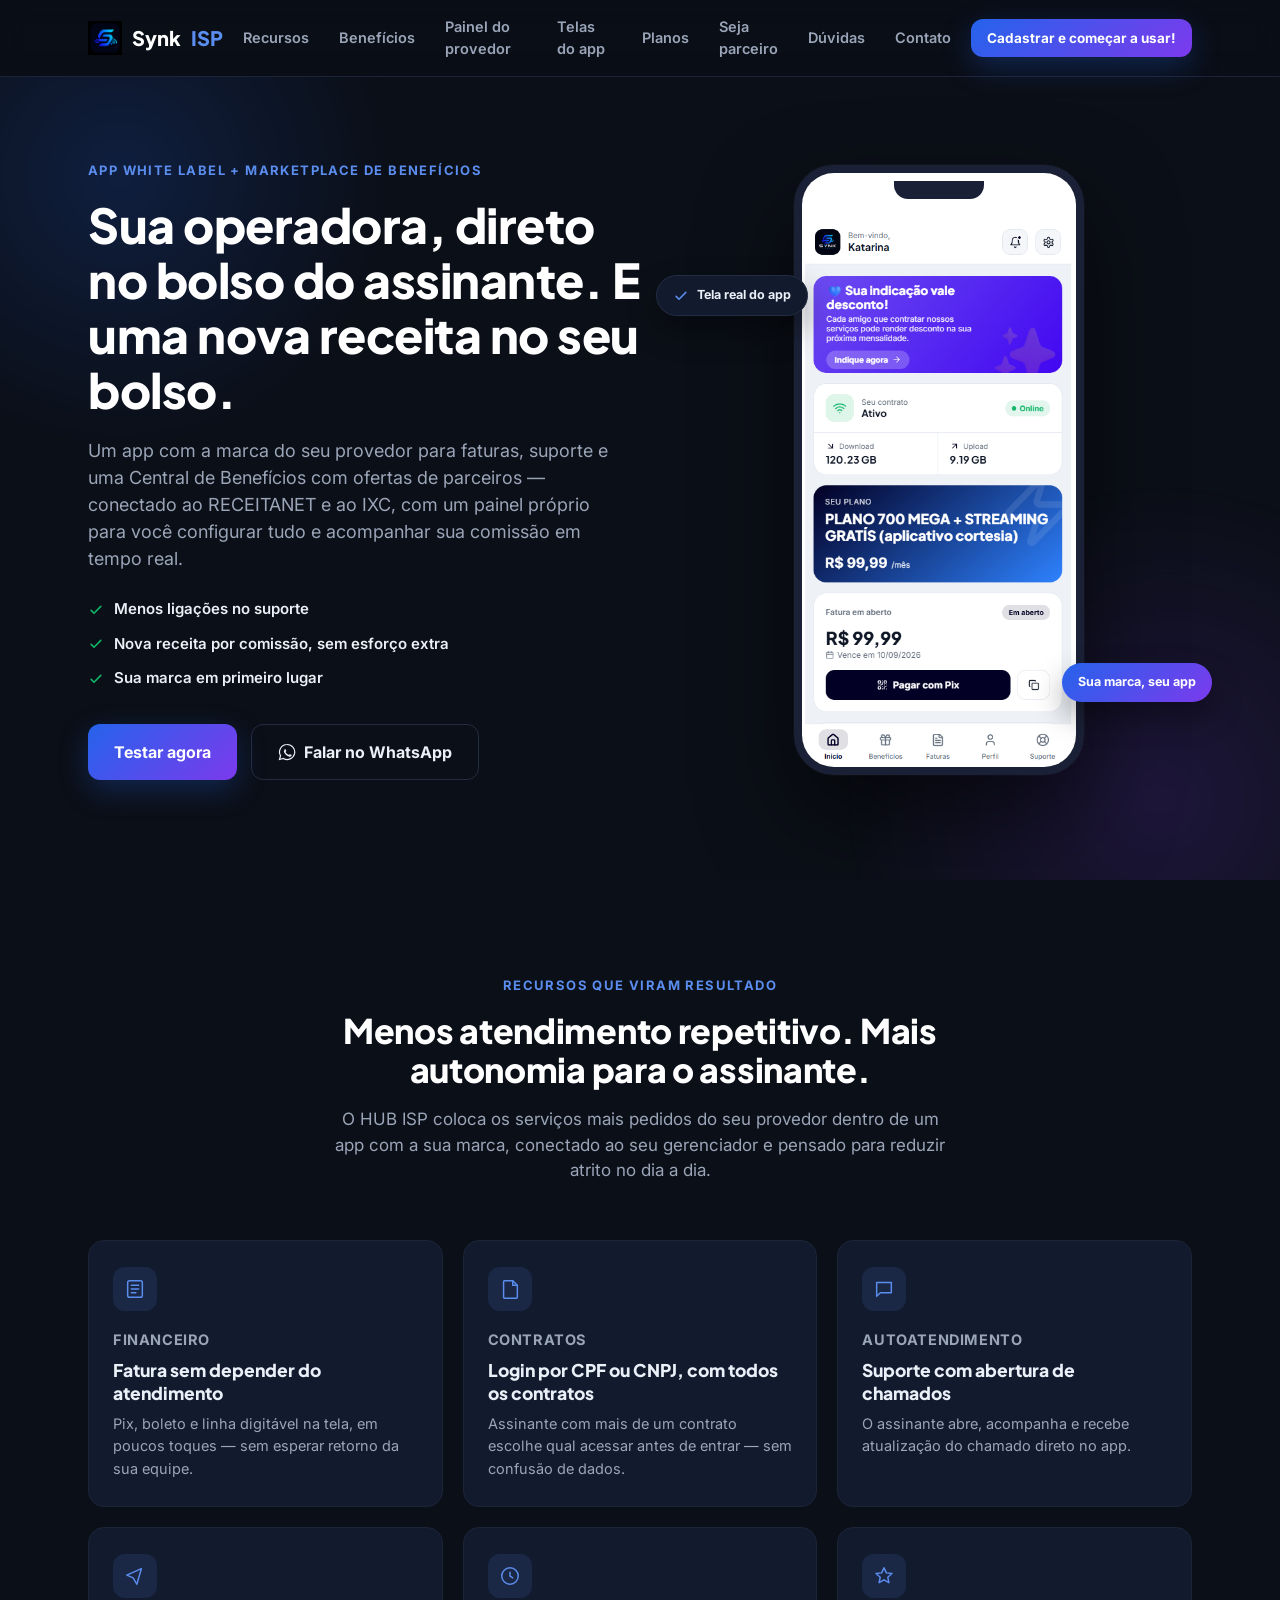
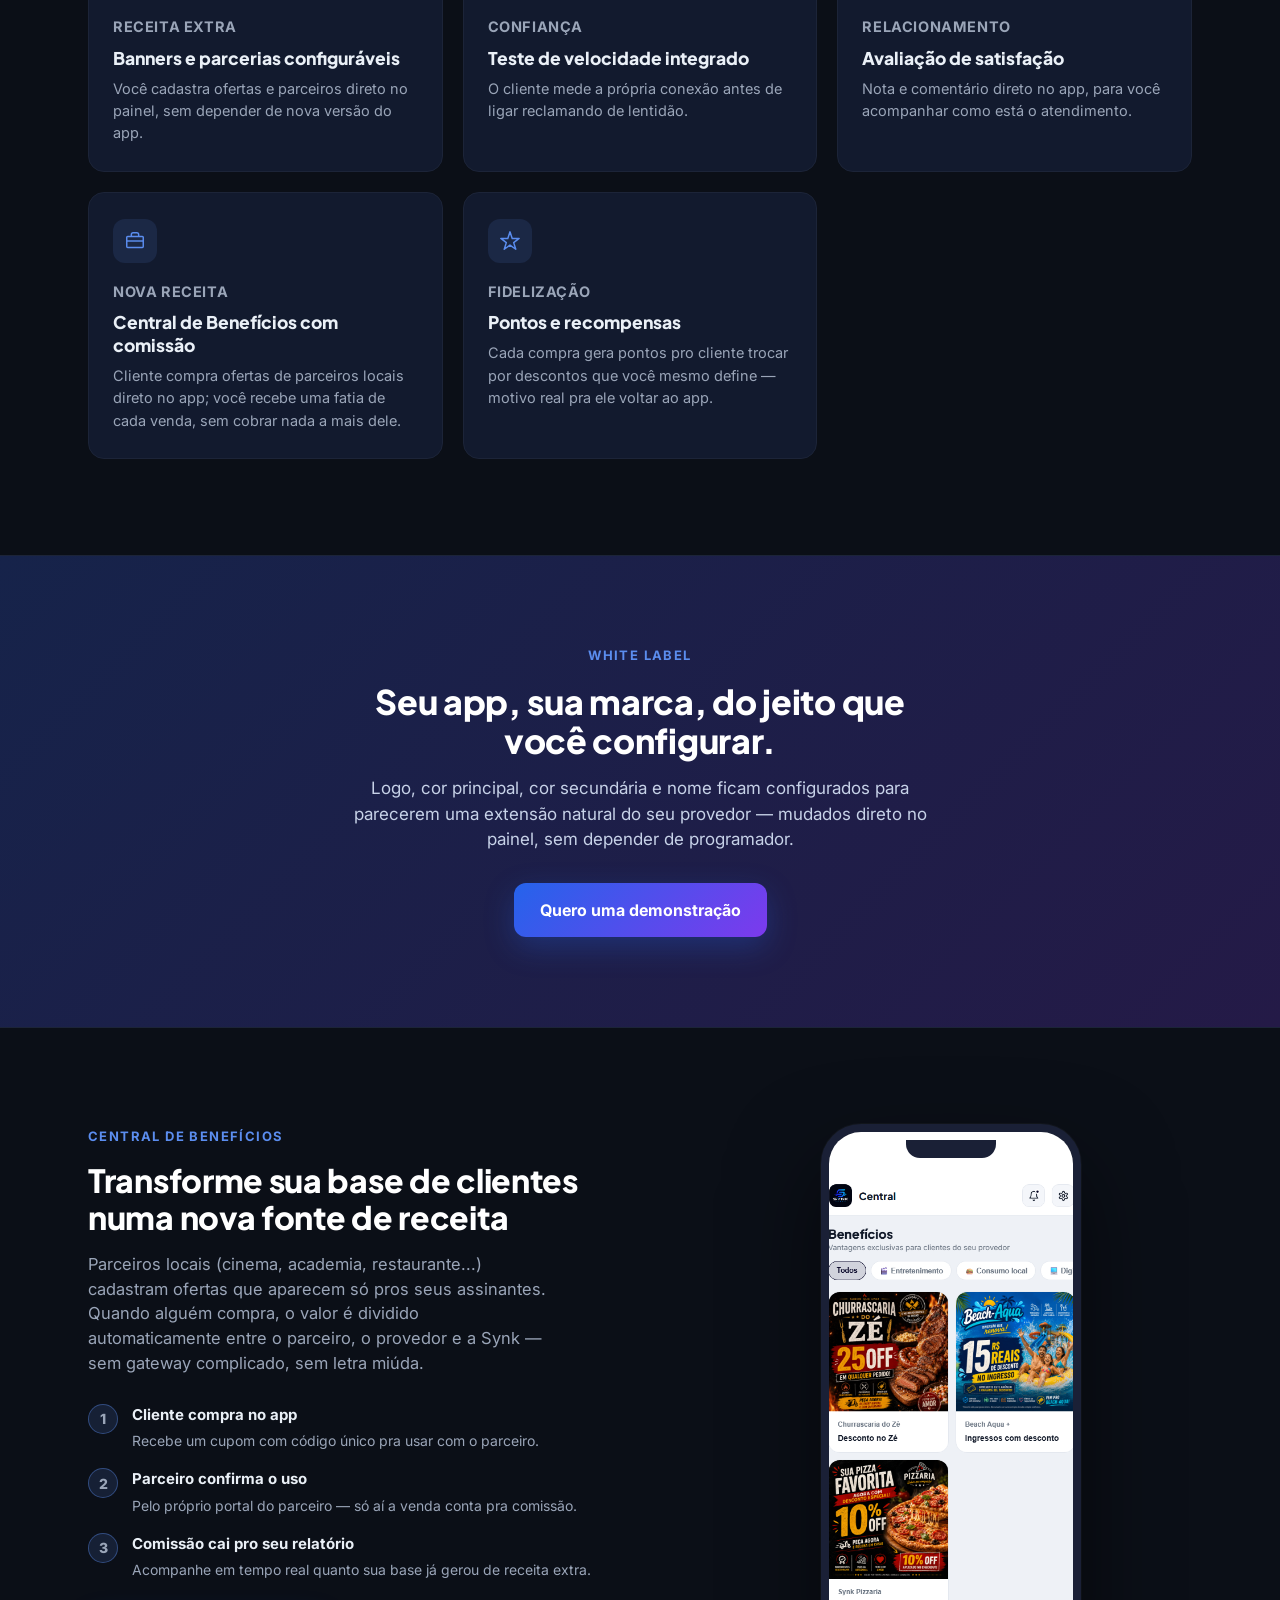
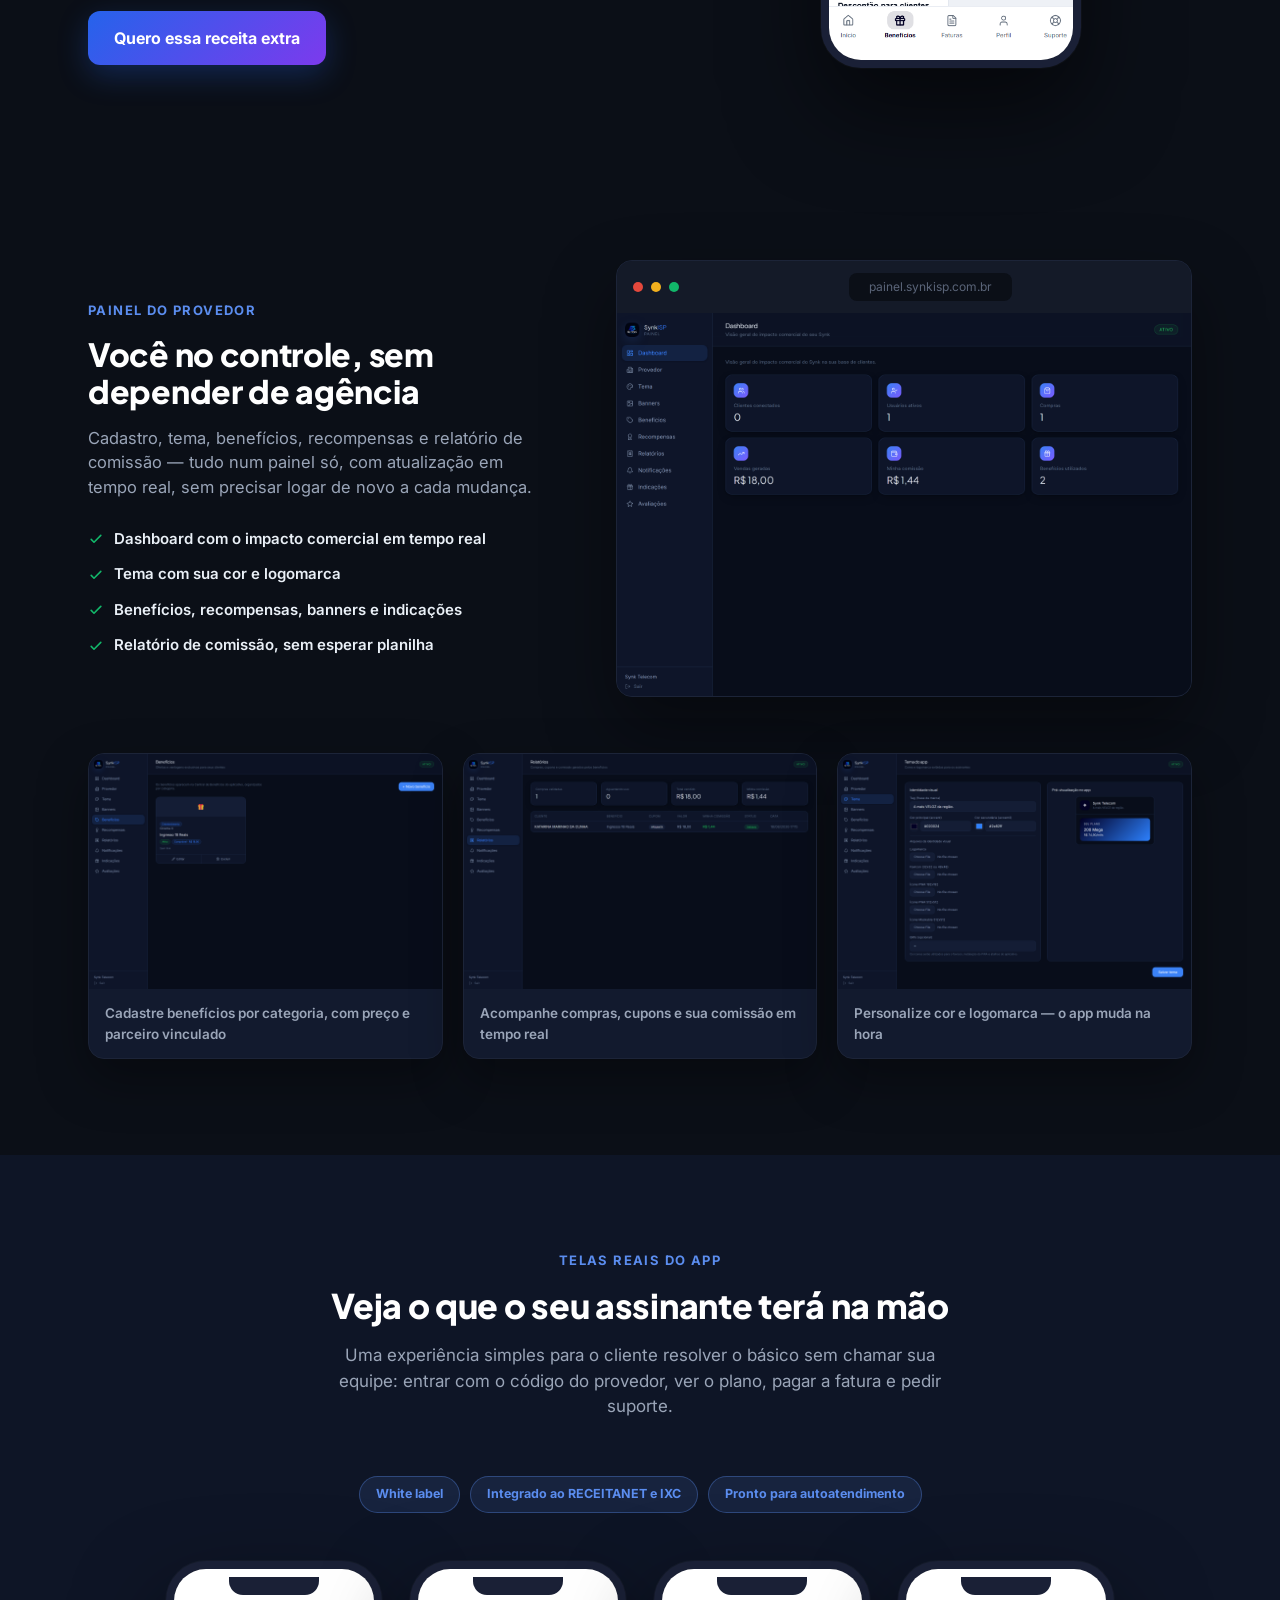
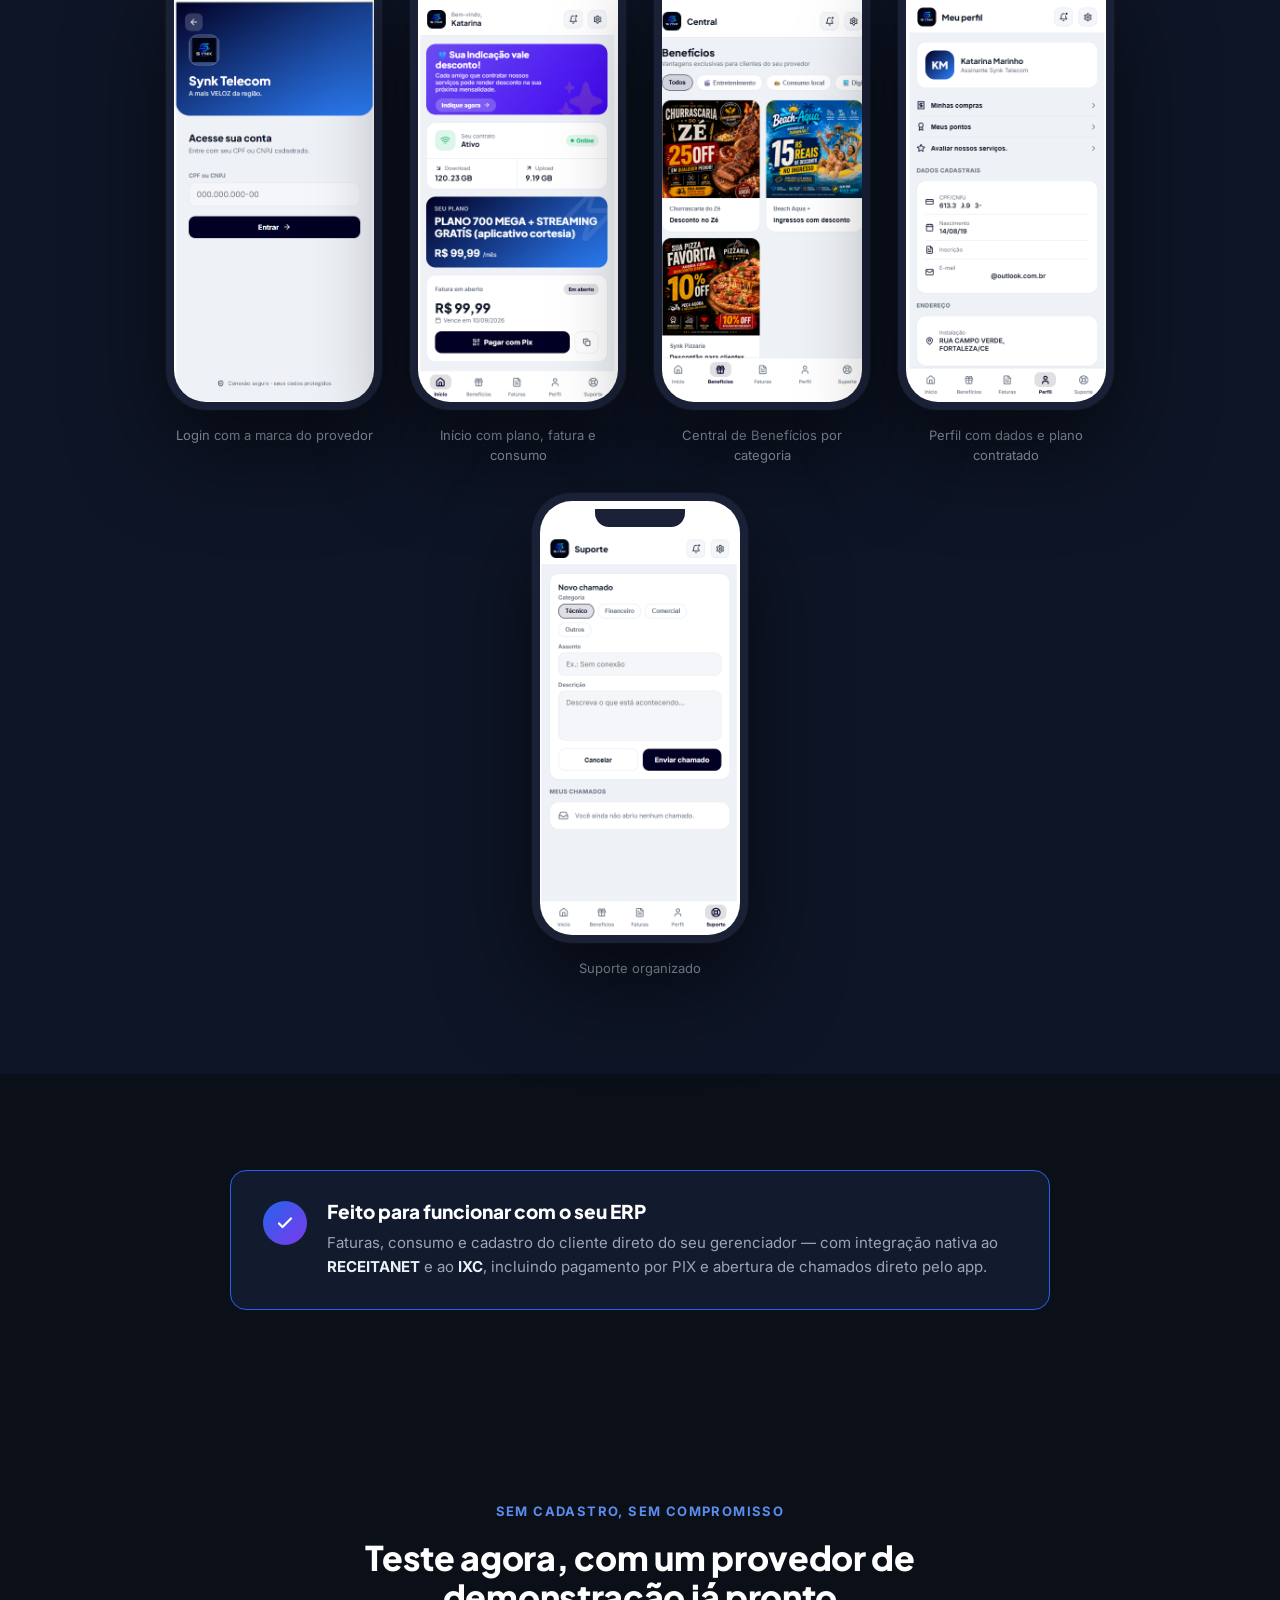
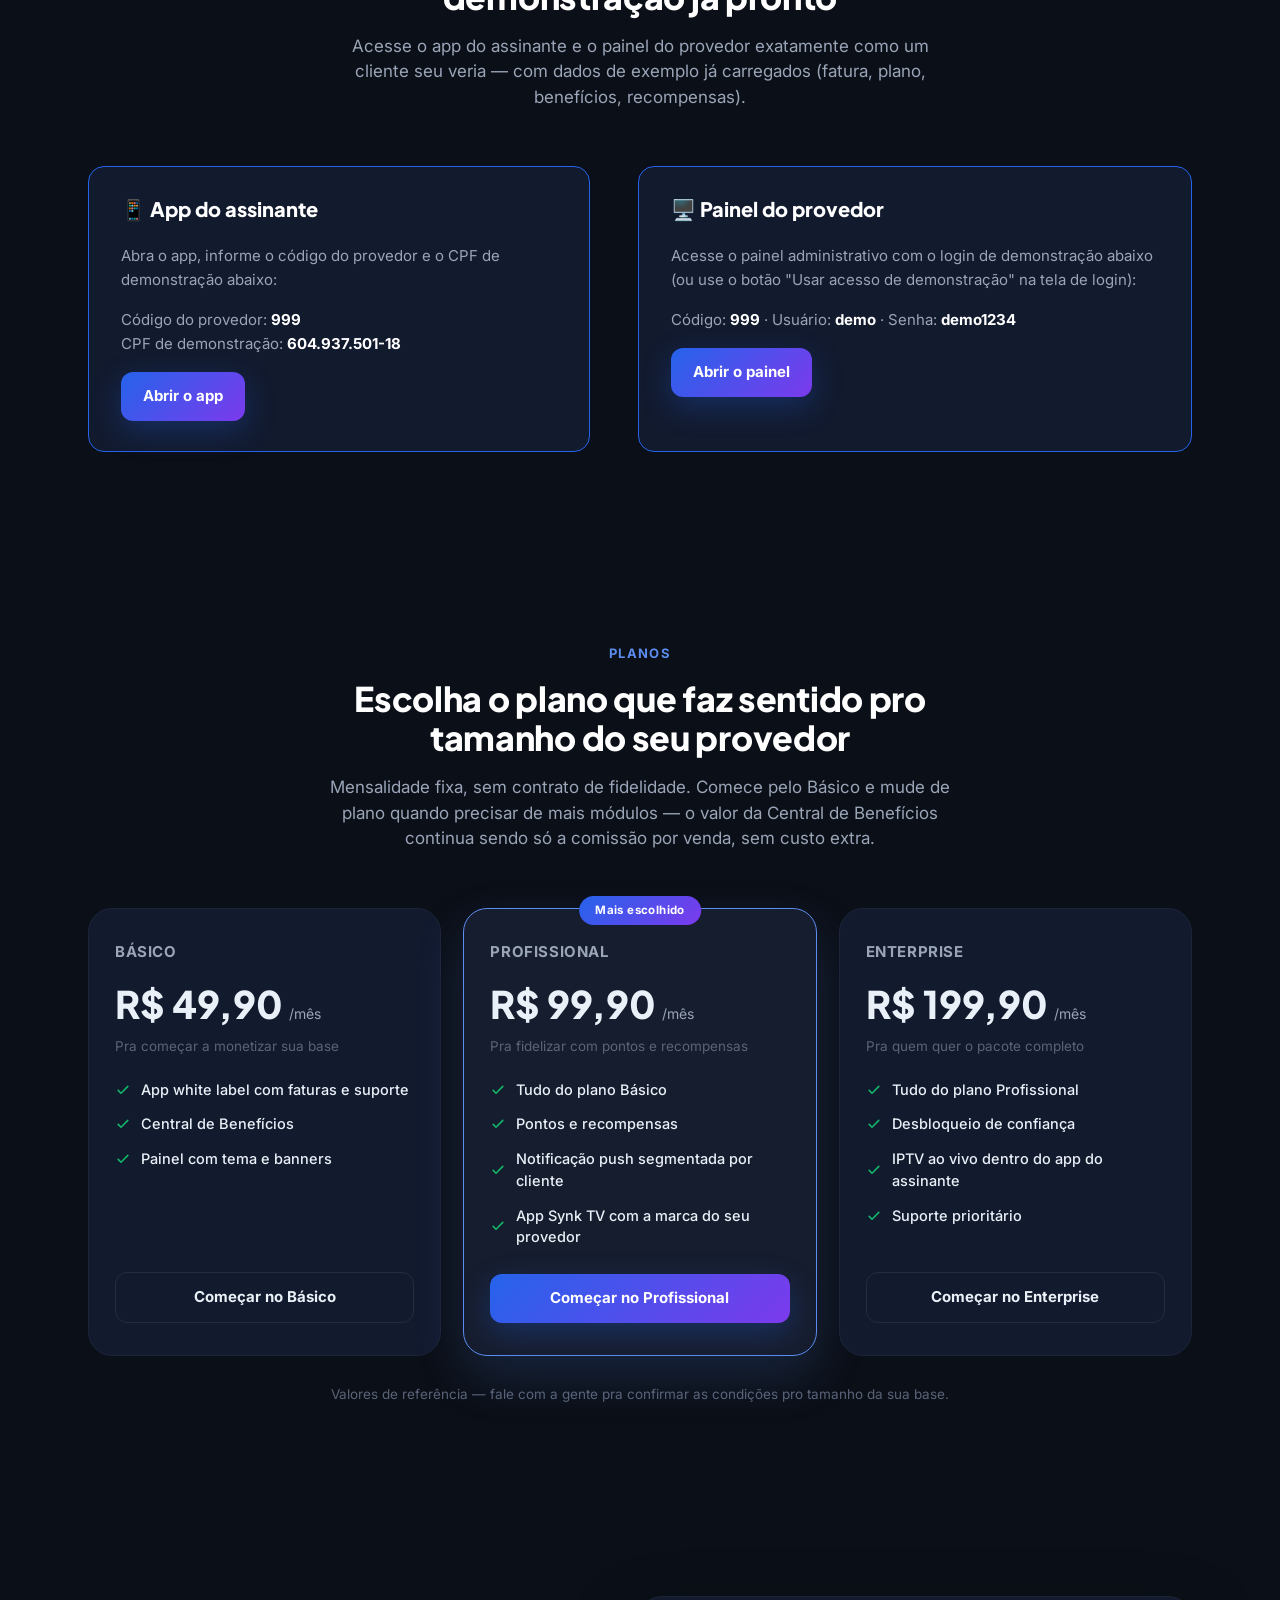
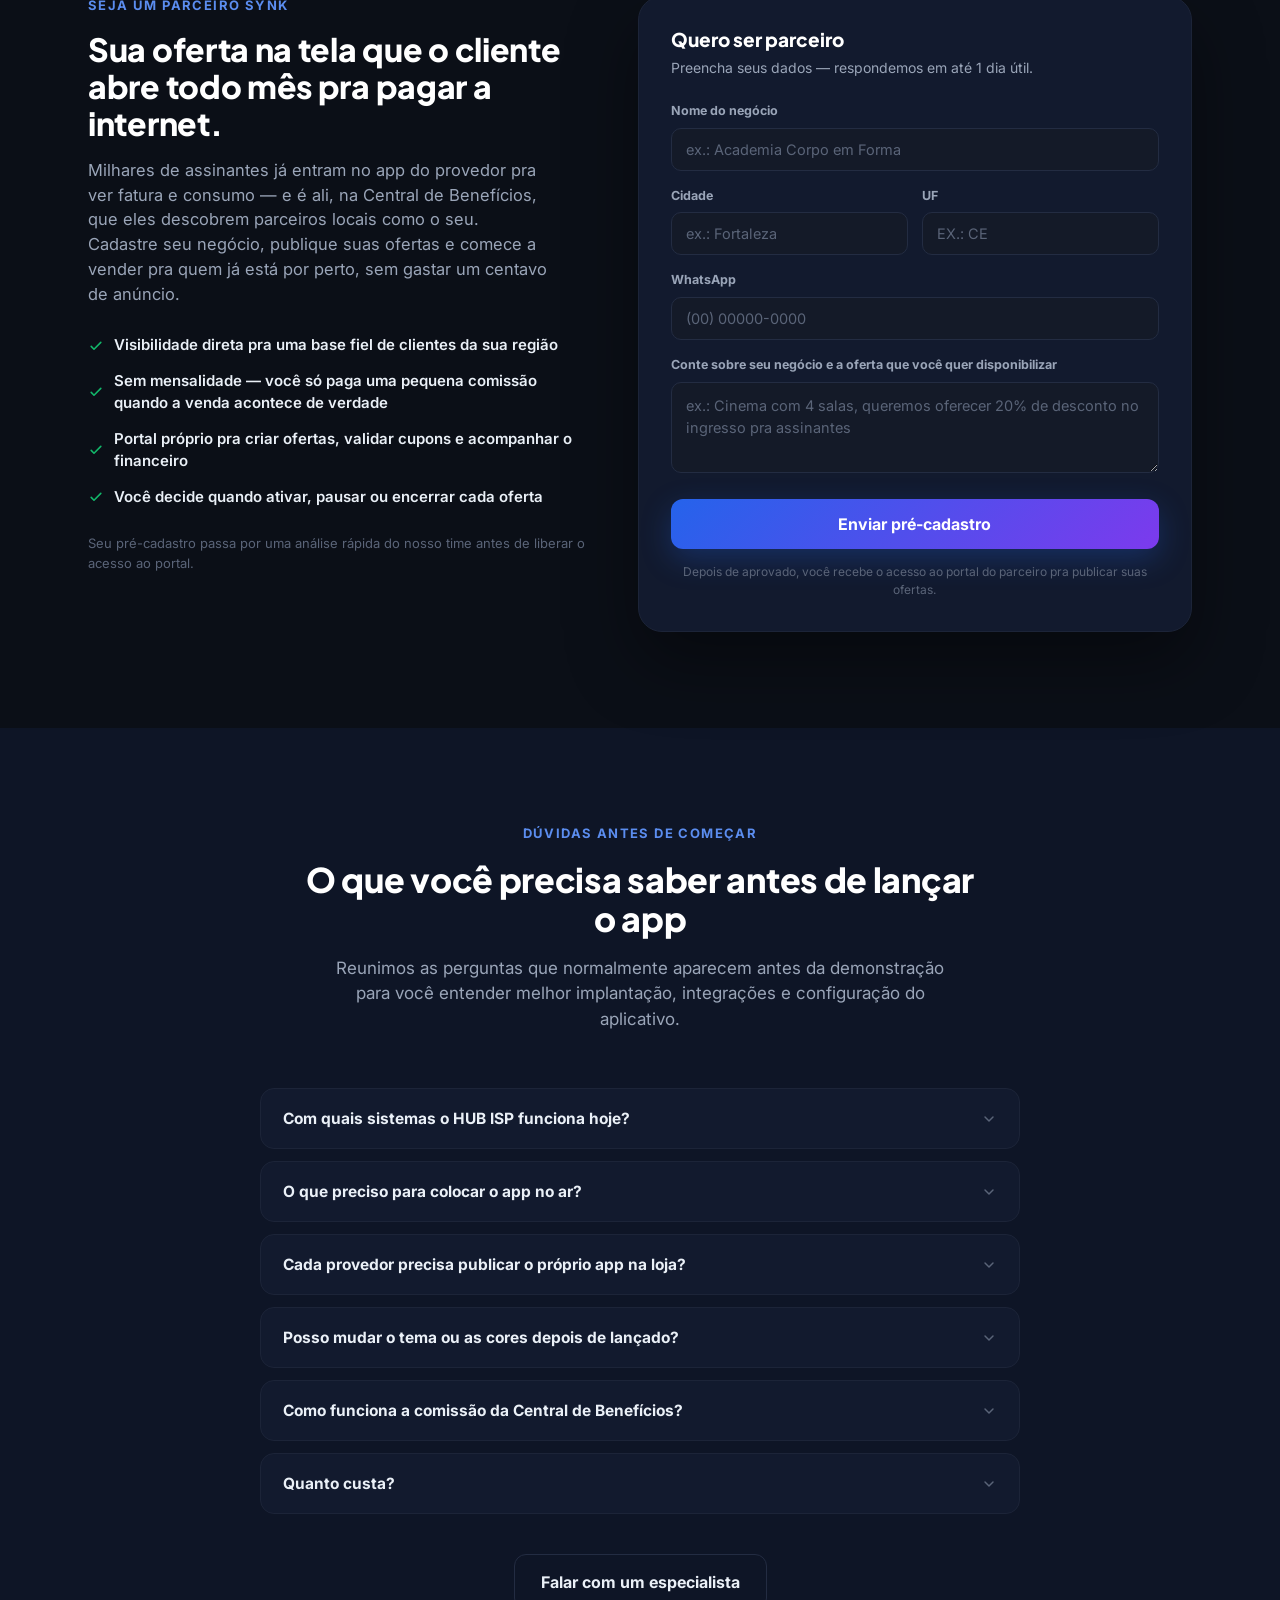
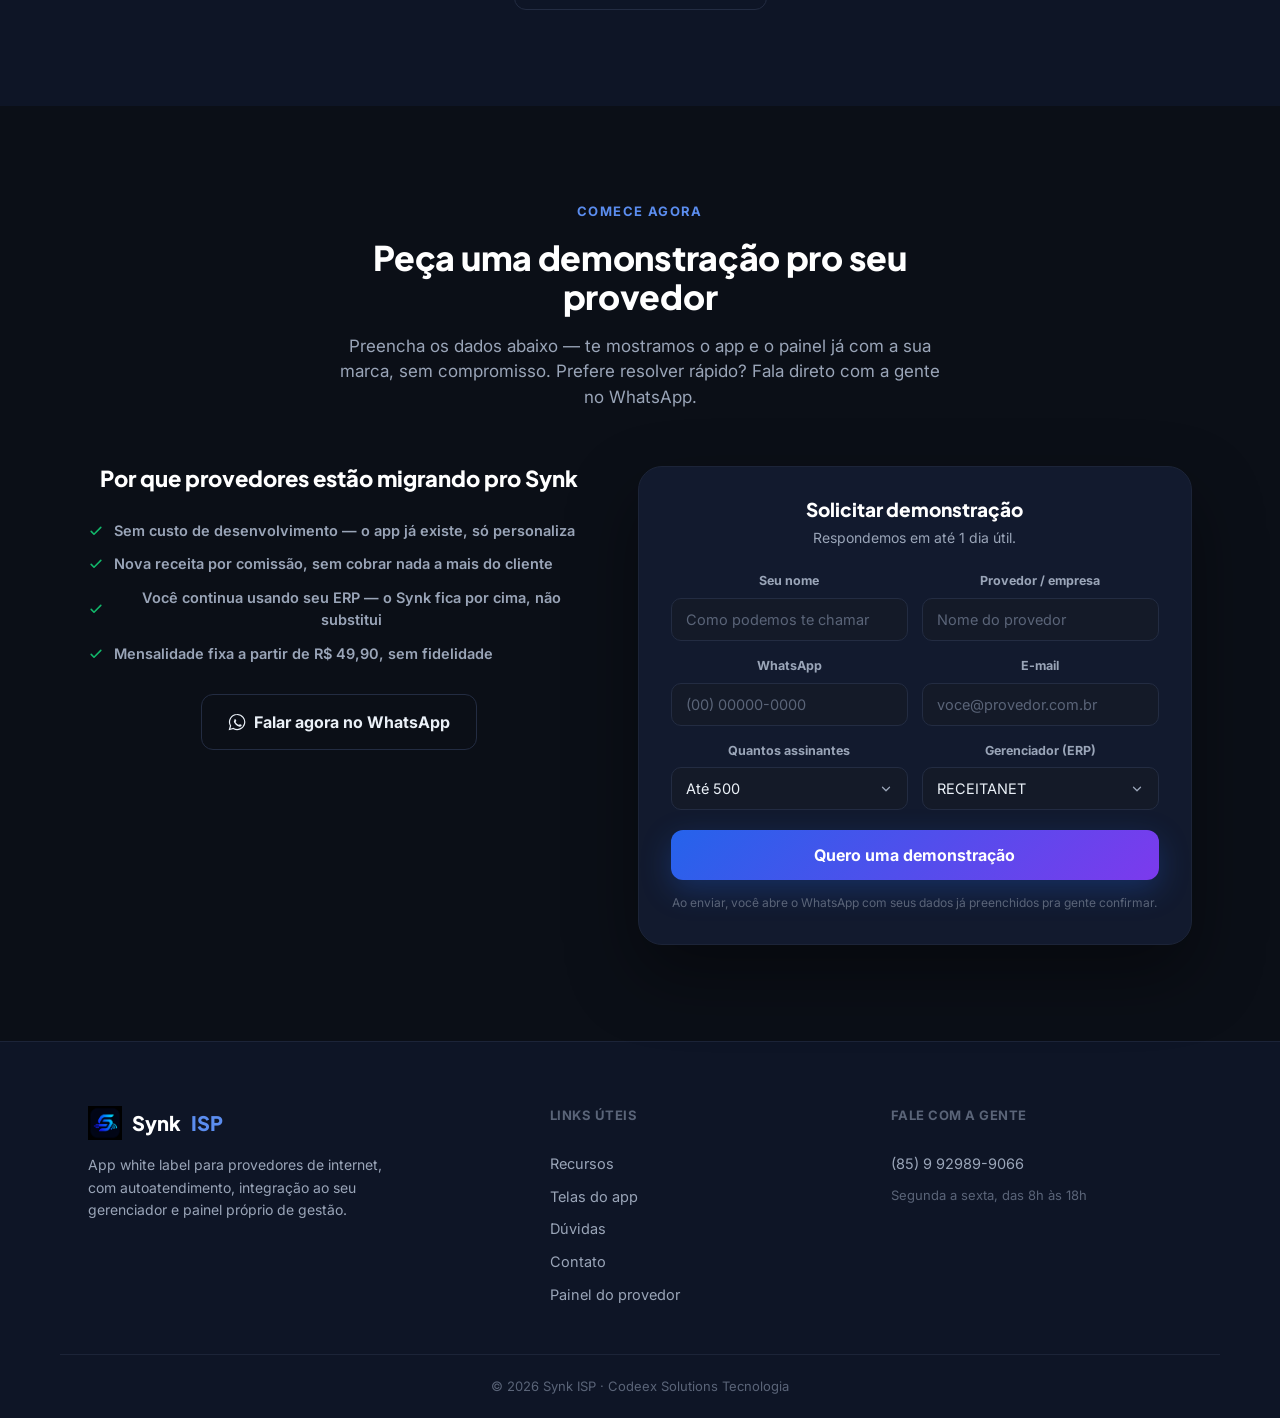
==== index.html @ d4997b76 "feat: inclui lp provedor" ====
<!doctype html>
<html lang="pt-BR">
<head>
<meta charset="UTF-8" />
<meta name="viewport" content="width=device-width, initial-scale=1.0" />
<title>Synk ISP — Plataforma para provedores de internet</title>
<link rel="icon" type="image/svg" href="favicon/favicon.png">
<meta name="description" content="App white label para provedores de internet: faturas, suporte, indicações e avaliações — integrado ao RECEITANET e ao IXC, com painel próprio para configurar tema, banners e parcerias." />
<link rel="preconnect" href="https://fonts.googleapis.com" />
<link rel="preconnect" href="https://fonts.gstatic.com" crossorigin />
<link href="https://fonts.googleapis.com/css2?family=Plus+Jakarta+Sans:wght@600;700;800&family=Inter:wght@400;500;600;700&display=swap" rel="stylesheet" />
<link rel="stylesheet" href="css/style.css" />
</head>
<body>

<a class="skip-link" href="#conteudo">Pular para o conteúdo</a>

<header class="nav" id="nav">
  <div class="wrap nav-inner">
    <a href="#topo" class="brand">
      <span class="brand-mark" aria-hidden="true">
       <!--  <svg viewBox="0 0 24 24" width="20" height="20"><path d="M12 3c4.97 0 9 4.03 9 9h-2a7 7 0 0 0-7-7V3Z" fill="currentColor"/><path d="M12 7.5c2.49 0 4.5 2.01 4.5 4.5h-2A2.5 2.5 0 0 0 12 9.5v-2Z" fill="currentColor"/><circle cx="12" cy="14.5" r="2.5" fill="currentColor"/></svg> -->
         <img src="./favicon/favicon.png" width="100%" >
      </span>
      Synk<span class="brand-accent">ISP</span>
    </a>

    <nav class="nav-links" id="navLinks">
      <a href="#recursos">Recursos</a>
      <a href="#beneficios">Benefícios</a>
      <a href="#painel">Painel do provedor</a>
      <a href="#telas">Telas do app</a>
      <a href="#planos">Planos</a>
      <a href="#parcerias">Seja parceiro</a>
      <a href="#duvidas">Dúvidas</a>
      <a href="#contato">Contato</a>
    </nav>

    <div class="nav-cta">
      <!-- <a class="btn btn-ghost btn-sm" href="https://painel.synkisp.com.br/" target="_blank" rel="noopener">Painel</a> -->
      <a class="btn btn-primary btn-sm" href="https://painel.synkisp.com.br/" target="_blank" rel="noopener">Cadastrar e começar a usar!</a>
    </div>

    <button class="nav-toggle" id="navToggle" aria-label="Abrir menu" aria-expanded="false">
      <span></span><span></span><span></span>
    </button>
  </div>
</header>

<main id="conteudo">

  <!-- ==================== HERO ==================== -->
  <section class="hero" id="topo">
    <div class="hero-bg" aria-hidden="true">
      <div class="glow glow-1"></div>
      <div class="glow glow-2"></div>
    </div>

    <div class="wrap hero-grid">
      <div class="hero-copy">
        <p class="eyebrow">App white label + marketplace de benefícios</p>
        <h1>Sua operadora, direto no bolso do assinante. E uma nova receita no seu bolso.</h1>
        <p class="hero-lead">
          Um app com a marca do seu provedor para faturas, suporte e uma Central de Benefícios
          com ofertas de parceiros — conectado ao RECEITANET e ao IXC, com um painel próprio para você
          configurar tudo e acompanhar sua comissão em tempo real.
        </p>

        <ul class="hero-bullets">
          <li><svg viewBox="0 0 20 20" width="16" height="16"><path d="M4 10.5l3.5 3.5L16 5.5" fill="none" stroke="currentColor" stroke-width="2" stroke-linecap="round" stroke-linejoin="round"/></svg> Menos ligações no suporte</li>
          <li><svg viewBox="0 0 20 20" width="16" height="16"><path d="M4 10.5l3.5 3.5L16 5.5" fill="none" stroke="currentColor" stroke-width="2" stroke-linecap="round" stroke-linejoin="round"/></svg> Nova receita por comissão, sem esforço extra</li>
          <li><svg viewBox="0 0 20 20" width="16" height="16"><path d="M4 10.5l3.5 3.5L16 5.5" fill="none" stroke="currentColor" stroke-width="2" stroke-linecap="round" stroke-linejoin="round"/></svg> Sua marca em primeiro lugar</li>
        </ul>

        <div class="hero-actions">
          <a class="btn btn-primary btn-lg" href="#teste">Testar agora</a>
          <a class="btn btn-outline btn-lg" href="https://wa.me/5585992989066?text=Ol%C3%A1%2C%20quero%20conhecer%20o%20HUB%20ISP" target="_blank" rel="noopener">
            <svg viewBox="0 0 24 24" width="18" height="18" aria-hidden="true"><path d="M12 2a10 10 0 0 0-8.6 15L2 22l5.2-1.4A10 10 0 1 0 12 2Z" fill="none" stroke="currentColor" stroke-width="1.6"/><path d="M8.5 8.7c.2-.5.4-.5.7-.5h.5c.2 0 .4 0 .6.4.2.5.7 1.6.7 1.7.1.1.1.3 0 .4-.1.2-.2.3-.3.4l-.4.5c-.1.1-.3.3-.1.6.2.4.8 1.3 1.7 2.1 1.2 1 2.1 1.3 2.5 1.5.3.1.4.1.6-.1l.6-.7c.2-.2.4-.2.6-.1l1.5.7c.2.1.4.2.4.4.1.5-.1 1.3-.5 1.6-.5.5-1.4.8-2.3.6-1.8-.4-3.5-1.3-4.9-2.7-1.2-1.1-2-2.4-2.4-3.2-.4-.9-.2-1.8.3-2.4l.2-.2Z" fill="currentColor"/></svg>
            Falar no WhatsApp
          </a>
        </div>
      </div>

      <div class="hero-visual">
        <div class="signal" aria-hidden="true">
          <span class="ring r1"></span>
          <span class="ring r2"></span>
          <span class="ring r3"></span>
        </div>

        <div class="phone-mock phone-hero" aria-hidden="true">
          <div class="phone-notch"></div>
          <img class="phone-shot" src="img/app-dashboard.png" alt="" loading="eager" />
        </div>

        <div class="floating-badge badge-1">
          <svg viewBox="0 0 20 20" width="16" height="16"><path d="M4 10.5l3.5 3.5L16 5.5" fill="none" stroke="#5B8DEF" stroke-width="2" stroke-linecap="round" stroke-linejoin="round"/></svg>
          Tela real do app
        </div>
        <div class="floating-badge badge-2">Sua marca, seu app</div>
      </div>
    </div>
  </section>

  <!-- ==================== RECURSOS ==================== -->
  <section class="section" id="recursos">
    <div class="wrap">
      <p class="eyebrow eyebrow-center">Recursos que viram resultado</p>
      <h2 class="section-title">Menos atendimento repetitivo. Mais autonomia para o assinante.</h2>
      <p class="section-lead">
        O HUB ISP coloca os serviços mais pedidos do seu provedor dentro de um app com a sua marca,
        conectado ao seu gerenciador e pensado para reduzir atrito no dia a dia.
      </p>

      <div class="feat-grid">
        <article class="feat-card">
          <span class="feat-icon"><svg viewBox="0 0 24 24" width="22" height="22"><rect x="4" y="3" width="16" height="18" rx="2" fill="none" stroke="currentColor" stroke-width="1.6"/><path d="M8 8h8M8 12h8M8 16h5" stroke="currentColor" stroke-width="1.6" stroke-linecap="round"/></svg></span>
          <p class="feat-cat">Financeiro</p>
          <h3>Fatura sem depender do atendimento</h3>
          <p>Pix, boleto e linha digitável na tela, em poucos toques — sem esperar retorno da sua equipe.</p>
        </article>

        <article class="feat-card">
          <span class="feat-icon"><svg viewBox="0 0 24 24" width="22" height="22"><path d="M6 3h9l5 5v13a1 1 0 0 1-1 1H6a1 1 0 0 1-1-1V4a1 1 0 0 1 1-1Z" fill="none" stroke="currentColor" stroke-width="1.6"/><path d="M15 3v5h5" fill="none" stroke="currentColor" stroke-width="1.6"/></svg></span>
          <p class="feat-cat">Contratos</p>
          <h3>Login por CPF ou CNPJ, com todos os contratos</h3>
          <p>Assinante com mais de um contrato escolhe qual acessar antes de entrar — sem confusão de dados.</p>
        </article>

        <article class="feat-card">
          <span class="feat-icon"><svg viewBox="0 0 24 24" width="22" height="22"><path d="M4 5h16v11H8l-4 4V5Z" fill="none" stroke="currentColor" stroke-width="1.6" stroke-linejoin="round"/></svg></span>
          <p class="feat-cat">Autoatendimento</p>
          <h3>Suporte com abertura de chamados</h3>
          <p>O assinante abre, acompanha e recebe atualização do chamado direto no app.</p>
        </article>

        <article class="feat-card">
          <span class="feat-icon"><svg viewBox="0 0 24 24" width="22" height="22"><path d="M3 11l16-7-5 17-4-7-7-3Z" fill="none" stroke="currentColor" stroke-width="1.6" stroke-linejoin="round"/></svg></span>
          <p class="feat-cat">Receita extra</p>
          <h3>Banners e parcerias configuráveis</h3>
          <p>Você cadastra ofertas e parceiros direto no painel, sem depender de nova versão do app.</p>
        </article>

        <article class="feat-card">
          <span class="feat-icon"><svg viewBox="0 0 24 24" width="22" height="22"><path d="M12 21a9 9 0 1 1 0-18 9 9 0 0 1 0 18Z" fill="none" stroke="currentColor" stroke-width="1.6"/><path d="M12 8v4l3 2" fill="none" stroke="currentColor" stroke-width="1.6" stroke-linecap="round"/></svg></span>
          <p class="feat-cat">Confiança</p>
          <h3>Teste de velocidade integrado</h3>
          <p>O cliente mede a própria conexão antes de ligar reclamando de lentidão.</p>
        </article>

        <article class="feat-card">
          <span class="feat-icon"><svg viewBox="0 0 24 24" width="22" height="22"><path d="M12 3l2.6 5.6 6.1.6-4.6 4.1 1.3 6-5.4-3.1-5.4 3.1 1.3-6L3.3 9.2l6.1-.6L12 3Z" fill="none" stroke="currentColor" stroke-width="1.6" stroke-linejoin="round"/></svg></span>
          <p class="feat-cat">Relacionamento</p>
          <h3>Avaliação de satisfação</h3>
          <p>Nota e comentário direto no app, para você acompanhar como está o atendimento.</p>
        </article>

        <article class="feat-card">
          <span class="feat-icon"><svg viewBox="0 0 24 24" width="22" height="22"><path d="M20 7H4a1 1 0 0 0-1 1v10a1 1 0 0 0 1 1h16a1 1 0 0 0 1-1V8a1 1 0 0 0-1-1Z" fill="none" stroke="currentColor" stroke-width="1.6"/><path d="M16 7V5a2 2 0 0 0-2-2h-4a2 2 0 0 0-2 2v2" fill="none" stroke="currentColor" stroke-width="1.6"/><path d="M3 12h18" stroke="currentColor" stroke-width="1.6"/></svg></span>
          <p class="feat-cat">Nova receita</p>
          <h3>Central de Benefícios com comissão</h3>
          <p>Cliente compra ofertas de parceiros locais direto no app; você recebe uma fatia de cada venda, sem cobrar nada a mais dele.</p>
        </article>

        <article class="feat-card">
          <span class="feat-icon"><svg viewBox="0 0 24 24" width="22" height="22"><path d="M12 2l2.4 7.2H22l-6 4.6 2.3 7.2-6.3-4.6-6.3 4.6 2.3-7.2-6-4.6h7.6L12 2Z" fill="none" stroke="currentColor" stroke-width="1.6" stroke-linejoin="round"/></svg></span>
          <p class="feat-cat">Fidelização</p>
          <h3>Pontos e recompensas</h3>
          <p>Cada compra gera pontos pro cliente trocar por descontos que você mesmo define — motivo real pra ele voltar ao app.</p>
        </article>
      </div>
    </div>
  </section>

  <!-- ==================== WHITE LABEL SPOTLIGHT ==================== -->
  <section class="spotlight">
    <div class="wrap spotlight-inner">
      <p class="eyebrow">White label</p>
      <h2>Seu app, sua marca, do jeito que você configurar.</h2>
      <p class="spotlight-lead">
        Logo, cor principal, cor secundária e nome ficam configurados para parecerem uma
        extensão natural do seu provedor — mudados direto no painel, sem depender de programador.
      </p>
      <a class="btn btn-primary btn-lg" href="https://wa.me/5585992989066" target="_blank" rel="noopener">Quero uma demonstração</a>
    </div>
  </section>

  <!-- ==================== CENTRAL DE BENEFÍCIOS (nova receita) ==================== -->
  <section class="section" id="beneficios">
    <div class="wrap beneficios-grid">
      <div class="beneficios-copy">
        <p class="eyebrow">Central de Benefícios</p>
        <h2 class="section-title-left">Transforme sua base de clientes numa nova fonte de receita</h2>
        <p class="section-lead-left">
          Parceiros locais (cinema, academia, restaurante...) cadastram ofertas que aparecem só
          pros seus assinantes. Quando alguém compra, o valor é dividido automaticamente entre o
          parceiro, o provedor e a Synk — sem gateway complicado, sem letra miúda.
        </p>

        <ul class="revenue-list">
          <li>
            <span class="revenue-num">1</span>
            <div><strong>Cliente compra no app</strong><span>Recebe um cupom com código único pra usar com o parceiro.</span></div>
          </li>
          <li>
            <span class="revenue-num">2</span>
            <div><strong>Parceiro confirma o uso</strong><span>Pelo próprio portal do parceiro — só aí a venda conta pra comissão.</span></div>
          </li>
          <li>
            <span class="revenue-num">3</span>
            <div><strong>Comissão cai pro seu relatório</strong><span>Acompanhe em tempo real quanto sua base já gerou de receita extra.</span></div>
          </li>
        </ul>

        <a class="btn btn-primary btn-lg" href="#contato">Quero essa receita extra</a>
      </div>

      <div class="beneficios-visual">
        <div class="phone-mock" aria-hidden="true">
          <div class="phone-notch"></div>
          <img class="phone-shot" src="img/app-beneficios.png" alt="" loading="lazy" />
        </div>
      </div>
    </div>
  </section>

  <!-- ==================== PAINEL DO PROVEDOR ==================== -->
  <section class="section" id="painel">
    <div class="wrap painel-grid">
      <div class="painel-copy">
        <p class="eyebrow">Painel do provedor</p>
        <h2 class="section-title-left">Você no controle, sem depender de agência</h2>
        <p class="section-lead-left">
          Cadastro, tema, benefícios, recompensas e relatório de comissão — tudo num painel só,
          com atualização em tempo real, sem precisar logar de novo a cada mudança.
        </p>
        <ul class="check-list">
          <li><svg viewBox="0 0 20 20" width="16" height="16"><path d="M4 10.5l3.5 3.5L16 5.5" fill="none" stroke="currentColor" stroke-width="2" stroke-linecap="round" stroke-linejoin="round"/></svg> Dashboard com o impacto comercial em tempo real</li>
          <li><svg viewBox="0 0 20 20" width="16" height="16"><path d="M4 10.5l3.5 3.5L16 5.5" fill="none" stroke="currentColor" stroke-width="2" stroke-linecap="round" stroke-linejoin="round"/></svg> Tema com sua cor e logomarca</li>
          <li><svg viewBox="0 0 20 20" width="16" height="16"><path d="M4 10.5l3.5 3.5L16 5.5" fill="none" stroke="currentColor" stroke-width="2" stroke-linecap="round" stroke-linejoin="round"/></svg> Benefícios, recompensas, banners e indicações</li>
          <li><svg viewBox="0 0 20 20" width="16" height="16"><path d="M4 10.5l3.5 3.5L16 5.5" fill="none" stroke="currentColor" stroke-width="2" stroke-linecap="round" stroke-linejoin="round"/></svg> Relatório de comissão, sem esperar planilha</li>
        </ul>
      </div>

      <div class="browser-mock" aria-hidden="true">
        <div class="browser-bar">
          <span class="dot-r"></span><span class="dot-y"></span><span class="dot-g"></span>
          <span class="browser-url">painel.synkisp.com.br</span>
        </div>
        <img class="browser-shot" src="img/painel-dashboard.png" alt="" loading="lazy" />
      </div>
    </div>

    <div class="wrap">
      <div class="painel-gallery">
        <div class="painel-gallery-item">
          <img src="img/painel-beneficios.png" alt="Aba de Benefícios no painel do provedor" loading="lazy" />
          <p class="painel-gallery-cap">Cadastre benefícios por categoria, com preço e parceiro vinculado</p>
        </div>
        <div class="painel-gallery-item">
          <img src="img/painel-relatorios.png" alt="Aba de Relatórios no painel do provedor" loading="lazy" />
          <p class="painel-gallery-cap">Acompanhe compras, cupons e sua comissão em tempo real</p>
        </div>
        <div class="painel-gallery-item">
          <img src="img/painel-tema.png" alt="Aba de Tema no painel do provedor" loading="lazy" />
          <p class="painel-gallery-cap">Personalize cor e logomarca — o app muda na hora</p>
        </div>
      </div>
    </div>
  </section>

  <!-- ==================== TELAS DO APP ==================== -->
  <section class="section section-dark" id="telas">
    <div class="wrap">
      <p class="eyebrow eyebrow-center">Telas reais do app</p>
      <h2 class="section-title">Veja o que o seu assinante terá na mão</h2>
      <p class="section-lead">
        Uma experiência simples para o cliente resolver o básico sem chamar sua equipe:
        entrar com o código do provedor, ver o plano, pagar a fatura e pedir suporte.
      </p>

      <div class="tag-row">
        <span class="tag-chip">White label</span>
        <span class="tag-chip">Integrado ao RECEITANET e IXC</span>
        <span class="tag-chip">Pronto para autoatendimento</span>
      </div>

      <div class="screens-row">
        <div class="phone-item">
          <div class="phone-mock phone-sm">
            <div class="phone-notch"></div>
            <img class="phone-shot" src="img/app-login.png" alt="" loading="lazy" />
          </div>
          <p class="screen-label">Login com a marca do provedor</p>
        </div>

        <div class="phone-item">
          <div class="phone-mock phone-sm">
            <div class="phone-notch"></div>
            <img class="phone-shot" src="img/app-dashboard.png" alt="" loading="lazy" />
          </div>
          <p class="screen-label">Início com plano, fatura e consumo</p>
        </div>

        <div class="phone-item">
          <div class="phone-mock phone-sm">
            <div class="phone-notch"></div>
            <img class="phone-shot" src="img/app-beneficios.png" alt="" loading="lazy" />
          </div>
          <p class="screen-label">Central de Benefícios por categoria</p>
        </div>

        <div class="phone-item">
          <div class="phone-mock phone-sm">
            <div class="phone-notch"></div>
            <img class="phone-shot" src="img/app-perfil.png" alt="" loading="lazy" />
          </div>
          <p class="screen-label">Perfil com dados e plano contratado</p>
        </div>
        
        <div class="phone-item">
            <div class="phone-mock phone-sm">
              <div class="phone-notch"></div>
              <img class="phone-shot" src="img/app-suporte.png" alt="" loading="lazy" />
            </div>
            <p class="screen-label">Suporte organizado</p>
          </div>
        </div>

      </div>
      </div>
    </div>
    
  </section>

  <!-- ==================== INTEGRAÇÃO ==================== -->
  <section class="section">
    <div class="wrap">
      <div class="integration-box">
        <div class="integration-icon">
          <svg viewBox="0 0 20 20" width="20" height="20"><path d="M4 10.5l3.5 3.5L16 5.5" fill="none" stroke="#fff" stroke-width="2.2" stroke-linecap="round" stroke-linejoin="round"/></svg>
        </div>
        <div>
          <h3>Feito para funcionar com o seu ERP</h3>
          <p>Faturas, consumo e cadastro do cliente direto do seu gerenciador — com integração nativa ao <strong>RECEITANET</strong> e ao <strong>IXC</strong>, incluindo pagamento por PIX e abertura de chamados direto pelo app.</p>
        </div>
      </div>
    </div>
  </section>

  <!-- ==================== TESTAR AGORA (ambiente de demonstração) ==================== -->
  <section class="section" id="teste">
    <div class="wrap">
      <p class="eyebrow eyebrow-center">Sem cadastro, sem compromisso</p>
      <h2 class="section-title">Teste agora, com um provedor de demonstração já pronto</h2>
      <p class="section-lead">
        Acesse o app do assinante e o painel do provedor exatamente como um cliente seu veria —
        com dados de exemplo já carregados (fatura, plano, benefícios, recompensas).
      </p>

      <div class="lead-wrap" style="align-items:stretch;">
        <div class="integration-box" style="flex-direction:column; align-items:flex-start; gap:16px;">
          <h3 style="font-size:20px;color:#fff;">📱 App do assinante</h3>
          <p style="margin:0;">Abra o app, informe o código do provedor e o CPF de demonstração abaixo:</p>
          <p style="margin:0;">
            Código do provedor: <strong style="color:#fff;">999</strong><br>
            CPF de demonstração: <strong style="color:#fff;">604.937.501-18</strong>
          </p>
          <a class="btn btn-primary" href="https://app.synkisp.com.br/" target="_blank" rel="noopener">Abrir o app</a>
        </div>

        <div class="integration-box" style="flex-direction:column; align-items:flex-start; gap:16px;">
          <h3 style="font-size:20px;color:#fff;">🖥️ Painel do provedor</h3>
          <p style="margin:0;">Acesse o painel administrativo com o login de demonstração abaixo (ou use o botão "Usar acesso de demonstração" na tela de login):</p>
          <p style="margin:0;">
            Código: <strong style="color:#fff;">999</strong> ·
            Usuário: <strong style="color:#fff;">demo</strong> ·
            Senha: <strong style="color:#fff;">demo1234</strong>
          </p>
          <a class="btn btn-primary" href="https://painel.synkisp.com.br/" target="_blank" rel="noopener">Abrir o painel</a>
        </div>
      </div>
    </div>
  </section>

  <!-- ==================== PLANOS ==================== -->
  <section class="section" id="planos">
    <div class="wrap">
      <p class="eyebrow eyebrow-center">Planos</p>
      <h2 class="section-title">Escolha o plano que faz sentido pro tamanho do seu provedor</h2>
      <p class="section-lead">
        Mensalidade fixa, sem contrato de fidelidade. Comece pelo Básico e mude de plano quando
        precisar de mais módulos — o valor da Central de Benefícios continua sendo só a comissão
        por venda, sem custo extra.
      </p>

      <div class="pricing-grid">
        <article class="pricing-card">
          <p class="pricing-name">Básico</p>
          <div class="pricing-price"><strong>R$ 49,90</strong><span>/mês</span></div>
          <p class="pricing-sub">Pra começar a monetizar sua base</p>
          <ul class="check-list">
            <li><svg viewBox="0 0 20 20" width="16" height="16"><path d="M4 10.5l3.5 3.5L16 5.5" fill="none" stroke="currentColor" stroke-width="2" stroke-linecap="round" stroke-linejoin="round"/></svg> App white label com faturas e suporte</li>
            <li><svg viewBox="0 0 20 20" width="16" height="16"><path d="M4 10.5l3.5 3.5L16 5.5" fill="none" stroke="currentColor" stroke-width="2" stroke-linecap="round" stroke-linejoin="round"/></svg> Central de Benefícios</li>
            <li><svg viewBox="0 0 20 20" width="16" height="16"><path d="M4 10.5l3.5 3.5L16 5.5" fill="none" stroke="currentColor" stroke-width="2" stroke-linecap="round" stroke-linejoin="round"/></svg> Painel com tema e banners</li>
          </ul>
          <a class="btn btn-outline" href="https://wa.me/5585992989066?text=Ol%C3%A1%2C%20quero%20come%C3%A7ar%20no%20plano%20B%C3%A1sico%20do%20Synk" target="_blank" rel="noopener">Começar no Básico</a>
        </article>

        <article class="pricing-card featured">
          <span class="pricing-badge">Mais escolhido</span>
          <p class="pricing-name">Profissional</p>
          <div class="pricing-price"><strong>R$ 99,90</strong><span>/mês</span></div>
          <p class="pricing-sub">Pra fidelizar com pontos e recompensas</p>
          <ul class="check-list">
            <li><svg viewBox="0 0 20 20" width="16" height="16"><path d="M4 10.5l3.5 3.5L16 5.5" fill="none" stroke="currentColor" stroke-width="2" stroke-linecap="round" stroke-linejoin="round"/></svg> Tudo do plano Básico</li>
            <li><svg viewBox="0 0 20 20" width="16" height="16"><path d="M4 10.5l3.5 3.5L16 5.5" fill="none" stroke="currentColor" stroke-width="2" stroke-linecap="round" stroke-linejoin="round"/></svg> Pontos e recompensas</li>
            <li><svg viewBox="0 0 20 20" width="16" height="16"><path d="M4 10.5l3.5 3.5L16 5.5" fill="none" stroke="currentColor" stroke-width="2" stroke-linecap="round" stroke-linejoin="round"/></svg> Notificação push segmentada por cliente</li>
            <li><svg viewBox="0 0 20 20" width="16" height="16"><path d="M4 10.5l3.5 3.5L16 5.5" fill="none" stroke="currentColor" stroke-width="2" stroke-linecap="round" stroke-linejoin="round"/></svg> App Synk TV com a marca do seu provedor</li>
          </ul>
          <a class="btn btn-primary" href="https://wa.me/5585992989066?text=Ol%C3%A1%2C%20quero%20come%C3%A7ar%20no%20plano%20Profissional%20do%20Synk" target="_blank" rel="noopener">Começar no Profissional</a>
        </article>

        <article class="pricing-card">
          <p class="pricing-name">Enterprise</p>
          <div class="pricing-price"><strong>R$ 199,90</strong><span>/mês</span></div>
          <p class="pricing-sub">Pra quem quer o pacote completo</p>
          <ul class="check-list">
            <li><svg viewBox="0 0 20 20" width="16" height="16"><path d="M4 10.5l3.5 3.5L16 5.5" fill="none" stroke="currentColor" stroke-width="2" stroke-linecap="round" stroke-linejoin="round"/></svg> Tudo do plano Profissional</li>
            <li><svg viewBox="0 0 20 20" width="16" height="16"><path d="M4 10.5l3.5 3.5L16 5.5" fill="none" stroke="currentColor" stroke-width="2" stroke-linecap="round" stroke-linejoin="round"/></svg> Desbloqueio de confiança</li>
            <li><svg viewBox="0 0 20 20" width="16" height="16"><path d="M4 10.5l3.5 3.5L16 5.5" fill="none" stroke="currentColor" stroke-width="2" stroke-linecap="round" stroke-linejoin="round"/></svg> IPTV ao vivo dentro do app do assinante</li>
            <li><svg viewBox="0 0 20 20" width="16" height="16"><path d="M4 10.5l3.5 3.5L16 5.5" fill="none" stroke="currentColor" stroke-width="2" stroke-linecap="round" stroke-linejoin="round"/></svg> Suporte prioritário</li>
          </ul>
          <a class="btn btn-outline" href="https://wa.me/5585992989066?text=Ol%C3%A1%2C%20quero%20come%C3%A7ar%20no%20plano%20Enterprise%20do%20Synk" target="_blank" rel="noopener">Começar no Enterprise</a>
        </article>
      </div>

      <p class="pricing-note">Valores de referência — fale com a gente pra confirmar as condições pro tamanho da sua base.</p>
    </div>
  </section>

  <!-- ==================== PARCERIAS (parceiro se cadastra) ==================== -->
  <section class="section" id="parcerias">
    <div class="wrap lead-wrap">
      <div class="lead-copy">
        <p class="eyebrow">Seja um parceiro Synk</p>
        <h2 class="section-title-left">Sua oferta na tela que o cliente abre todo mês pra pagar a internet.</h2>
        <p class="section-lead-left">
          Milhares de assinantes já entram no app do provedor pra ver fatura e consumo — e é ali, na Central de
          Benefícios, que eles descobrem parceiros locais como o seu. Cadastre seu negócio, publique suas ofertas
          e comece a vender pra quem já está por perto, sem gastar um centavo de anúncio.
        </p>

        <ul class="check-list">
          <li><svg viewBox="0 0 20 20" width="16" height="16"><path d="M4 10.5l3.5 3.5L16 5.5" fill="none" stroke="currentColor" stroke-width="2" stroke-linecap="round" stroke-linejoin="round"/></svg> Visibilidade direta pra uma base fiel de clientes da sua região</li>
          <li><svg viewBox="0 0 20 20" width="16" height="16"><path d="M4 10.5l3.5 3.5L16 5.5" fill="none" stroke="currentColor" stroke-width="2" stroke-linecap="round" stroke-linejoin="round"/></svg> Sem mensalidade — você só paga uma pequena comissão quando a venda acontece de verdade</li>
          <li><svg viewBox="0 0 20 20" width="16" height="16"><path d="M4 10.5l3.5 3.5L16 5.5" fill="none" stroke="currentColor" stroke-width="2" stroke-linecap="round" stroke-linejoin="round"/></svg> Portal próprio pra criar ofertas, validar cupons e acompanhar o financeiro</li>
          <li><svg viewBox="0 0 20 20" width="16" height="16"><path d="M4 10.5l3.5 3.5L16 5.5" fill="none" stroke="currentColor" stroke-width="2" stroke-linecap="round" stroke-linejoin="round"/></svg> Você decide quando ativar, pausar ou encerrar cada oferta</li>
        </ul>

        <p style="font-size:13px;color:var(--text-mute);margin-top:26px;">
          Seu pré-cadastro passa por uma análise rápida do nosso time antes de liberar o acesso ao portal.
        </p>
      </div>

      <form class="lead-form" id="parceiroForm" novalidate>
        <h3>Quero ser parceiro</h3>
        <p class="lead-form-sub">Preencha seus dados — respondemos em até 1 dia útil.</p>

        <div class="field">
          <label for="parcNome">Nome do negócio</label>
          <input id="parcNome" name="nome" type="text" placeholder="ex.: Academia Corpo em Forma" required />
        </div>

        <div class="field-row">
          <div class="field">
            <label for="parcCidade">Cidade</label>
            <input id="parcCidade" name="cidade" type="text" placeholder="ex.: Fortaleza" required />
          </div>
          <div class="field">
            <label for="parcUf">UF</label>
            <input id="parcUf" name="uf" type="text" maxlength="2" placeholder="ex.: CE" required style="text-transform:uppercase;" />
          </div>
        </div>

        <div class="field">
          <label for="parcContato">WhatsApp</label>
          <input id="parcContato" name="contato" type="tel" placeholder="(00) 00000-0000" required />
        </div>

        <div class="field">
          <label for="parcObs">Conte sobre seu negócio e a oferta que você quer disponibilizar</label>
          <textarea id="parcObs" name="observacoes" rows="3" placeholder="ex.: Cinema com 4 salas, queremos oferecer 20% de desconto no ingresso pra assinantes"></textarea>
        </div>

        <button type="submit" class="btn btn-primary btn-lg lead-submit">Enviar pré-cadastro</button>
        <p class="lead-note">Depois de aprovado, você recebe o acesso ao portal do parceiro pra publicar suas ofertas.</p>
        <div class="lead-success" id="parceiroSuccess">
          <svg viewBox="0 0 20 20" width="16" height="16"><path d="M4 10.5l3.5 3.5L16 5.5" fill="none" stroke="currentColor" stroke-width="2" stroke-linecap="round" stroke-linejoin="round"/></svg>
          Pré-cadastro enviado! Nosso time vai analisar e entrar em contato.
        </div>
        <div class="lead-success" id="parceiroErro" style="background:rgba(228,72,60,.12);border-color:rgba(228,72,60,.4);color:#E4483C;">
          <svg viewBox="0 0 20 20" width="16" height="16"><path d="M10 6v5M10 14h.01" stroke="currentColor" stroke-width="2" stroke-linecap="round"/><circle cx="10" cy="10" r="8" fill="none" stroke="currentColor" stroke-width="1.6"/></svg>
          <span id="parceiroErroMsg">Não foi possível enviar. Tente de novo em instantes.</span>
        </div>
      </form>
    </div>
  </section>

  <!-- ==================== FAQ ==================== -->
  <section class="section section-dark" id="duvidas">
    <div class="wrap">
      <p class="eyebrow eyebrow-center">Dúvidas antes de começar</p>
      <h2 class="section-title">O que você precisa saber antes de lançar o app</h2>
      <p class="section-lead">
        Reunimos as perguntas que normalmente aparecem antes da demonstração para você
        entender melhor implantação, integrações e configuração do aplicativo.
      </p>

      <div class="faq" id="faq">
        <div class="faq-item">
          <button class="faq-q" aria-expanded="false">
            Com quais sistemas o HUB ISP funciona hoje?
            <svg class="faq-chevron" viewBox="0 0 20 20" width="16" height="16"><path d="M5 7.5l5 5 5-5" fill="none" stroke="currentColor" stroke-width="1.8" stroke-linecap="round" stroke-linejoin="round"/></svg>
          </button>
          <div class="faq-a"><p>Hoje temos integração nativa com o <strong>RECEITANET</strong> e com o <strong>IXC</strong> — faturas, PIX, consumo, cadastro e abertura de chamados direto pelo app nos dois.</p></div>
        </div>

        <div class="faq-item">
          <button class="faq-q" aria-expanded="false">
            O que preciso para colocar o app no ar?
            <svg class="faq-chevron" viewBox="0 0 20 20" width="16" height="16"><path d="M5 7.5l5 5 5-5" fill="none" stroke="currentColor" stroke-width="1.8" stroke-linecap="round" stroke-linejoin="round"/></svg>
          </button>
          <div class="faq-a"><p>O código e a chave de API do seu gerenciador, e os materiais de marca — logo, cores e nome do app. Você mesmo cadastra tudo isso no painel do provedor, sem esperar implantação de terceiros.</p></div>
        </div>

        <div class="faq-item">
          <button class="faq-q" aria-expanded="false">
            Cada provedor precisa publicar o próprio app na loja?
            <svg class="faq-chevron" viewBox="0 0 20 20" width="16" height="16"><path d="M5 7.5l5 5 5-5" fill="none" stroke="currentColor" stroke-width="1.8" stroke-linecap="round" stroke-linejoin="round"/></svg>
          </button>
          <div class="faq-a"><p>Não. O HUB ISP é um PWA: o assinante instala direto pelo navegador, com a marca do seu provedor, sem esperar aprovação de loja de aplicativos.</p></div>
        </div>

        <div class="faq-item">
          <button class="faq-q" aria-expanded="false">
            Posso mudar o tema ou as cores depois de lançado?
            <svg class="faq-chevron" viewBox="0 0 20 20" width="16" height="16"><path d="M5 7.5l5 5 5-5" fill="none" stroke="currentColor" stroke-width="1.8" stroke-linecap="round" stroke-linejoin="round"/></svg>
          </button>
          <div class="faq-a"><p>Sim, a qualquer momento, direto pelo painel do provedor — sem precisar gerar uma nova versão do app nem esperar atualização em loja.</p></div>
        </div>

        <div class="faq-item">
          <button class="faq-q" aria-expanded="false">
            Como funciona a comissão da Central de Benefícios?
            <svg class="faq-chevron" viewBox="0 0 20 20" width="16" height="16"><path d="M5 7.5l5 5 5-5" fill="none" stroke="currentColor" stroke-width="1.8" stroke-linecap="round" stroke-linejoin="round"/></svg>
          </button>
          <div class="faq-a"><p>Cada compra feita no app é dividida automaticamente entre o parceiro, o provedor e a Synk, com percentual configurável. O parceiro só é cobrado quando confirma o uso do cupom pelo portal dele — sem uso confirmado, não há cobrança. Você acompanha tudo em tempo real na aba Relatórios do painel.</p></div>
        </div>

        <div class="faq-item">
          <button class="faq-q" aria-expanded="false">
            Quanto custa?
            <svg class="faq-chevron" viewBox="0 0 20 20" width="16" height="16"><path d="M5 7.5l5 5 5-5" fill="none" stroke="currentColor" stroke-width="1.8" stroke-linecap="round" stroke-linejoin="round"/></svg>
          </button>
          <div class="faq-a"><p>Temos 3 planos fixos — Básico (R$ 49,90/mês), Profissional (R$ 99,90/mês) e Enterprise (R$ 199,90/mês) — veja o que entra em cada um <a href="#planos" style="color:var(--accent);text-decoration:underline;">na seção de planos</a>. A Central de Benefícios não tem custo à parte: você só recebe a comissão de cada venda.</p></div>
        </div>
      </div>

      <a class="btn btn-outline btn-lg faq-cta" href="#contato">Falar com um especialista</a>
    </div>
  </section>
 
  <!-- ==================== CTA FINAL / CAPTAÇÃO ==================== -->
  <section class="section cta-final" id="contato">
    <div class="wrap">
      <p class="eyebrow eyebrow-center">Comece agora</p>
      <h2 class="section-title">Peça uma demonstração pro seu provedor</h2>
      <p class="section-lead">
        Preencha os dados abaixo — te mostramos o app e o painel já com a sua marca, sem compromisso.
        Prefere resolver rápido? Fala direto com a gente no WhatsApp.
      </p>

      <div class="lead-wrap">
        <div class="lead-copy">
          <h3 style="font-size:22px;color:#fff;margin-bottom:14px;">Por que provedores estão migrando pro Synk</h3>
          <ul class="lead-trust">
            <li><svg viewBox="0 0 20 20" width="16" height="16"><path d="M4 10.5l3.5 3.5L16 5.5" fill="none" stroke-width="2" stroke-linecap="round" stroke-linejoin="round" stroke="currentColor"/></svg> Sem custo de desenvolvimento — o app já existe, só personaliza</li>
            <li><svg viewBox="0 0 20 20" width="16" height="16"><path d="M4 10.5l3.5 3.5L16 5.5" fill="none" stroke-width="2" stroke-linecap="round" stroke-linejoin="round" stroke="currentColor"/></svg> Nova receita por comissão, sem cobrar nada a mais do cliente</li>
            <li><svg viewBox="0 0 20 20" width="16" height="16"><path d="M4 10.5l3.5 3.5L16 5.5" fill="none" stroke-width="2" stroke-linecap="round" stroke-linejoin="round" stroke="currentColor"/></svg> Você continua usando seu ERP — o Synk fica por cima, não substitui</li>
            <li><svg viewBox="0 0 20 20" width="16" height="16"><path d="M4 10.5l3.5 3.5L16 5.5" fill="none" stroke-width="2" stroke-linecap="round" stroke-linejoin="round" stroke="currentColor"/></svg> Mensalidade fixa a partir de R$ 49,90, sem fidelidade</li>
          </ul>

          <a class="btn btn-outline btn-lg" style="margin-top:30px" href="https://wa.me/5585992989066?text=Ol%C3%A1%2C%20quero%20conhecer%20o%20Synk%20ISP" target="_blank" rel="noopener">
            <svg viewBox="0 0 24 24" width="18" height="18" aria-hidden="true"><path d="M12 2a10 10 0 0 0-8.6 15L2 22l5.2-1.4A10 10 0 1 0 12 2Z" fill="none" stroke="currentColor" stroke-width="1.6"/><path d="M8.5 8.7c.2-.5.4-.5.7-.5h.5c.2 0 .4 0 .6.4.2.5.7 1.6.7 1.7.1.1.1.3 0 .4-.1.2-.2.3-.3.4l-.4.5c-.1.1-.3.3-.1.6.2.4.8 1.3 1.7 2.1 1.2 1 2.1 1.3 2.5 1.5.3.1.4.1.6-.1l.6-.7c.2-.2.4-.2.6-.1l1.5.7c.2.1.4.2.4.4.1.5-.1 1.3-.5 1.6-.5.5-1.4.8-2.3.6-1.8-.4-3.5-1.3-4.9-2.7-1.2-1.1-2-2.4-2.4-3.2-.4-.9-.2-1.8.3-2.4l.2-.2Z" fill="currentColor"/></svg>
            Falar agora no WhatsApp
          </a>
        </div>

        <form class="lead-form" id="leadForm" novalidate>
          <h3>Solicitar demonstração</h3>
          <p class="lead-form-sub">Respondemos em até 1 dia útil.</p>

          <div class="field-row">
            <div class="field">
              <label for="leadNome">Seu nome</label>
              <input id="leadNome" name="nome" type="text" placeholder="Como podemos te chamar" required />
            </div>
            <div class="field">
              <label for="leadEmpresa">Provedor / empresa</label>
              <input id="leadEmpresa" name="empresa" type="text" placeholder="Nome do provedor" required />
            </div>
          </div>

          <div class="field-row">
            <div class="field">
              <label for="leadWhats">WhatsApp</label>
              <input id="leadWhats" name="whatsapp" type="tel" placeholder="(00) 00000-0000" required />
            </div>
            <div class="field">
              <label for="leadEmail">E-mail</label>
              <input id="leadEmail" name="email" type="email" placeholder="voce@provedor.com.br" />
            </div>
          </div>

          <div class="field-row">
            <div class="field">
              <label for="leadAssinantes">Quantos assinantes</label>
              <select id="leadAssinantes" name="assinantes">
                <option value="Até 500">Até 500</option>
                <option value="500 a 2.000">500 a 2.000</option>
                <option value="2.000 a 5.000">2.000 a 5.000</option>
                <option value="Mais de 5.000">Mais de 5.000</option>
              </select>
            </div>
            <div class="field">
              <label for="leadGerenciador">Gerenciador (ERP)</label>
              <select id="leadGerenciador" name="gerenciador">
                <option value="RECEITANET">RECEITANET</option>
                <option value="IXCSOFT">IXCSOFT</option>
                <option value="Outro">Outro</option>
              </select>
            </div>
          </div>

          <button type="submit" class="btn btn-primary btn-lg lead-submit">Quero uma demonstração</button>
          <p class="lead-note">Ao enviar, você abre o WhatsApp com seus dados já preenchidos pra gente confirmar.</p>
          <div class="lead-success" id="leadSuccess">
            <svg viewBox="0 0 20 20" width="16" height="16"><path d="M4 10.5l3.5 3.5L16 5.5" fill="none" stroke="currentColor" stroke-width="2" stroke-linecap="round" stroke-linejoin="round"/></svg>
            Abrindo o WhatsApp com seus dados preenchidos…
          </div>
        </form>
      </div>
    </div>
  </section>

</main>

<footer class="footer">
  <div class="wrap footer-grid">
    <div class="footer-brand">
      <a href="#topo" class="brand">
        <span class="brand-mark" aria-hidden="true">
         <!--  <svg viewBox="0 0 24 24" width="20" height="20"><path d="M12 3c4.97 0 9 4.03 9 9h-2a7 7 0 0 0-7-7V3Z" fill="currentColor"/><path d="M12 7.5c2.49 0 4.5 2.01 4.5 4.5h-2A2.5 2.5 0 0 0 12 9.5v-2Z" fill="currentColor"/><circle cx="12" cy="14.5" r="2.5" fill="currentColor"/></svg> -->
        <img src="/favicon/favicon.png" width="100%">
        </span>
        Synk<span class="brand-accent">ISP</span>
      </a>
      <p>App white label para provedores de internet, com autoatendimento, integração ao seu gerenciador e painel próprio de gestão.</p>
    </div>

    <div class="footer-col">
      <h4>Links úteis</h4>
      <a href="#recursos">Recursos</a>
      <a href="#telas">Telas do app</a>
      <a href="#duvidas">Dúvidas</a>
      <a href="#contato">Contato</a>
      <a href="https://painel.synkisp.com.br/" target="_blank" rel="noopener">Painel do provedor</a>
    </div>

    <div class="footer-col">
      <h4>Fale com a gente</h4>
      <!-- <a href="mailto:contato@hubisp.com.br">contato@hubisp.com.br</a> -->
      <a href="https://wa.me/5585992989066" target="_blank" rel="noopener">(85) 9 92989-9066</a>
      <span class="footer-hours">Segunda a sexta, das 8h às 18h</span>
    </div>
  </div>

  <div class="wrap footer-bottom">
    <span>© <span id="ano"></span> Synk ISP · Codeex Solutions Tecnologia</span>
  </div>
</footer>

<script src="js/app.js"></script>
</body>
</html>
---- css/style.css ----
:root {
  --bg-0: #0B0F17;
  --bg-1: #0E1526;
  --bg-2: #141B33;
  --surface: #121A2E;
  --surface-2: #161D2E;
  --surface-3: #141A28;
  --border: #232C42;
  --border-soft: #1C2438;
  --text: #EAF0F7;
  --text-dim: #9AA5B8;
  --text-mute: #5A6478;
  --brand-1: #2563EB;
  --brand-2: #7C3AED;
  --accent: #5B8DEF;
  --ok: #12B76A;
  --radius-sm: 10px;
  --radius-md: 16px;
  --radius-lg: 24px;
  --maxw: 1160px;
}

* { box-sizing: border-box; margin: 0; padding: 0; }
html { scroll-behavior: smooth; }

body {
  font-family: 'Inter', system-ui, sans-serif;
  background: var(--bg-0);
  color: var(--text);
  -webkit-font-smoothing: antialiased;
  line-height: 1.5;
  overflow-x: hidden;
}

h1, h2, h3 { font-family: 'Plus Jakarta Sans', sans-serif; font-weight: 800; line-height: 1.15; }
img, svg { display: block; }
a { color: inherit; text-decoration: none; }

.wrap { max-width: var(--maxw); margin: 0 auto; padding: 0 28px; }

.skip-link {
  position: absolute; left: -999px; top: 0; background: var(--brand-1); color: #fff;
  padding: 10px 16px; border-radius: 0 0 8px 0; z-index: 999;
}
.skip-link:focus { left: 0; }

*:focus-visible { outline: 2px solid var(--accent); outline-offset: 2px; }

/* ============================== BOTOES ============================== */
.btn {
  display: inline-flex; align-items: center; justify-content: center; gap: 8px;
  font-family: 'Inter', sans-serif; font-weight: 700; font-size: 15px;
  border-radius: 12px; padding: 13px 22px; cursor: pointer; border: none;
  transition: transform .12s ease, background .15s ease, border-color .15s ease, opacity .15s ease;
  white-space: nowrap;
}
.btn:active { transform: scale(.97); }
.btn-primary { background: linear-gradient(135deg, var(--brand-1), var(--brand-2)); color: #fff; box-shadow: 0 10px 30px rgba(37,99,235,.28); }
.btn-primary:hover { opacity: .94; }
.btn-outline { background: transparent; color: var(--text); border: 1.5px solid var(--border); }
.btn-outline:hover { border-color: var(--accent); color: var(--accent); }
.btn-ghost { background: rgba(255,255,255,.05); color: var(--text-dim); border: 1px solid var(--border-soft); }
.btn-ghost:hover { color: var(--text); border-color: var(--border); }
.btn-lg { padding: 15px 26px; font-size: 16px; }
.btn-sm { padding: 9px 16px; font-size: 13.5px; }

/* ============================== NAV ============================== */
.nav {
  position: sticky; top: 0; z-index: 100;
  background: rgba(11,15,23,.72); backdrop-filter: blur(14px);
  border-bottom: 1px solid var(--border-soft);
}
.nav-inner { display: flex; align-items: center; justify-content: space-between; height: 76px; gap: 20px; }

.brand { display: flex; align-items: center; gap: 10px; font-family: 'Plus Jakarta Sans', sans-serif; font-weight: 800; font-size: 20px; color: #fff; flex-shrink: 0; }
.brand-mark {
  width: 34px; height: 34px; border-radius: 10px; display: grid; place-items: center; flex-shrink: 0;
  background: linear-gradient(135deg, var(--brand-1), var(--brand-2)); color: #fff;
}
.brand-accent { color: var(--accent); }

.nav-links { display: flex; align-items: center; gap: 30px; font-size: 14.5px; font-weight: 600; color: var(--text-dim); }
.nav-links a:hover { color: var(--text); }

.nav-cta { display: flex; align-items: center; gap: 10px; flex-shrink: 0; }

.nav-toggle { display: none; flex-direction: column; gap: 5px; background: none; border: none; cursor: pointer; padding: 8px; }
.nav-toggle span { width: 22px; height: 2px; background: var(--text); border-radius: 2px; transition: transform .2s, opacity .2s; }

/* ============================== HERO ============================== */
.hero { position: relative; padding: 84px 0 100px; overflow: hidden; }
.hero-bg { position: absolute; inset: 0; z-index: 0; pointer-events: none; }
.glow { position: absolute; border-radius: 50%; filter: blur(10px); opacity: .55; }
.glow-1 { width: 560px; height: 560px; background: radial-gradient(circle, rgba(37,99,235,.35), transparent 70%); top: -180px; left: -160px; }
.glow-2 { width: 640px; height: 640px; background: radial-gradient(circle, rgba(124,58,237,.30), transparent 70%); bottom: -240px; right: -200px; }

.hero-grid { position: relative; z-index: 1; display: grid; grid-template-columns: minmax(0,1.05fr) minmax(0,.95fr); gap: 40px; align-items: center; }

.eyebrow { font-size: 13px; font-weight: 700; letter-spacing: 1.4px; text-transform: uppercase; color: var(--accent); margin-bottom: 16px; }
.eyebrow-center { text-align: center; }

.hero-copy { min-width: 0; }
.painel-copy { min-width: 0; }
.hero-copy h1 { font-size: 48px; letter-spacing: -.5px; margin-bottom: 20px; color: #fff; }
.hero-lead { font-size: 18px; color: var(--text-dim); max-width: 520px; margin-bottom: 26px; }

.hero-bullets { list-style: none; display: flex; flex-direction: column; gap: 12px; margin-bottom: 34px; }
.hero-bullets li { display: flex; align-items: center; gap: 10px; font-size: 15px; font-weight: 600; color: var(--text); }
.hero-bullets svg { color: var(--ok); flex-shrink: 0; }

.hero-actions { display: flex; gap: 14px; flex-wrap: wrap; }

/* -------- visual do hero: telefone + sinal -------- */
.hero-visual { position: relative; display: flex; justify-content: center; align-items: center; min-height: 560px; }

.signal { position: absolute; left: 50%; top: 8%; transform: translateX(-50%); width: 10px; height: 10px; z-index: 0; }
.ring { position: absolute; left: 50%; top: 50%; border: 1.5px solid rgba(91,141,239,.45); border-radius: 50%; transform: translate(-50%,-50%); animation: pulse-ring 3.2s ease-out infinite; }
.r1 { width: 60px; height: 60px; animation-delay: 0s; }
.r2 { width: 60px; height: 60px; animation-delay: 1.05s; }
.r3 { width: 60px; height: 60px; animation-delay: 2.1s; }
@keyframes pulse-ring { 0% { width: 20px; height: 20px; opacity: .9; } 100% { width: 340px; height: 340px; opacity: 0; } }

.phone-mock {
  position: relative; z-index: 1; width: 290px; background: #0C1120; border: 8px solid #1a2036;
  border-radius: 40px; box-shadow: 0 40px 90px rgba(0,0,0,.55), 0 0 0 1px rgba(255,255,255,.03);
  overflow: hidden;
}
.phone-notch { position: absolute; top: 8px; left: 50%; transform: translateX(-50%); width: 90px; height: 18px; background: #1a2036; border-radius: 0 0 14px 14px; z-index: 2; }
.phone-screen { padding: 34px 16px 20px; display: flex; flex-direction: column; gap: 12px; }

/* screenshot real dentro do frame de telefone */
.phone-shot { width: 100%; display: block; aspect-ratio: 430 / 932; object-fit: cover; object-position: top; }

.app-header { display: flex; align-items: center; gap: 10px; margin-bottom: 4px; }
.app-header-sm { margin-bottom: 8px; }
.app-logo { width: 30px; height: 30px; border-radius: 9px; display: grid; place-items: center; background: linear-gradient(135deg, var(--brand-1), var(--brand-2)); flex-shrink: 0; }
.app-header-sub { font-size: 10px; color: var(--text-mute); }
.app-header-title { font-size: 14px; font-weight: 700; color: var(--text); }
.app-header-title-sm { font-size: 15px; }

.app-card { border-radius: 14px; padding: 14px; }
.app-card-plan { background: linear-gradient(135deg, var(--brand-1), var(--accent)); }
.app-card-plan.sm { padding: 10px 14px; }
.tag { font-size: 9px; font-weight: 700; letter-spacing: .5px; color: rgba(255,255,255,.85); }
.tag-dim { color: var(--text-mute); }
.plan-name { font-size: 17px; font-weight: 800; color: #fff; margin-top: 3px; }
.plan-price { font-size: 11px; color: rgba(255,255,255,.85); margin-top: 2px; }

.app-card-fatura { background: var(--surface-2); border: 1px solid var(--border); display: flex; align-items: center; justify-content: space-between; }
.app-card-fatura.sm { padding: 10px 14px; }
.fatura-val { font-size: 15px; font-weight: 800; color: var(--text); margin-top: 2px; }
.pill { font-size: 10.5px; font-weight: 700; color: var(--accent); background: rgba(91,141,239,.14); border: 1px solid rgba(91,141,239,.4); border-radius: 20px; padding: 5px 12px; }

.app-card-chart { background: var(--surface-2); border: 1px solid var(--border); }
.bars { display: flex; align-items: flex-end; gap: 8px; height: 46px; margin-top: 10px; }
.bars span { flex: 1; background: linear-gradient(180deg, var(--accent), var(--brand-1)); border-radius: 4px; }
.bars-wide { height: 60px; gap: 6px; }
.bars-wide span { border-radius: 3px; }

.app-nav { display: flex; justify-content: space-around; padding-top: 6px; }
.dot { width: 7px; height: 7px; border-radius: 50%; background: #2A3348; }
.dot.active { background: var(--accent); }

.app-shortcuts { display: flex; gap: 8px; margin-top: 4px; }
.app-shortcuts span { flex: 1; text-align: center; font-size: 10.5px; font-weight: 600; color: var(--text-dim); background: var(--surface-2); border: 1px solid var(--border); border-radius: 10px; padding: 10px 4px; }

.floating-badge {
  position: absolute; z-index: 2; background: var(--surface); border: 1px solid var(--border);
  border-radius: 30px; padding: 10px 16px; font-size: 12.5px; font-weight: 700; color: var(--text);
  display: flex; align-items: center; gap: 8px; box-shadow: 0 14px 30px rgba(0,0,0,.35);
}
.badge-1 { top: 18%; left: -6%; }
.badge-2 { bottom: 12%; right: -4%; background: linear-gradient(135deg, var(--brand-1), var(--brand-2)); border: none; color: #fff; }

/* ============================== SECTIONS ============================== */
.section { padding: 96px 0; }
.section-dark { background: var(--bg-1); }

.section-title { font-size: 34px; color: #fff; text-align: center; max-width: 680px; margin: 0 auto 18px; letter-spacing: -.3px; }
.section-lead { font-size: 17px; color: var(--text-dim); text-align: center; max-width: 620px; margin: 0 auto 56px; }

.section-title-left { font-size: 32px; color: #fff; margin-bottom: 16px; letter-spacing: -.3px; }
.section-lead-left { font-size: 16.5px; color: var(--text-dim); margin-bottom: 28px; max-width: 460px; }

/* ============================== FEATURE GRID ============================== */
.feat-grid { display: grid; grid-template-columns: repeat(3, minmax(0,1fr)); gap: 20px; }
.feat-card {
  background: var(--surface); border: 1px solid var(--border-soft); border-radius: var(--radius-md);
  padding: 26px 24px; transition: border-color .2s ease, transform .2s ease;
}
.feat-card:hover { border-color: var(--brand-1); transform: translateY(-3px); }
.feat-icon {
  width: 44px; height: 44px; border-radius: 12px; display: grid; place-items: center; margin-bottom: 18px;
  background: rgba(91,141,239,.12); color: var(--accent);
}
.feat-cat { font-size: 12px; font-weight: 700; letter-spacing: .6px; text-transform: uppercase; color: var(--text-mute); margin-bottom: 8px; }
.feat-card h3 { font-size: 17.5px; color: var(--text); margin-bottom: 8px; line-height: 1.3; }
.feat-card p { font-size: 14.5px; color: var(--text-dim); line-height: 1.55; }

/* ============================== SPOTLIGHT ============================== */
.spotlight {
  padding: 90px 0; text-align: center;
  background: linear-gradient(135deg, #16234A, #241A47);
  border-top: 1px solid var(--border-soft); border-bottom: 1px solid var(--border-soft);
}
.spotlight-inner { max-width: 640px; margin: 0 auto; display: flex; flex-direction: column; align-items: center; }
.spotlight h2 { font-size: 34px; color: #fff; margin-bottom: 16px; letter-spacing: -.3px; }
.spotlight-lead { font-size: 17px; color: #C7D2E8; margin-bottom: 30px; }

/* ============================== PAINEL SECTION ============================== */
.painel-grid { display: grid; grid-template-columns: minmax(0,.9fr) minmax(0,1.1fr); gap: 56px; align-items: center; }

.check-list { list-style: none; display: flex; flex-direction: column; gap: 13px; }
.check-list li { display: flex; align-items: center; gap: 10px; font-size: 15px; font-weight: 600; color: var(--text); }
.check-list svg { color: var(--ok); flex-shrink: 0; }

.browser-mock { background: var(--surface); border: 1px solid var(--border-soft); border-radius: var(--radius-md); overflow: hidden; box-shadow: 0 30px 70px rgba(0,0,0,.4); }
.browser-bar { display: flex; align-items: center; gap: 8px; padding: 12px 16px; background: var(--surface-3); }
.dot-r, .dot-y, .dot-g { width: 10px; height: 10px; border-radius: 50%; }
.dot-r { background: #E4483C; } .dot-y { background: #F2B01E; } .dot-g { background: #12B76A; }
.browser-url { margin: 0 auto; background: var(--bg-0); border-radius: 8px; padding: 5px 20px; font-size: 12px; color: var(--text-mute); }
.browser-body { display: flex; gap: 16px; padding: 18px; }
.browser-side { width: 150px; flex-shrink: 0; background: var(--surface-3); border-radius: 10px; padding: 14px 10px; display: flex; flex-direction: column; gap: 4px; }
.side-item { font-size: 12.5px; font-weight: 600; color: var(--text-dim); padding: 9px 10px; border-radius: 8px; }
.side-item.active { background: rgba(91,141,239,.16); color: var(--accent); font-weight: 700; }
.browser-content { flex: 1; min-width: 0; display: grid; grid-template-columns: minmax(0,1fr) minmax(0,1fr); grid-template-rows: auto auto; gap: 12px; }
.stat-card { background: var(--surface-3); border-radius: 10px; padding: 14px; }
.stat-val { font-size: 20px; font-weight: 800; color: var(--text); margin-top: 4px; }
.chart-card { grid-column: 1 / -1; background: var(--surface-3); border-radius: 10px; padding: 14px; }

/* variante do browser-mock com screenshot real (sem sidebar/stats falsos) */
.browser-shot { display: block; width: 100%; }

/* galeria de telas do painel (mini frames de imagem) */
.painel-gallery { display: grid; grid-template-columns: repeat(3, minmax(0,1fr)); gap: 20px; margin-top: 56px; }
.painel-gallery-item { background: var(--surface); border: 1px solid var(--border-soft); border-radius: var(--radius-md); overflow: hidden; box-shadow: 0 20px 50px rgba(0,0,0,.35); }
.painel-gallery-item img { width: 100%; display: block; }
.painel-gallery-cap { padding: 14px 16px; font-size: 13.5px; font-weight: 600; color: var(--text-dim); }

/* ============================== TELAS DO APP ============================== */
.tag-row { display: flex; justify-content: center; gap: 10px; flex-wrap: wrap; margin-bottom: 48px; }
.tag-chip { font-size: 12.5px; font-weight: 700; color: var(--accent); background: rgba(91,141,239,.12); border: 1px solid rgba(91,141,239,.35); border-radius: 20px; padding: 8px 16px; }

.screens-row { display: flex; justify-content: center; gap: 28px; flex-wrap: wrap; }
.phone-item { display: flex; flex-direction: column; align-items: center; }
.phone-sm { width: 216px; }
.phone-sm .phone-screen { padding: 28px 13px 16px; gap: 9px; }
.screen-label { text-align: center; font-size: 13px; color: var(--text-dim); margin-top: 16px; max-width: 216px; }

.phone-screen-login { align-items: center; text-align: center; padding-top: 46px !important; }
.login-logo { width: 44px; height: 44px; border-radius: 14px; display: grid; place-items: center; background: linear-gradient(135deg, var(--brand-1), var(--brand-2)); margin: 0 auto 14px; }
.login-title { font-size: 15px; font-weight: 800; color: var(--text); }
.login-sub { font-size: 11px; color: var(--text-mute); margin-bottom: 18px; }
.fake-input { width: 100%; background: var(--surface-3); border: 1px solid var(--border); border-radius: 10px; padding: 11px; font-size: 11.5px; color: var(--text-mute); text-align: left; margin-bottom: 10px; }
.fake-btn { width: 100%; background: linear-gradient(135deg, var(--brand-1), var(--brand-2)); border-radius: 10px; padding: 11px; font-size: 12px; font-weight: 700; color: #fff; text-align: center; }

.pix-box { background: var(--surface-3); border: 1px solid var(--border); border-radius: 12px; padding: 16px; display: flex; flex-direction: column; align-items: center; }
.pix-qr { width: 92px; height: 92px; border-radius: 8px; background: repeating-conic-gradient(#0B0F17 0% 25%, #EAF0F7 0% 50%) 0 0/16px 16px; }

.ticket-card { background: var(--surface-3); border: 1px solid var(--border); border-radius: 10px; padding: 11px 12px; display: flex; align-items: center; justify-content: space-between; gap: 8px; }
.ticket-title { font-size: 12px; font-weight: 600; color: var(--text); }
.pill-open { color: var(--accent); background: rgba(91,141,239,.14); border-color: rgba(91,141,239,.4); }
.pill-done { color: var(--ok); background: rgba(18,183,106,.14); border-color: rgba(18,183,106,.4); }

/* ============================== INTEGRACAO ============================== */
.integration-box {
  display: flex; align-items: flex-start; gap: 20px; background: var(--surface);
  border: 1px solid var(--brand-1); border-radius: var(--radius-md); padding: 30px 32px; max-width: 820px; margin: 0 auto;
}
.integration-icon { width: 44px; height: 44px; border-radius: 50%; display: grid; place-items: center; background: linear-gradient(135deg, var(--brand-1), var(--brand-2)); flex-shrink: 0; }
.integration-box h3 { font-size: 19px; color: #fff; margin-bottom: 8px; }
.integration-box p { font-size: 15px; color: var(--text-dim); line-height: 1.6; }
.integration-box strong { color: var(--text); }

/* ============================== FAQ ============================== */
.faq { max-width: 760px; margin: 0 auto; display: flex; flex-direction: column; gap: 12px; }
.faq-item { background: var(--surface); border: 1px solid var(--border-soft); border-radius: 14px; overflow: hidden; }
.faq-q {
  width: 100%; display: flex; align-items: center; justify-content: space-between; gap: 16px;
  background: none; border: none; text-align: left; font-family: 'Inter', sans-serif;
  font-size: 15.5px; font-weight: 700; color: var(--text); padding: 20px 22px; cursor: pointer;
}
.faq-chevron { flex-shrink: 0; color: var(--text-mute); transition: transform .2s ease; }
.faq-item.open .faq-chevron { transform: rotate(180deg); color: var(--accent); }
.faq-a { max-height: 0; overflow: hidden; transition: max-height .25s ease; }
.faq-a p { padding: 0 22px 20px; font-size: 14.5px; color: var(--text-dim); line-height: 1.6; }
.faq-cta { display: flex; margin: 40px auto 0; width: fit-content; }

/* ============================== BENEFICIOS SPOTLIGHT ============================== */
.beneficios-grid { display: grid; grid-template-columns: minmax(0,1fr) minmax(0,.85fr); gap: 56px; align-items: center; }
.beneficios-copy { min-width: 0; }
.beneficios-visual { display: flex; justify-content: center; }
.beneficios-visual .phone-mock { width: 260px; }

.revenue-list { list-style: none; display: flex; flex-direction: column; gap: 16px; margin: 26px 0 30px; }
.revenue-list li { display: flex; gap: 14px; align-items: flex-start; }
.revenue-num {
  flex-shrink: 0; width: 30px; height: 30px; border-radius: 50%; display: grid; place-items: center;
  background: rgba(91,141,239,.14); border: 1px solid rgba(91,141,239,.4); color: var(--accent);
  font-size: 13px; font-weight: 800;
}
.revenue-list strong { color: var(--text); display: block; font-size: 15px; margin-bottom: 2px; }
.revenue-list span { color: var(--text-dim); font-size: 14px; line-height: 1.5; }

/* ============================== LEAD FORM (captação) ============================== */
.lead-wrap { display: grid; grid-template-columns: minmax(0,.95fr) minmax(0,1.05fr); gap: 48px; align-items: flex-start; }
.lead-copy { min-width: 0; }
.lead-trust { list-style: none; display: flex; flex-direction: column; gap: 12px; margin-top: 28px; }
.lead-trust li { display: flex; align-items: center; gap: 10px; font-size: 14.5px; font-weight: 600; color: var(--text-dim); }
.lead-trust svg { color: var(--ok); flex-shrink: 0; }

.lead-form {
  background: var(--surface); border: 1px solid var(--border-soft); border-radius: var(--radius-lg);
  padding: 32px; box-shadow: 0 30px 70px rgba(0,0,0,.4);
}
.lead-form h3 { font-size: 19px; color: #fff; margin-bottom: 6px; }
.lead-form-sub { font-size: 14px; color: var(--text-dim); margin-bottom: 24px; }
.field-row { display: grid; grid-template-columns: minmax(0,1fr) minmax(0,1fr); gap: 14px; }
.field { margin-bottom: 16px; }
.field label { display: block; font-size: 12.5px; font-weight: 700; color: var(--text-dim); margin-bottom: 7px; }
.field input, .field select, .field textarea {
  width: 100%; background: var(--surface-3); border: 1.5px solid var(--border); border-radius: 10px;
  padding: 12px 14px; font-family: 'Inter', sans-serif; font-size: 14.5px; color: var(--text); outline: none;
  transition: border-color .15s ease;
}
.field textarea { resize: vertical; min-height: 80px; line-height: 1.5; }
.field input::placeholder, .field textarea::placeholder { color: var(--text-mute); }
.field input:focus, .field select:focus, .field textarea:focus { border-color: var(--accent); }
.field select { appearance: none; background-image: url("data:image/svg+xml,%3Csvg xmlns='http://www.w3.org/2000/svg' width='14' height='14' viewBox='0 0 20 20'%3E%3Cpath d='M5 7.5l5 5 5-5' fill='none' stroke='%239AA5B8' stroke-width='1.8' stroke-linecap='round' stroke-linejoin='round'/%3E%3C/svg%3E"); background-repeat: no-repeat; background-position: right 14px center; }
.lead-submit { width: 100%; margin-top: 4px; }
.lead-note { font-size: 12px; color: var(--text-mute); text-align: center; margin-top: 14px; }
.lead-success { display: none; align-items: center; gap: 10px; background: rgba(18,183,106,.12); border: 1px solid rgba(18,183,106,.4); color: var(--ok); border-radius: 10px; padding: 12px 14px; font-size: 13.5px; font-weight: 600; margin-top: 14px; }
.lead-success.show { display: flex; }

/* ============================== CTA FINAL ============================== */
.cta-final { text-align: center; }
.cta-final-inner { max-width: 620px; margin: 0 auto; }
.cta-final-actions { justify-content: center; margin-top: 8px; }

/* ============================== PLANOS ============================== */
.pricing-grid { display: grid; grid-template-columns: repeat(3, minmax(0,1fr)); gap: 22px; align-items: stretch; }
.pricing-card {
  background: var(--surface); border: 1px solid var(--border-soft); border-radius: var(--radius-lg);
  padding: 32px 26px; display: flex; flex-direction: column; transition: border-color .2s ease, transform .2s ease;
  position: relative;
}
.pricing-card:hover { border-color: var(--brand-1); transform: translateY(-3px); }
.pricing-card.featured { border-color: var(--accent); background: var(--surface-2); box-shadow: 0 20px 50px rgba(91,141,239,.18); }
.pricing-badge {
  position: absolute; top: -13px; left: 50%; transform: translateX(-50%);
  background: linear-gradient(135deg, var(--brand-1), var(--brand-2)); color: #fff;
  font-size: 11.5px; font-weight: 700; letter-spacing: .4px; padding: 6px 16px; border-radius: 20px;
  white-space: nowrap;
}
.pricing-name { font-size: 15px; font-weight: 700; color: var(--text-dim); text-transform: uppercase; letter-spacing: .6px; }
.pricing-price { display: flex; align-items: baseline; gap: 6px; margin: 12px 0 4px; }
.pricing-price strong { font-family: 'Plus Jakarta Sans', sans-serif; font-size: 38px; font-weight: 800; color: var(--text); }
.pricing-price span { font-size: 14px; color: var(--text-dim); }
.pricing-sub { font-size: 13.5px; color: var(--text-mute); margin-bottom: 22px; }
.pricing-card .check-list { margin-bottom: 26px; flex: 1; }
.pricing-card .check-list li { font-size: 14.5px; font-weight: 500; }
.pricing-card .btn { width: 100%; }
.pricing-note { text-align: center; font-size: 13.5px; color: var(--text-mute); margin-top: 28px; }

/* ============================== FOOTER ============================== */
.footer { background: var(--bg-1); border-top: 1px solid var(--border-soft); padding: 64px 0 0; }
.footer-grid { display: grid; grid-template-columns: minmax(0,1.4fr) minmax(0,1fr) minmax(0,1fr); gap: 40px; padding-bottom: 48px; }
.footer-brand p { font-size: 14px; color: var(--text-dim); margin-top: 14px; max-width: 320px; line-height: 1.6; }
.footer-col h4 { font-size: 13px; font-weight: 700; letter-spacing: .5px; text-transform: uppercase; color: var(--text-mute); margin-bottom: 16px; }
.footer-col { display: flex; flex-direction: column; gap: 11px; }
.footer-col a { font-size: 14.5px; color: var(--text-dim); }
.footer-col a:hover { color: var(--text); }
.footer-hours { font-size: 13px; color: var(--text-mute); }
.footer-bottom { border-top: 1px solid var(--border-soft); padding: 22px 0; font-size: 13px; color: var(--text-mute); text-align: center; }

/* ============================== RESPONSIVO ============================== */
@media (max-width: 980px) {
  .hero-grid { grid-template-columns: minmax(0,1fr); }
  .hero-visual { min-height: 460px; margin-top: 20px; }
  .painel-grid { grid-template-columns: minmax(0,1fr); }
  .beneficios-grid { grid-template-columns: minmax(0,1fr); }
  .beneficios-visual { margin-top: 8px; }
  .lead-wrap { grid-template-columns: minmax(0,1fr); }
  .painel-gallery { grid-template-columns: repeat(2, minmax(0,1fr)); }
  .feat-grid { grid-template-columns: repeat(2, minmax(0,1fr)); }
  .pricing-grid { grid-template-columns: minmax(0,1fr); max-width: 420px; margin: 0 auto; }
  .footer-grid { grid-template-columns: minmax(0,1fr) minmax(0,1fr); }
  .footer-brand { grid-column: 1 / -1; }
}

@media (max-width: 760px) {
  .nav-links, .nav-cta { display: none; }
  .nav-toggle { display: flex; }
  .nav.open .nav-inner { flex-wrap: wrap; row-gap: 0; }
  .nav.open .nav-links {
    display: flex; flex-direction: column; width: 100%; order: 3;
    gap: 16px; padding: 20px 0 4px; border-top: 1px solid var(--border-soft); margin-top: 16px;
  }
  .nav.open .nav-cta {
    display: flex; flex-direction: column; width: 100%; order: 4;
    gap: 10px; padding-bottom: 20px;
  }
  .nav.open .nav-cta .btn { width: 100%; }
  .hero-copy h1 { font-size: 34px; }
  .hero-lead { font-size: 16px; }
  .section-title { font-size: 26px; }
  .spotlight h2 { font-size: 26px; }
  .feat-grid { grid-template-columns: minmax(0,1fr); }
  .painel-gallery { grid-template-columns: minmax(0,1fr); }
  .footer-grid { grid-template-columns: minmax(0,1fr); }
  .hero-actions, .cta-final-actions { flex-direction: column; align-items: stretch; }
  .badge-1, .badge-2 { position: static; margin: 10px auto 0; width: fit-content; }
  .field-row { grid-template-columns: minmax(0,1fr); }
  .lead-form { padding: 24px; }
}

@media (prefers-reduced-motion: reduce) {
  * { animation: none !important; transition: none !important; }
}
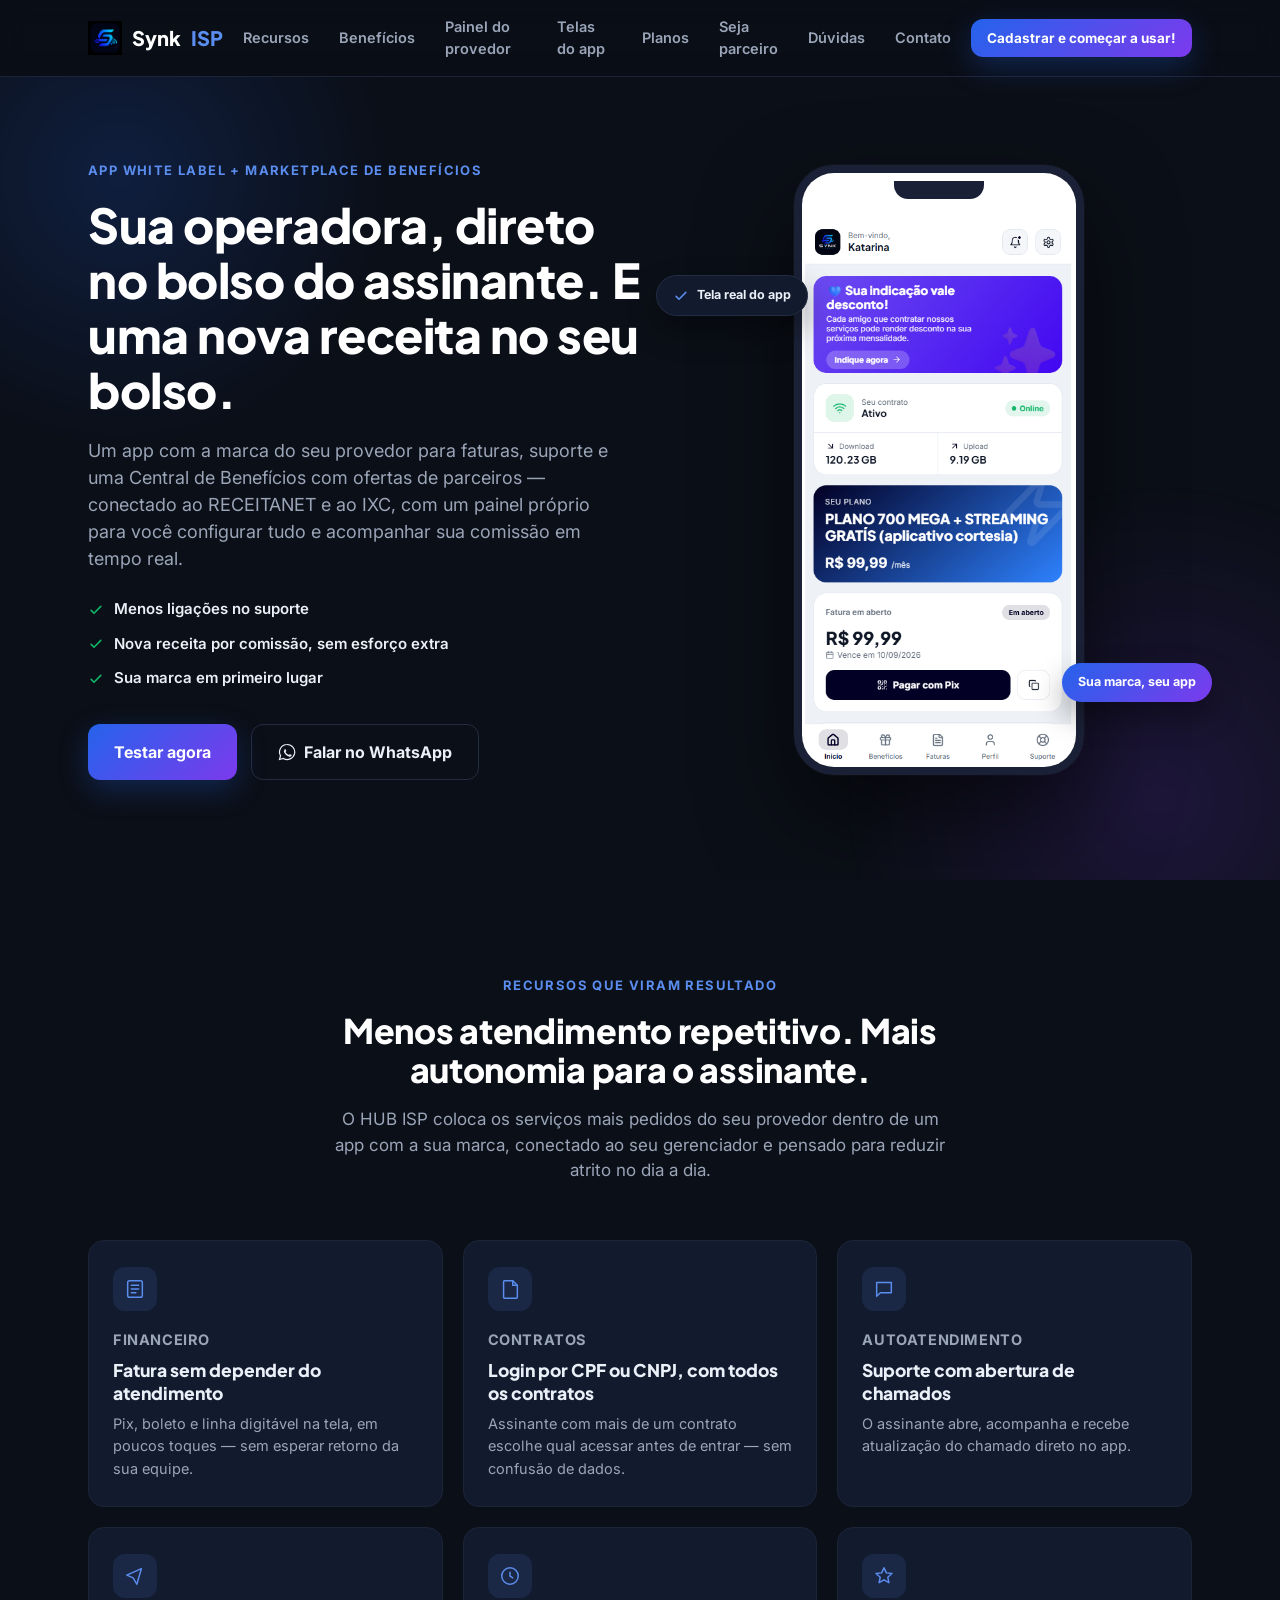
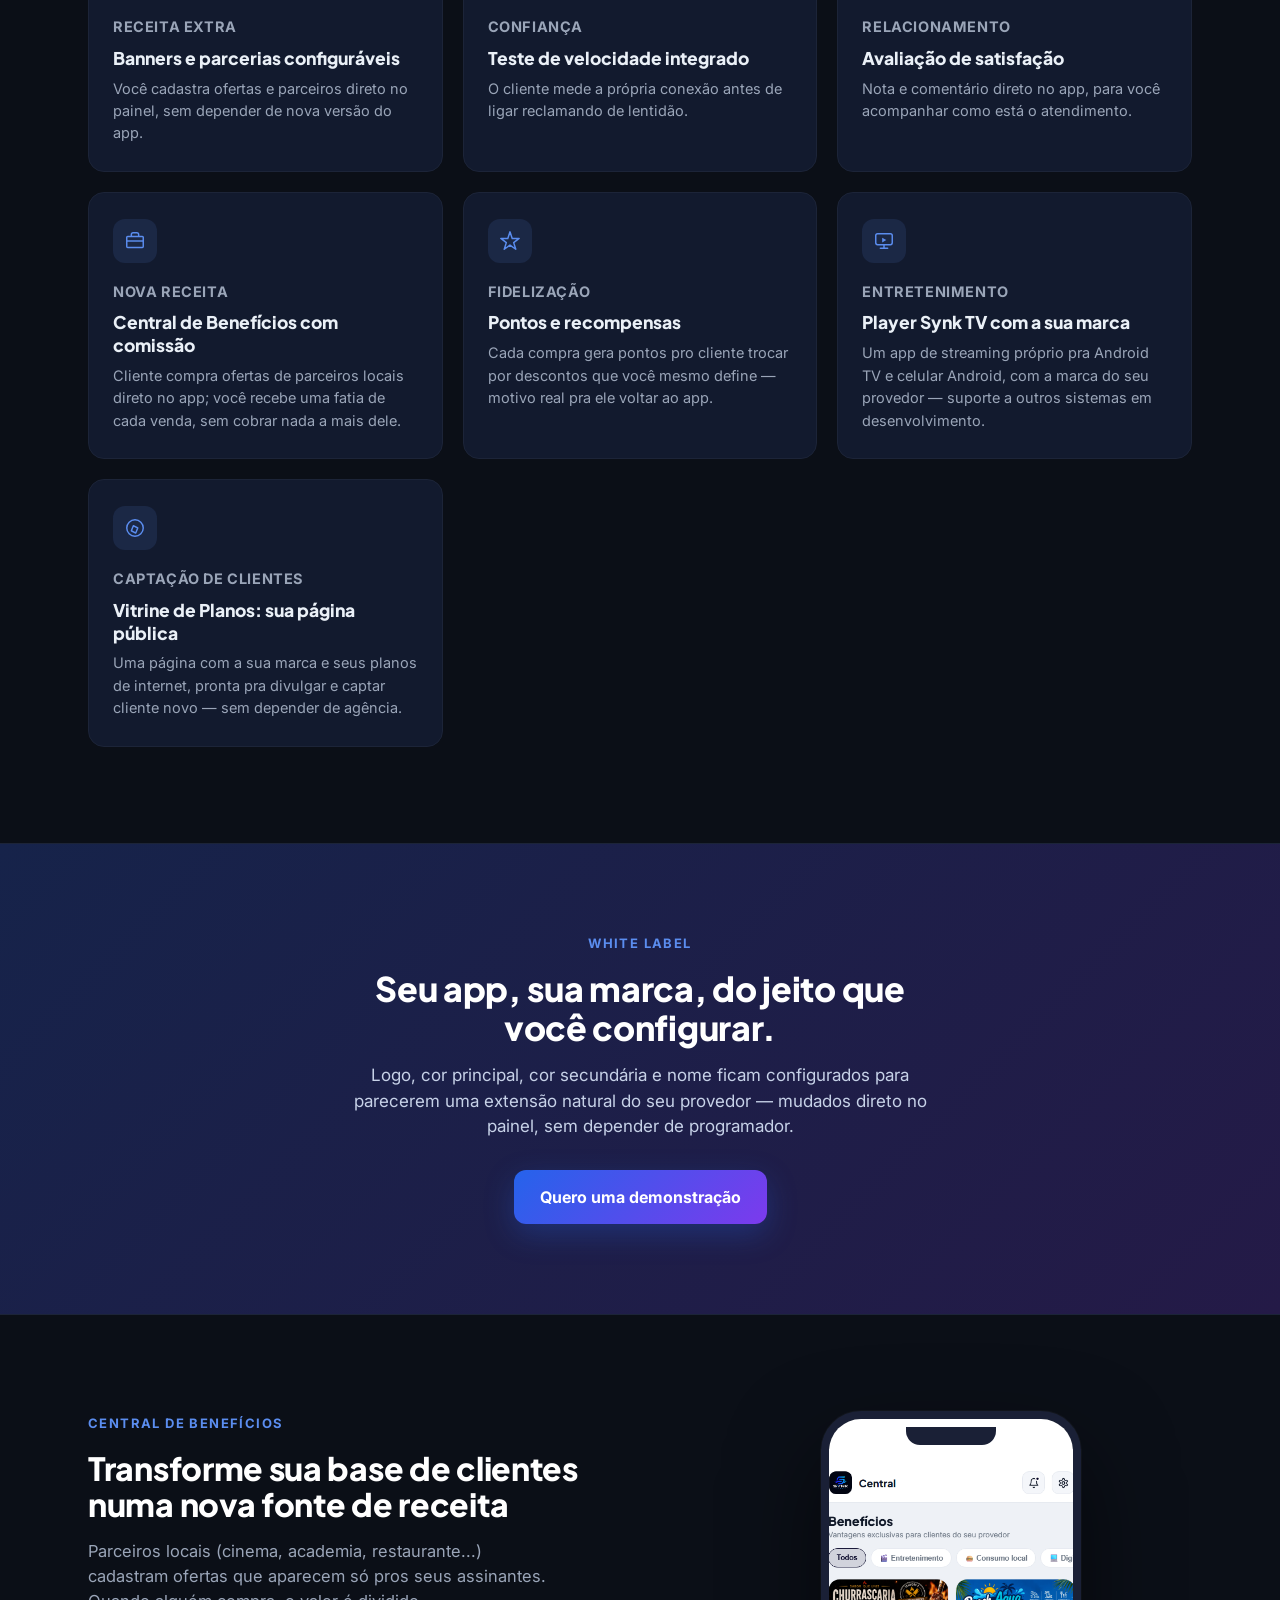
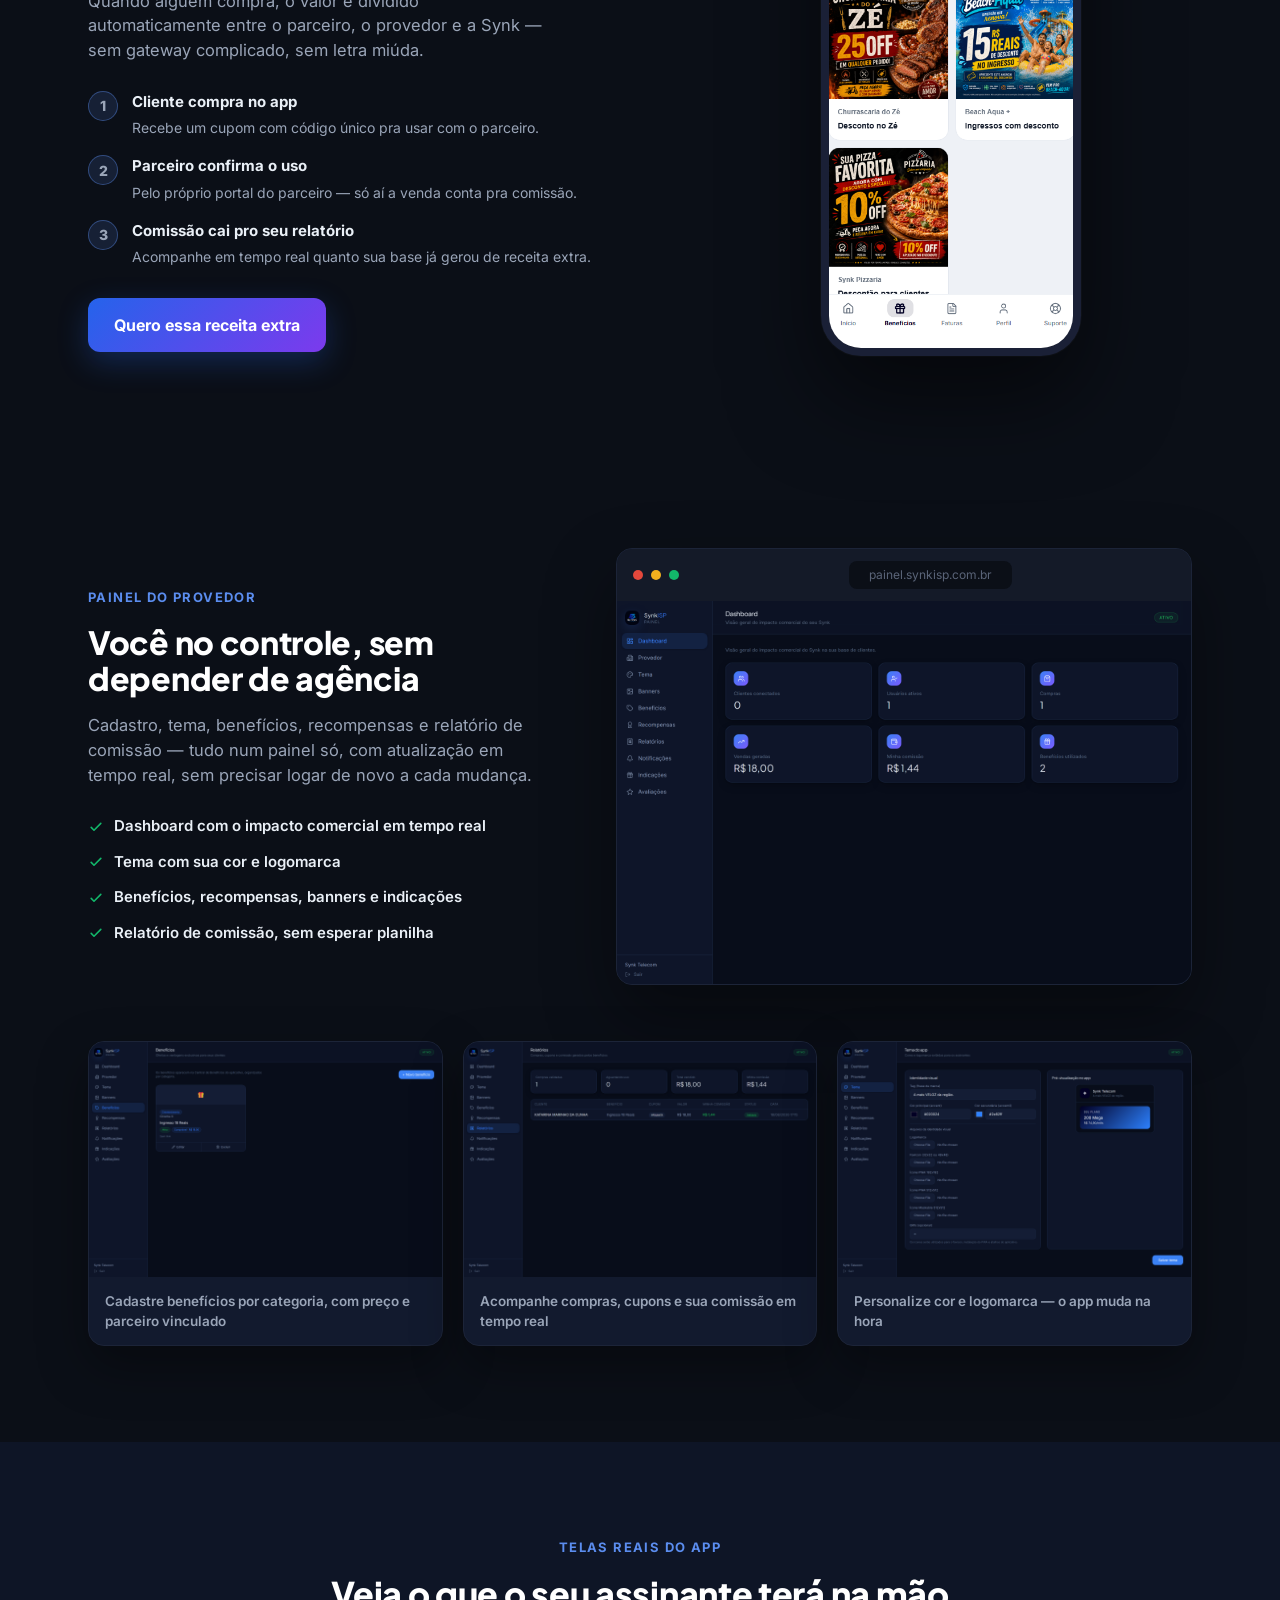
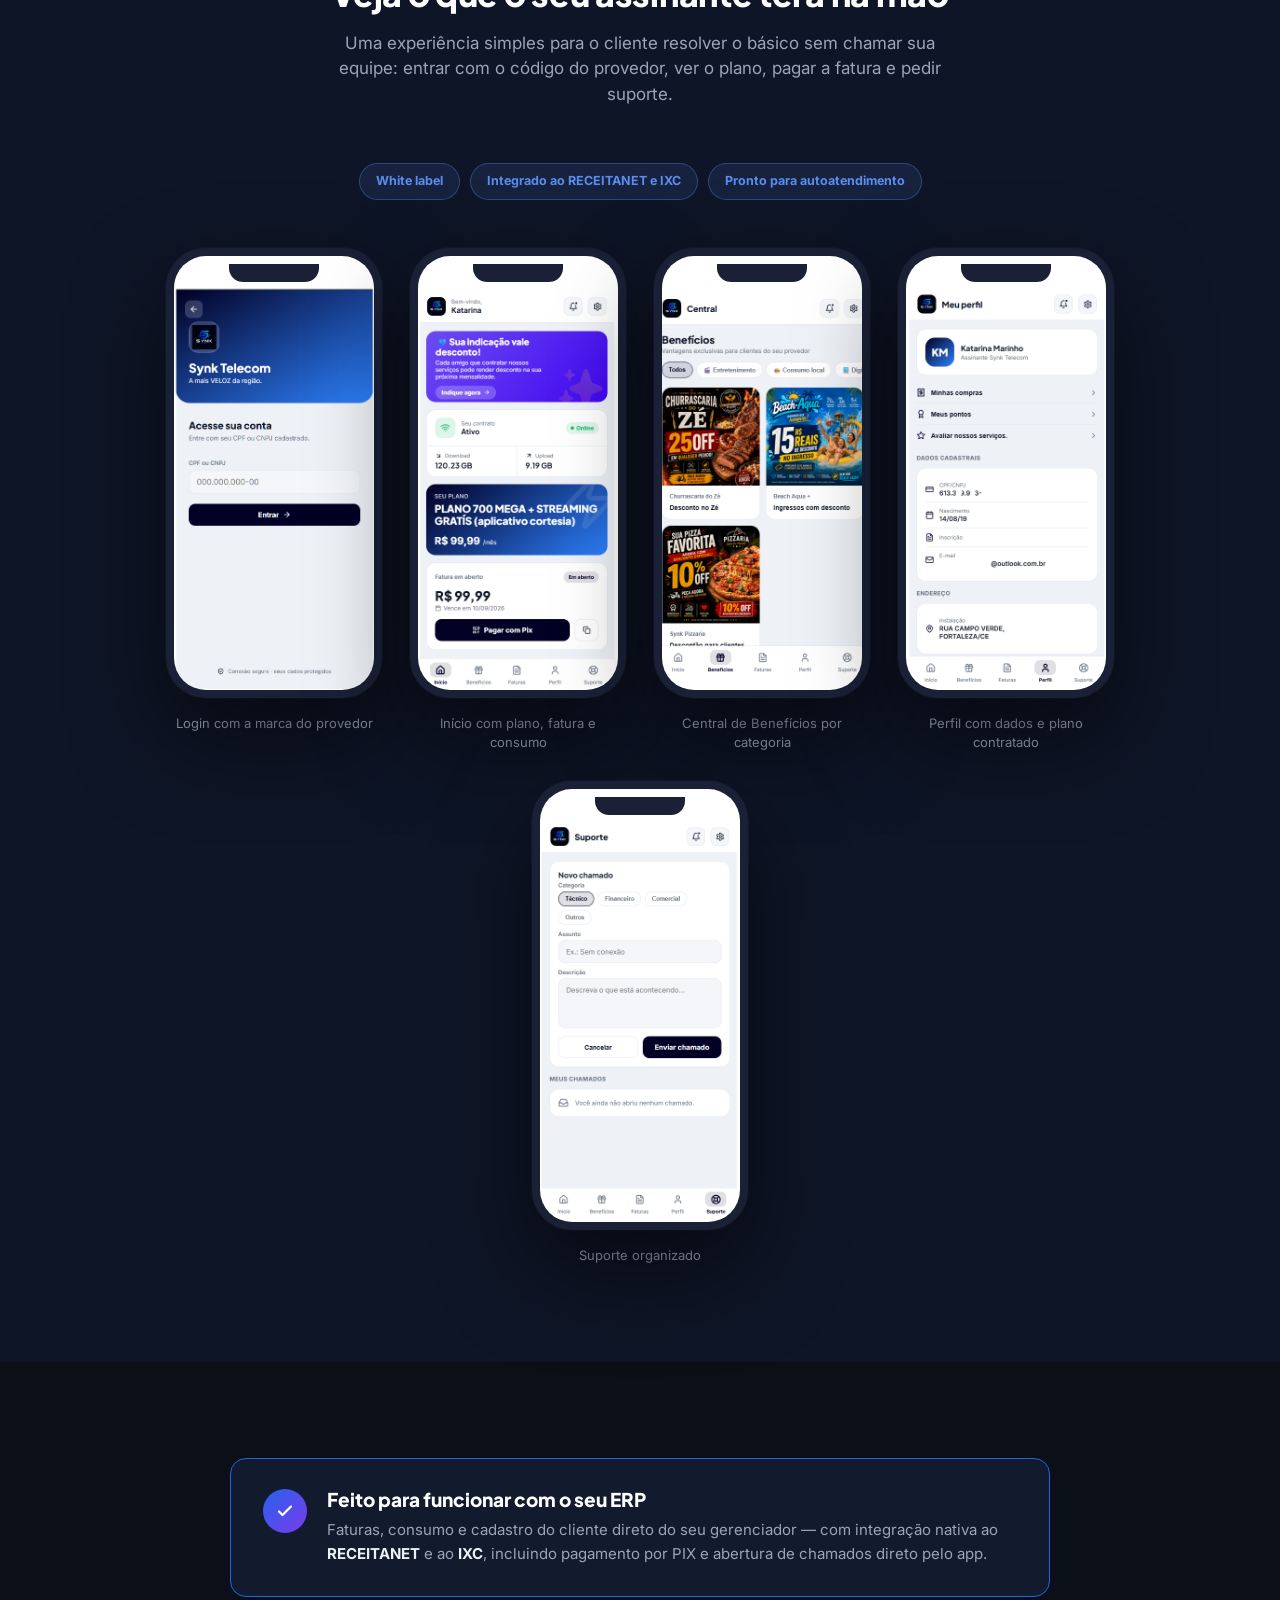
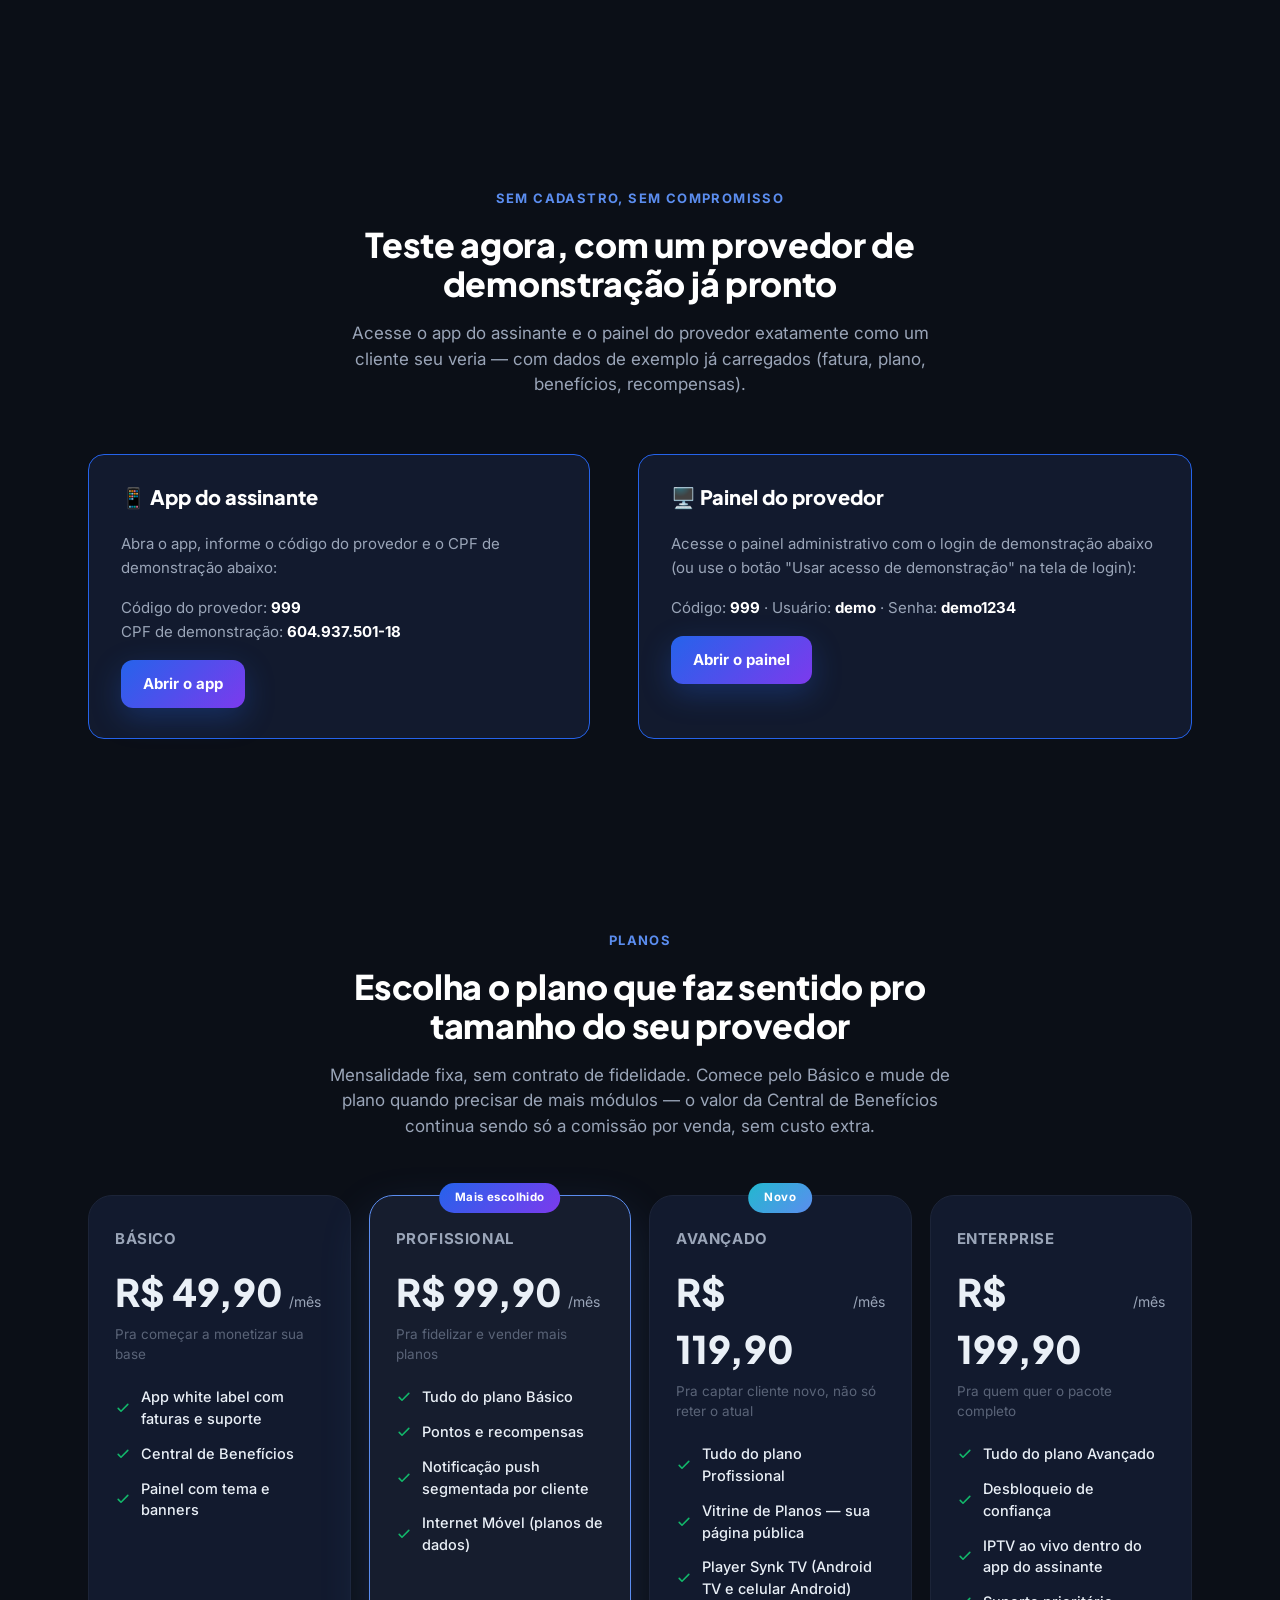
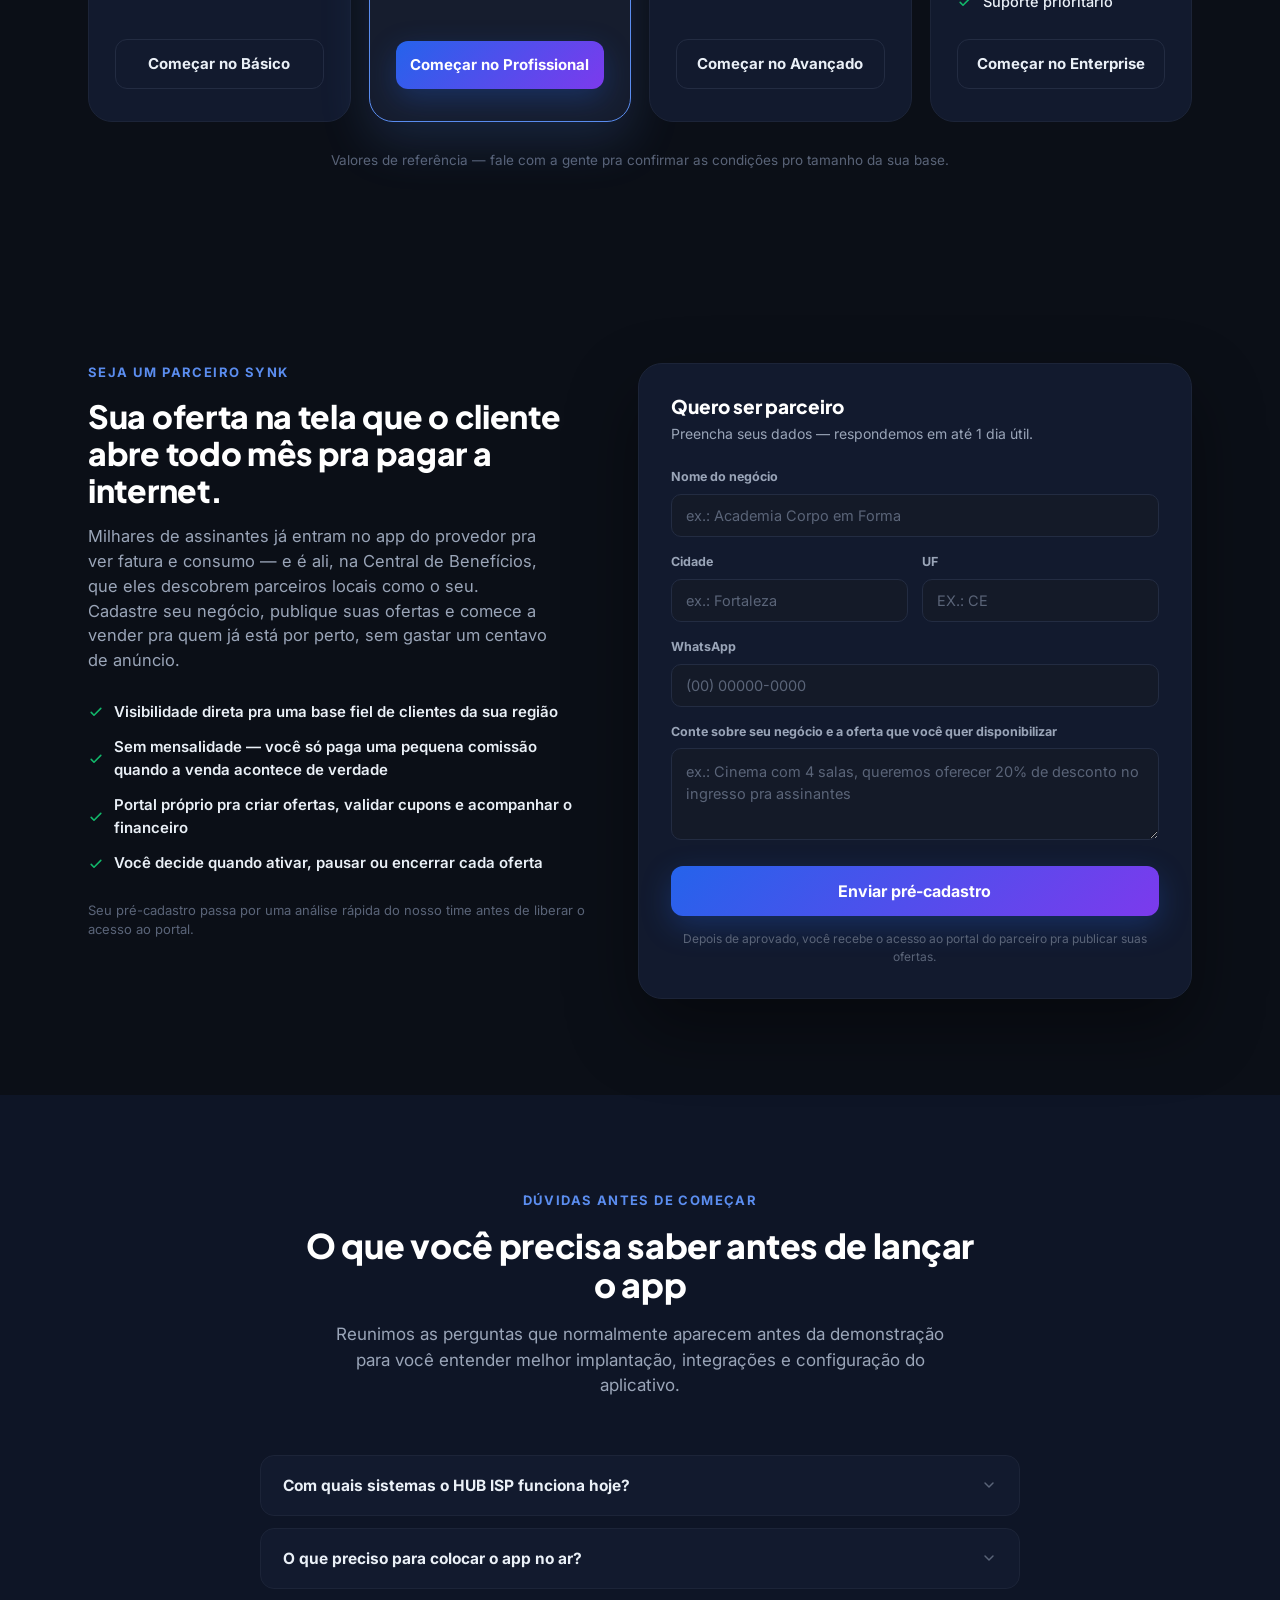
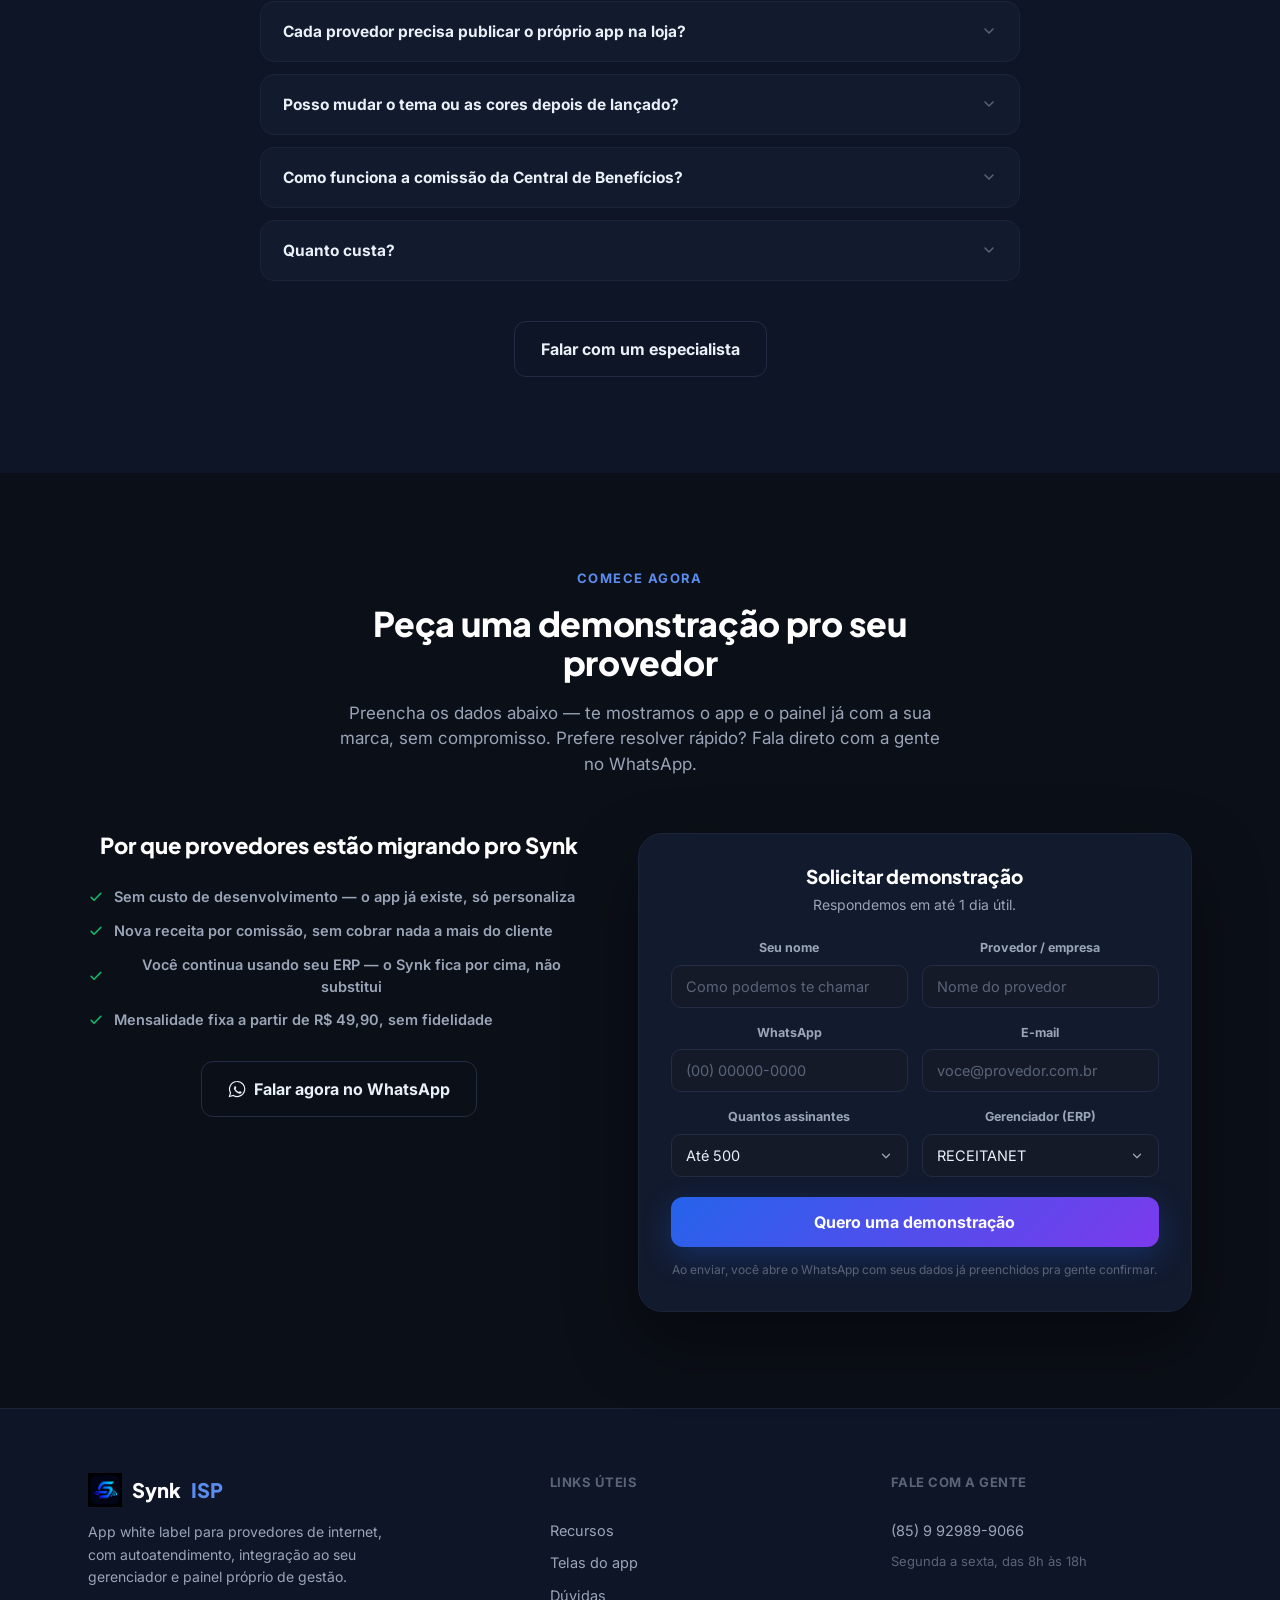
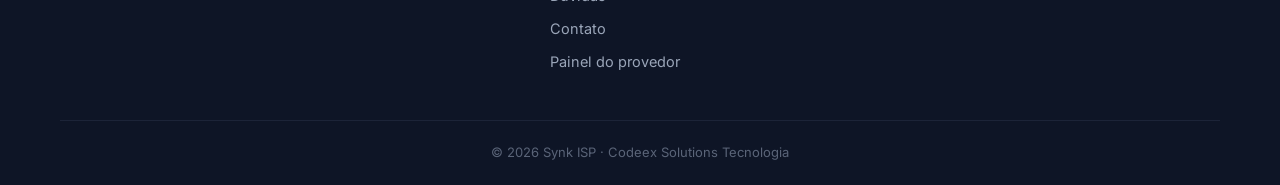
==== commit beb6d4ba: "feat: ajuste landpage" ====
--- a/index.html
+++ b/index.html
@@ -167,6 +167,20 @@
           <p class="feat-cat">Fidelização</p>
           <h3>Pontos e recompensas</h3>
           <p>Cada compra gera pontos pro cliente trocar por descontos que você mesmo define — motivo real pra ele voltar ao app.</p>
+        </article>
+
+        <article class="feat-card">
+          <span class="feat-icon"><svg viewBox="0 0 24 24" width="22" height="22"><rect x="3" y="4" width="18" height="12" rx="2" fill="none" stroke="currentColor" stroke-width="1.6"/><path d="M8 20h8M12 16v4" stroke="currentColor" stroke-width="1.6" stroke-linecap="round"/><path d="M10 8.5l4.5 2.5-4.5 2.5V8.5Z" fill="currentColor"/></svg></span>
+          <p class="feat-cat">Entretenimento</p>
+          <h3>Player Synk TV com a sua marca</h3>
+          <p>Um app de streaming próprio pra Android TV e celular Android, com a marca do seu provedor — suporte a outros sistemas em desenvolvimento.</p>
+        </article>
+
+        <article class="feat-card">
+          <span class="feat-icon"><svg viewBox="0 0 24 24" width="22" height="22"><circle cx="12" cy="12" r="9" fill="none" stroke="currentColor" stroke-width="1.6"/><path d="M8 15l2.2-5.5L15 12l-2.2 5.5L8 15Z" fill="none" stroke="currentColor" stroke-width="1.6" stroke-linejoin="round"/></svg></span>
+          <p class="feat-cat">Captação de clientes</p>
+          <h3>Vitrine de Planos: sua página pública</h3>
+          <p>Uma página com a sua marca e seus planos de internet, pronta pra divulgar e captar cliente novo — sem depender de agência.</p>
         </article>
       </div>
     </div>
@@ -411,14 +425,27 @@
           <span class="pricing-badge">Mais escolhido</span>
           <p class="pricing-name">Profissional</p>
           <div class="pricing-price"><strong>R$ 99,90</strong><span>/mês</span></div>
-          <p class="pricing-sub">Pra fidelizar com pontos e recompensas</p>
+          <p class="pricing-sub">Pra fidelizar e vender mais planos</p>
           <ul class="check-list">
             <li><svg viewBox="0 0 20 20" width="16" height="16"><path d="M4 10.5l3.5 3.5L16 5.5" fill="none" stroke="currentColor" stroke-width="2" stroke-linecap="round" stroke-linejoin="round"/></svg> Tudo do plano Básico</li>
             <li><svg viewBox="0 0 20 20" width="16" height="16"><path d="M4 10.5l3.5 3.5L16 5.5" fill="none" stroke="currentColor" stroke-width="2" stroke-linecap="round" stroke-linejoin="round"/></svg> Pontos e recompensas</li>
             <li><svg viewBox="0 0 20 20" width="16" height="16"><path d="M4 10.5l3.5 3.5L16 5.5" fill="none" stroke="currentColor" stroke-width="2" stroke-linecap="round" stroke-linejoin="round"/></svg> Notificação push segmentada por cliente</li>
-            <li><svg viewBox="0 0 20 20" width="16" height="16"><path d="M4 10.5l3.5 3.5L16 5.5" fill="none" stroke="currentColor" stroke-width="2" stroke-linecap="round" stroke-linejoin="round"/></svg> App Synk TV com a marca do seu provedor</li>
+            <li><svg viewBox="0 0 20 20" width="16" height="16"><path d="M4 10.5l3.5 3.5L16 5.5" fill="none" stroke="currentColor" stroke-width="2" stroke-linecap="round" stroke-linejoin="round"/></svg> Internet Móvel (planos de dados)</li>
           </ul>
           <a class="btn btn-primary" href="https://wa.me/5585992989066?text=Ol%C3%A1%2C%20quero%20come%C3%A7ar%20no%20plano%20Profissional%20do%20Synk" target="_blank" rel="noopener">Começar no Profissional</a>
+        </article>
+
+        <article class="pricing-card">
+          <span class="pricing-badge" style="background:linear-gradient(135deg,#22B8CF,#5B8DEF);">Novo</span>
+          <p class="pricing-name">Avançado</p>
+          <div class="pricing-price"><strong>R$ 119,90</strong><span>/mês</span></div>
+          <p class="pricing-sub">Pra captar cliente novo, não só reter o atual</p>
+          <ul class="check-list">
+            <li><svg viewBox="0 0 20 20" width="16" height="16"><path d="M4 10.5l3.5 3.5L16 5.5" fill="none" stroke="currentColor" stroke-width="2" stroke-linecap="round" stroke-linejoin="round"/></svg> Tudo do plano Profissional</li>
+            <li><svg viewBox="0 0 20 20" width="16" height="16"><path d="M4 10.5l3.5 3.5L16 5.5" fill="none" stroke="currentColor" stroke-width="2" stroke-linecap="round" stroke-linejoin="round"/></svg> Vitrine de Planos — sua página pública</li>
+            <li><svg viewBox="0 0 20 20" width="16" height="16"><path d="M4 10.5l3.5 3.5L16 5.5" fill="none" stroke="currentColor" stroke-width="2" stroke-linecap="round" stroke-linejoin="round"/></svg> Player Synk TV (Android TV e celular Android)</li>
+          </ul>
+          <a class="btn btn-outline" href="https://wa.me/5585992989066?text=Ol%C3%A1%2C%20quero%20come%C3%A7ar%20no%20plano%20Avan%C3%A7ado%20do%20Synk" target="_blank" rel="noopener">Começar no Avançado</a>
         </article>
 
         <article class="pricing-card">
@@ -426,7 +453,7 @@
           <div class="pricing-price"><strong>R$ 199,90</strong><span>/mês</span></div>
           <p class="pricing-sub">Pra quem quer o pacote completo</p>
           <ul class="check-list">
-            <li><svg viewBox="0 0 20 20" width="16" height="16"><path d="M4 10.5l3.5 3.5L16 5.5" fill="none" stroke="currentColor" stroke-width="2" stroke-linecap="round" stroke-linejoin="round"/></svg> Tudo do plano Profissional</li>
+            <li><svg viewBox="0 0 20 20" width="16" height="16"><path d="M4 10.5l3.5 3.5L16 5.5" fill="none" stroke="currentColor" stroke-width="2" stroke-linecap="round" stroke-linejoin="round"/></svg> Tudo do plano Avançado</li>
             <li><svg viewBox="0 0 20 20" width="16" height="16"><path d="M4 10.5l3.5 3.5L16 5.5" fill="none" stroke="currentColor" stroke-width="2" stroke-linecap="round" stroke-linejoin="round"/></svg> Desbloqueio de confiança</li>
             <li><svg viewBox="0 0 20 20" width="16" height="16"><path d="M4 10.5l3.5 3.5L16 5.5" fill="none" stroke="currentColor" stroke-width="2" stroke-linecap="round" stroke-linejoin="round"/></svg> IPTV ao vivo dentro do app do assinante</li>
             <li><svg viewBox="0 0 20 20" width="16" height="16"><path d="M4 10.5l3.5 3.5L16 5.5" fill="none" stroke="currentColor" stroke-width="2" stroke-linecap="round" stroke-linejoin="round"/></svg> Suporte prioritário</li>
@@ -563,7 +590,7 @@
             Quanto custa?
             <svg class="faq-chevron" viewBox="0 0 20 20" width="16" height="16"><path d="M5 7.5l5 5 5-5" fill="none" stroke="currentColor" stroke-width="1.8" stroke-linecap="round" stroke-linejoin="round"/></svg>
           </button>
-          <div class="faq-a"><p>Temos 3 planos fixos — Básico (R$ 49,90/mês), Profissional (R$ 99,90/mês) e Enterprise (R$ 199,90/mês) — veja o que entra em cada um <a href="#planos" style="color:var(--accent);text-decoration:underline;">na seção de planos</a>. A Central de Benefícios não tem custo à parte: você só recebe a comissão de cada venda.</p></div>
+          <div class="faq-a"><p>Temos 4 planos fixos — Básico (R$ 49,90/mês), Profissional (R$ 99,90/mês), Avançado (R$ 119,90/mês) e Enterprise (R$ 199,90/mês) — veja o que entra em cada um <a href="#planos" style="color:var(--accent);text-decoration:underline;">na seção de planos</a>. A Central de Benefícios não tem custo à parte: você só recebe a comissão de cada venda.</p></div>
         </div>
       </div>
 
--- a/css/style.css
+++ b/css/style.css
@@ -338,7 +338,7 @@
 .cta-final-actions { justify-content: center; margin-top: 8px; }
 
 /* ============================== PLANOS ============================== */
-.pricing-grid { display: grid; grid-template-columns: repeat(3, minmax(0,1fr)); gap: 22px; align-items: stretch; }
+.pricing-grid { display: grid; grid-template-columns: repeat(4, minmax(0,1fr)); gap: 18px; align-items: stretch; }
 .pricing-card {
   background: var(--surface); border: 1px solid var(--border-soft); border-radius: var(--radius-lg);
   padding: 32px 26px; display: flex; flex-direction: column; transition: border-color .2s ease, transform .2s ease;
@@ -374,6 +374,10 @@
 .footer-bottom { border-top: 1px solid var(--border-soft); padding: 22px 0; font-size: 13px; color: var(--text-mute); text-align: center; }
 
 /* ============================== RESPONSIVO ============================== */
+@media (max-width: 1180px) {
+  .pricing-grid { grid-template-columns: repeat(2, minmax(0,1fr)); }
+}
+
 @media (max-width: 980px) {
   .hero-grid { grid-template-columns: minmax(0,1fr); }
   .hero-visual { min-height: 460px; margin-top: 20px; }
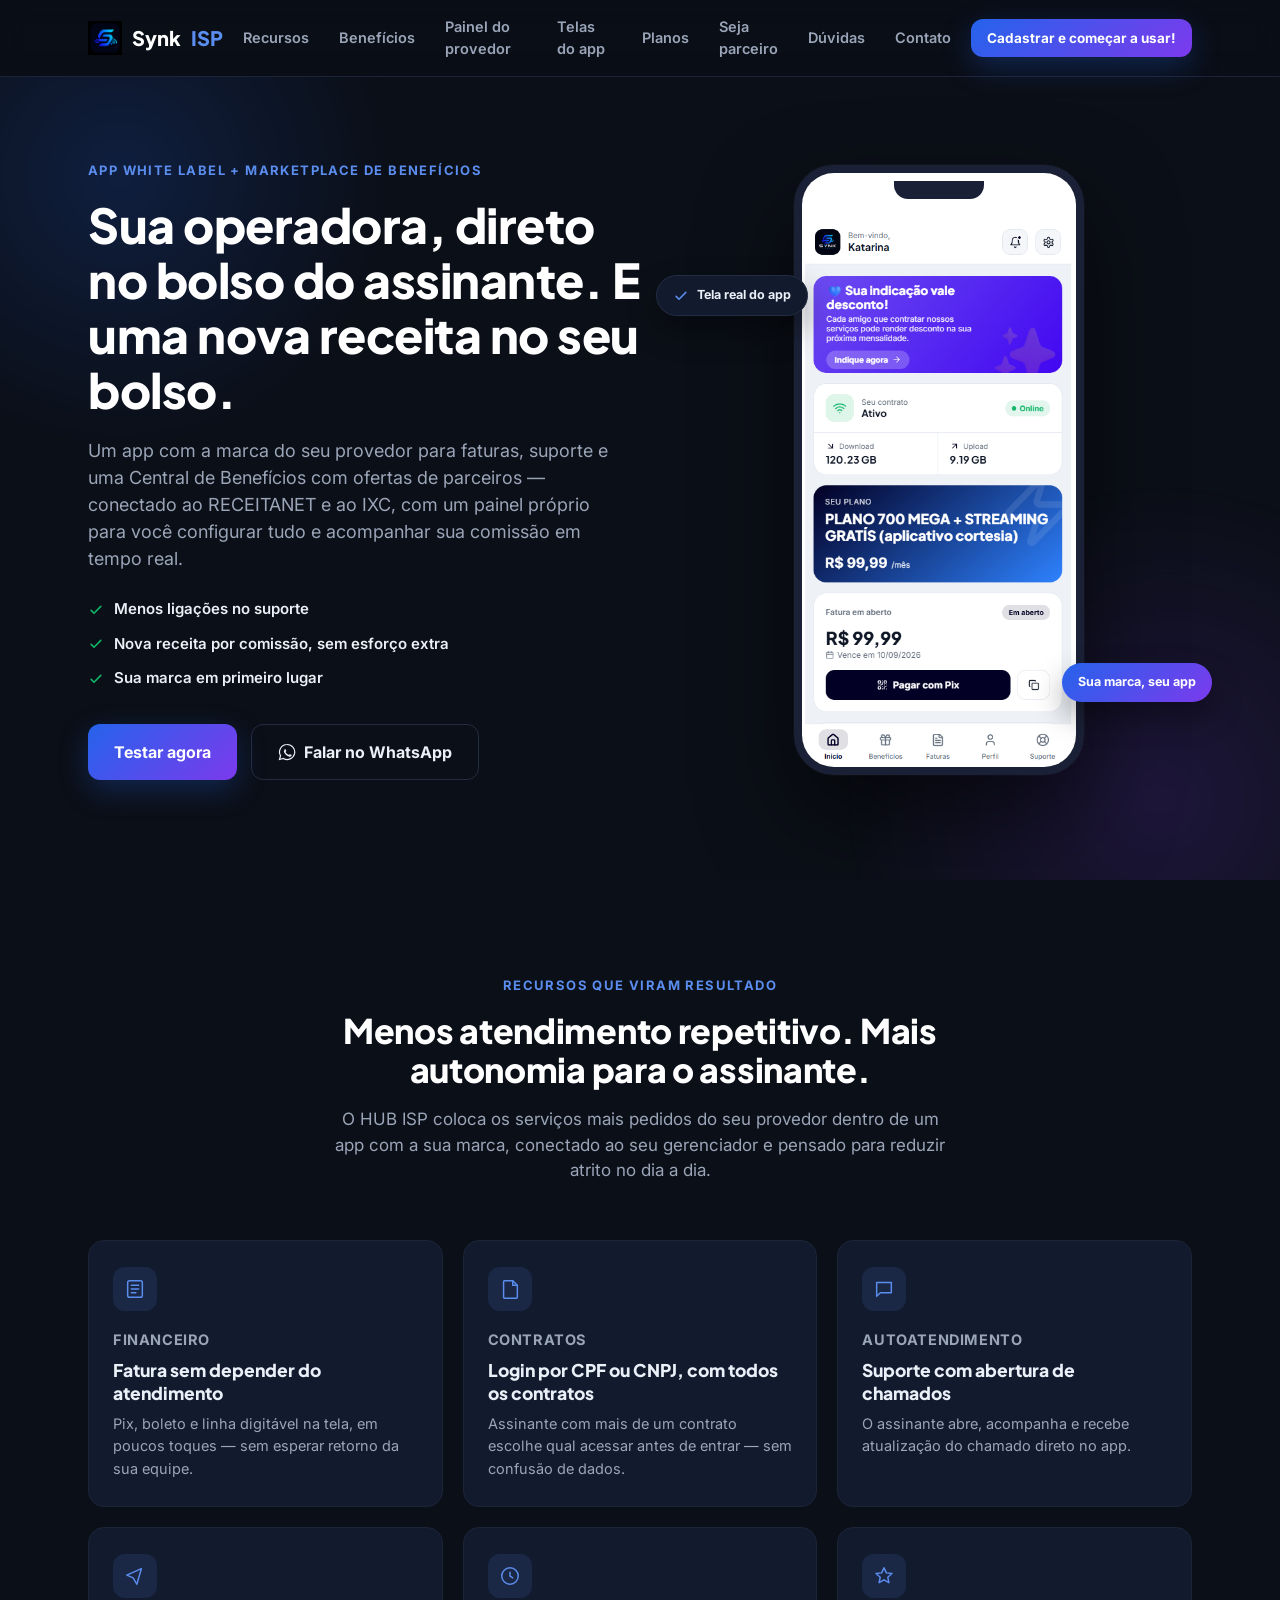
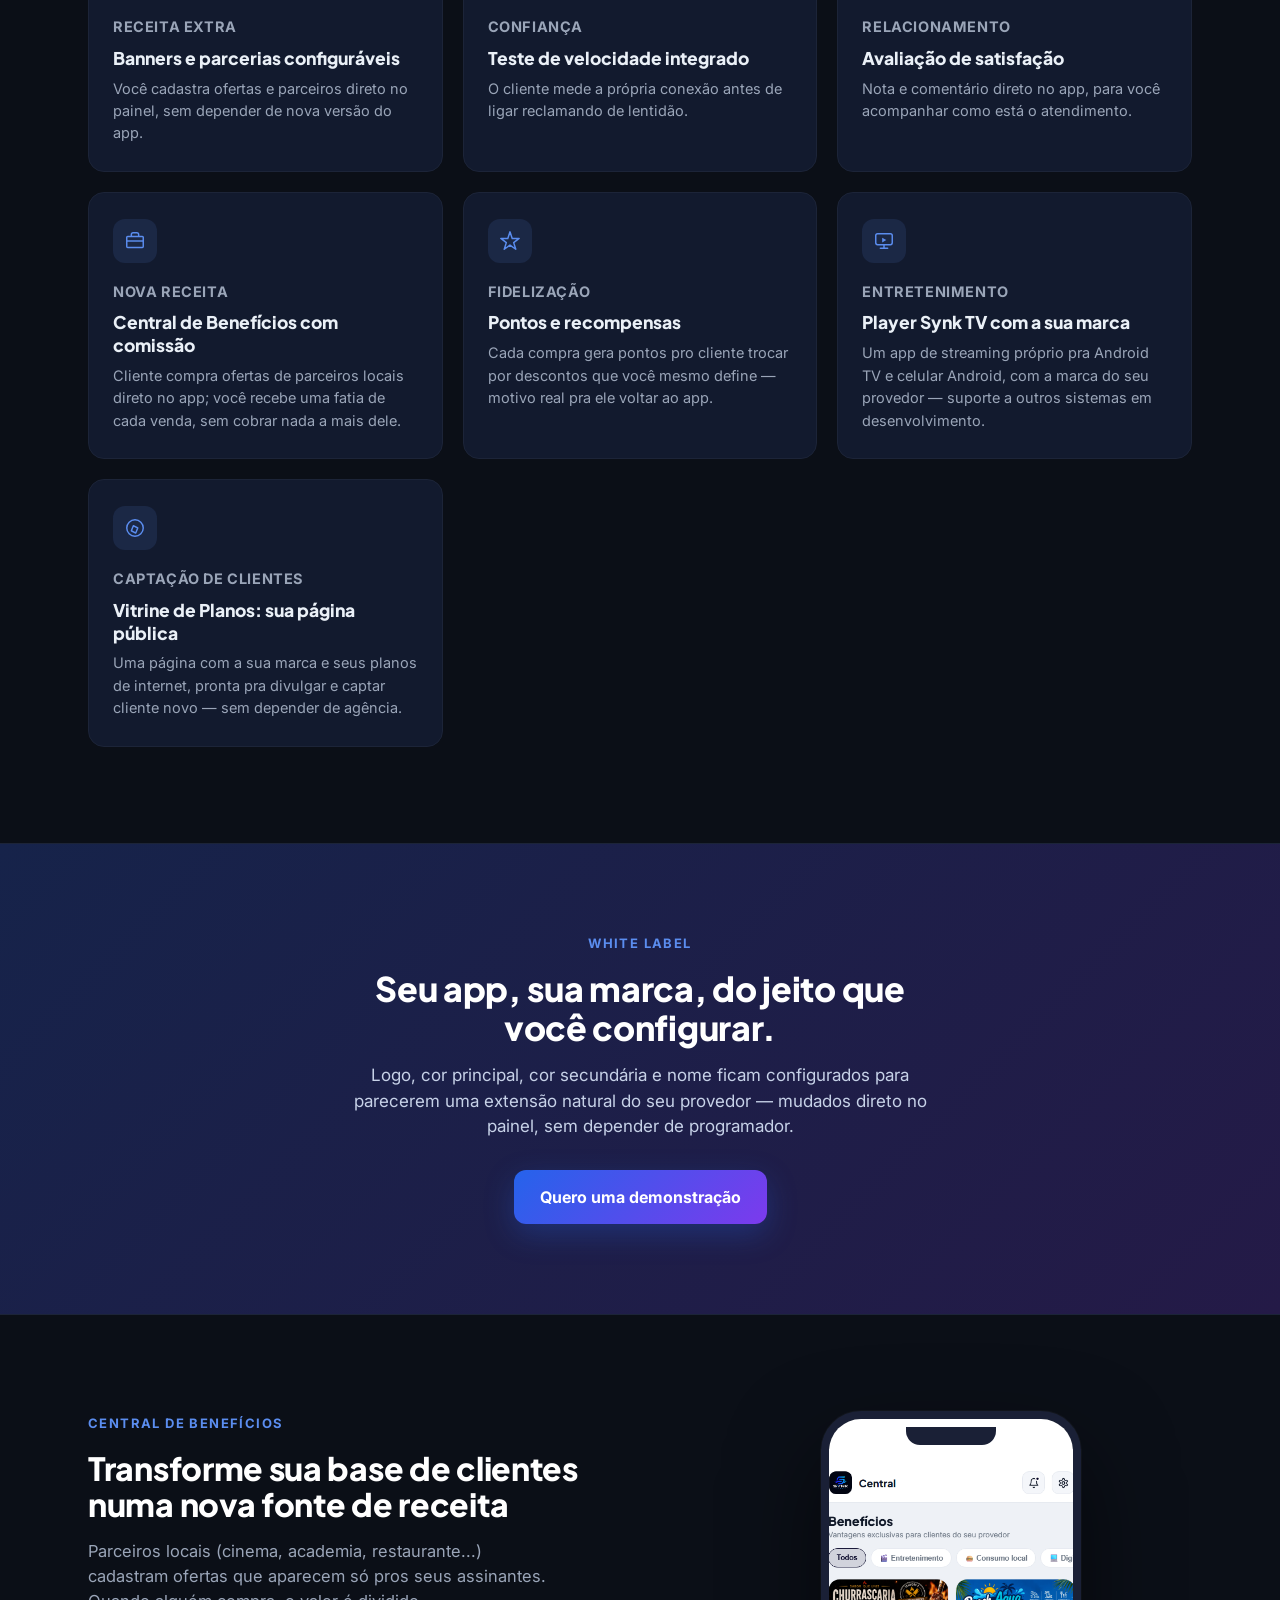
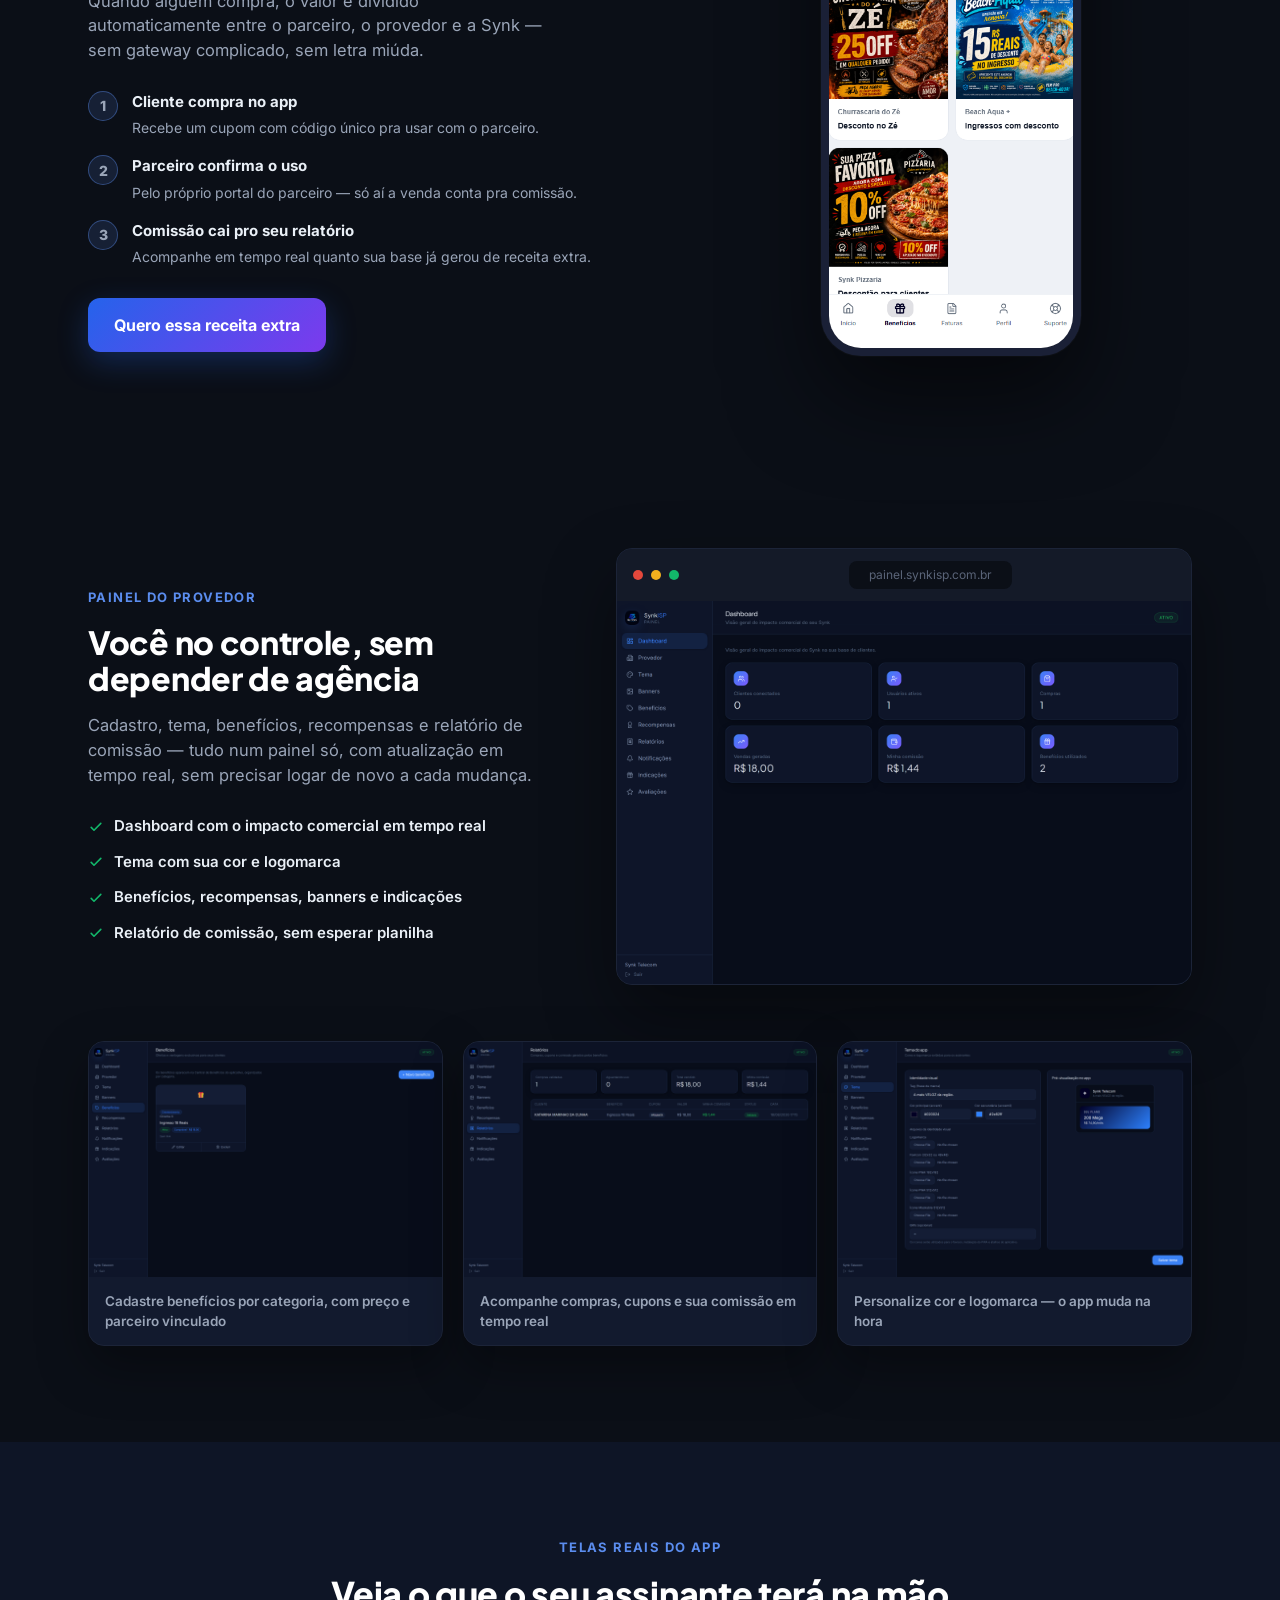
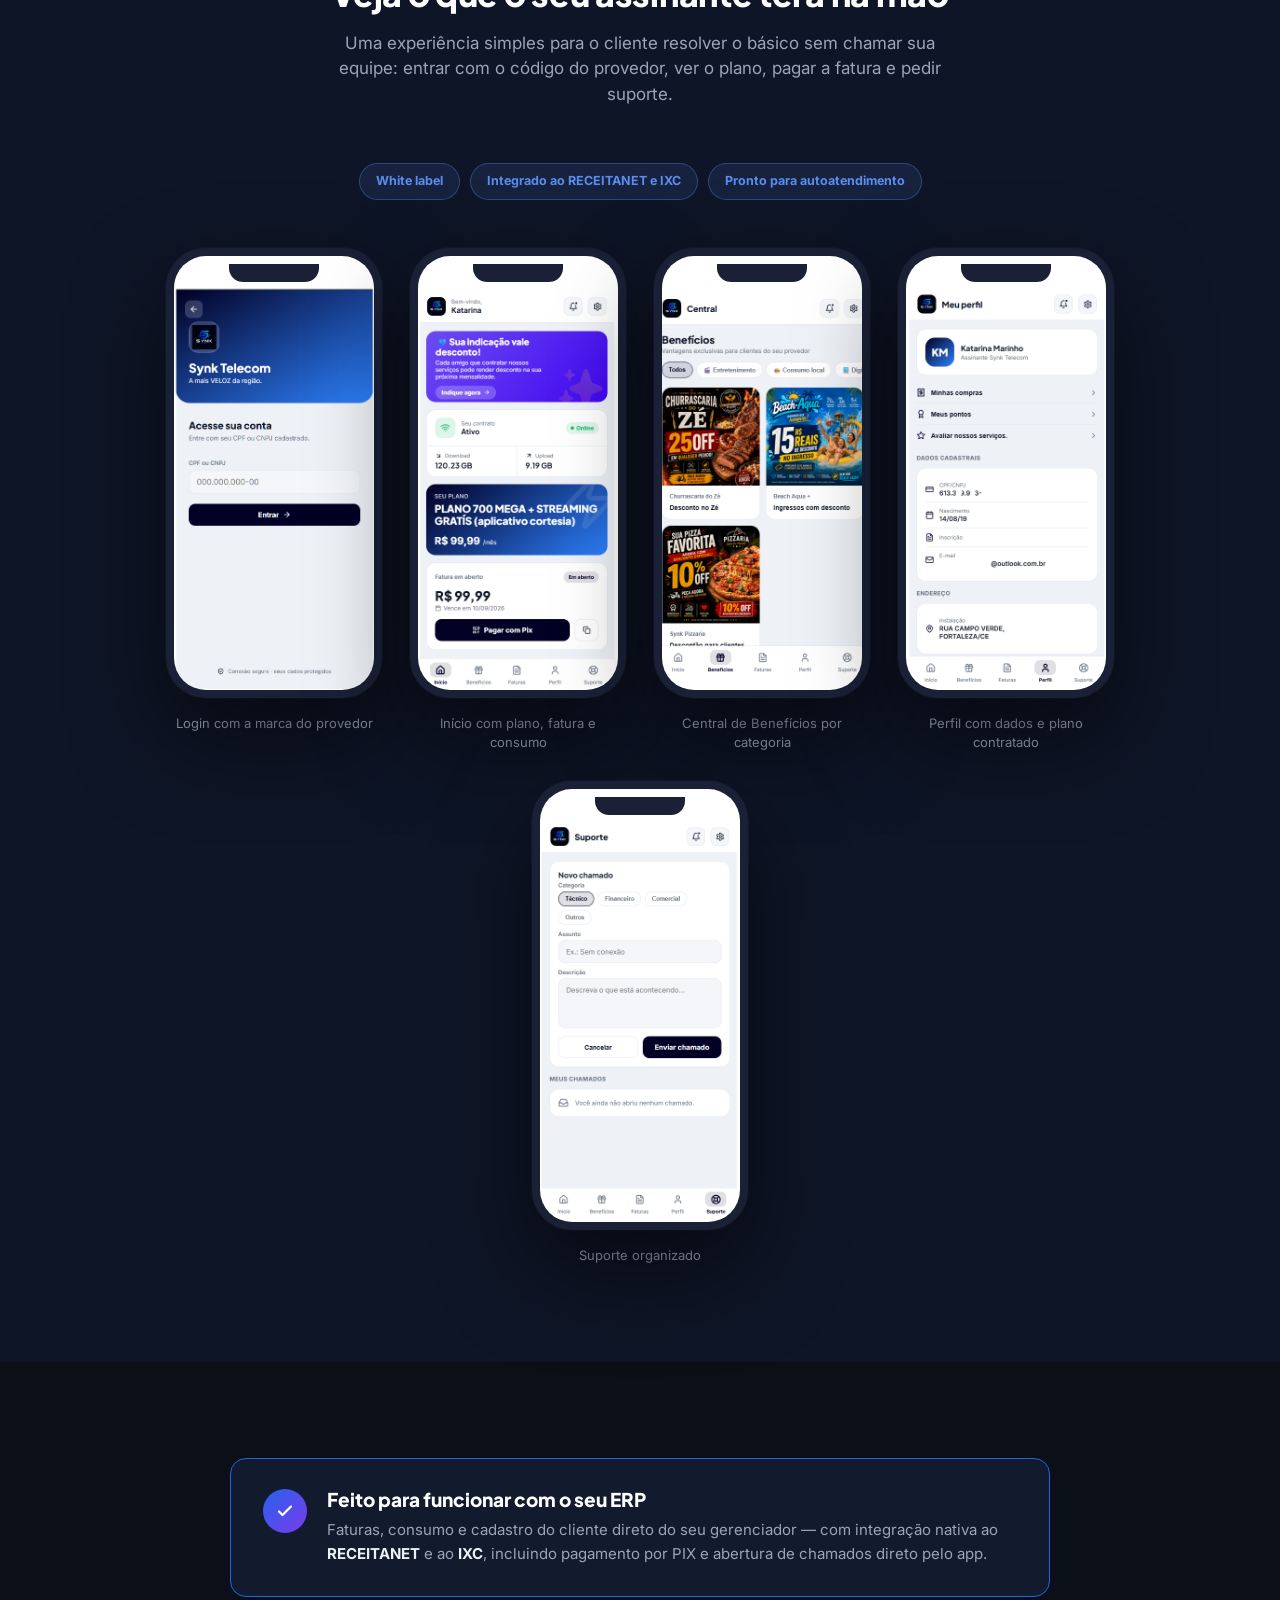
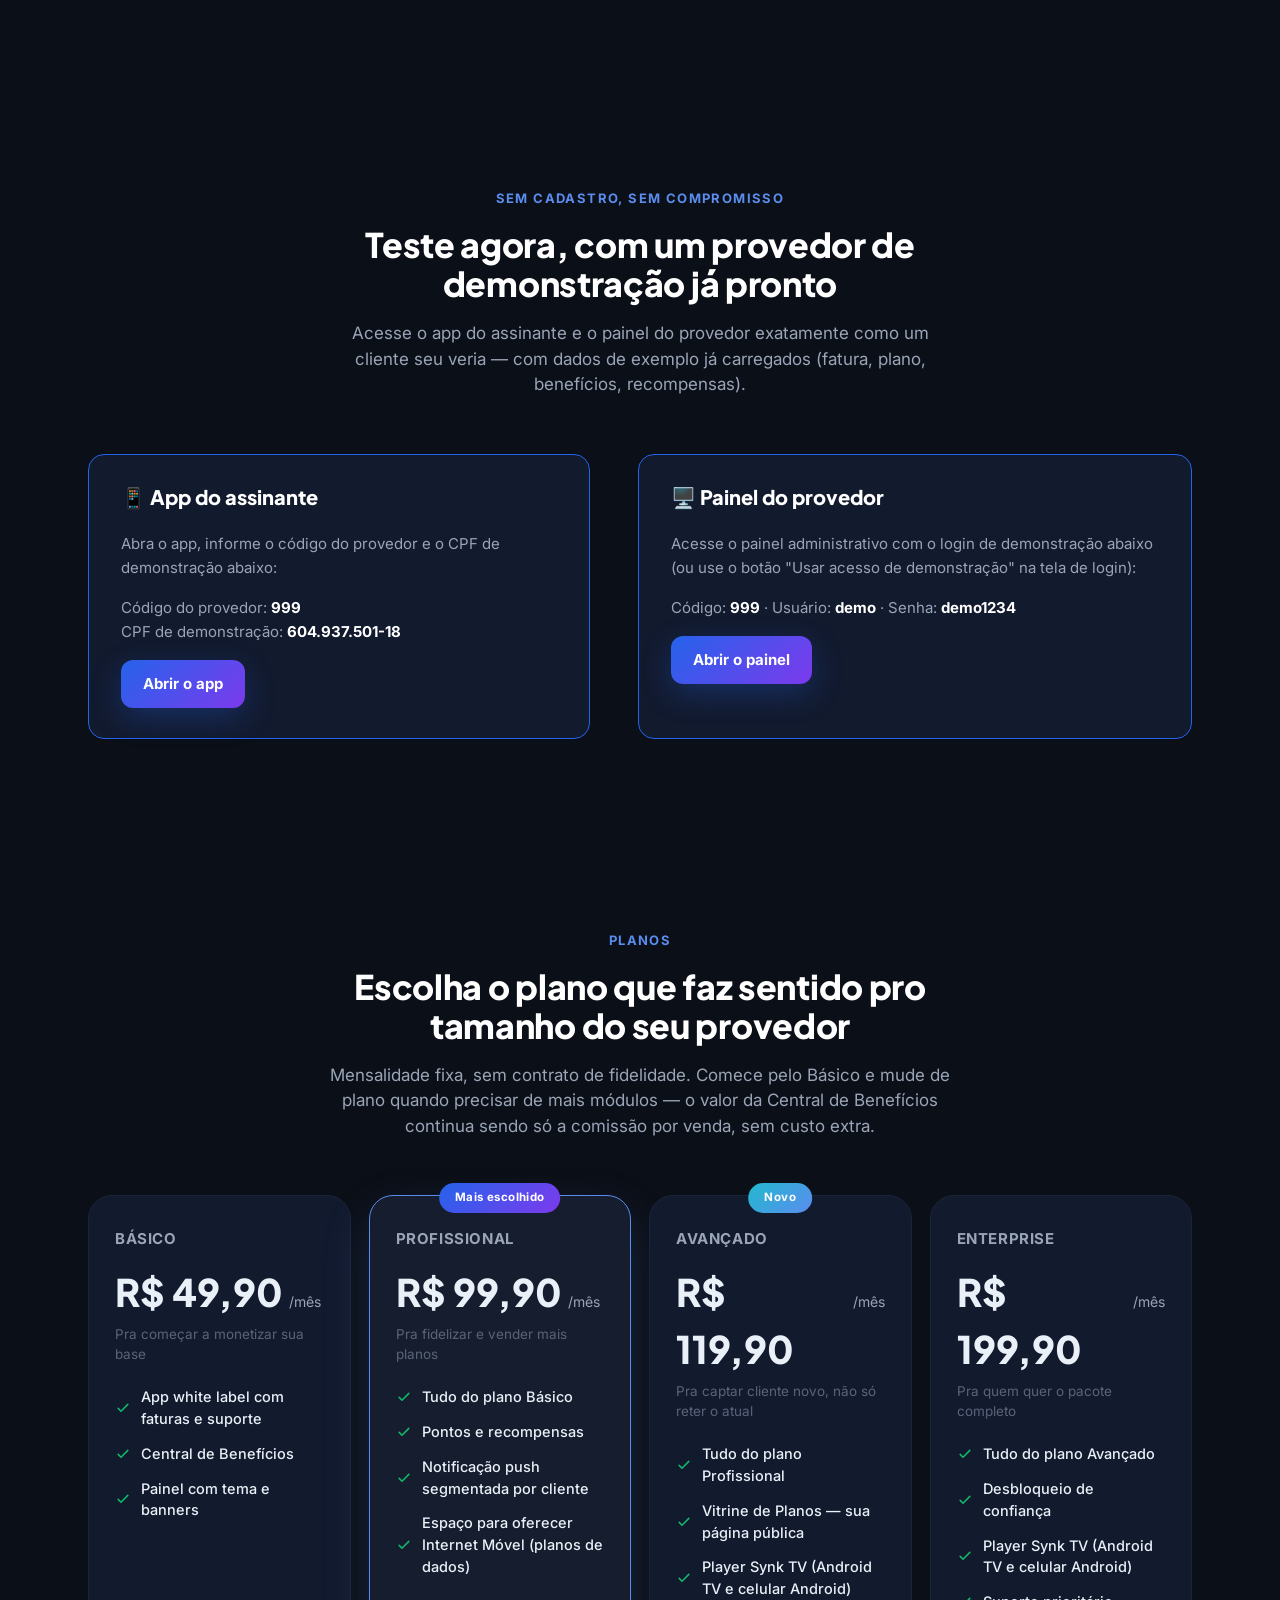
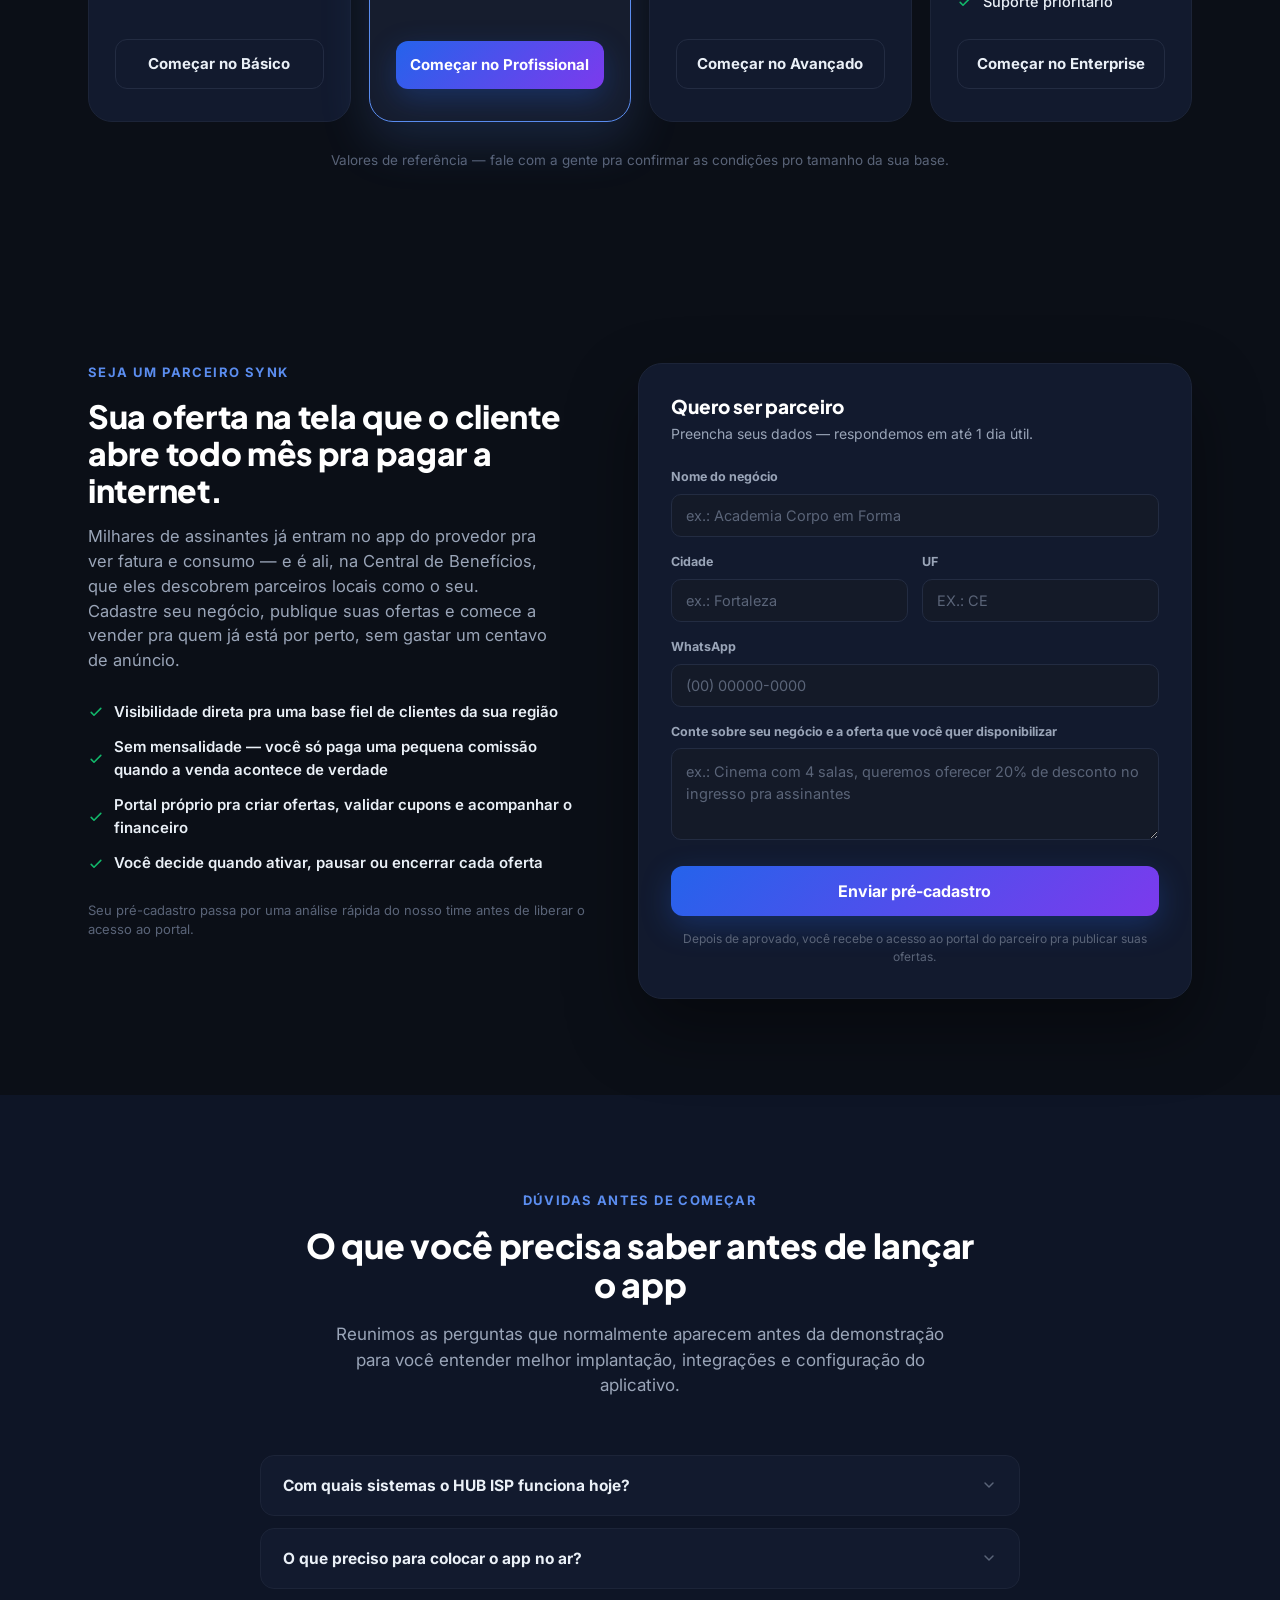
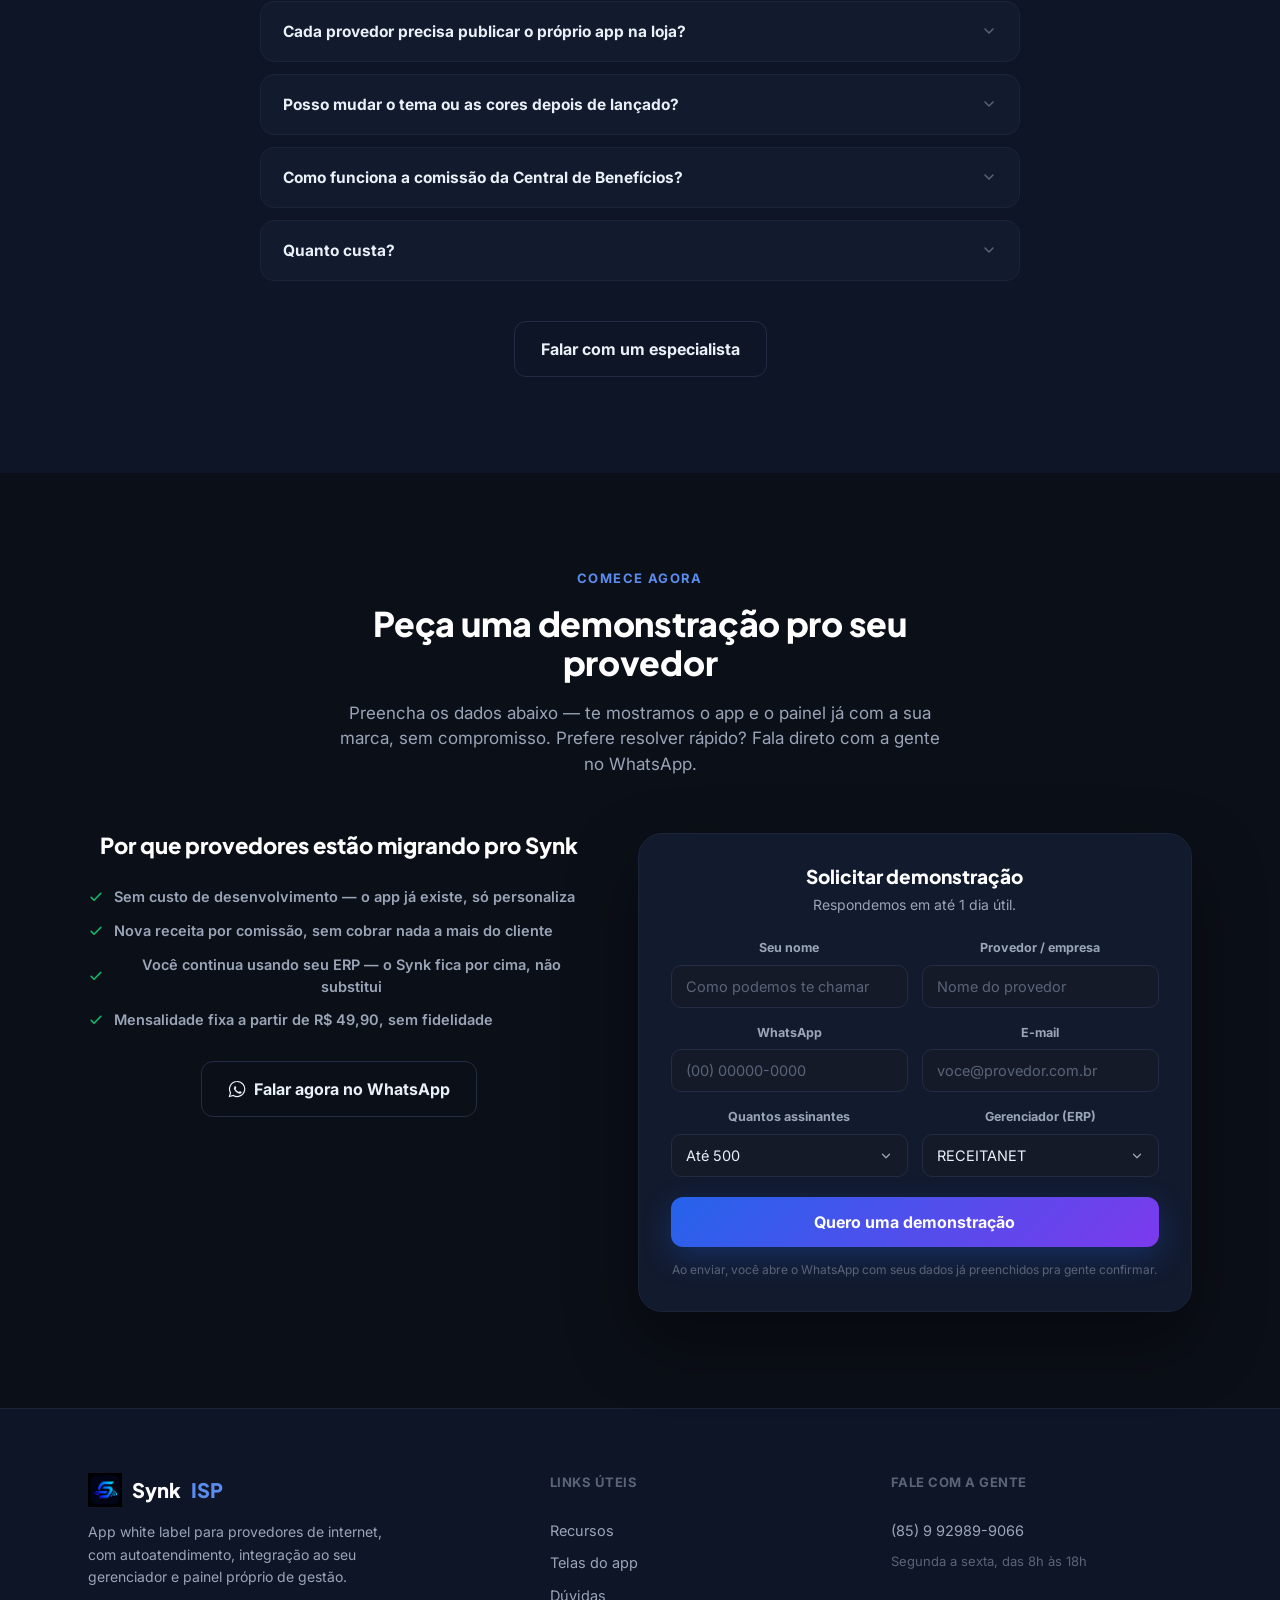
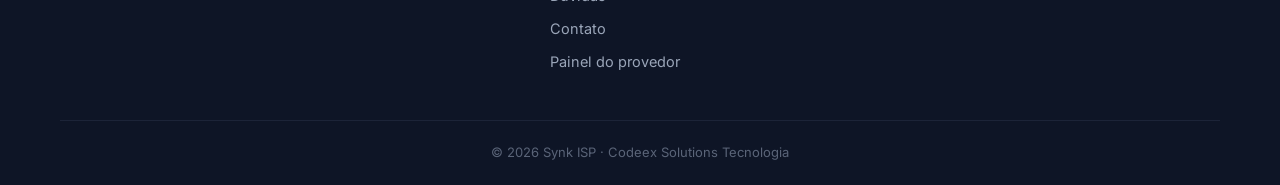
==== commit 772f31c4: "feat: auste info planos" ====
--- a/index.html
+++ b/index.html
@@ -430,7 +430,7 @@
             <li><svg viewBox="0 0 20 20" width="16" height="16"><path d="M4 10.5l3.5 3.5L16 5.5" fill="none" stroke="currentColor" stroke-width="2" stroke-linecap="round" stroke-linejoin="round"/></svg> Tudo do plano Básico</li>
             <li><svg viewBox="0 0 20 20" width="16" height="16"><path d="M4 10.5l3.5 3.5L16 5.5" fill="none" stroke="currentColor" stroke-width="2" stroke-linecap="round" stroke-linejoin="round"/></svg> Pontos e recompensas</li>
             <li><svg viewBox="0 0 20 20" width="16" height="16"><path d="M4 10.5l3.5 3.5L16 5.5" fill="none" stroke="currentColor" stroke-width="2" stroke-linecap="round" stroke-linejoin="round"/></svg> Notificação push segmentada por cliente</li>
-            <li><svg viewBox="0 0 20 20" width="16" height="16"><path d="M4 10.5l3.5 3.5L16 5.5" fill="none" stroke="currentColor" stroke-width="2" stroke-linecap="round" stroke-linejoin="round"/></svg> Internet Móvel (planos de dados)</li>
+            <li><svg viewBox="0 0 20 20" width="16" height="16"><path d="M4 10.5l3.5 3.5L16 5.5" fill="none" stroke="currentColor" stroke-width="2" stroke-linecap="round" stroke-linejoin="round"/></svg>Espaço para oferecer Internet Móvel (planos de dados)</li>
           </ul>
           <a class="btn btn-primary" href="https://wa.me/5585992989066?text=Ol%C3%A1%2C%20quero%20come%C3%A7ar%20no%20plano%20Profissional%20do%20Synk" target="_blank" rel="noopener">Começar no Profissional</a>
         </article>
@@ -455,7 +455,7 @@
           <ul class="check-list">
             <li><svg viewBox="0 0 20 20" width="16" height="16"><path d="M4 10.5l3.5 3.5L16 5.5" fill="none" stroke="currentColor" stroke-width="2" stroke-linecap="round" stroke-linejoin="round"/></svg> Tudo do plano Avançado</li>
             <li><svg viewBox="0 0 20 20" width="16" height="16"><path d="M4 10.5l3.5 3.5L16 5.5" fill="none" stroke="currentColor" stroke-width="2" stroke-linecap="round" stroke-linejoin="round"/></svg> Desbloqueio de confiança</li>
-            <li><svg viewBox="0 0 20 20" width="16" height="16"><path d="M4 10.5l3.5 3.5L16 5.5" fill="none" stroke="currentColor" stroke-width="2" stroke-linecap="round" stroke-linejoin="round"/></svg> IPTV ao vivo dentro do app do assinante</li>
+            <li><svg viewBox="0 0 20 20" width="16" height="16"><path d="M4 10.5l3.5 3.5L16 5.5" fill="none" stroke="currentColor" stroke-width="2" stroke-linecap="round" stroke-linejoin="round"/></svg> Player Synk TV (Android TV e celular Android)</li>
             <li><svg viewBox="0 0 20 20" width="16" height="16"><path d="M4 10.5l3.5 3.5L16 5.5" fill="none" stroke="currentColor" stroke-width="2" stroke-linecap="round" stroke-linejoin="round"/></svg> Suporte prioritário</li>
           </ul>
           <a class="btn btn-outline" href="https://wa.me/5585992989066?text=Ol%C3%A1%2C%20quero%20come%C3%A7ar%20no%20plano%20Enterprise%20do%20Synk" target="_blank" rel="noopener">Começar no Enterprise</a>
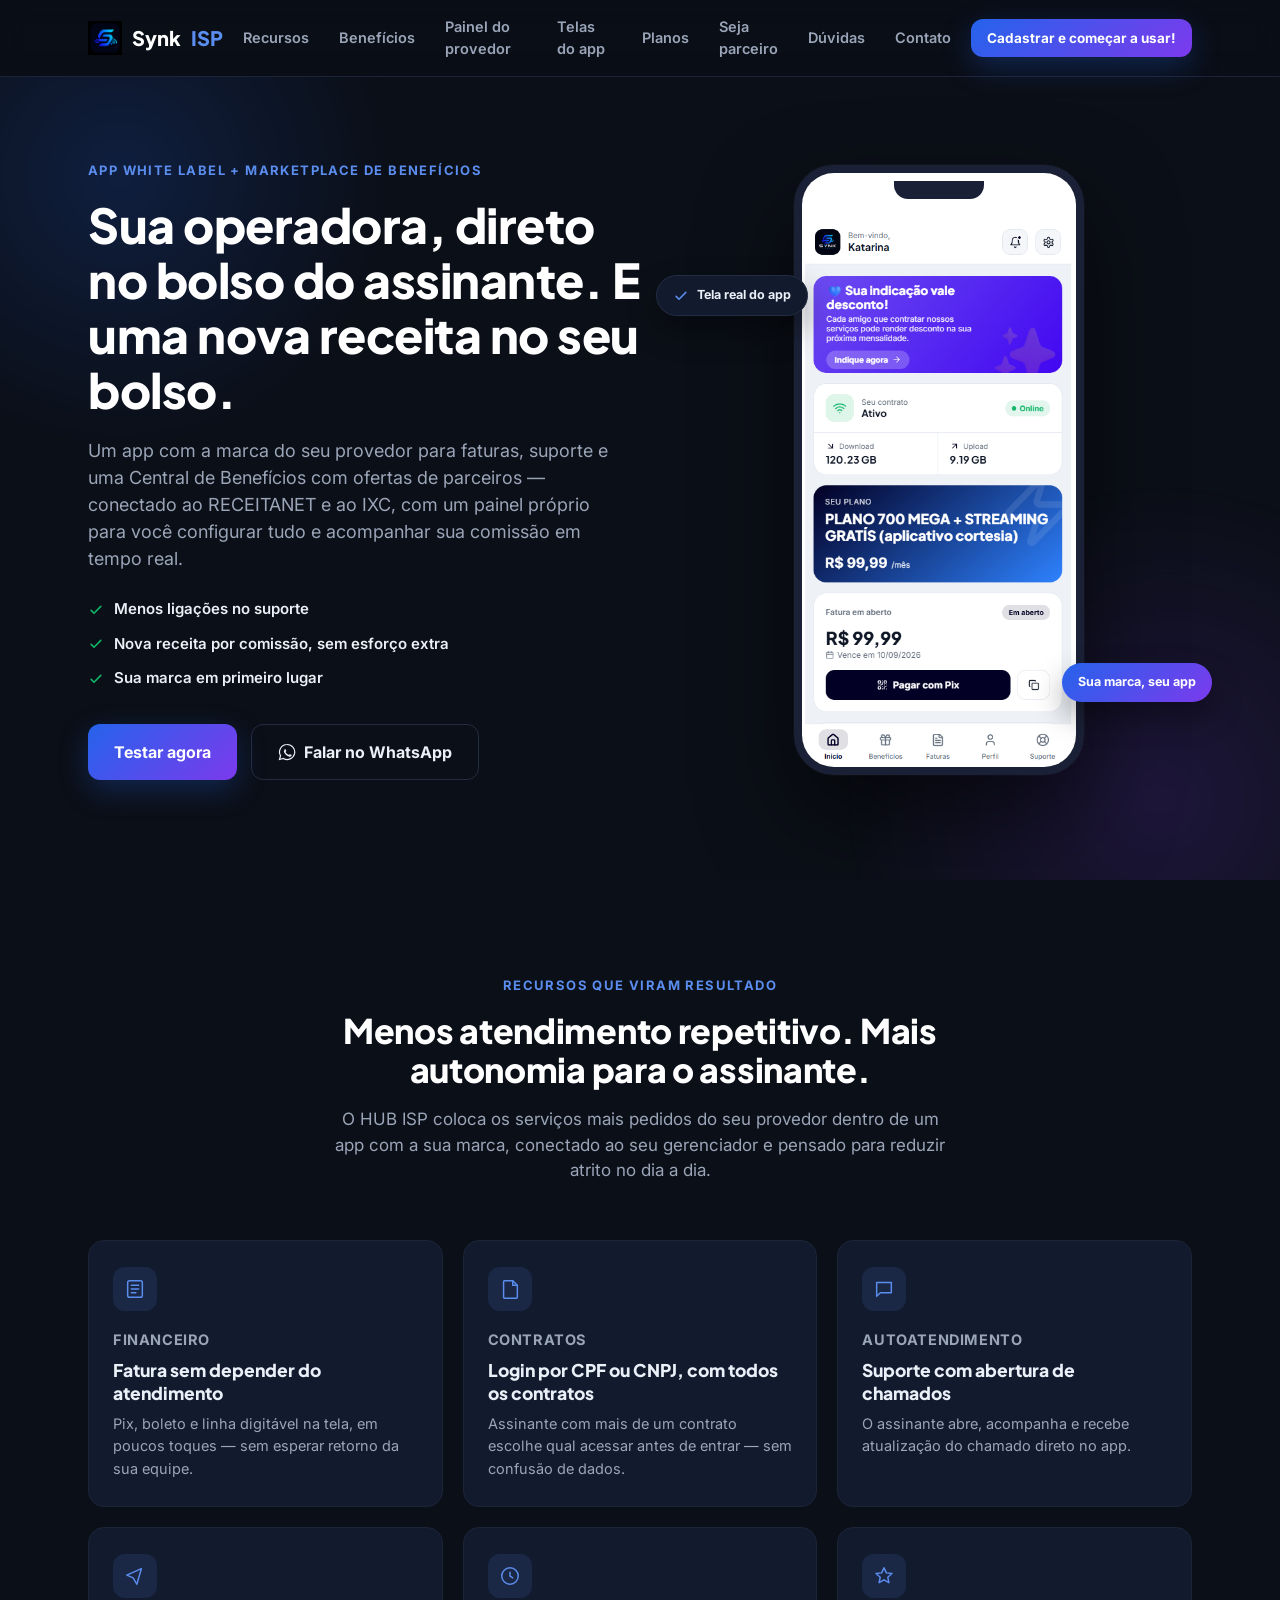
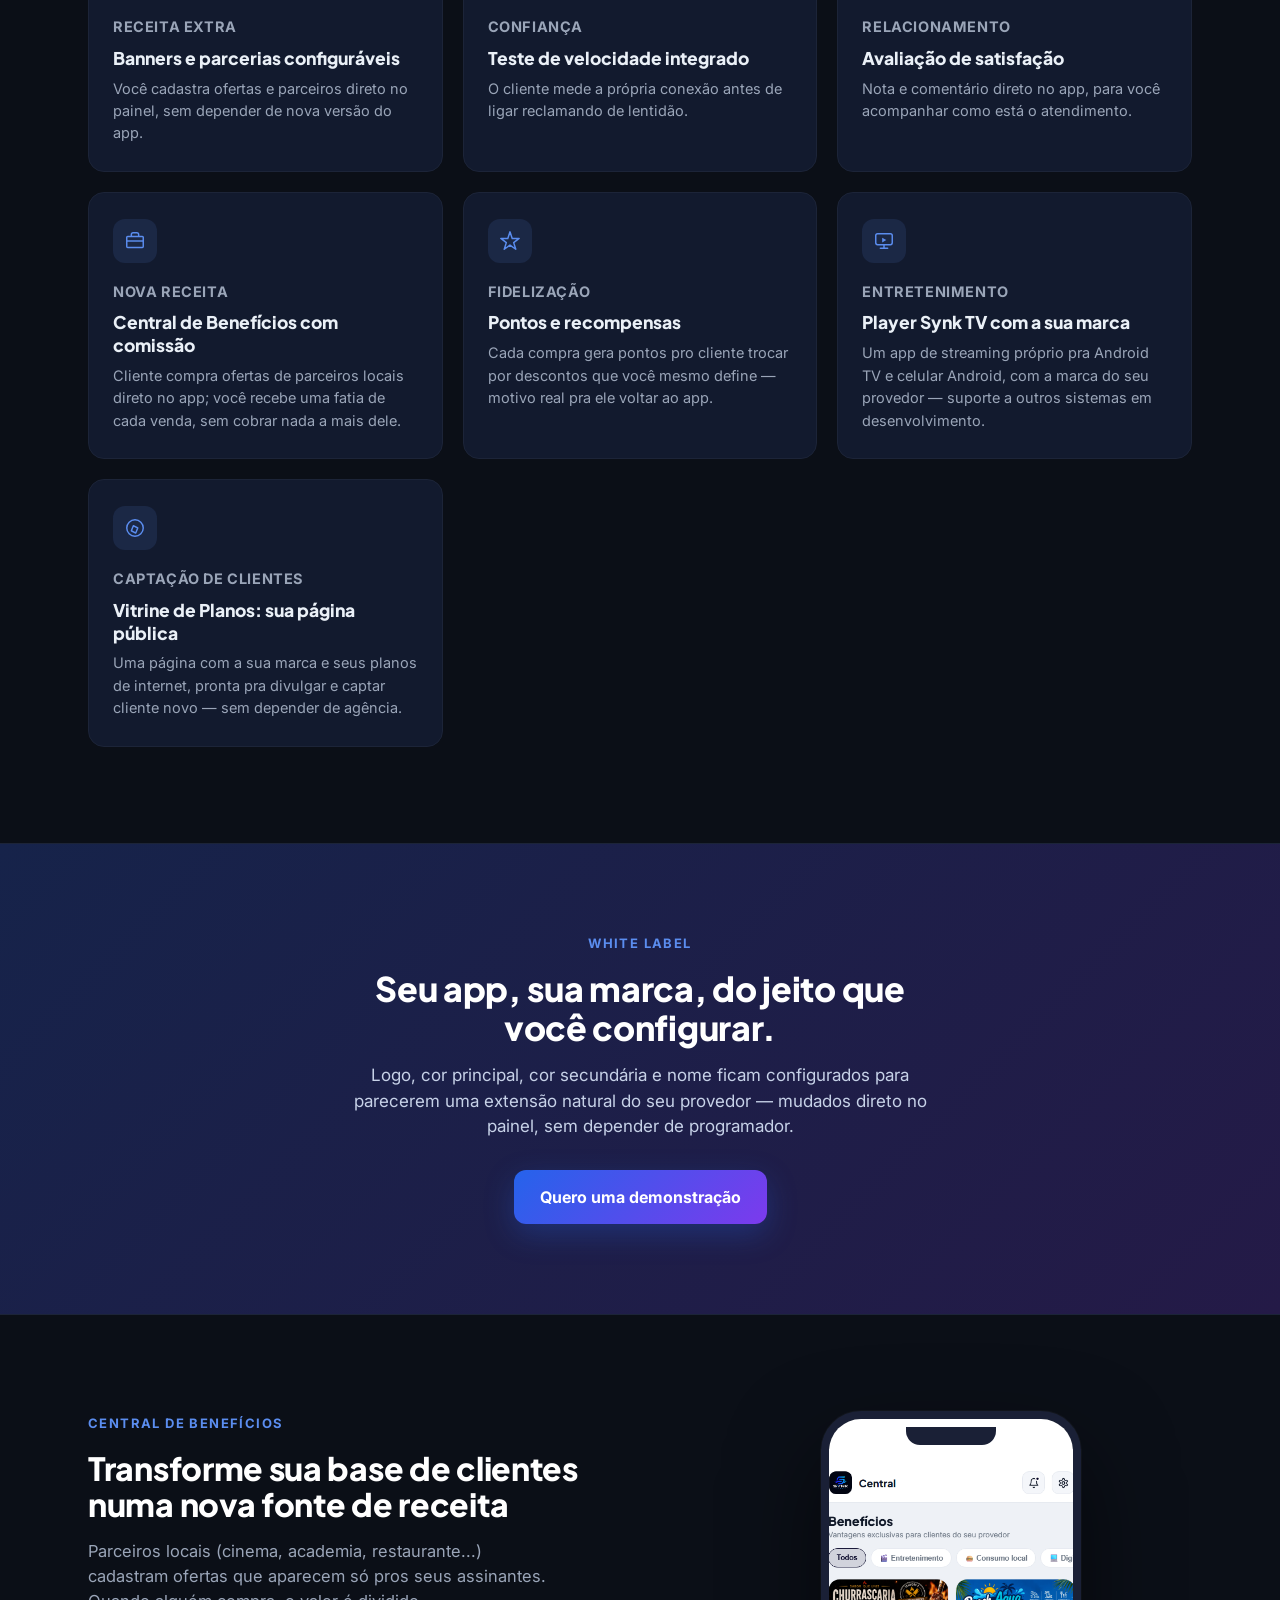
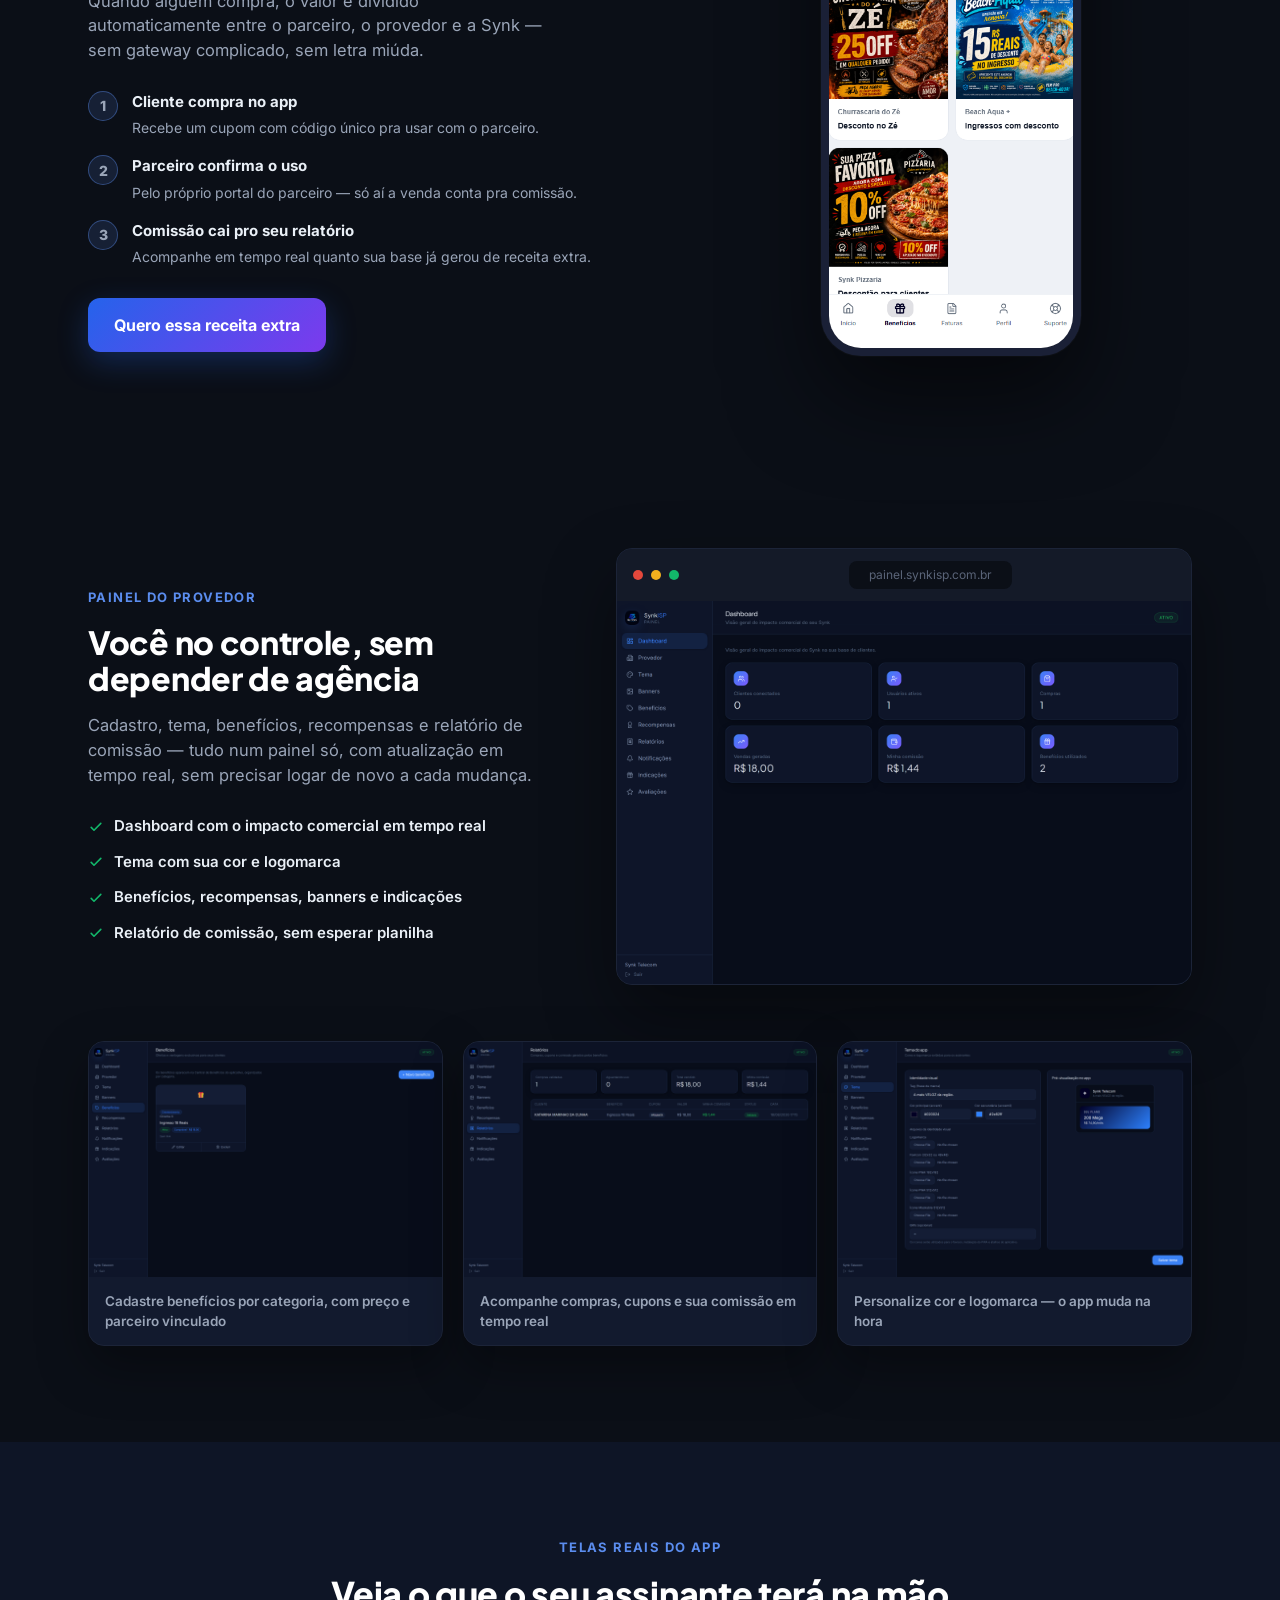
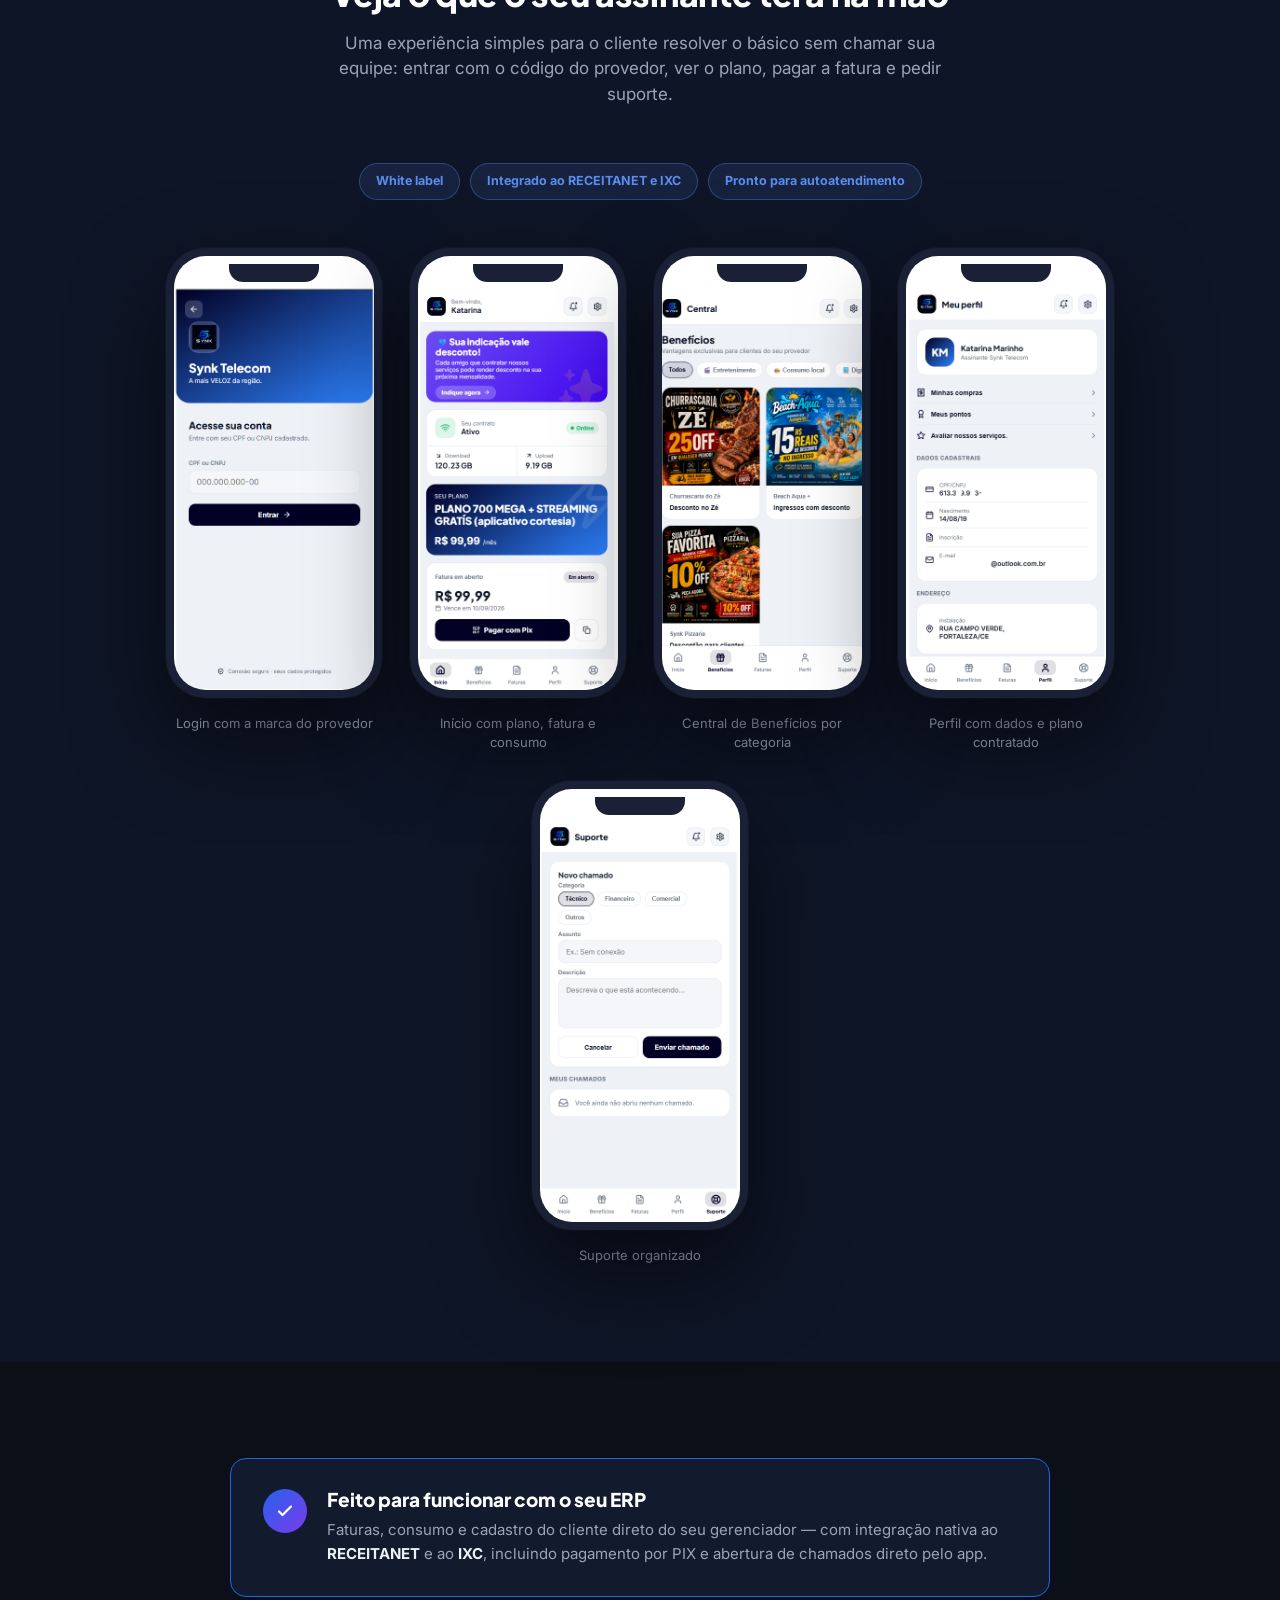
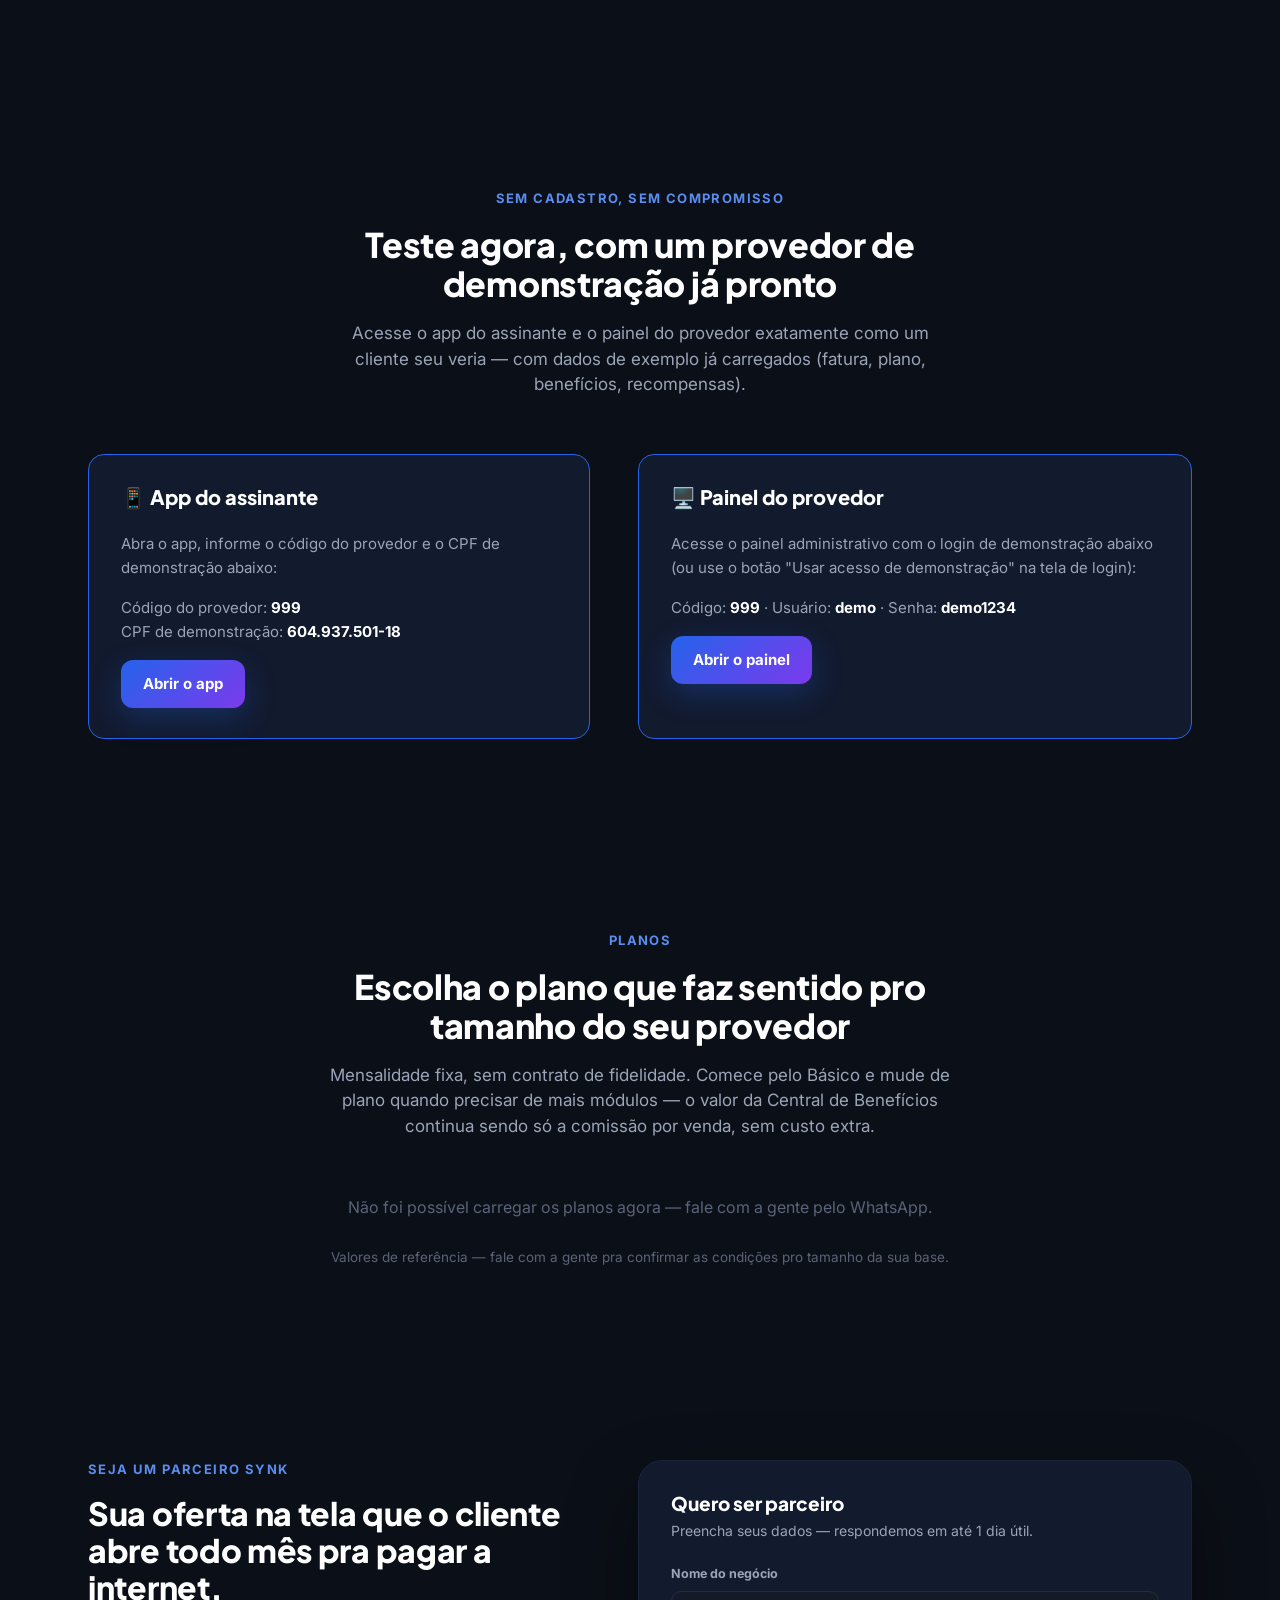
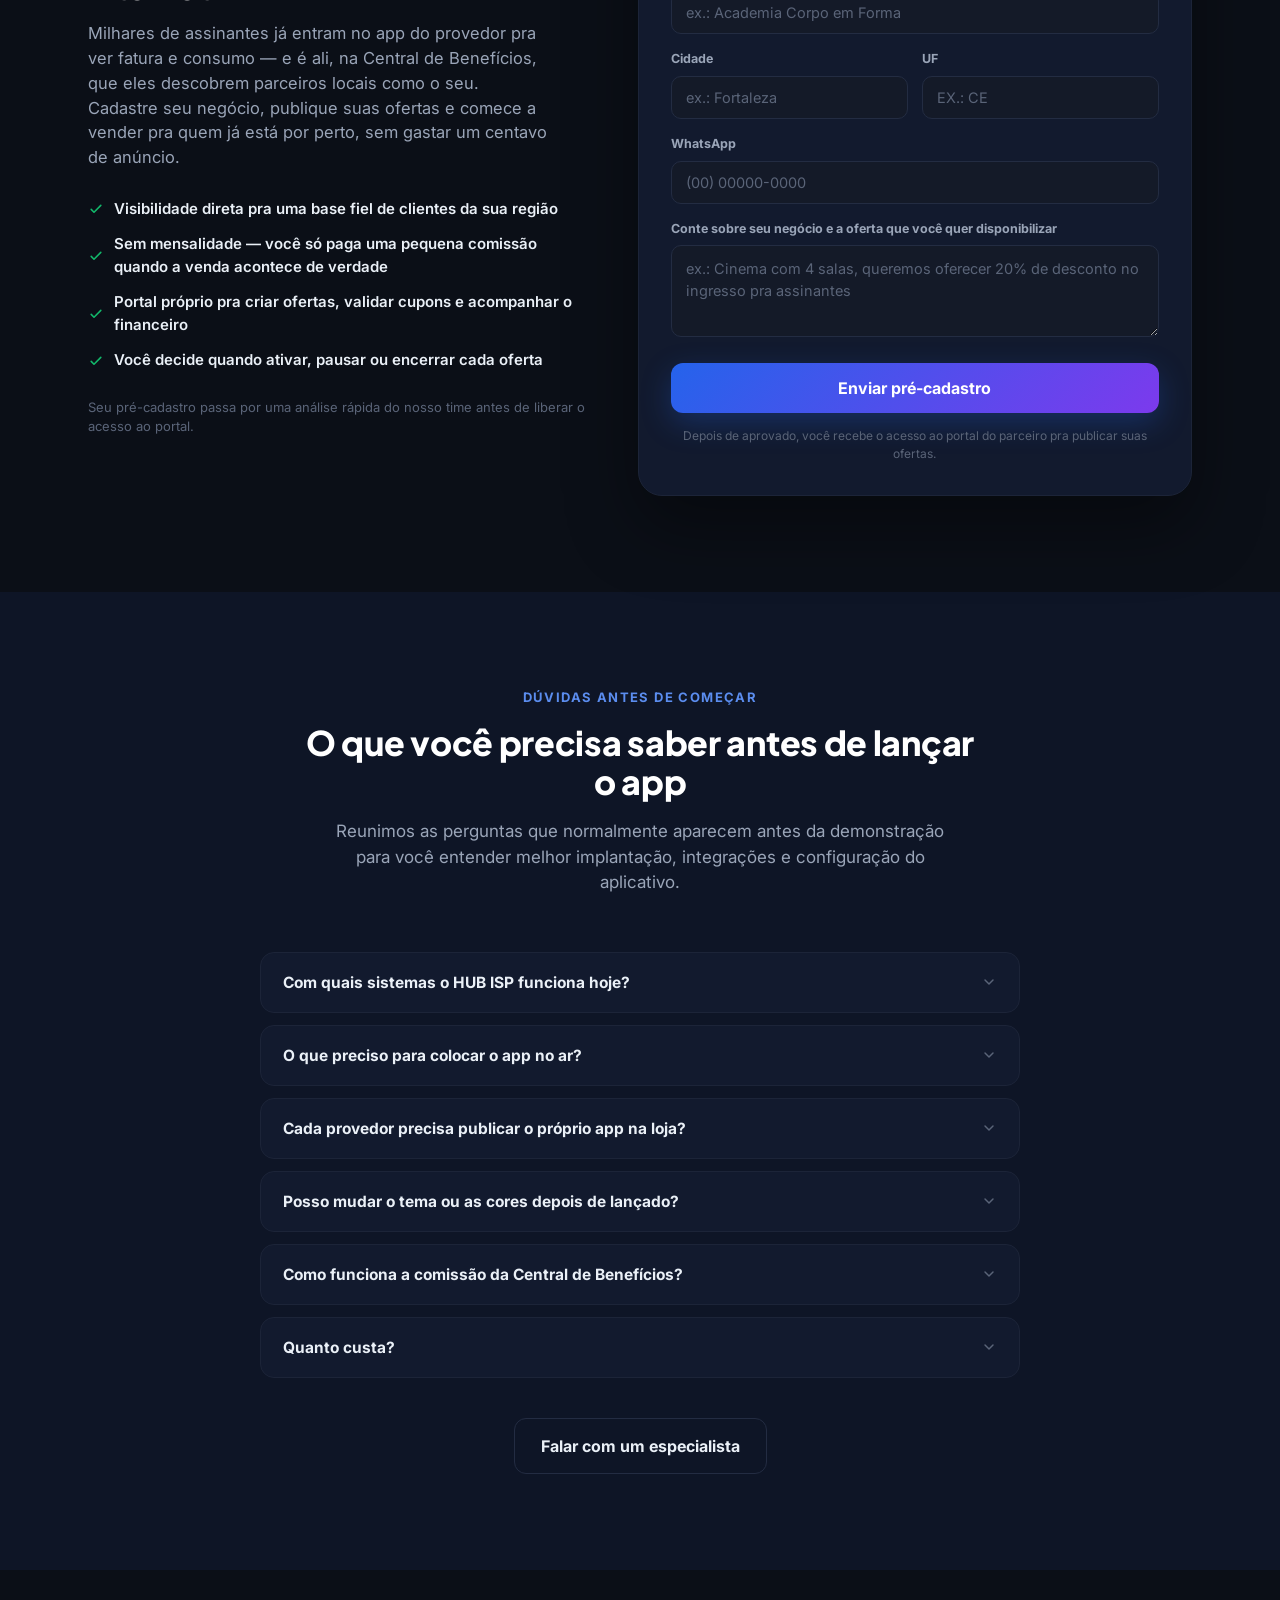
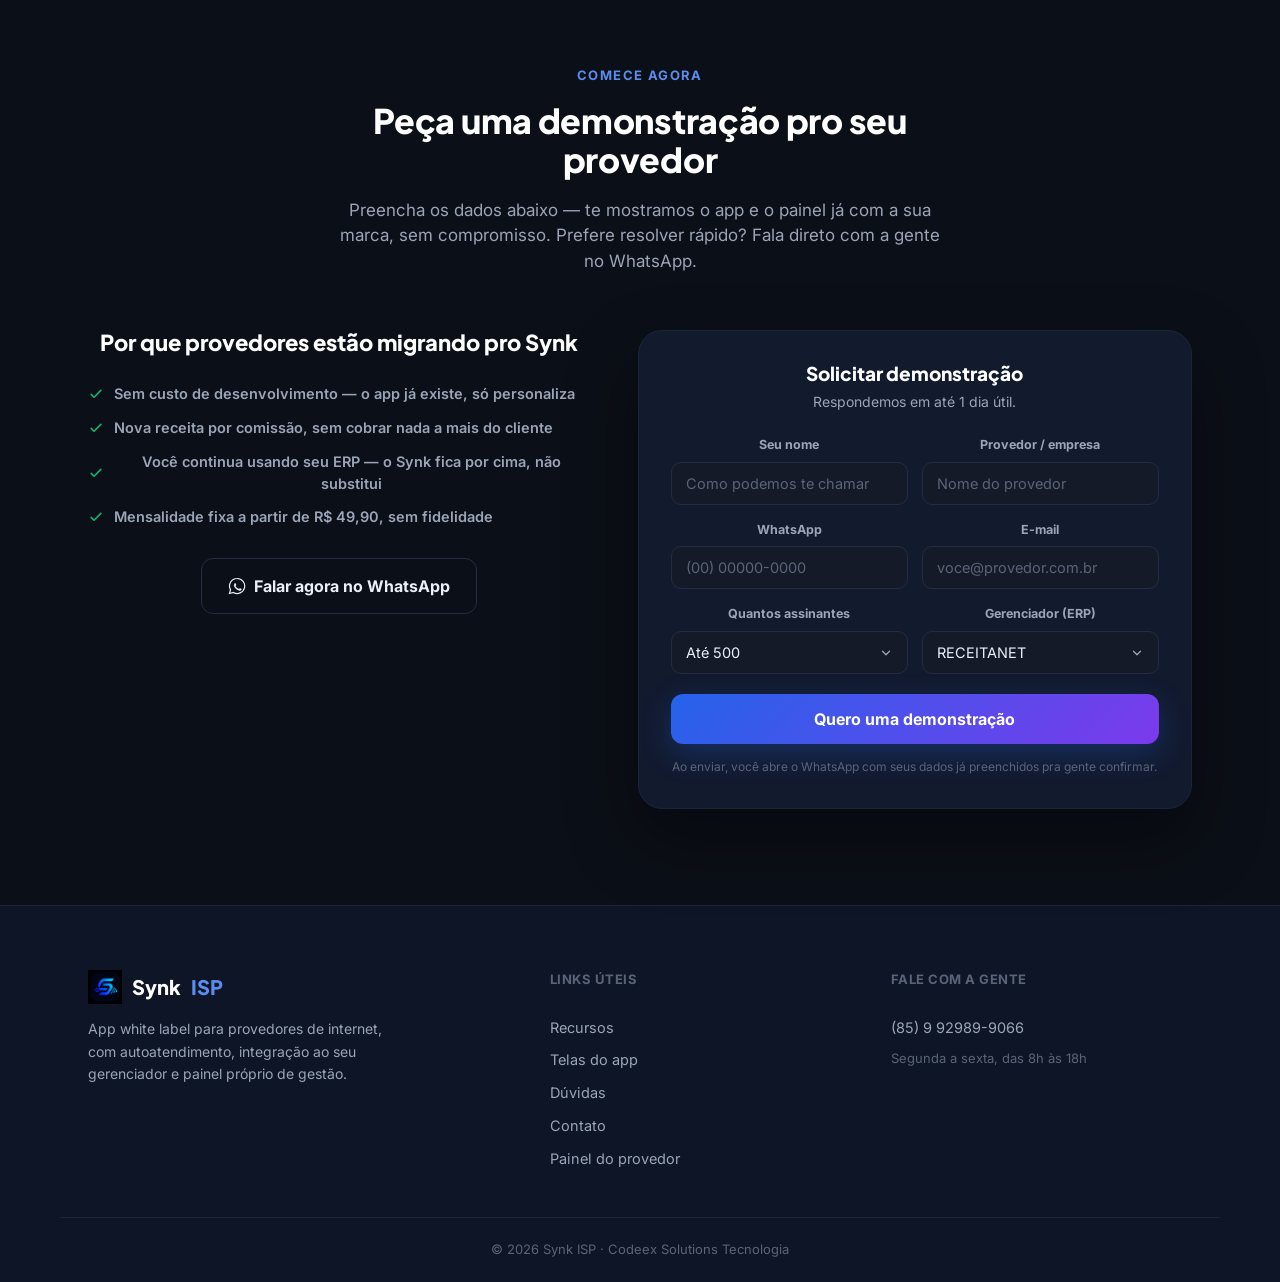
==== commit 7db611ee: "feat: plano via admin" ====
--- a/index.html
+++ b/index.html
@@ -408,58 +408,8 @@
         por venda, sem custo extra.
       </p>
 
-      <div class="pricing-grid">
-        <article class="pricing-card">
-          <p class="pricing-name">Básico</p>
-          <div class="pricing-price"><strong>R$ 49,90</strong><span>/mês</span></div>
-          <p class="pricing-sub">Pra começar a monetizar sua base</p>
-          <ul class="check-list">
-            <li><svg viewBox="0 0 20 20" width="16" height="16"><path d="M4 10.5l3.5 3.5L16 5.5" fill="none" stroke="currentColor" stroke-width="2" stroke-linecap="round" stroke-linejoin="round"/></svg> App white label com faturas e suporte</li>
-            <li><svg viewBox="0 0 20 20" width="16" height="16"><path d="M4 10.5l3.5 3.5L16 5.5" fill="none" stroke="currentColor" stroke-width="2" stroke-linecap="round" stroke-linejoin="round"/></svg> Central de Benefícios</li>
-            <li><svg viewBox="0 0 20 20" width="16" height="16"><path d="M4 10.5l3.5 3.5L16 5.5" fill="none" stroke="currentColor" stroke-width="2" stroke-linecap="round" stroke-linejoin="round"/></svg> Painel com tema e banners</li>
-          </ul>
-          <a class="btn btn-outline" href="https://wa.me/5585992989066?text=Ol%C3%A1%2C%20quero%20come%C3%A7ar%20no%20plano%20B%C3%A1sico%20do%20Synk" target="_blank" rel="noopener">Começar no Básico</a>
-        </article>
-
-        <article class="pricing-card featured">
-          <span class="pricing-badge">Mais escolhido</span>
-          <p class="pricing-name">Profissional</p>
-          <div class="pricing-price"><strong>R$ 99,90</strong><span>/mês</span></div>
-          <p class="pricing-sub">Pra fidelizar e vender mais planos</p>
-          <ul class="check-list">
-            <li><svg viewBox="0 0 20 20" width="16" height="16"><path d="M4 10.5l3.5 3.5L16 5.5" fill="none" stroke="currentColor" stroke-width="2" stroke-linecap="round" stroke-linejoin="round"/></svg> Tudo do plano Básico</li>
-            <li><svg viewBox="0 0 20 20" width="16" height="16"><path d="M4 10.5l3.5 3.5L16 5.5" fill="none" stroke="currentColor" stroke-width="2" stroke-linecap="round" stroke-linejoin="round"/></svg> Pontos e recompensas</li>
-            <li><svg viewBox="0 0 20 20" width="16" height="16"><path d="M4 10.5l3.5 3.5L16 5.5" fill="none" stroke="currentColor" stroke-width="2" stroke-linecap="round" stroke-linejoin="round"/></svg> Notificação push segmentada por cliente</li>
-            <li><svg viewBox="0 0 20 20" width="16" height="16"><path d="M4 10.5l3.5 3.5L16 5.5" fill="none" stroke="currentColor" stroke-width="2" stroke-linecap="round" stroke-linejoin="round"/></svg>Espaço para oferecer Internet Móvel (planos de dados)</li>
-          </ul>
-          <a class="btn btn-primary" href="https://wa.me/5585992989066?text=Ol%C3%A1%2C%20quero%20come%C3%A7ar%20no%20plano%20Profissional%20do%20Synk" target="_blank" rel="noopener">Começar no Profissional</a>
-        </article>
-
-        <article class="pricing-card">
-          <span class="pricing-badge" style="background:linear-gradient(135deg,#22B8CF,#5B8DEF);">Novo</span>
-          <p class="pricing-name">Avançado</p>
-          <div class="pricing-price"><strong>R$ 119,90</strong><span>/mês</span></div>
-          <p class="pricing-sub">Pra captar cliente novo, não só reter o atual</p>
-          <ul class="check-list">
-            <li><svg viewBox="0 0 20 20" width="16" height="16"><path d="M4 10.5l3.5 3.5L16 5.5" fill="none" stroke="currentColor" stroke-width="2" stroke-linecap="round" stroke-linejoin="round"/></svg> Tudo do plano Profissional</li>
-            <li><svg viewBox="0 0 20 20" width="16" height="16"><path d="M4 10.5l3.5 3.5L16 5.5" fill="none" stroke="currentColor" stroke-width="2" stroke-linecap="round" stroke-linejoin="round"/></svg> Vitrine de Planos — sua página pública</li>
-            <li><svg viewBox="0 0 20 20" width="16" height="16"><path d="M4 10.5l3.5 3.5L16 5.5" fill="none" stroke="currentColor" stroke-width="2" stroke-linecap="round" stroke-linejoin="round"/></svg> Player Synk TV (Android TV e celular Android)</li>
-          </ul>
-          <a class="btn btn-outline" href="https://wa.me/5585992989066?text=Ol%C3%A1%2C%20quero%20come%C3%A7ar%20no%20plano%20Avan%C3%A7ado%20do%20Synk" target="_blank" rel="noopener">Começar no Avançado</a>
-        </article>
-
-        <article class="pricing-card">
-          <p class="pricing-name">Enterprise</p>
-          <div class="pricing-price"><strong>R$ 199,90</strong><span>/mês</span></div>
-          <p class="pricing-sub">Pra quem quer o pacote completo</p>
-          <ul class="check-list">
-            <li><svg viewBox="0 0 20 20" width="16" height="16"><path d="M4 10.5l3.5 3.5L16 5.5" fill="none" stroke="currentColor" stroke-width="2" stroke-linecap="round" stroke-linejoin="round"/></svg> Tudo do plano Avançado</li>
-            <li><svg viewBox="0 0 20 20" width="16" height="16"><path d="M4 10.5l3.5 3.5L16 5.5" fill="none" stroke="currentColor" stroke-width="2" stroke-linecap="round" stroke-linejoin="round"/></svg> Desbloqueio de confiança</li>
-            <li><svg viewBox="0 0 20 20" width="16" height="16"><path d="M4 10.5l3.5 3.5L16 5.5" fill="none" stroke="currentColor" stroke-width="2" stroke-linecap="round" stroke-linejoin="round"/></svg> Player Synk TV (Android TV e celular Android)</li>
-            <li><svg viewBox="0 0 20 20" width="16" height="16"><path d="M4 10.5l3.5 3.5L16 5.5" fill="none" stroke="currentColor" stroke-width="2" stroke-linecap="round" stroke-linejoin="round"/></svg> Suporte prioritário</li>
-          </ul>
-          <a class="btn btn-outline" href="https://wa.me/5585992989066?text=Ol%C3%A1%2C%20quero%20come%C3%A7ar%20no%20plano%20Enterprise%20do%20Synk" target="_blank" rel="noopener">Começar no Enterprise</a>
-        </article>
+      <div class="pricing-grid" id="pricingGrid">
+        <p style="text-align:center;color:var(--text-mute);grid-column:1/-1;">Carregando planos…</p>
       </div>
 
       <p class="pricing-note">Valores de referência — fale com a gente pra confirmar as condições pro tamanho da sua base.</p>
@@ -590,7 +540,7 @@
             Quanto custa?
             <svg class="faq-chevron" viewBox="0 0 20 20" width="16" height="16"><path d="M5 7.5l5 5 5-5" fill="none" stroke="currentColor" stroke-width="1.8" stroke-linecap="round" stroke-linejoin="round"/></svg>
           </button>
-          <div class="faq-a"><p>Temos 4 planos fixos — Básico (R$ 49,90/mês), Profissional (R$ 99,90/mês), Avançado (R$ 119,90/mês) e Enterprise (R$ 199,90/mês) — veja o que entra em cada um <a href="#planos" style="color:var(--accent);text-decoration:underline;">na seção de planos</a>. A Central de Benefícios não tem custo à parte: você só recebe a comissão de cada venda.</p></div>
+          <div class="faq-a"><p>Temos planos fixos com mensalidade sem fidelidade — veja os valores e o que entra em cada um <a href="#planos" style="color:var(--accent);text-decoration:underline;">na seção de planos</a>. A Central de Benefícios não tem custo à parte: você só recebe a comissão de cada venda.</p></div>
         </div>
       </div>
 
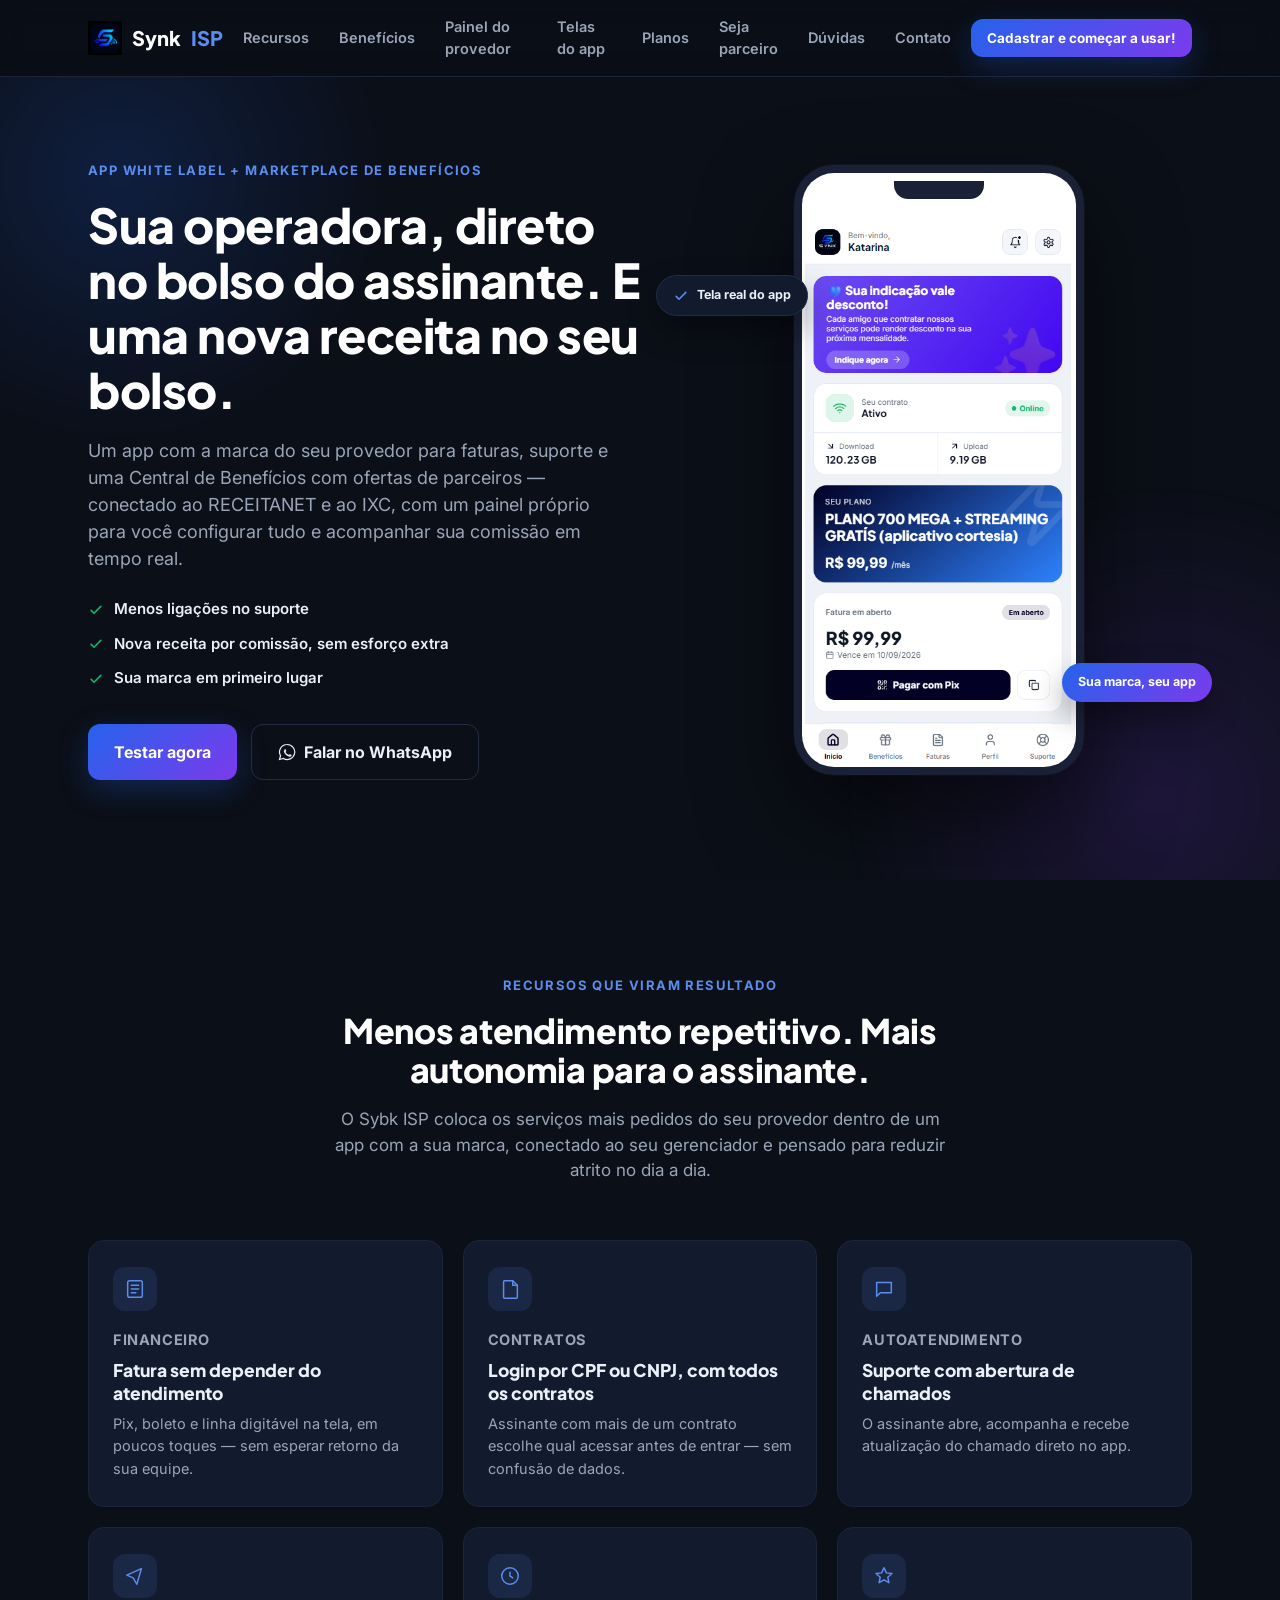
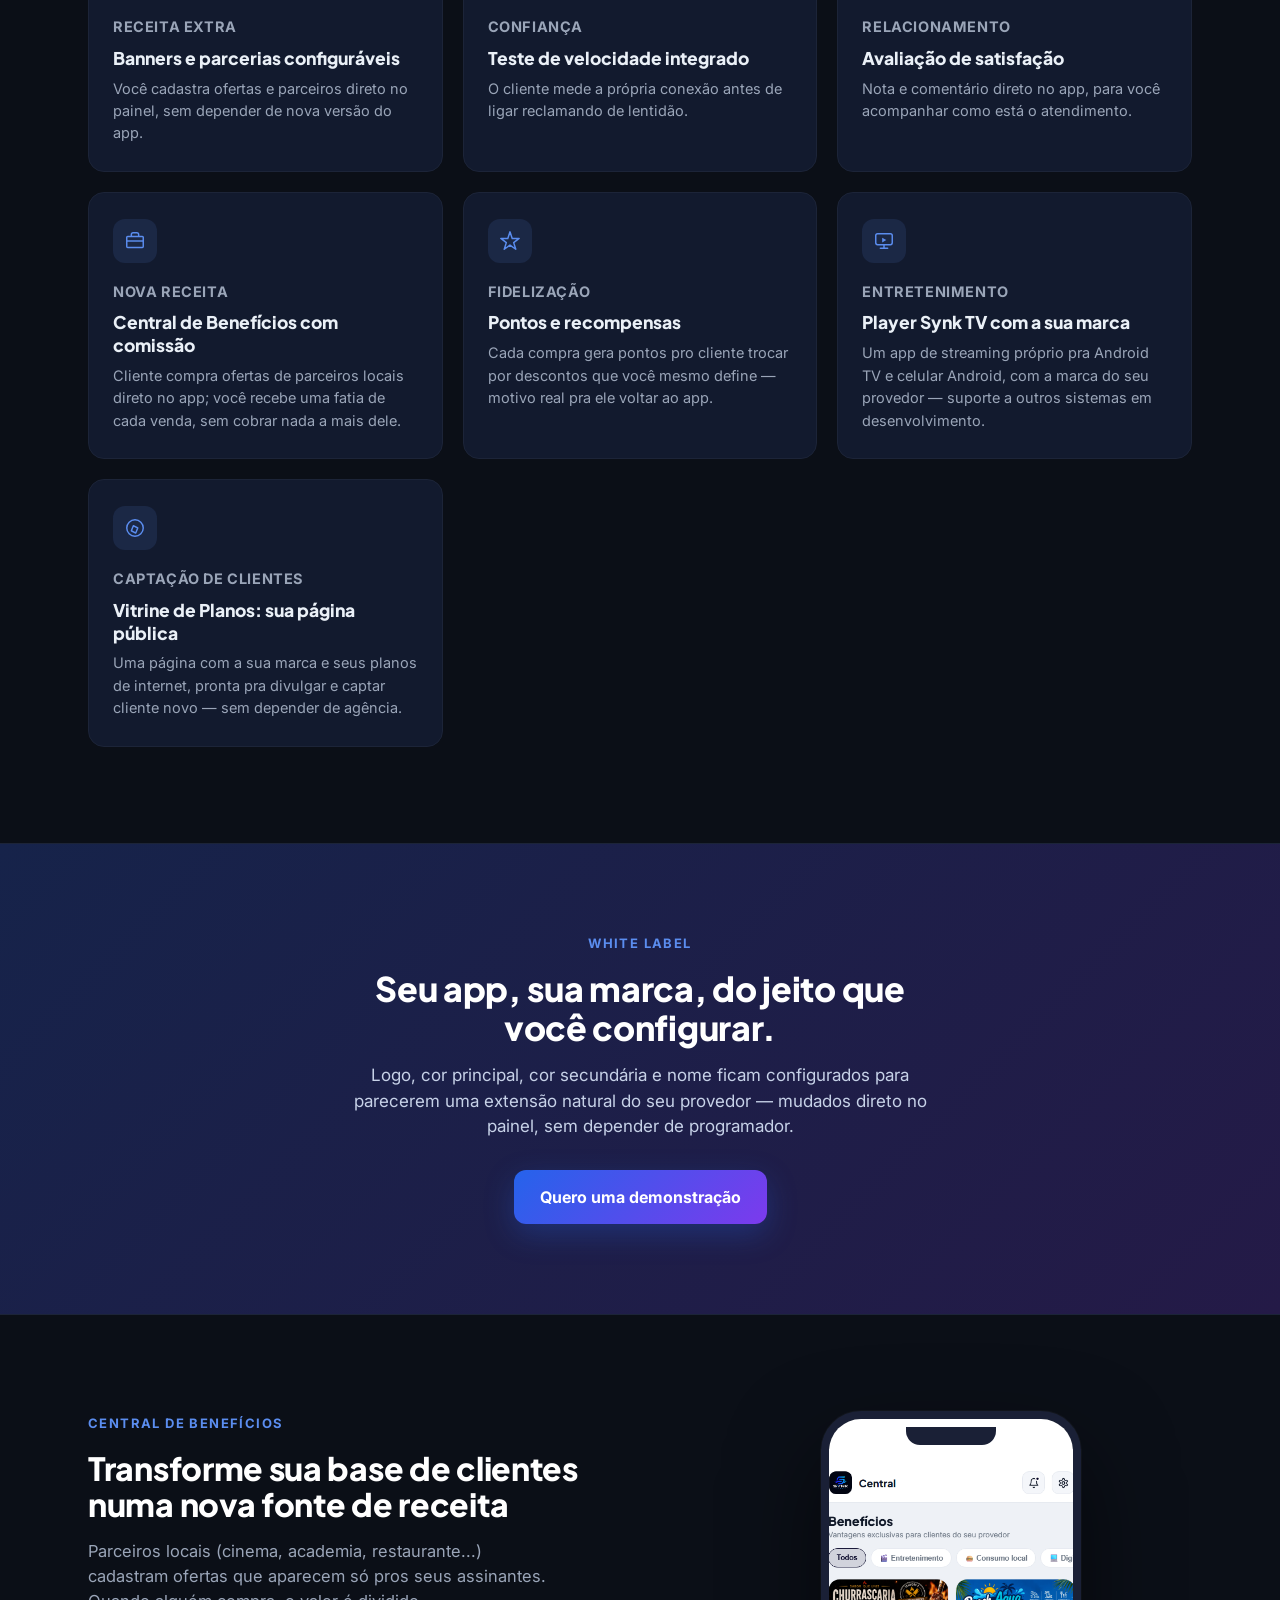
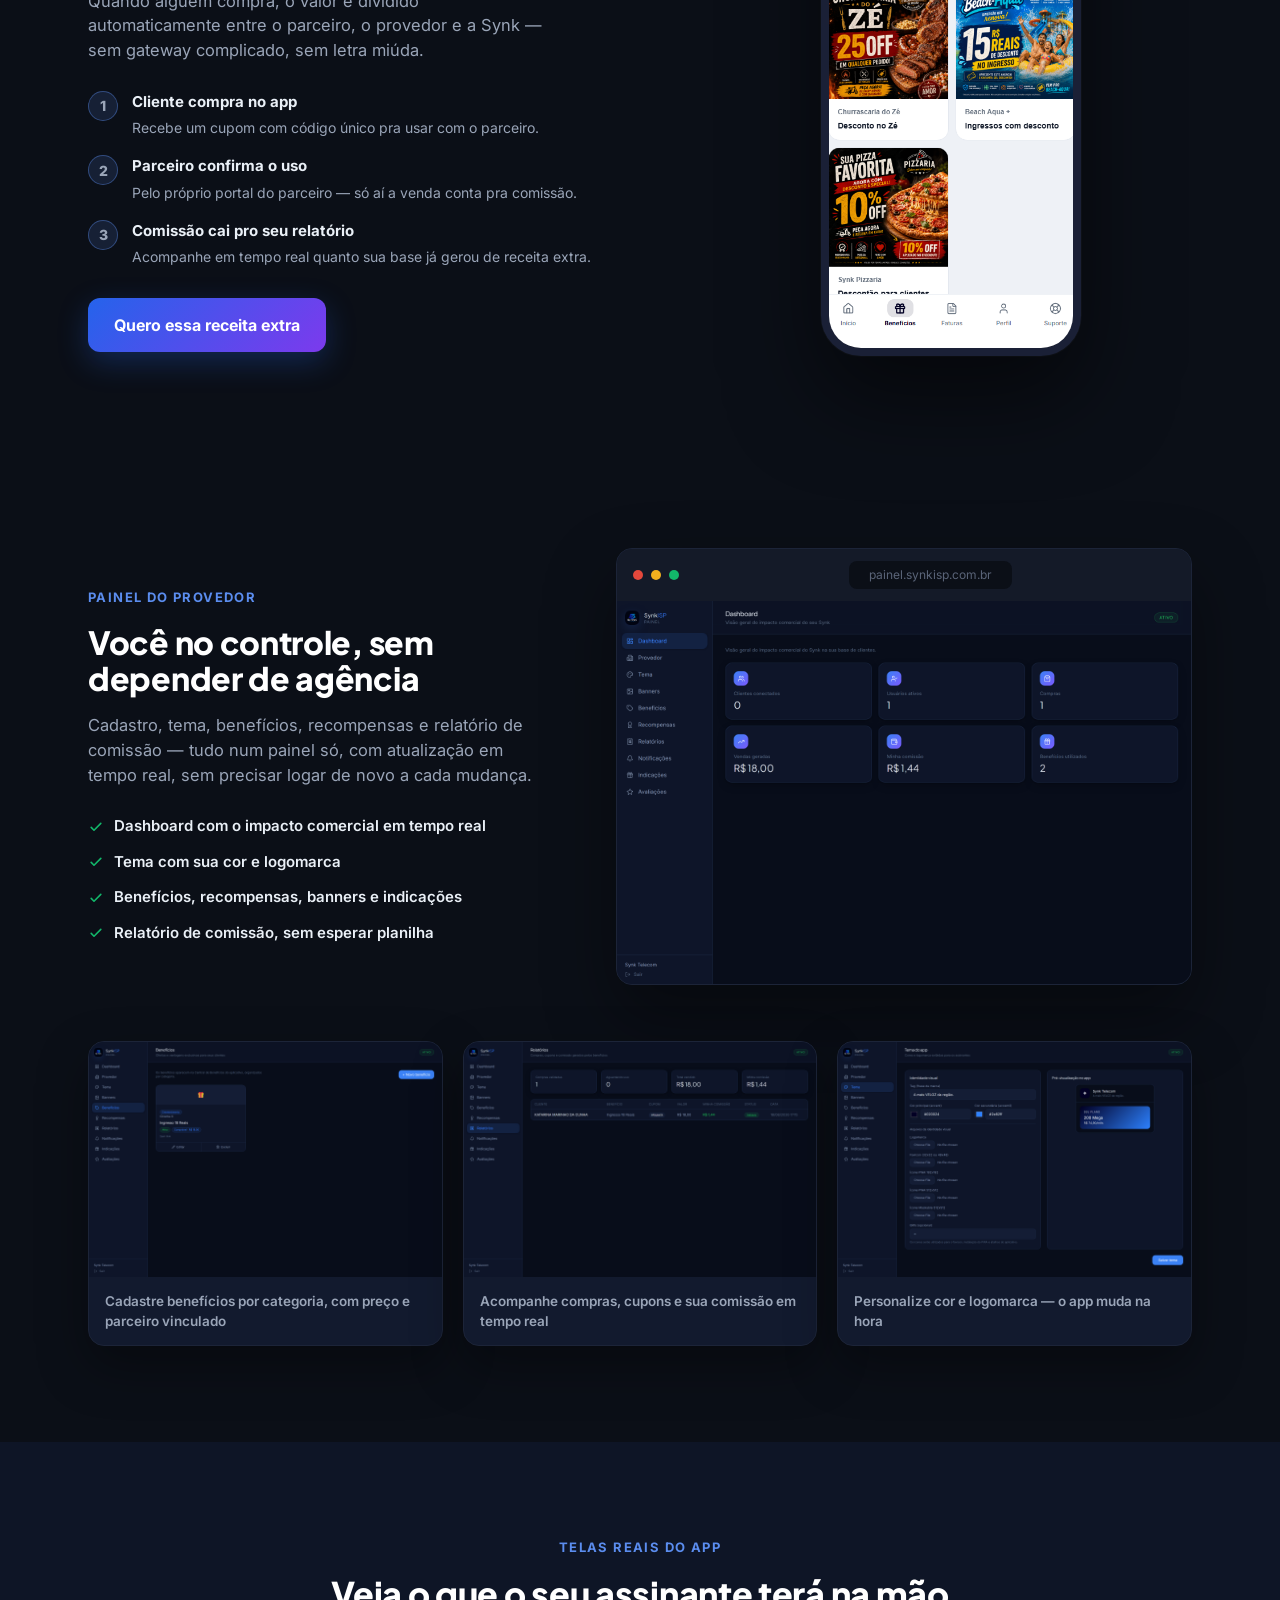
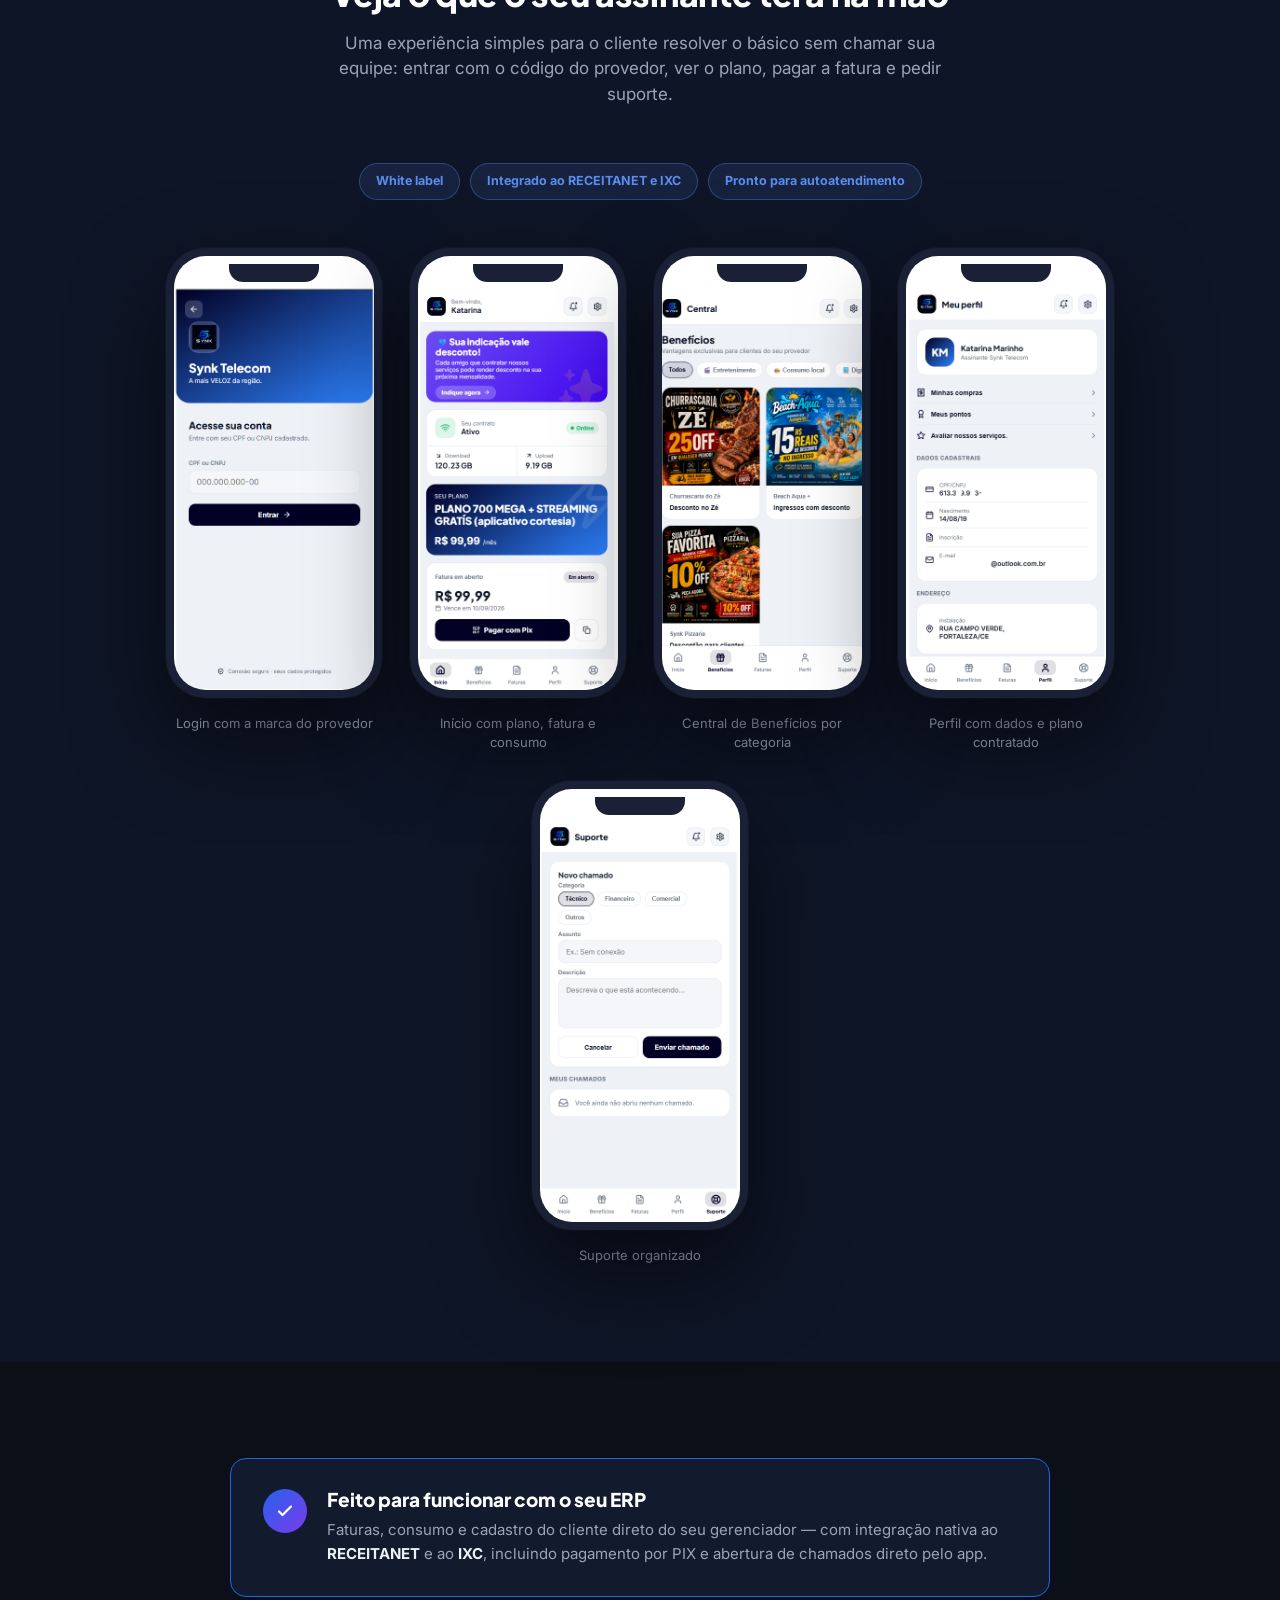
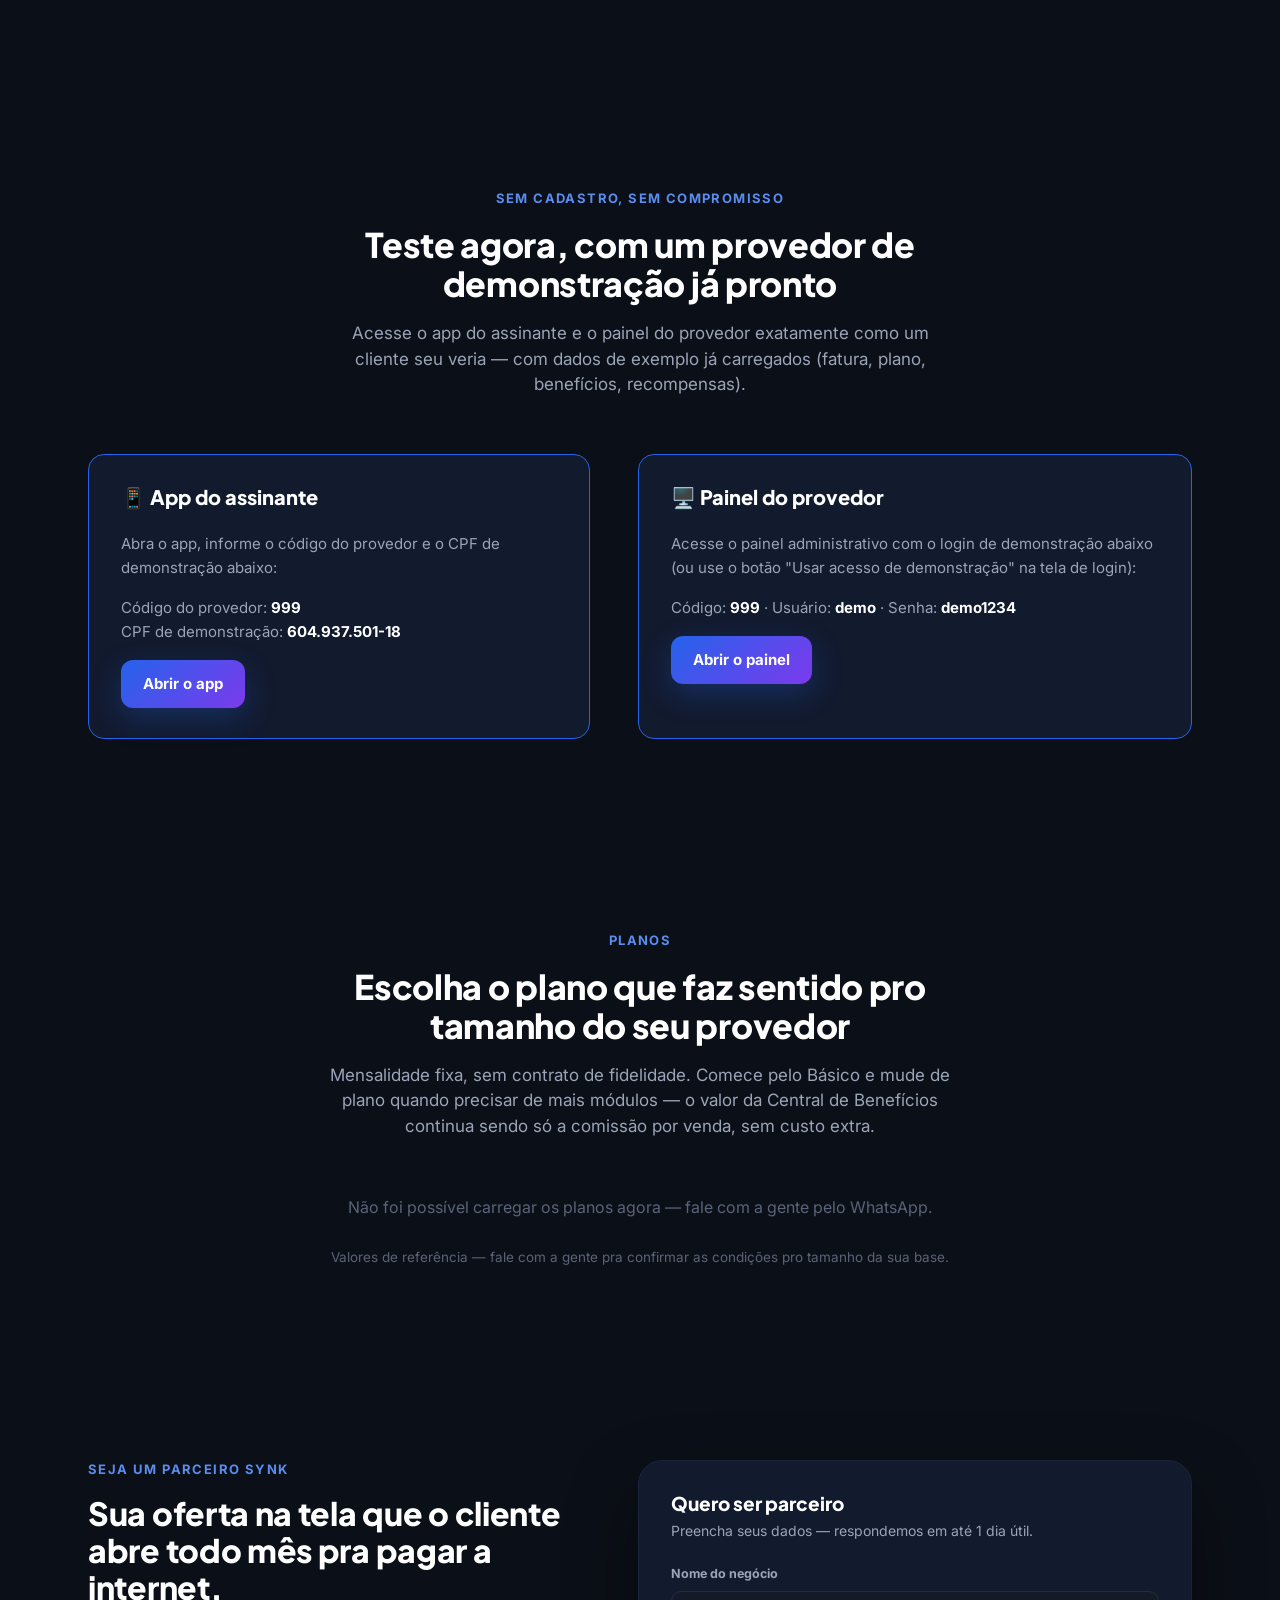
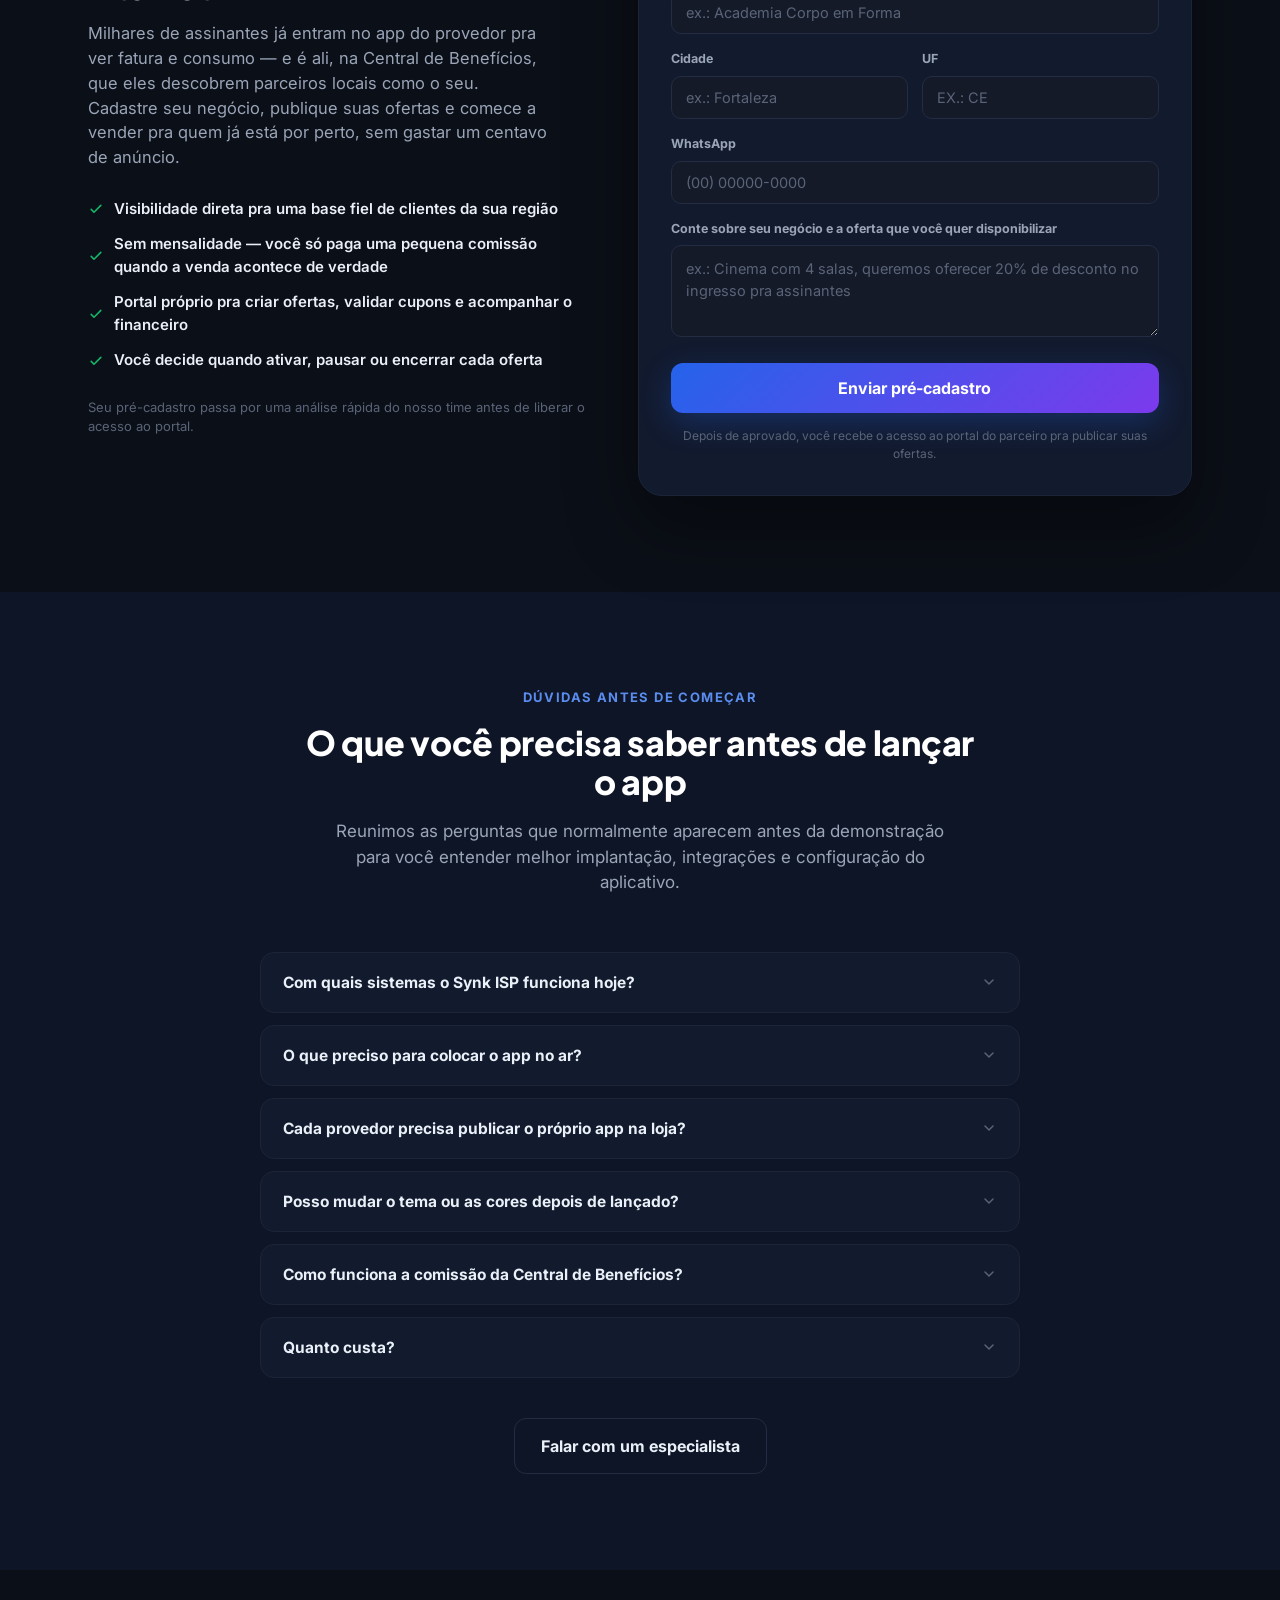
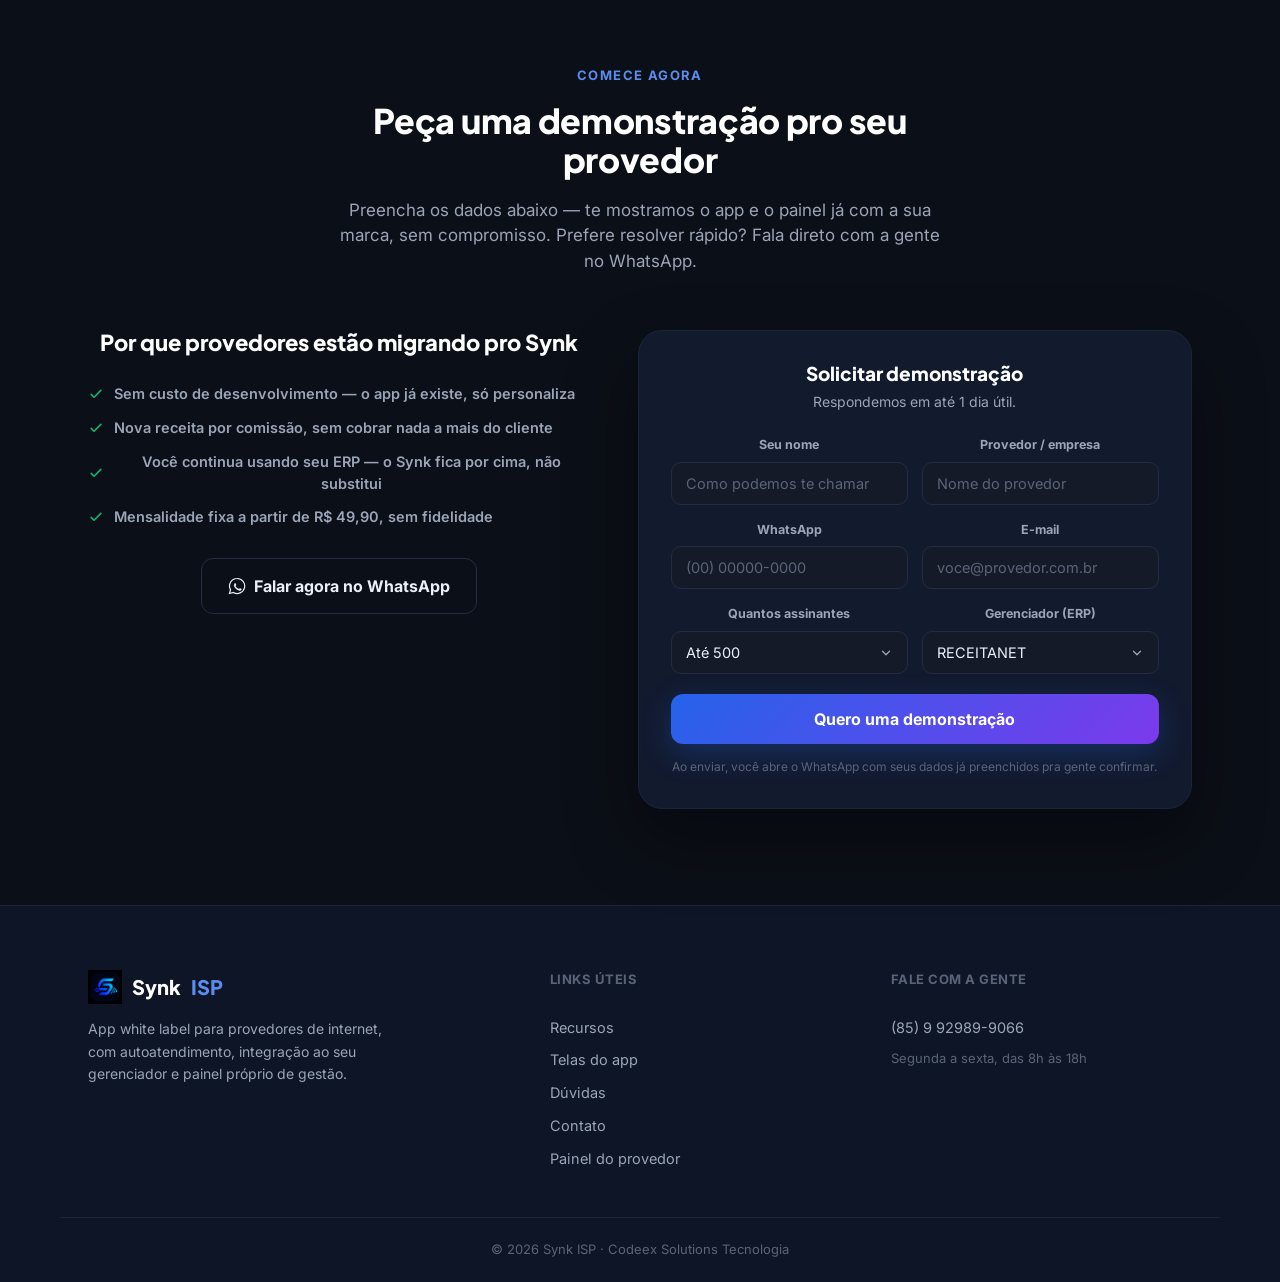
==== commit de5d993b: "feat: ajuste informação de iptv" ====
--- a/index.html
+++ b/index.html
@@ -74,7 +74,7 @@
 
         <div class="hero-actions">
           <a class="btn btn-primary btn-lg" href="#teste">Testar agora</a>
-          <a class="btn btn-outline btn-lg" href="https://wa.me/5585992989066?text=Ol%C3%A1%2C%20quero%20conhecer%20o%20HUB%20ISP" target="_blank" rel="noopener">
+          <a class="btn btn-outline btn-lg" href="https://wa.me/5585992989066?text=Ol%C3%A1%2C%20quero%20conhecer%20o%20Sybk%20ISP" target="_blank" rel="noopener">
             <svg viewBox="0 0 24 24" width="18" height="18" aria-hidden="true"><path d="M12 2a10 10 0 0 0-8.6 15L2 22l5.2-1.4A10 10 0 1 0 12 2Z" fill="none" stroke="currentColor" stroke-width="1.6"/><path d="M8.5 8.7c.2-.5.4-.5.7-.5h.5c.2 0 .4 0 .6.4.2.5.7 1.6.7 1.7.1.1.1.3 0 .4-.1.2-.2.3-.3.4l-.4.5c-.1.1-.3.3-.1.6.2.4.8 1.3 1.7 2.1 1.2 1 2.1 1.3 2.5 1.5.3.1.4.1.6-.1l.6-.7c.2-.2.4-.2.6-.1l1.5.7c.2.1.4.2.4.4.1.5-.1 1.3-.5 1.6-.5.5-1.4.8-2.3.6-1.8-.4-3.5-1.3-4.9-2.7-1.2-1.1-2-2.4-2.4-3.2-.4-.9-.2-1.8.3-2.4l.2-.2Z" fill="currentColor"/></svg>
             Falar no WhatsApp
           </a>
@@ -108,7 +108,7 @@
       <p class="eyebrow eyebrow-center">Recursos que viram resultado</p>
       <h2 class="section-title">Menos atendimento repetitivo. Mais autonomia para o assinante.</h2>
       <p class="section-lead">
-        O HUB ISP coloca os serviços mais pedidos do seu provedor dentro de um app com a sua marca,
+        O Sybk ISP coloca os serviços mais pedidos do seu provedor dentro de um app com a sua marca,
         conectado ao seu gerenciador e pensado para reduzir atrito no dia a dia.
       </p>
 
@@ -497,7 +497,7 @@
       <div class="faq" id="faq">
         <div class="faq-item">
           <button class="faq-q" aria-expanded="false">
-            Com quais sistemas o HUB ISP funciona hoje?
+            Com quais sistemas o Synk ISP funciona hoje?
             <svg class="faq-chevron" viewBox="0 0 20 20" width="16" height="16"><path d="M5 7.5l5 5 5-5" fill="none" stroke="currentColor" stroke-width="1.8" stroke-linecap="round" stroke-linejoin="round"/></svg>
           </button>
           <div class="faq-a"><p>Hoje temos integração nativa com o <strong>RECEITANET</strong> e com o <strong>IXC</strong> — faturas, PIX, consumo, cadastro e abertura de chamados direto pelo app nos dois.</p></div>
@@ -516,7 +516,7 @@
             Cada provedor precisa publicar o próprio app na loja?
             <svg class="faq-chevron" viewBox="0 0 20 20" width="16" height="16"><path d="M5 7.5l5 5 5-5" fill="none" stroke="currentColor" stroke-width="1.8" stroke-linecap="round" stroke-linejoin="round"/></svg>
           </button>
-          <div class="faq-a"><p>Não. O HUB ISP é um PWA: o assinante instala direto pelo navegador, com a marca do seu provedor, sem esperar aprovação de loja de aplicativos.</p></div>
+          <div class="faq-a"><p>Não. O Sybk ISP é um PWA: o assinante instala direto pelo navegador, com a marca do seu provedor, sem esperar aprovação de loja de aplicativos.</p></div>
         </div>
 
         <div class="faq-item">
@@ -657,7 +657,7 @@
 
     <div class="footer-col">
       <h4>Fale com a gente</h4>
-      <!-- <a href="mailto:contato@hubisp.com.br">contato@hubisp.com.br</a> -->
+      <!-- <a href="mailto:contato@Sybkisp.com.br">contato@Sybkisp.com.br</a> -->
       <a href="https://wa.me/5585992989066" target="_blank" rel="noopener">(85) 9 92989-9066</a>
       <span class="footer-hours">Segunda a sexta, das 8h às 18h</span>
     </div>
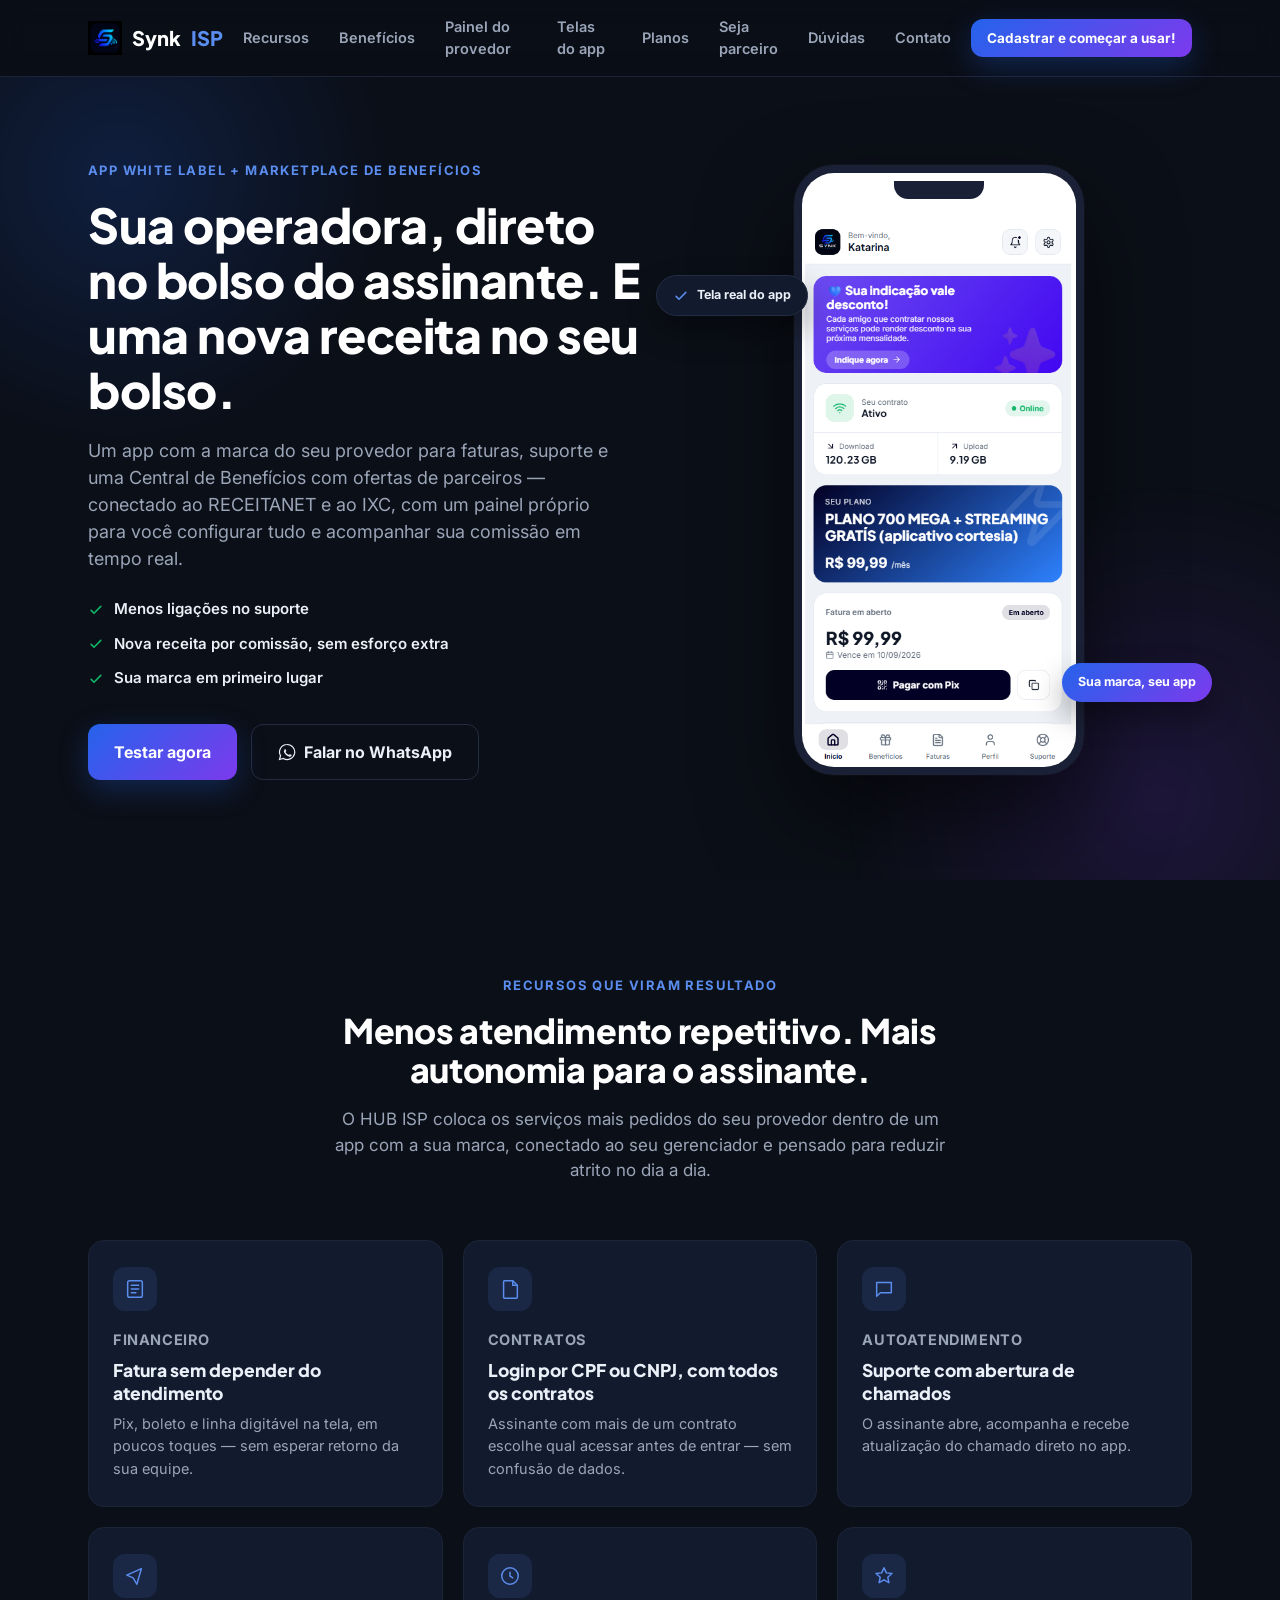
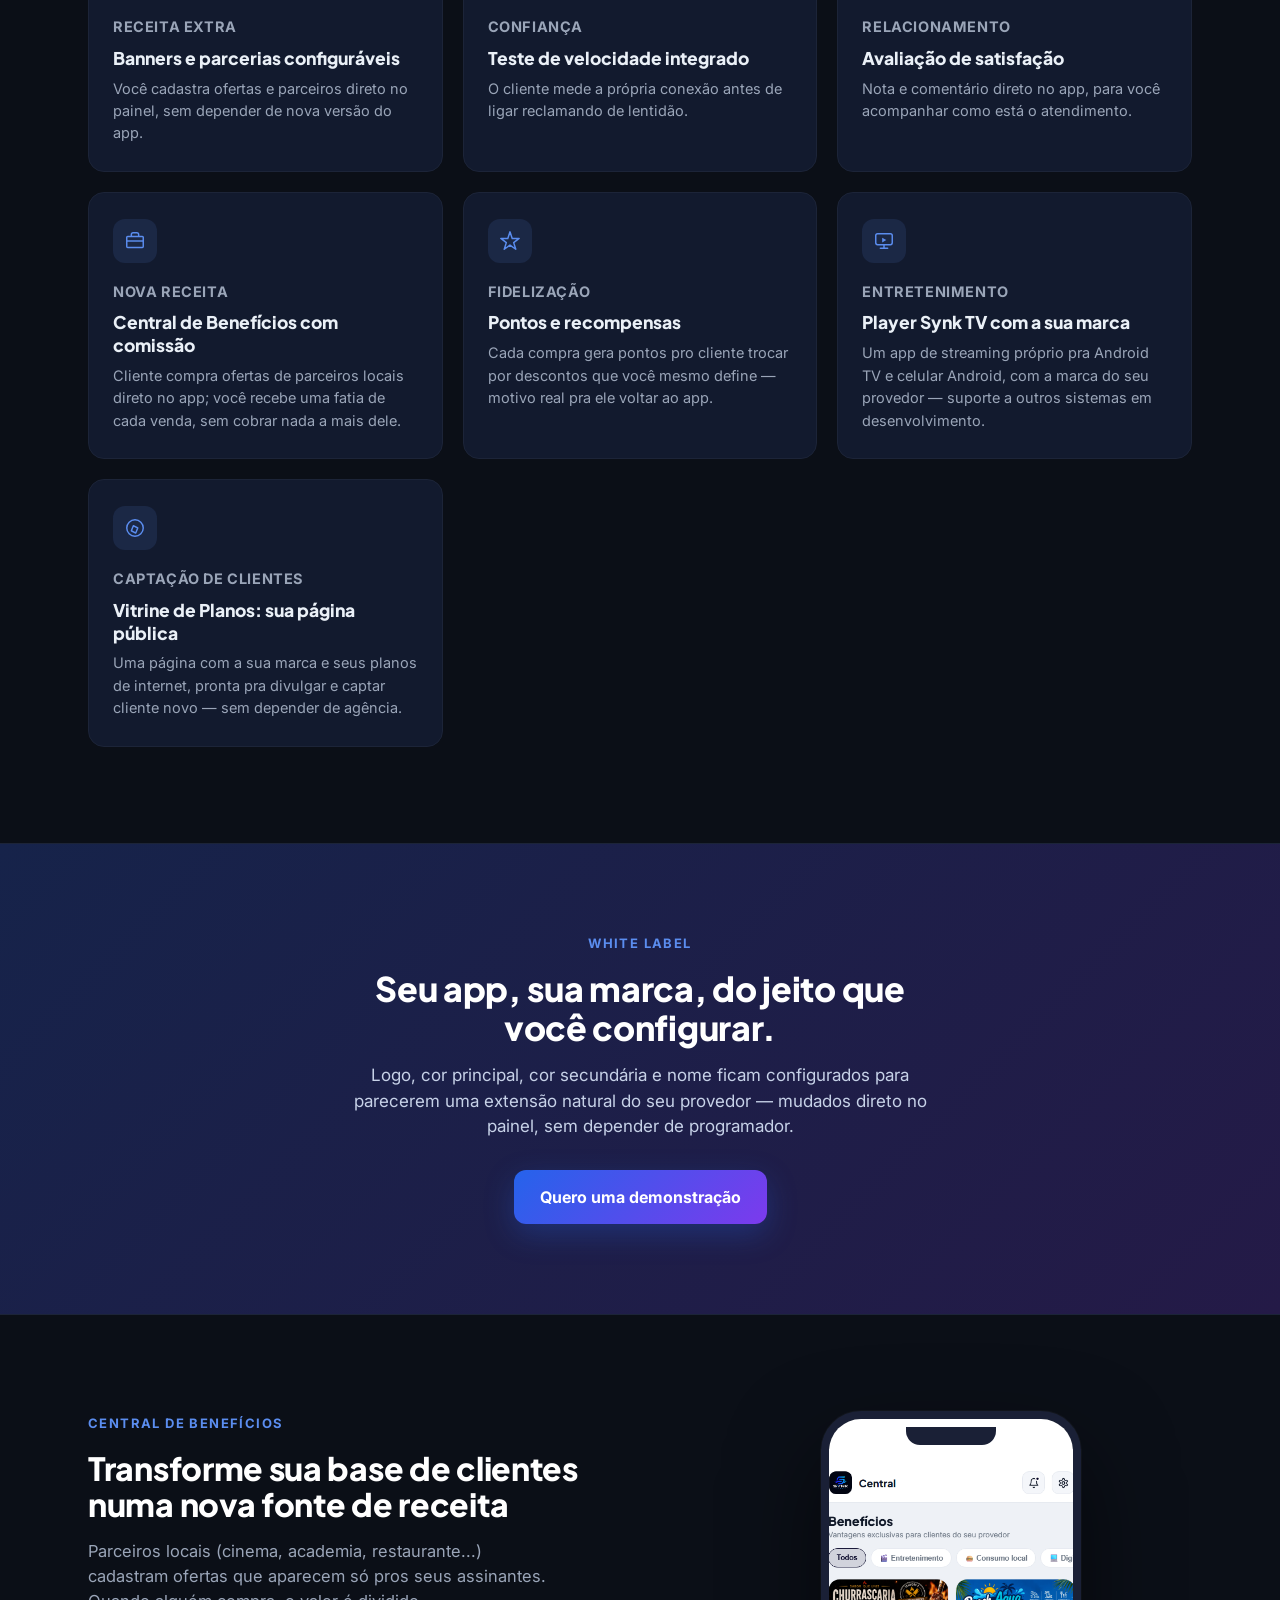
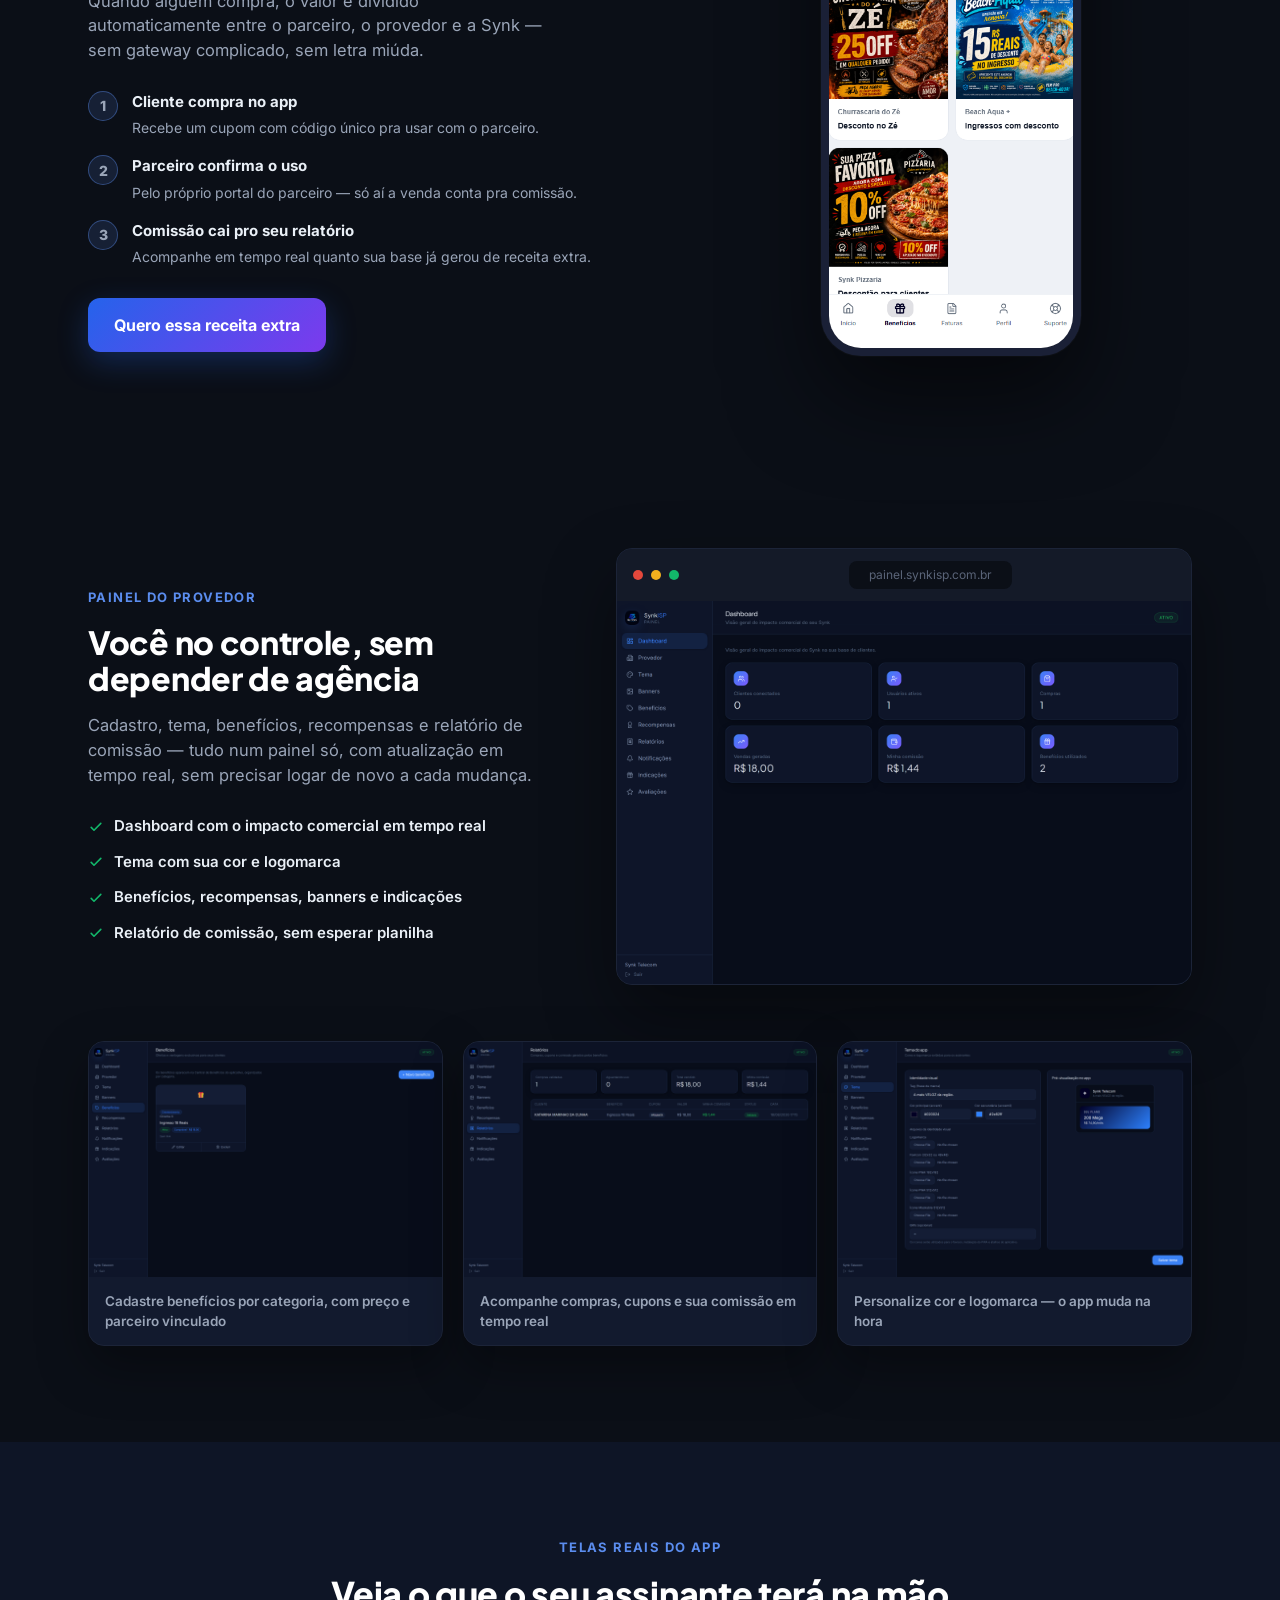
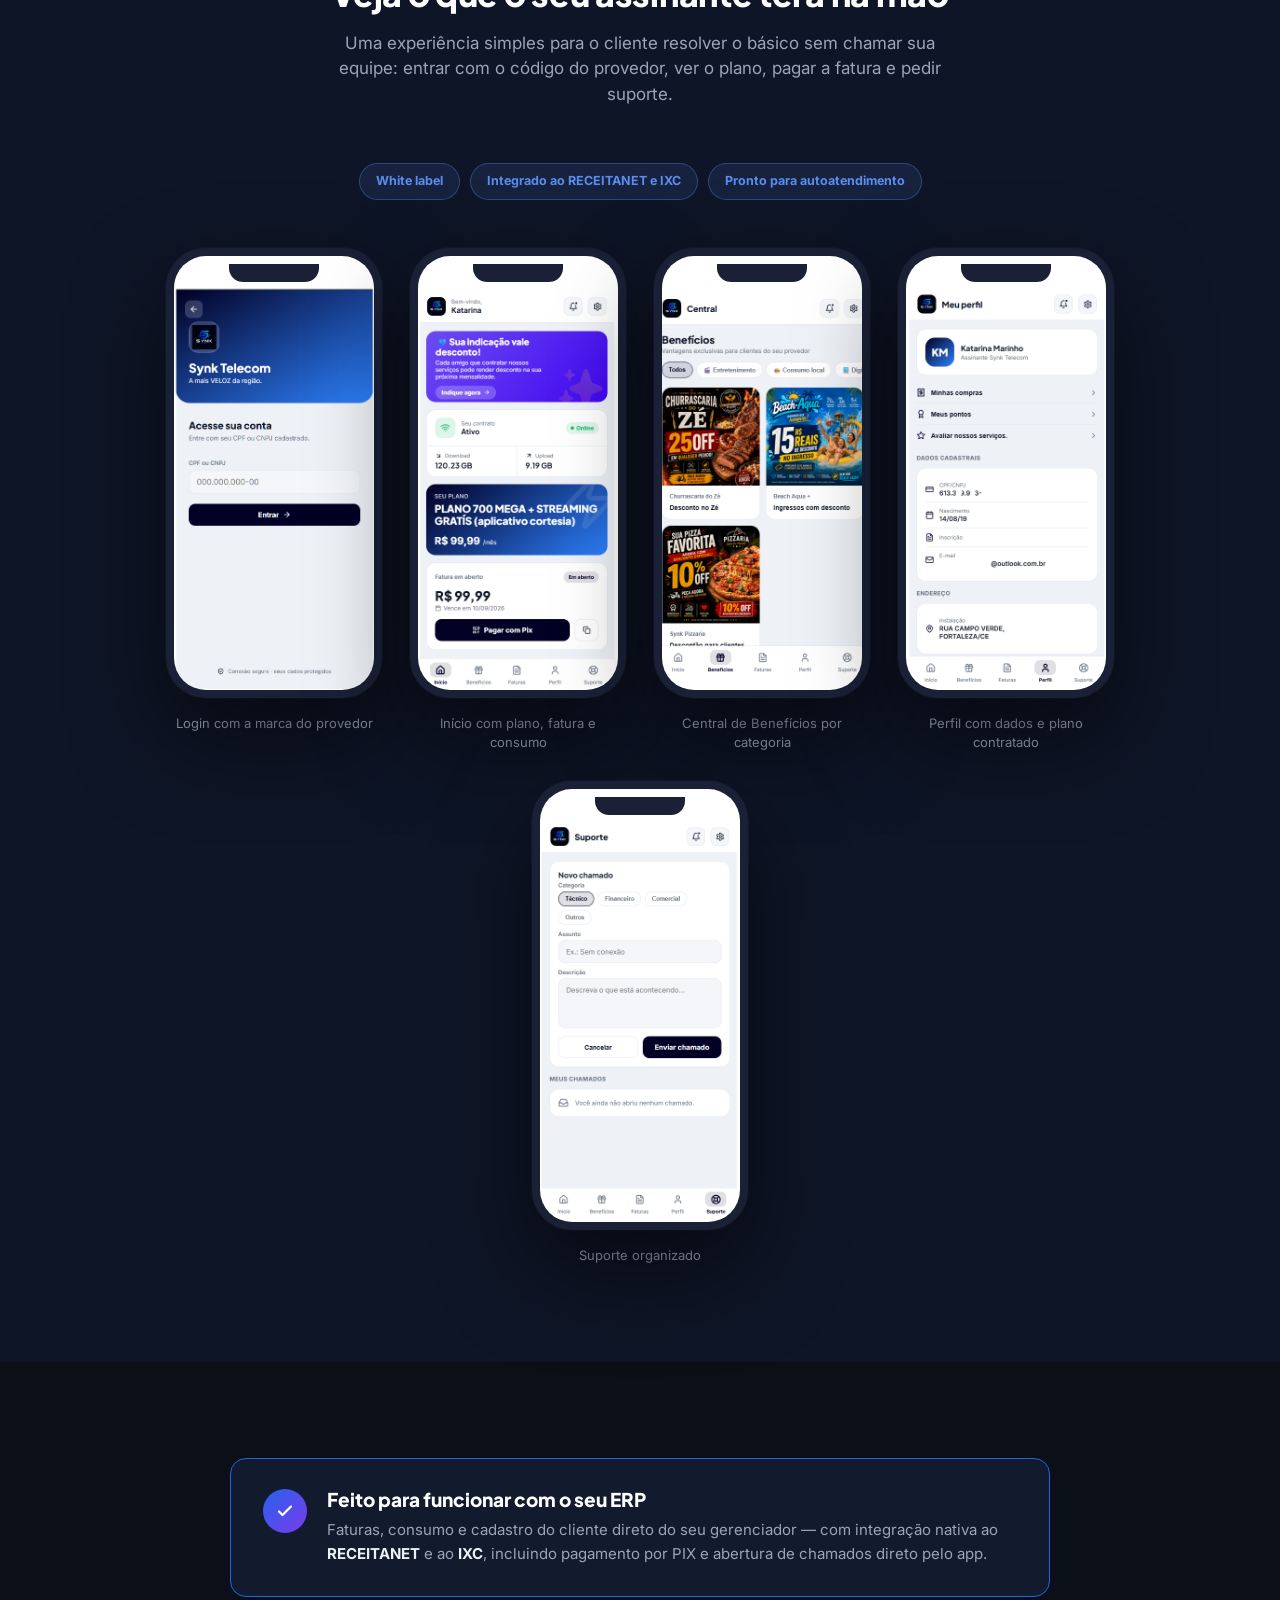
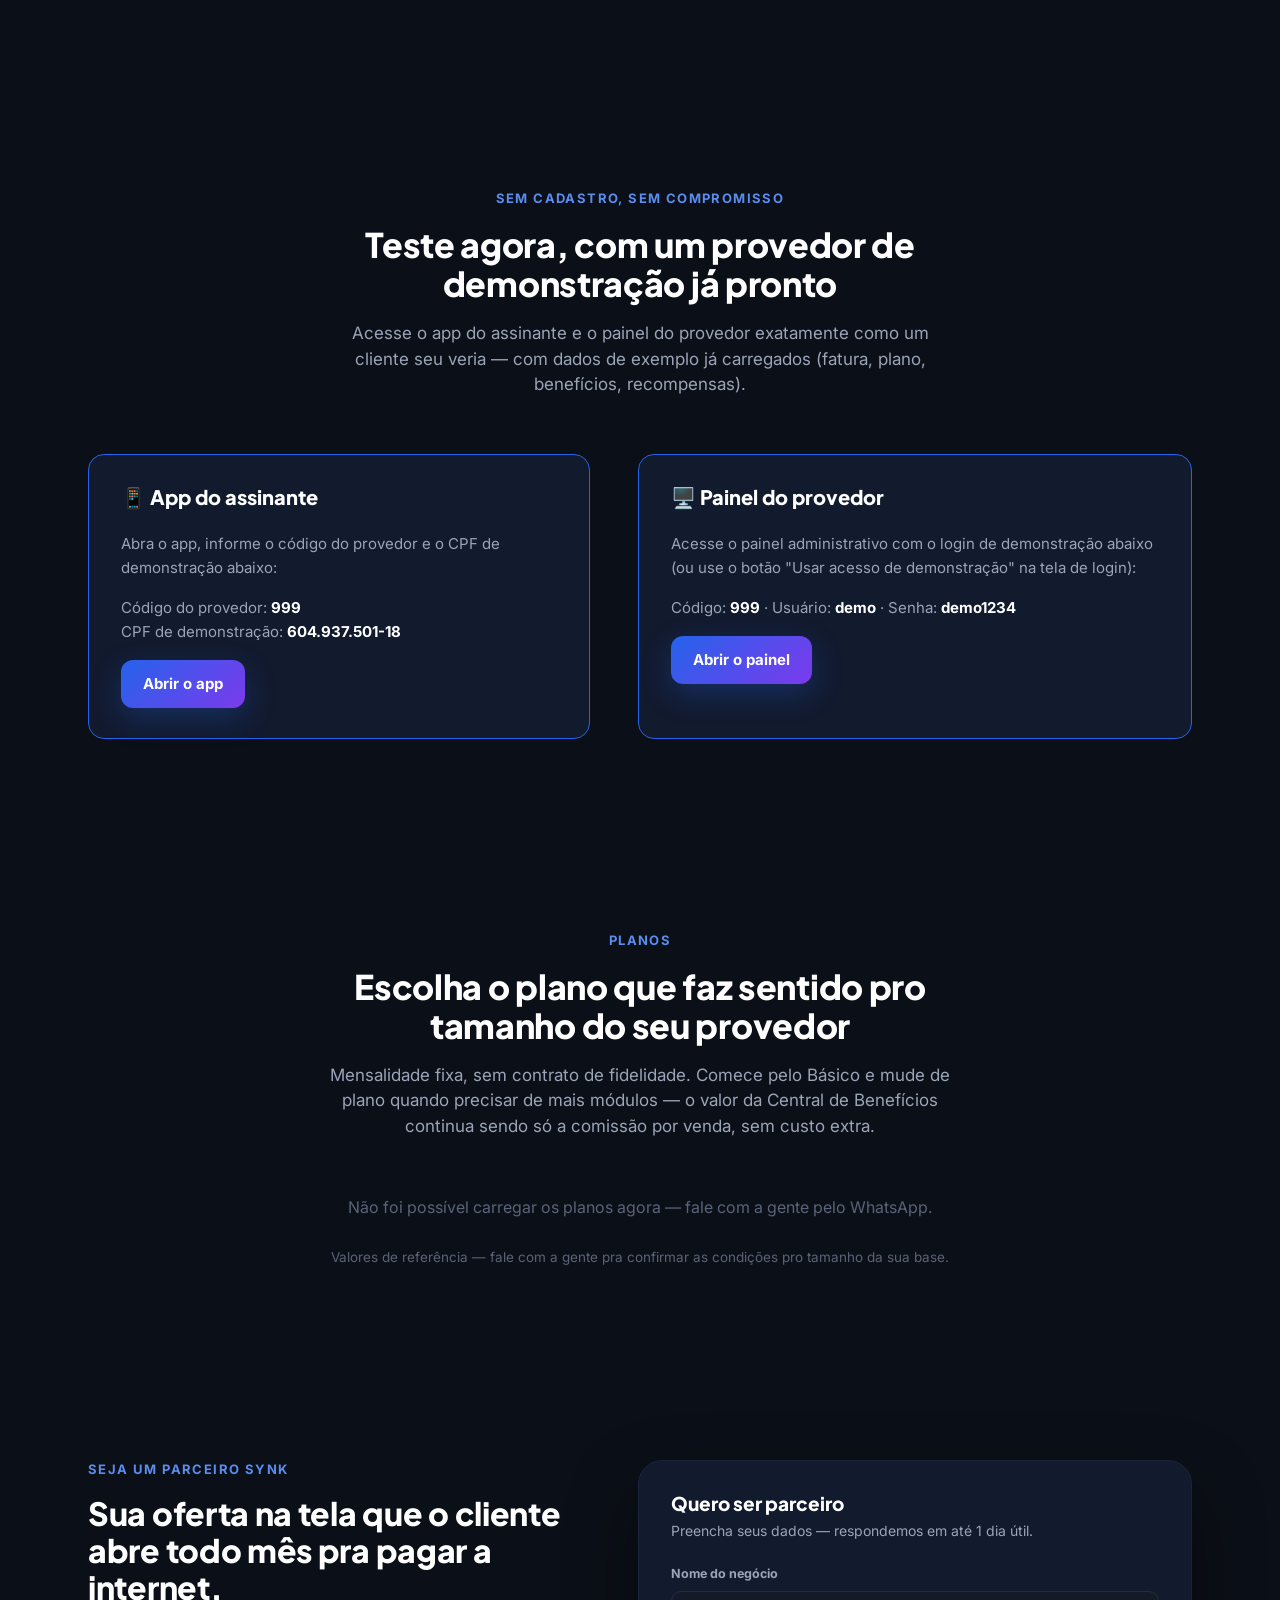
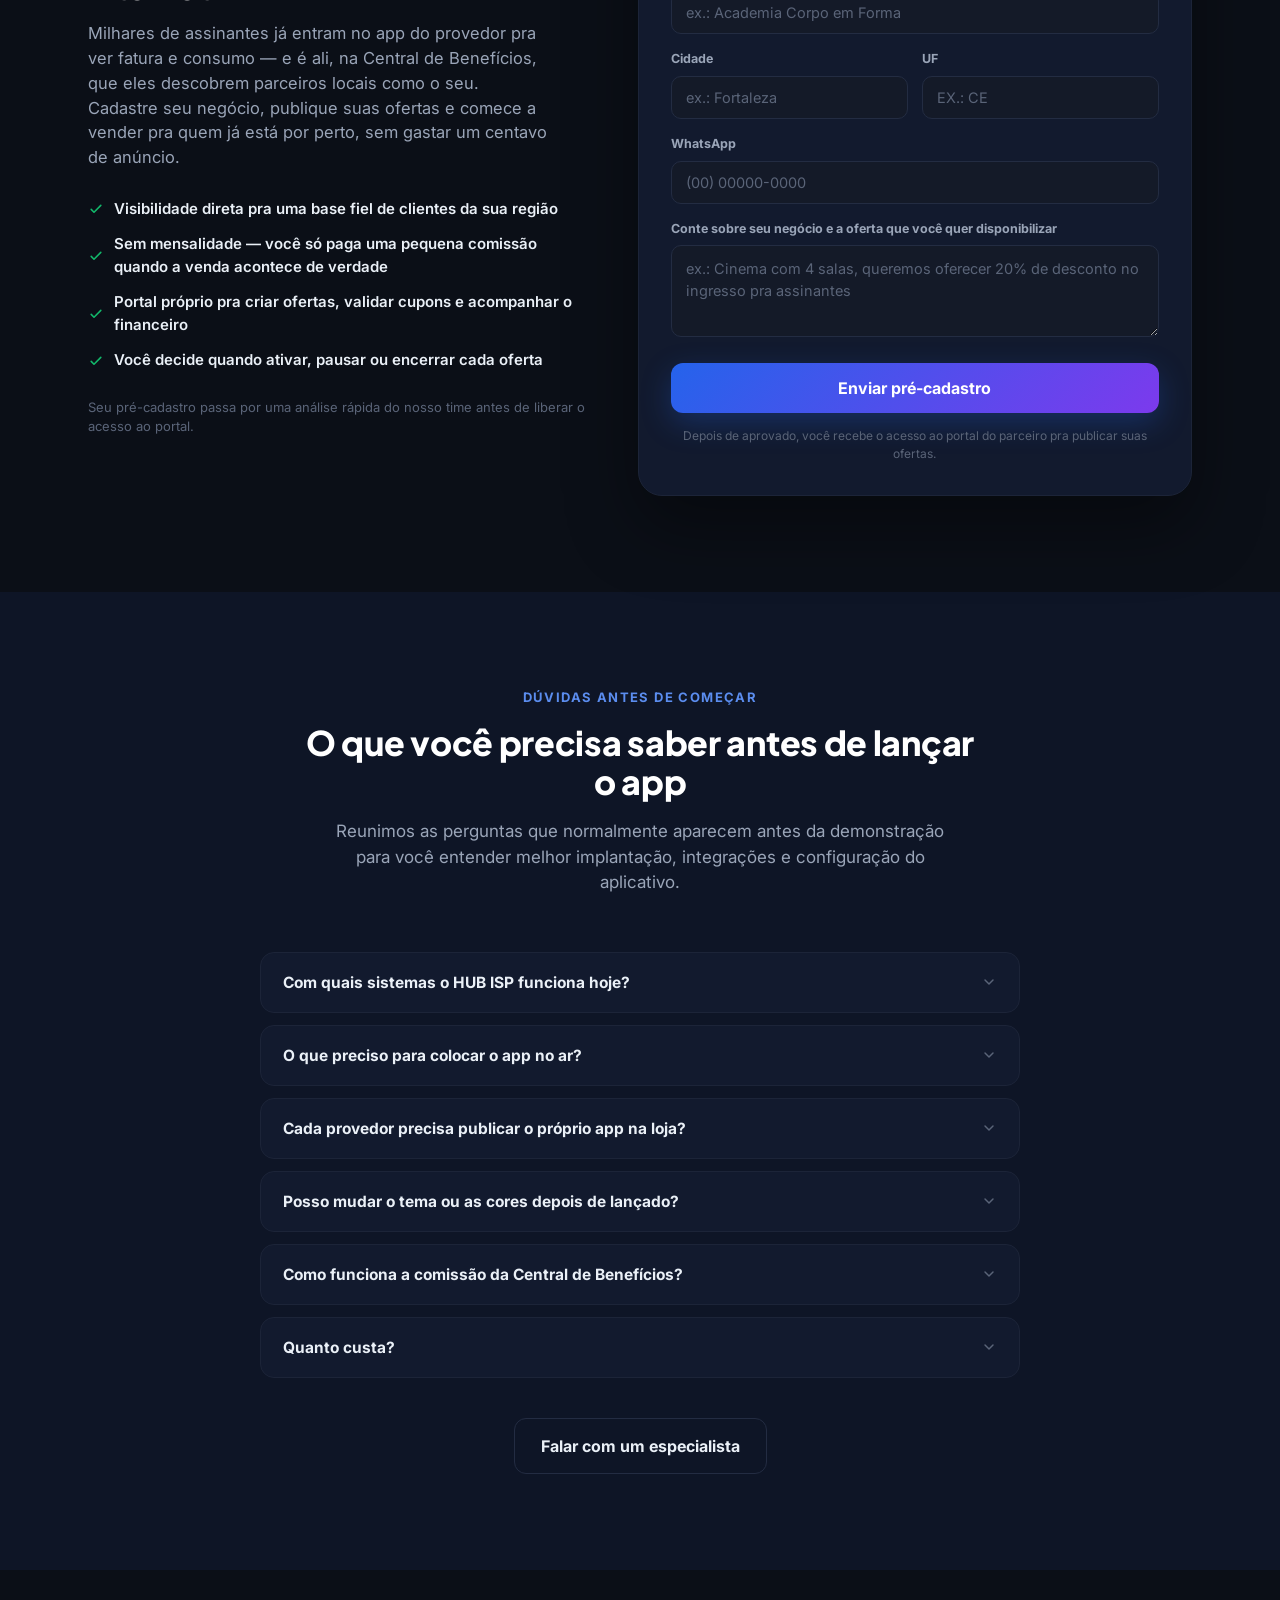
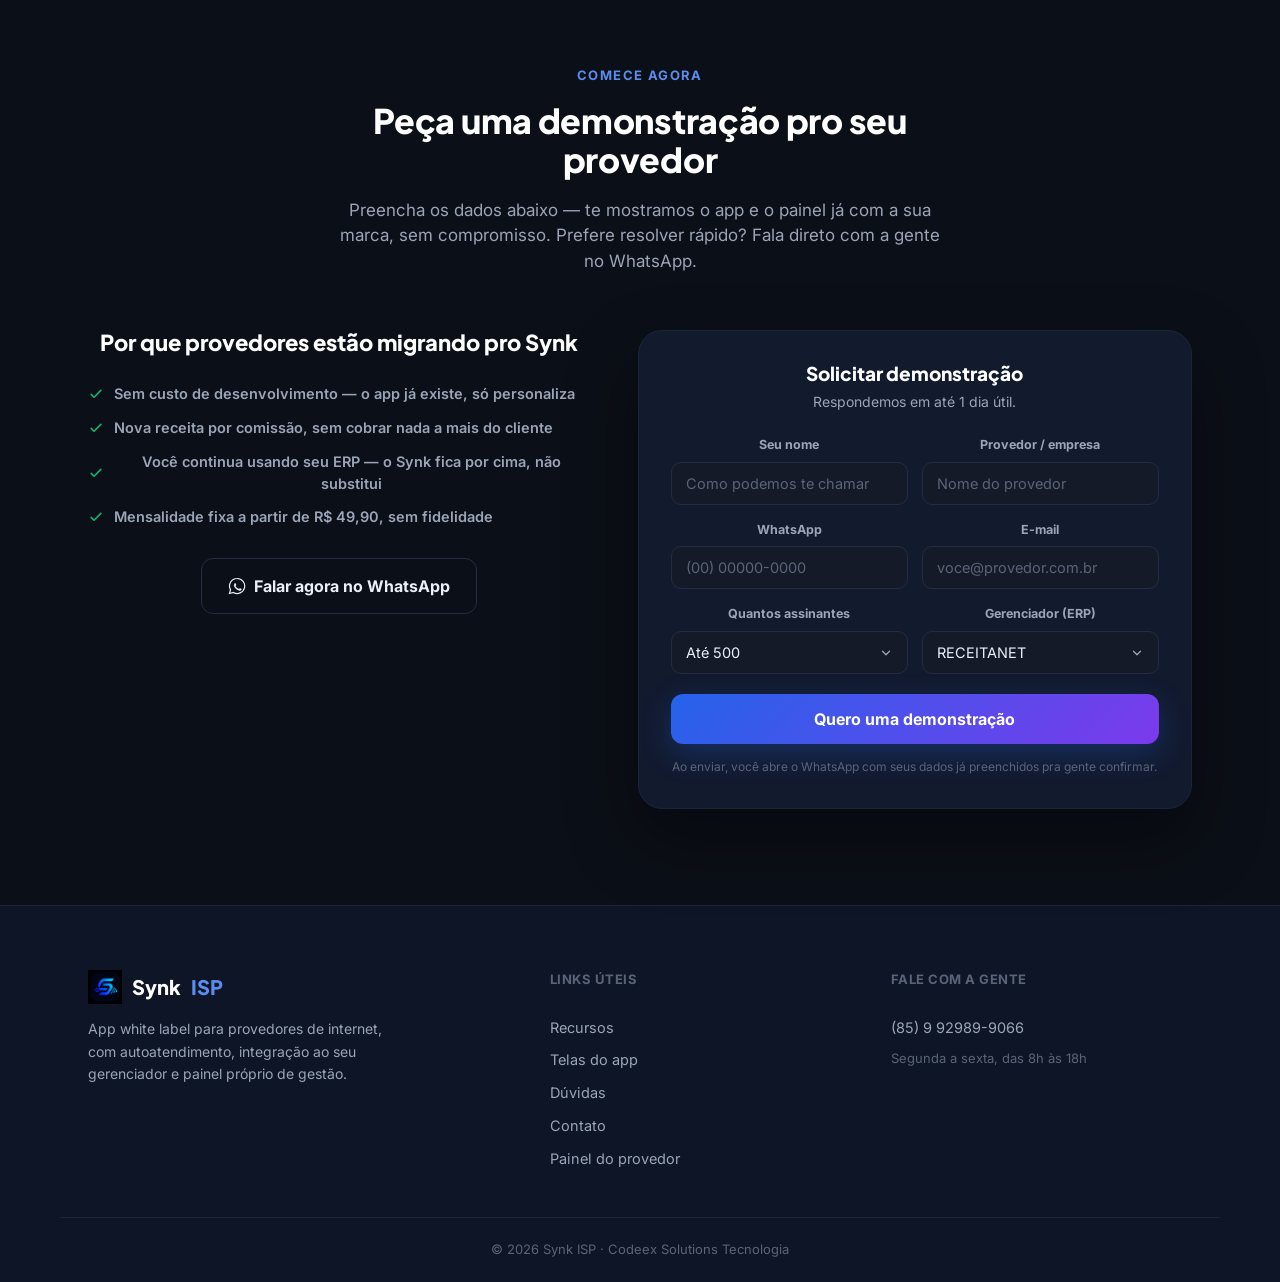
==== commit b27a2168: "feat: ajuste landpage provedor" ====
--- a/index.html
+++ b/index.html
@@ -74,7 +74,7 @@
 
         <div class="hero-actions">
           <a class="btn btn-primary btn-lg" href="#teste">Testar agora</a>
-          <a class="btn btn-outline btn-lg" href="https://wa.me/5585992989066?text=Ol%C3%A1%2C%20quero%20conhecer%20o%20Sybk%20ISP" target="_blank" rel="noopener">
+          <a class="btn btn-outline btn-lg" href="https://wa.me/5585992989066?text=Ol%C3%A1%2C%20quero%20conhecer%20o%20HUB%20ISP" target="_blank" rel="noopener">
             <svg viewBox="0 0 24 24" width="18" height="18" aria-hidden="true"><path d="M12 2a10 10 0 0 0-8.6 15L2 22l5.2-1.4A10 10 0 1 0 12 2Z" fill="none" stroke="currentColor" stroke-width="1.6"/><path d="M8.5 8.7c.2-.5.4-.5.7-.5h.5c.2 0 .4 0 .6.4.2.5.7 1.6.7 1.7.1.1.1.3 0 .4-.1.2-.2.3-.3.4l-.4.5c-.1.1-.3.3-.1.6.2.4.8 1.3 1.7 2.1 1.2 1 2.1 1.3 2.5 1.5.3.1.4.1.6-.1l.6-.7c.2-.2.4-.2.6-.1l1.5.7c.2.1.4.2.4.4.1.5-.1 1.3-.5 1.6-.5.5-1.4.8-2.3.6-1.8-.4-3.5-1.3-4.9-2.7-1.2-1.1-2-2.4-2.4-3.2-.4-.9-.2-1.8.3-2.4l.2-.2Z" fill="currentColor"/></svg>
             Falar no WhatsApp
           </a>
@@ -108,7 +108,7 @@
       <p class="eyebrow eyebrow-center">Recursos que viram resultado</p>
       <h2 class="section-title">Menos atendimento repetitivo. Mais autonomia para o assinante.</h2>
       <p class="section-lead">
-        O Sybk ISP coloca os serviços mais pedidos do seu provedor dentro de um app com a sua marca,
+        O HUB ISP coloca os serviços mais pedidos do seu provedor dentro de um app com a sua marca,
         conectado ao seu gerenciador e pensado para reduzir atrito no dia a dia.
       </p>
 
@@ -497,7 +497,7 @@
       <div class="faq" id="faq">
         <div class="faq-item">
           <button class="faq-q" aria-expanded="false">
-            Com quais sistemas o Synk ISP funciona hoje?
+            Com quais sistemas o HUB ISP funciona hoje?
             <svg class="faq-chevron" viewBox="0 0 20 20" width="16" height="16"><path d="M5 7.5l5 5 5-5" fill="none" stroke="currentColor" stroke-width="1.8" stroke-linecap="round" stroke-linejoin="round"/></svg>
           </button>
           <div class="faq-a"><p>Hoje temos integração nativa com o <strong>RECEITANET</strong> e com o <strong>IXC</strong> — faturas, PIX, consumo, cadastro e abertura de chamados direto pelo app nos dois.</p></div>
@@ -516,7 +516,7 @@
             Cada provedor precisa publicar o próprio app na loja?
             <svg class="faq-chevron" viewBox="0 0 20 20" width="16" height="16"><path d="M5 7.5l5 5 5-5" fill="none" stroke="currentColor" stroke-width="1.8" stroke-linecap="round" stroke-linejoin="round"/></svg>
           </button>
-          <div class="faq-a"><p>Não. O Sybk ISP é um PWA: o assinante instala direto pelo navegador, com a marca do seu provedor, sem esperar aprovação de loja de aplicativos.</p></div>
+          <div class="faq-a"><p>Não. O HUB ISP é um PWA: o assinante instala direto pelo navegador, com a marca do seu provedor, sem esperar aprovação de loja de aplicativos.</p></div>
         </div>
 
         <div class="faq-item">
@@ -657,7 +657,7 @@
 
     <div class="footer-col">
       <h4>Fale com a gente</h4>
-      <!-- <a href="mailto:contato@Sybkisp.com.br">contato@Sybkisp.com.br</a> -->
+      <!-- <a href="mailto:contato@hubisp.com.br">contato@hubisp.com.br</a> -->
       <a href="https://wa.me/5585992989066" target="_blank" rel="noopener">(85) 9 92989-9066</a>
       <span class="footer-hours">Segunda a sexta, das 8h às 18h</span>
     </div>
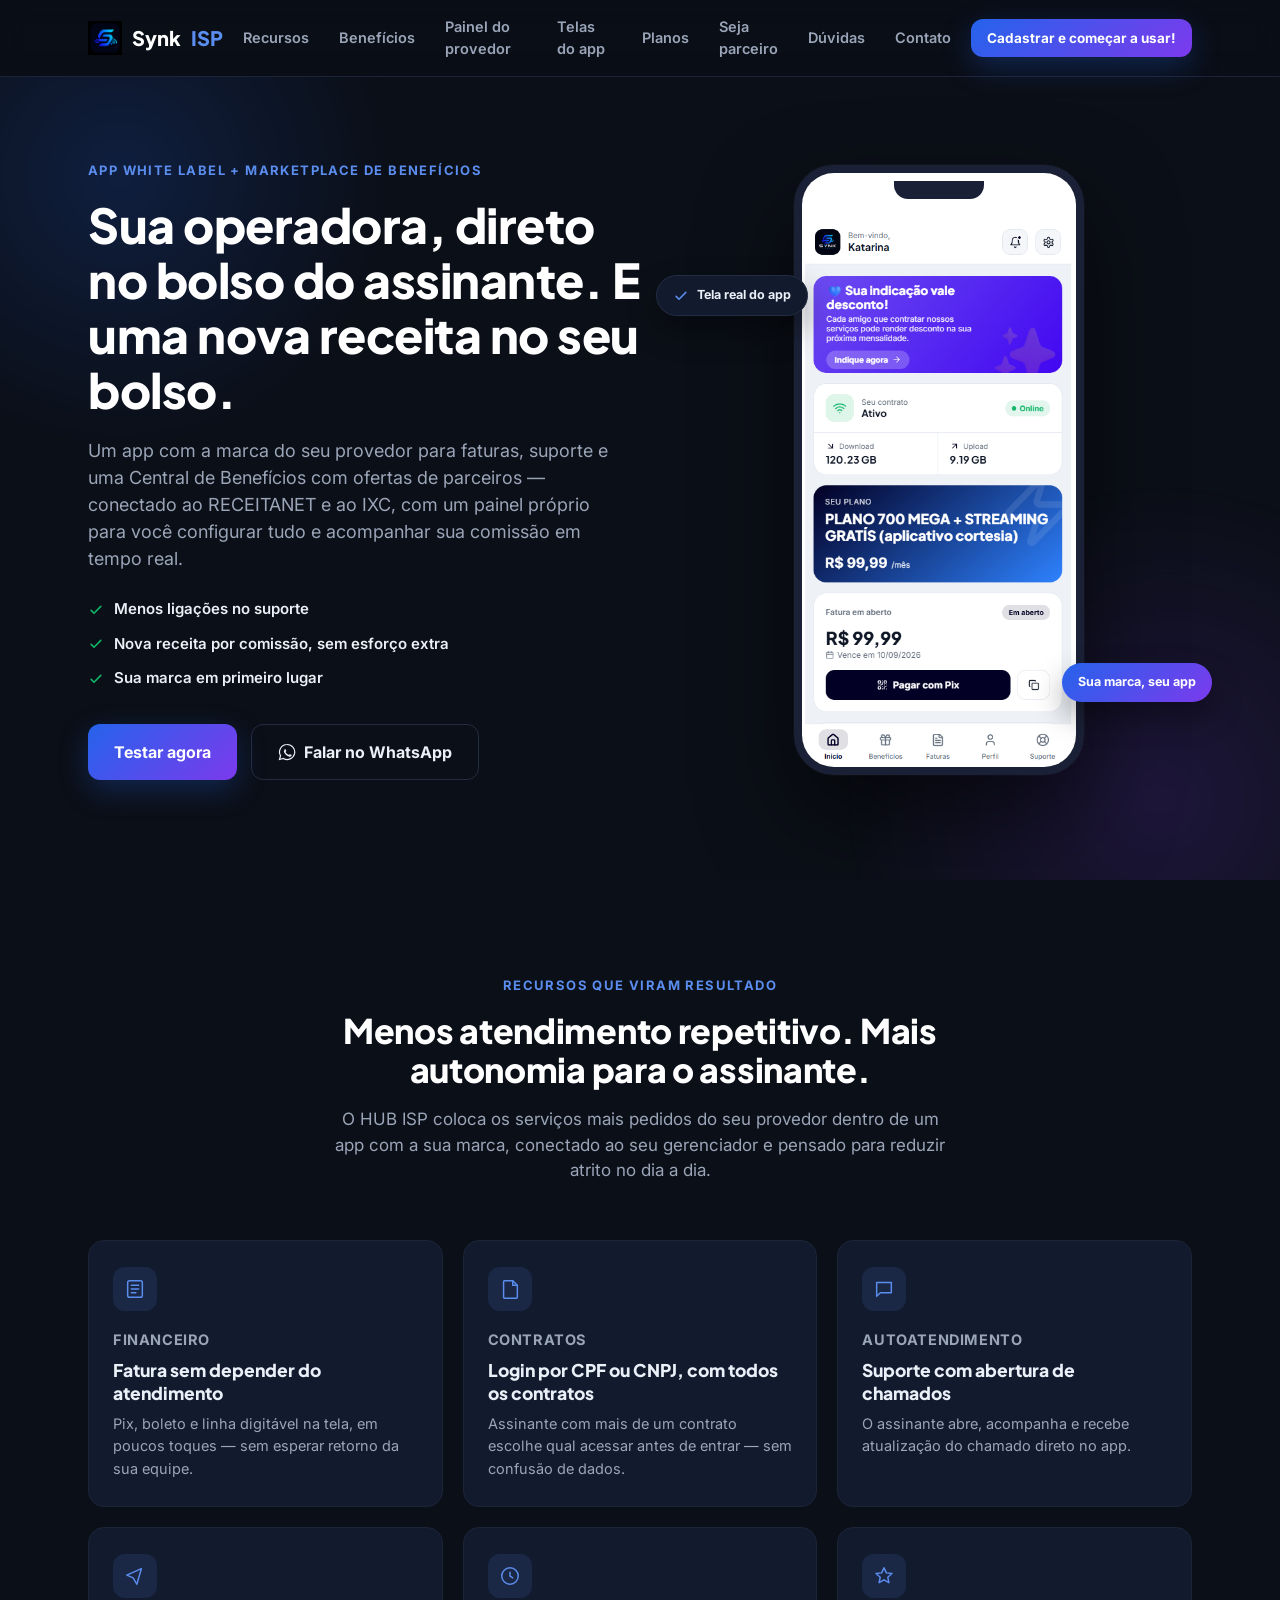
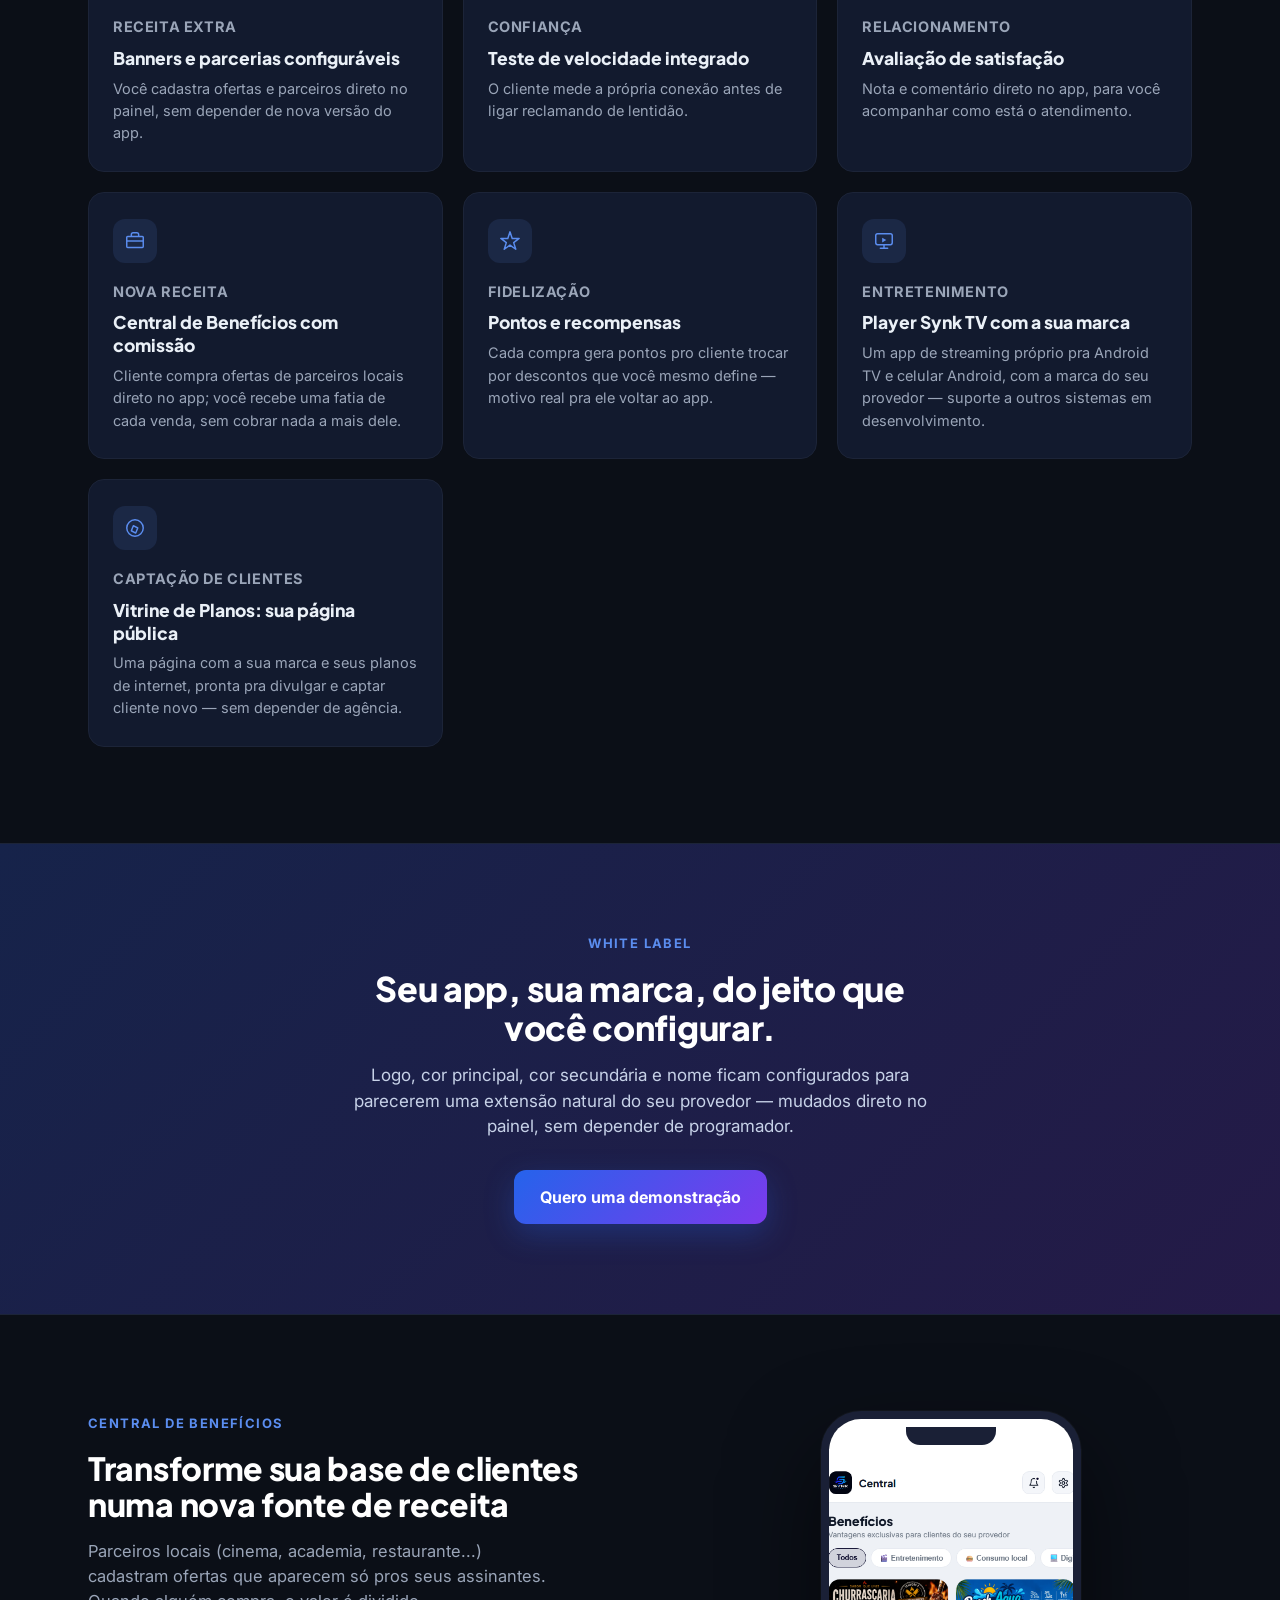
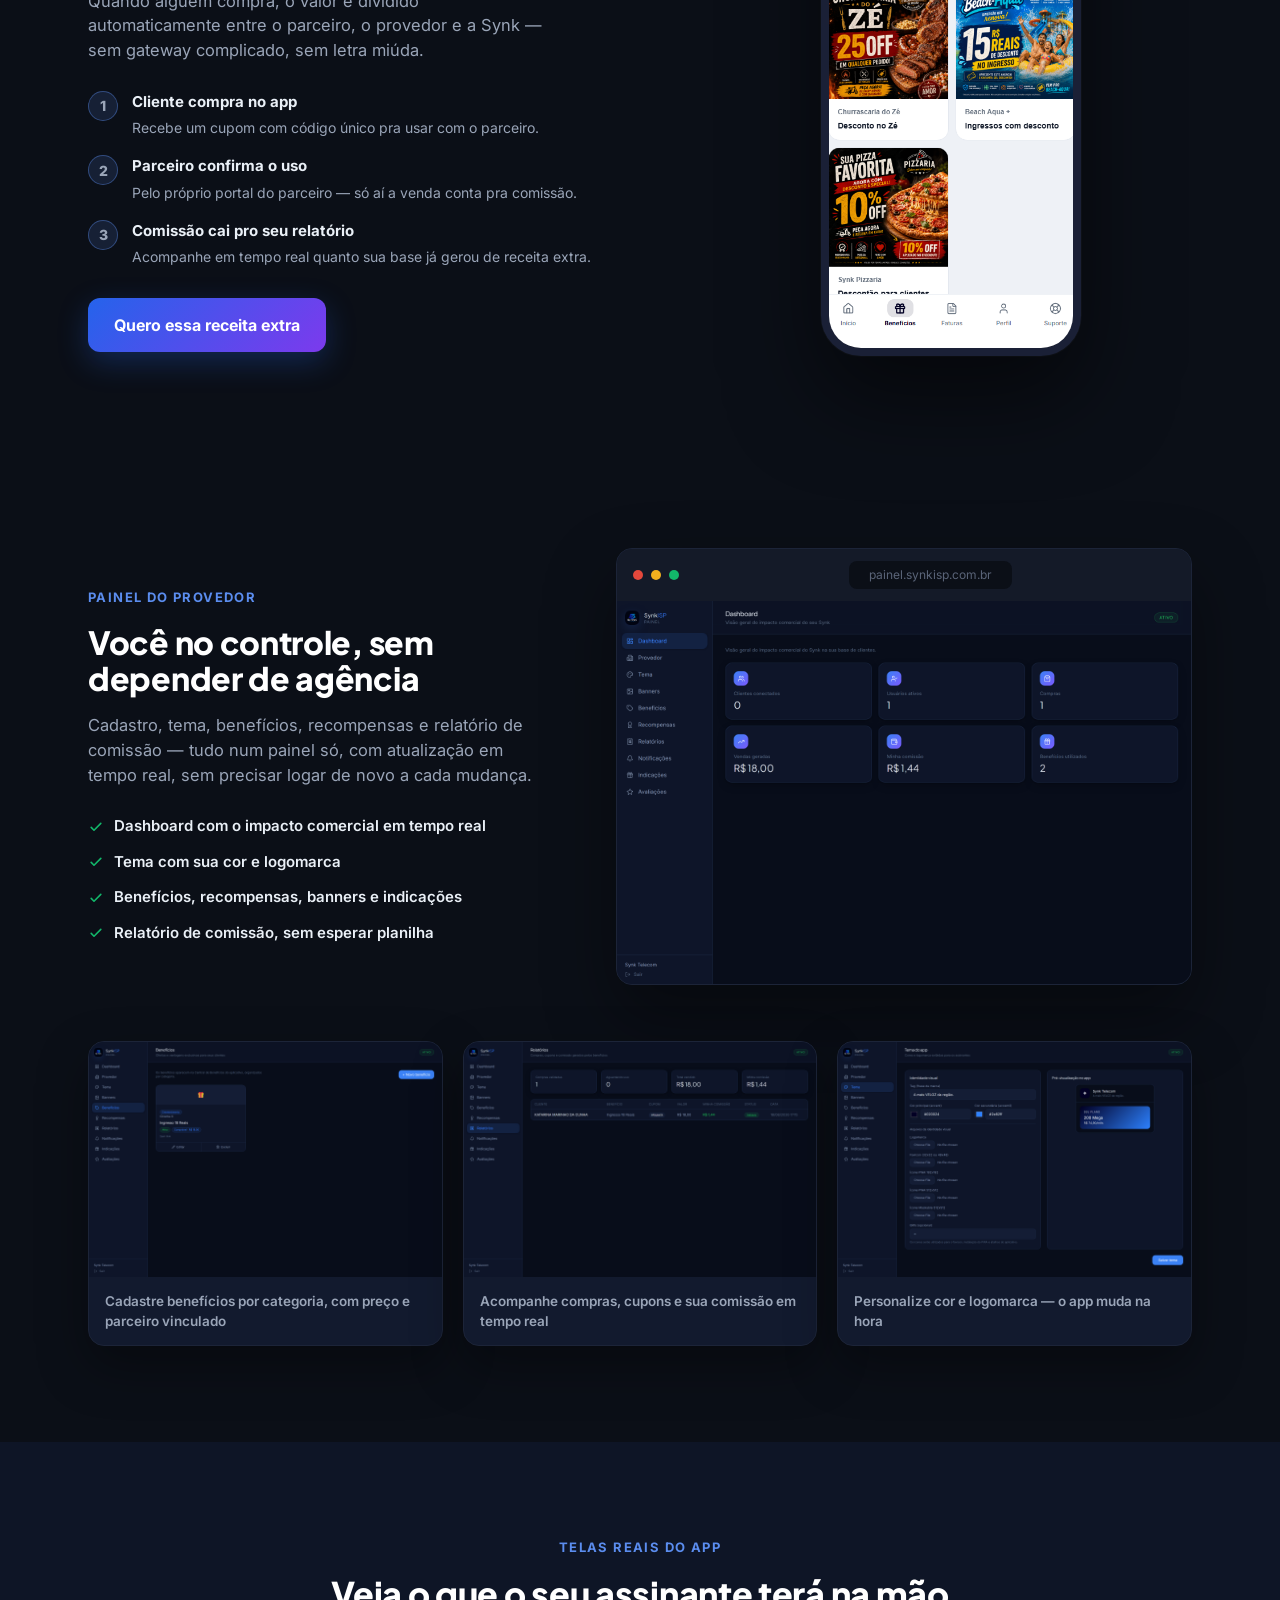
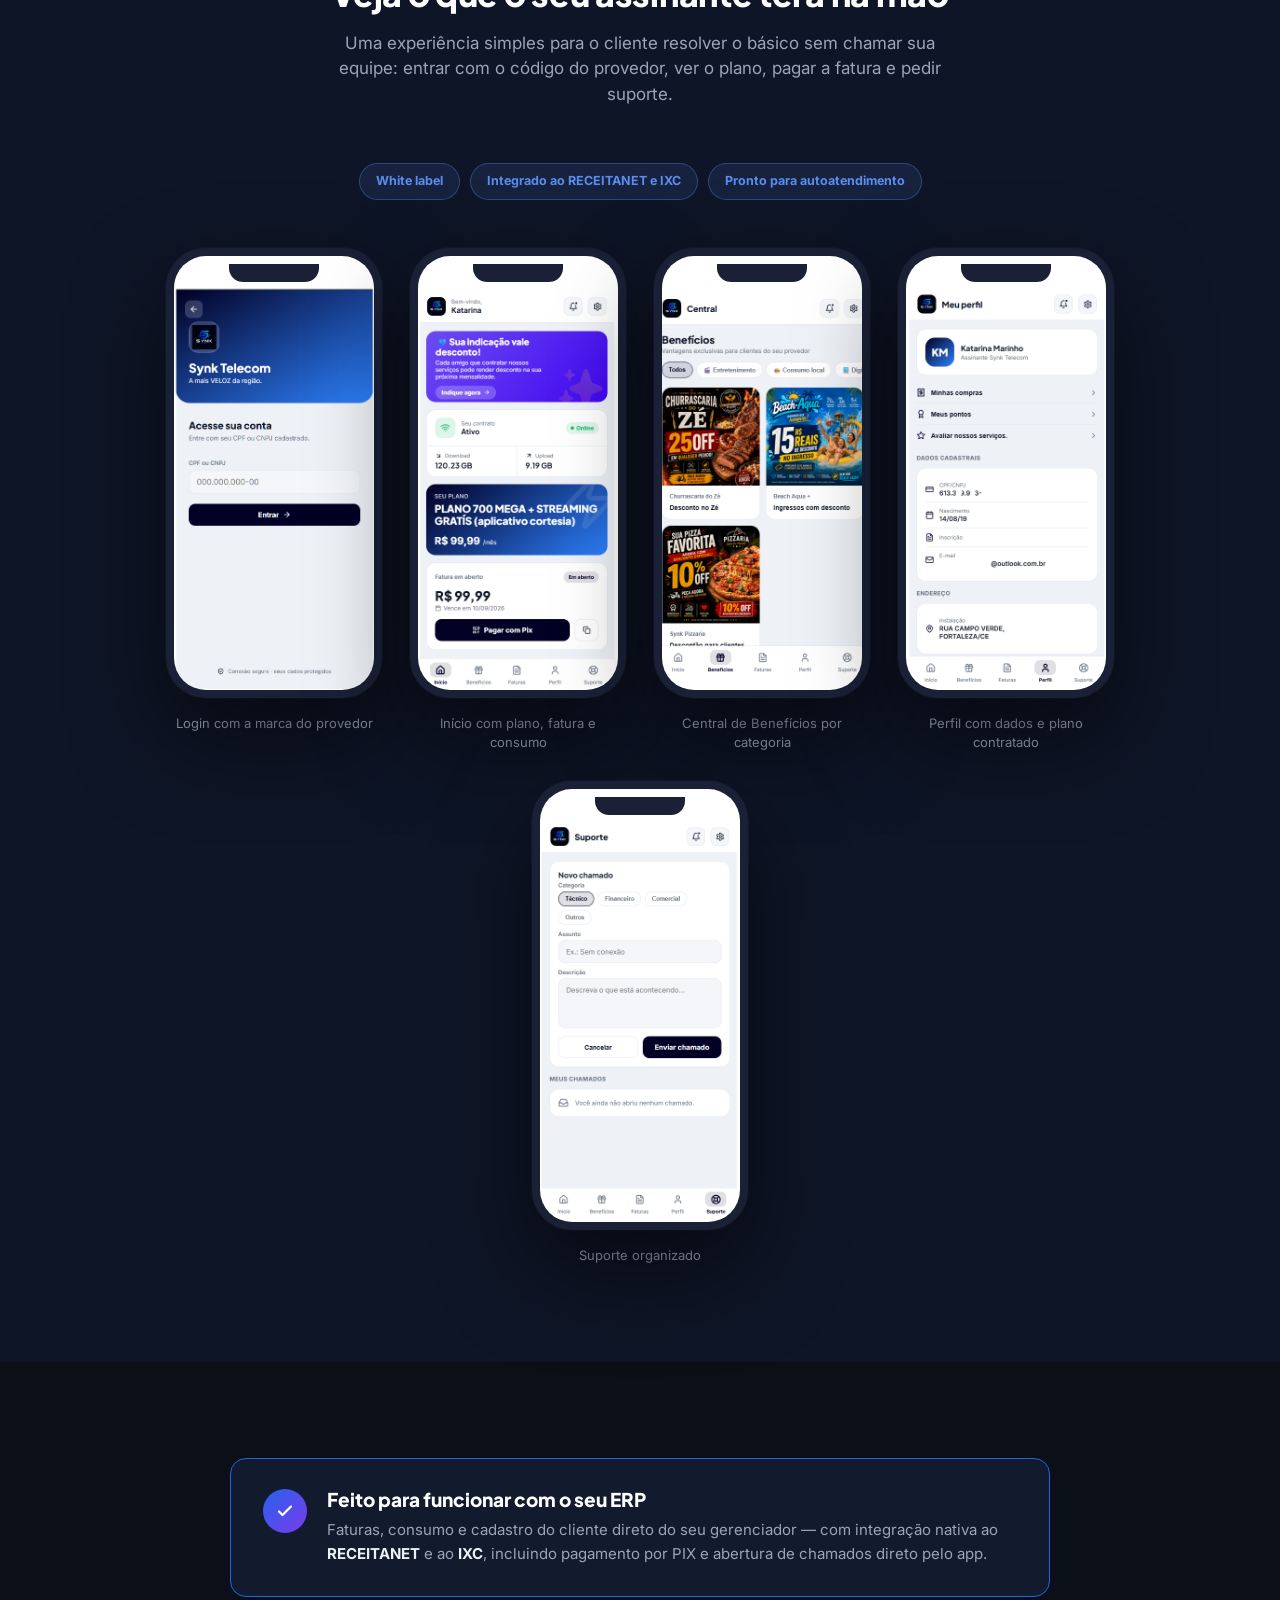
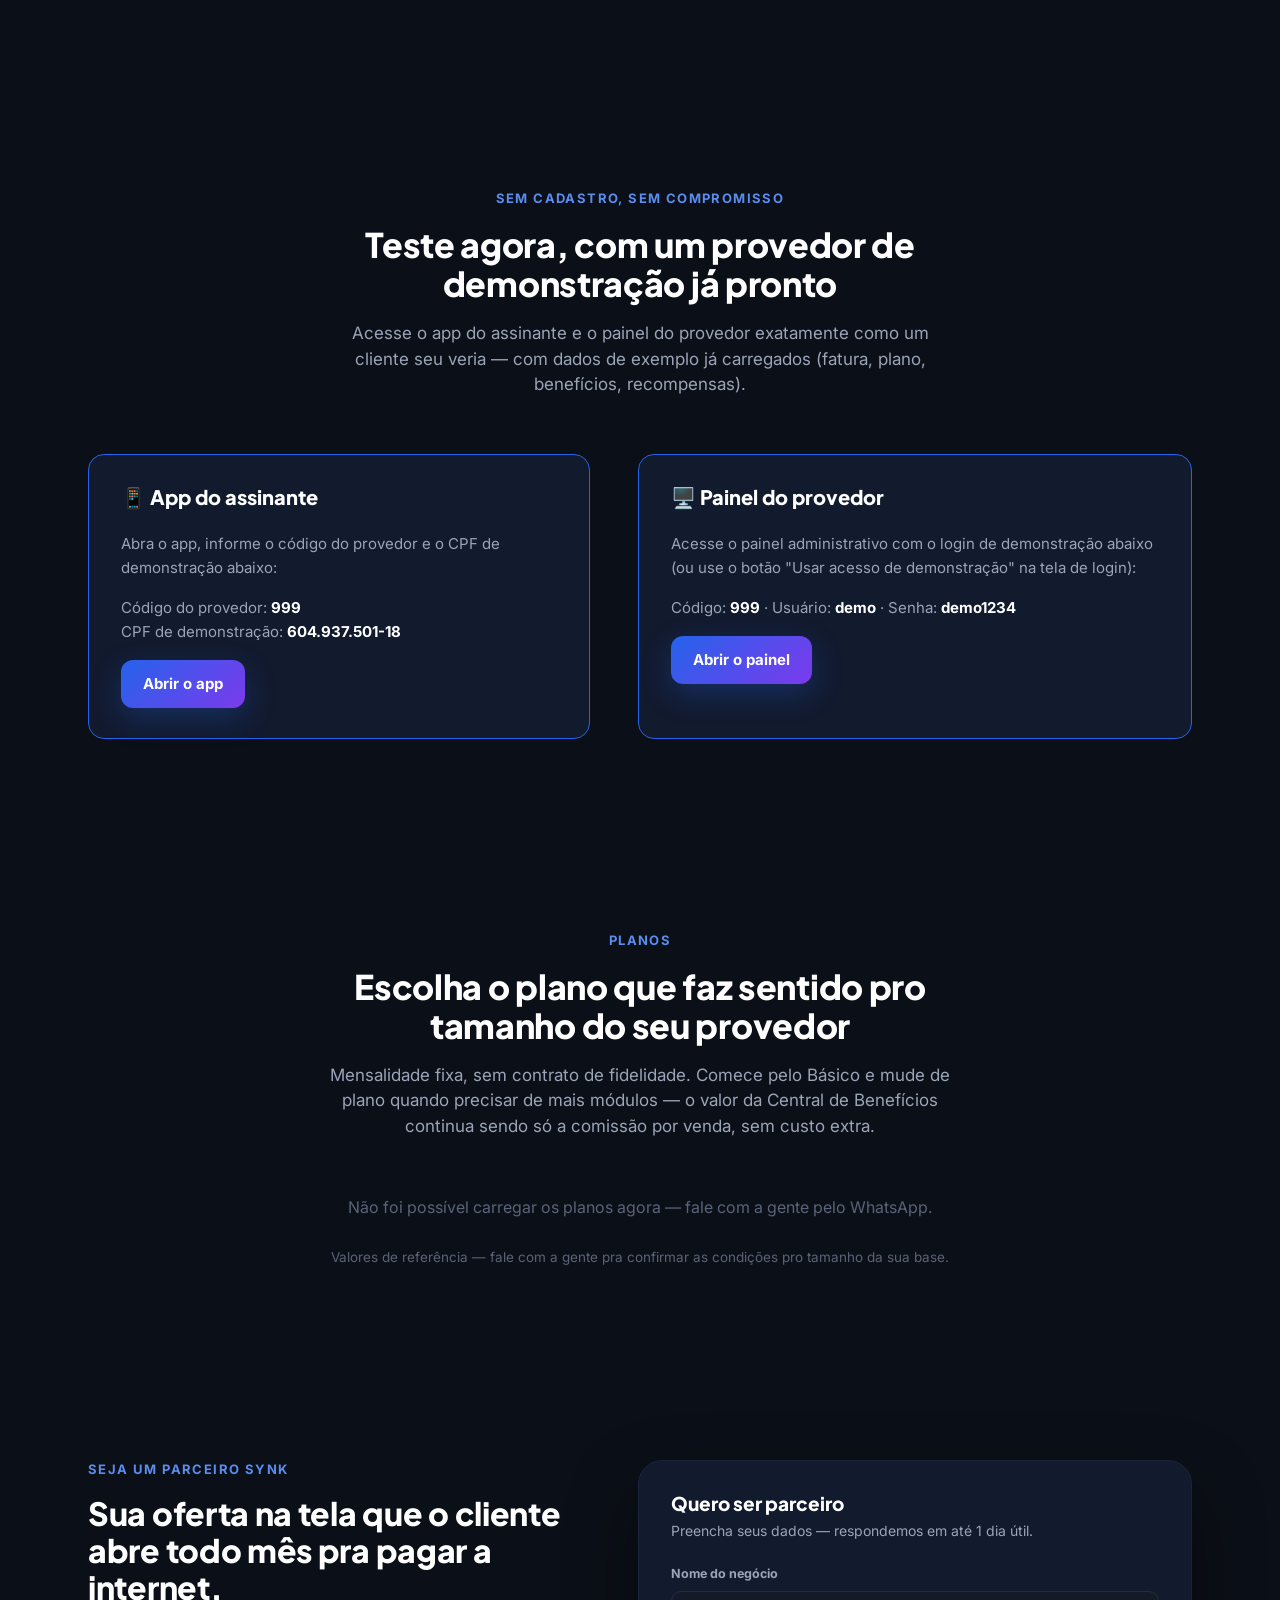
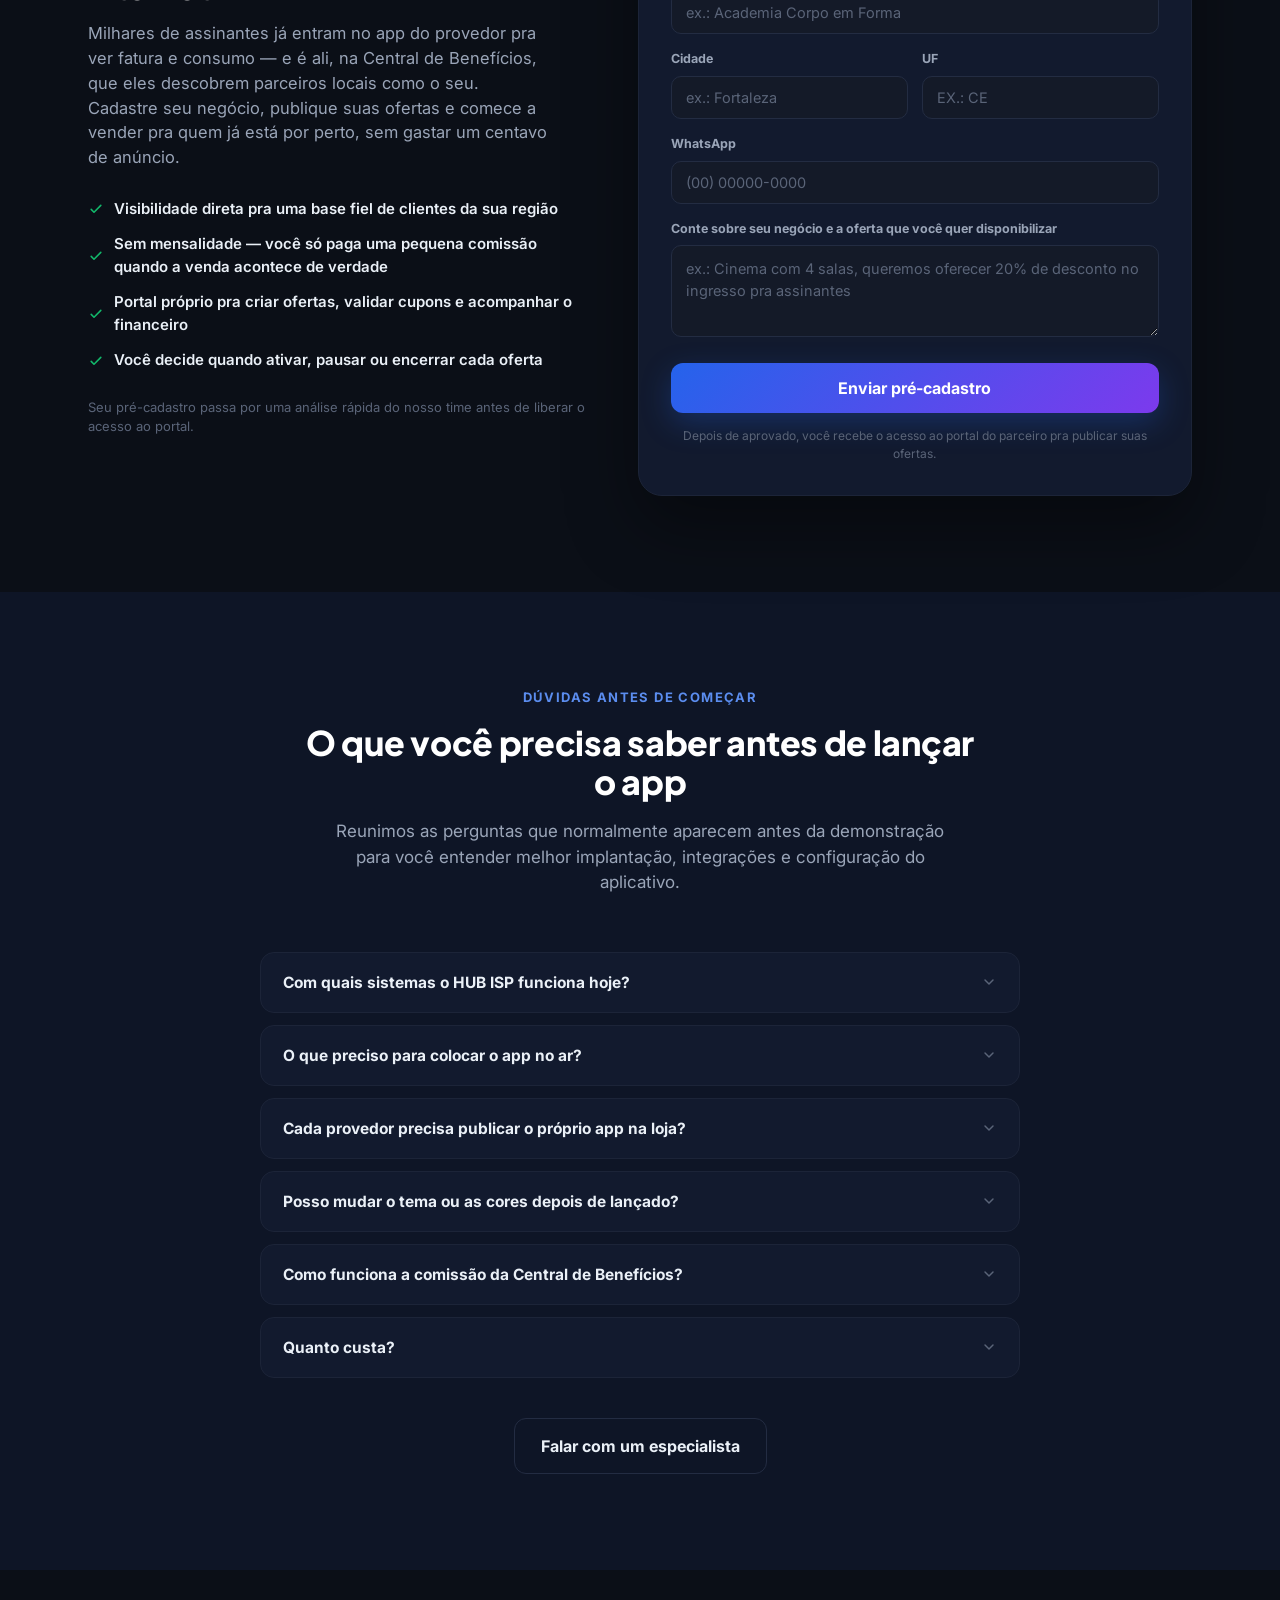
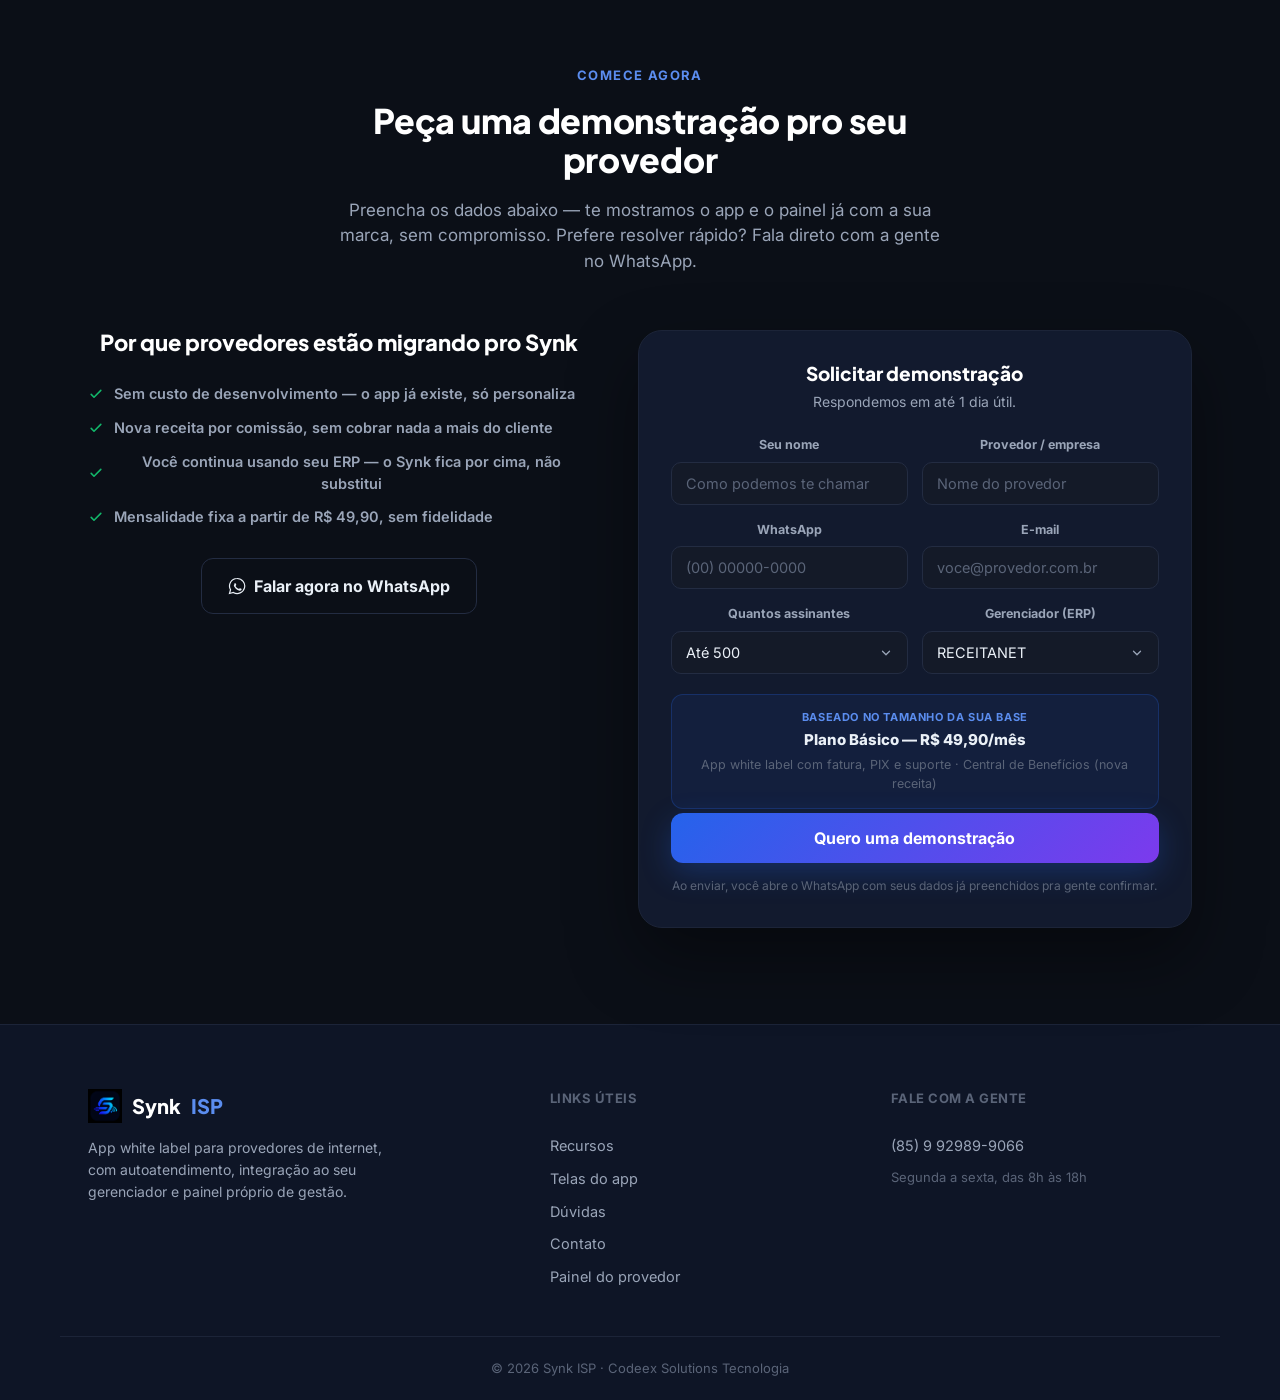
==== commit 59ffdd9b: "feat: ajuste ICP" ====
--- a/index.html
+++ b/index.html
@@ -620,6 +620,8 @@
             </div>
           </div>
 
+          <div id="planoRecomendado" class="plano-recomendado"></div>
+
           <button type="submit" class="btn btn-primary btn-lg lead-submit">Quero uma demonstração</button>
           <p class="lead-note">Ao enviar, você abre o WhatsApp com seus dados já preenchidos pra gente confirmar.</p>
           <div class="lead-success" id="leadSuccess">
--- a/css/style.css
+++ b/css/style.css
@@ -331,6 +331,15 @@
 .lead-note { font-size: 12px; color: var(--text-mute); text-align: center; margin-top: 14px; }
 .lead-success { display: none; align-items: center; gap: 10px; background: rgba(18,183,106,.12); border: 1px solid rgba(18,183,106,.4); color: var(--ok); border-radius: 10px; padding: 12px 14px; font-size: 13.5px; font-weight: 600; margin-top: 14px; }
 .lead-success.show { display: flex; }
+
+.plano-recomendado {
+  display: none; margin-top: 4px; padding: 14px 16px; border-radius: 12px;
+  background: rgba(37,99,235,.08); border: 1px solid rgba(37,99,235,.25);
+}
+.plano-recomendado.show { display: block; }
+.plano-recomendado .pr-eyebrow { font-size: 11px; font-weight: 700; letter-spacing: .6px; text-transform: uppercase; color: var(--accent); }
+.plano-recomendado .pr-titulo { font-size: 15px; font-weight: 800; color: var(--text); margin-top: 3px; }
+.plano-recomendado .pr-destaques { font-size: 12.5px; color: var(--text-mute); margin-top: 5px; line-height: 1.5; }
 
 /* ============================== CTA FINAL ============================== */
 .cta-final { text-align: center; }
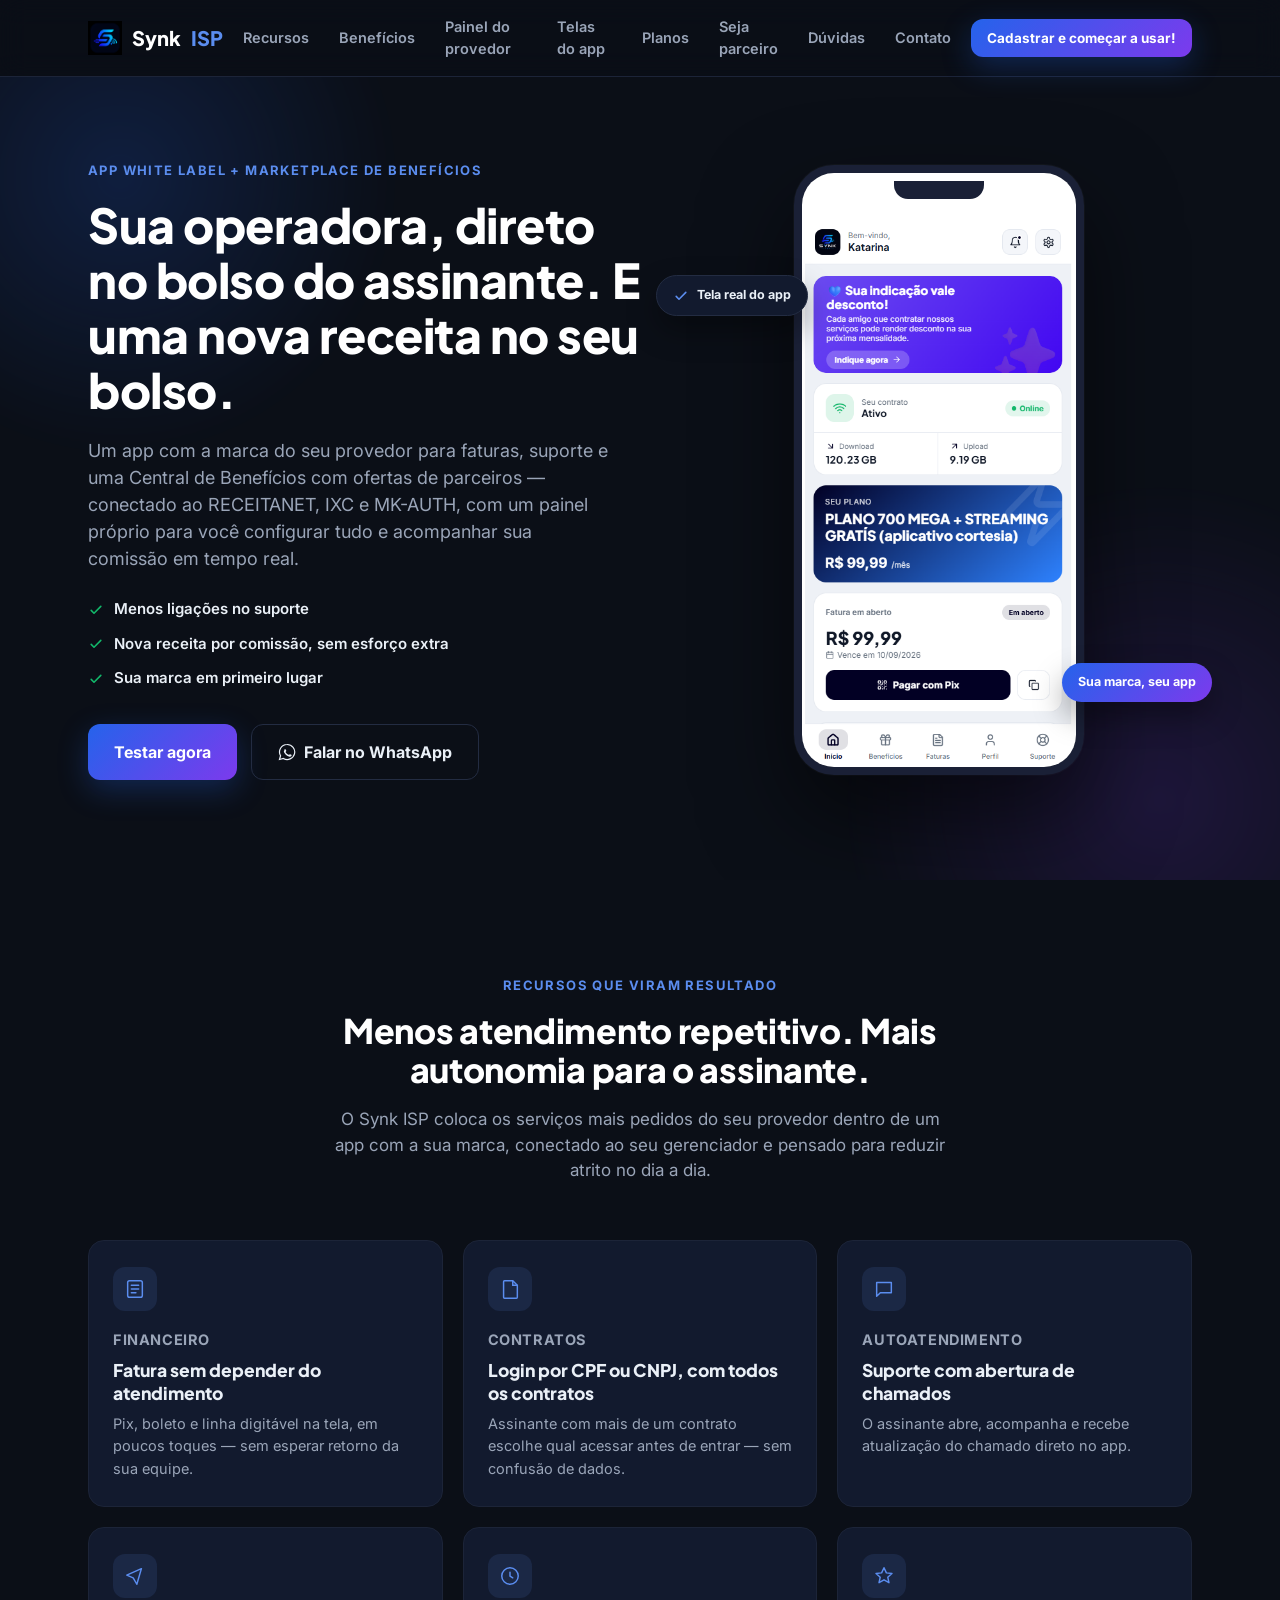
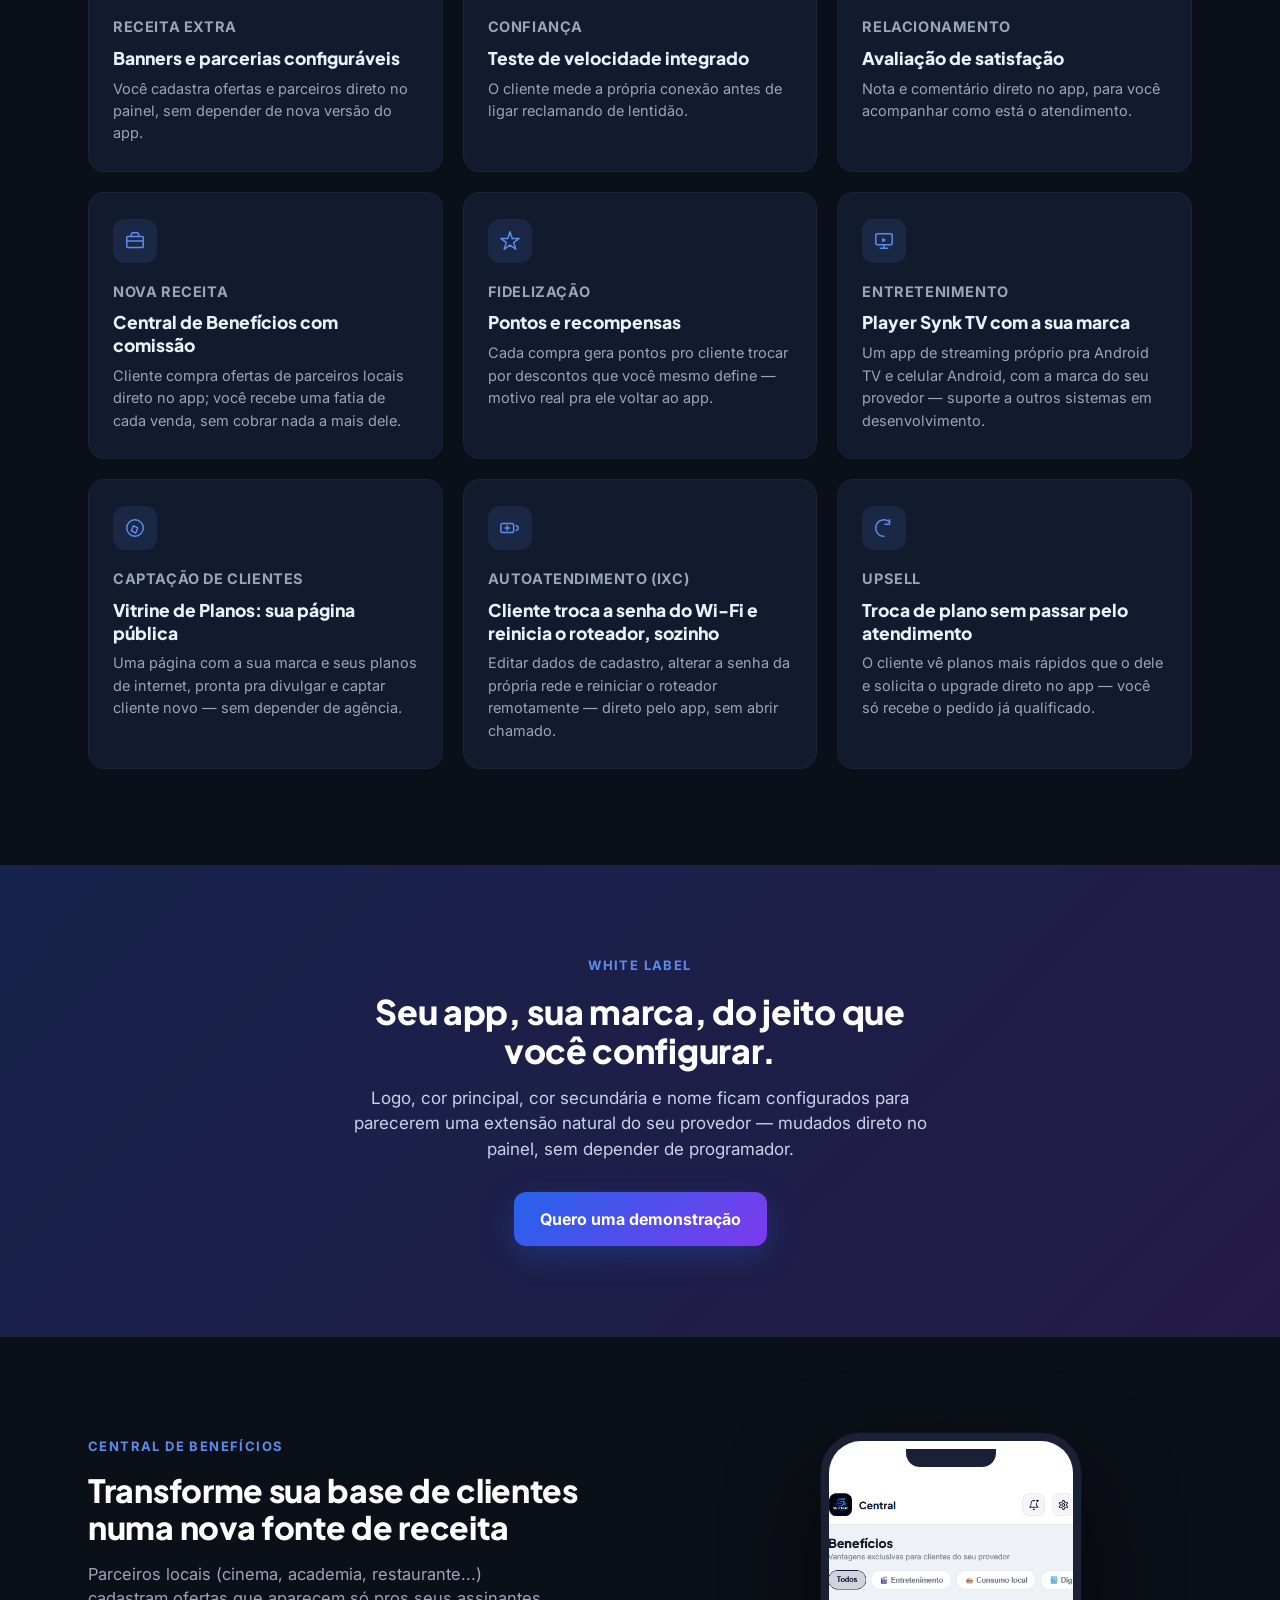
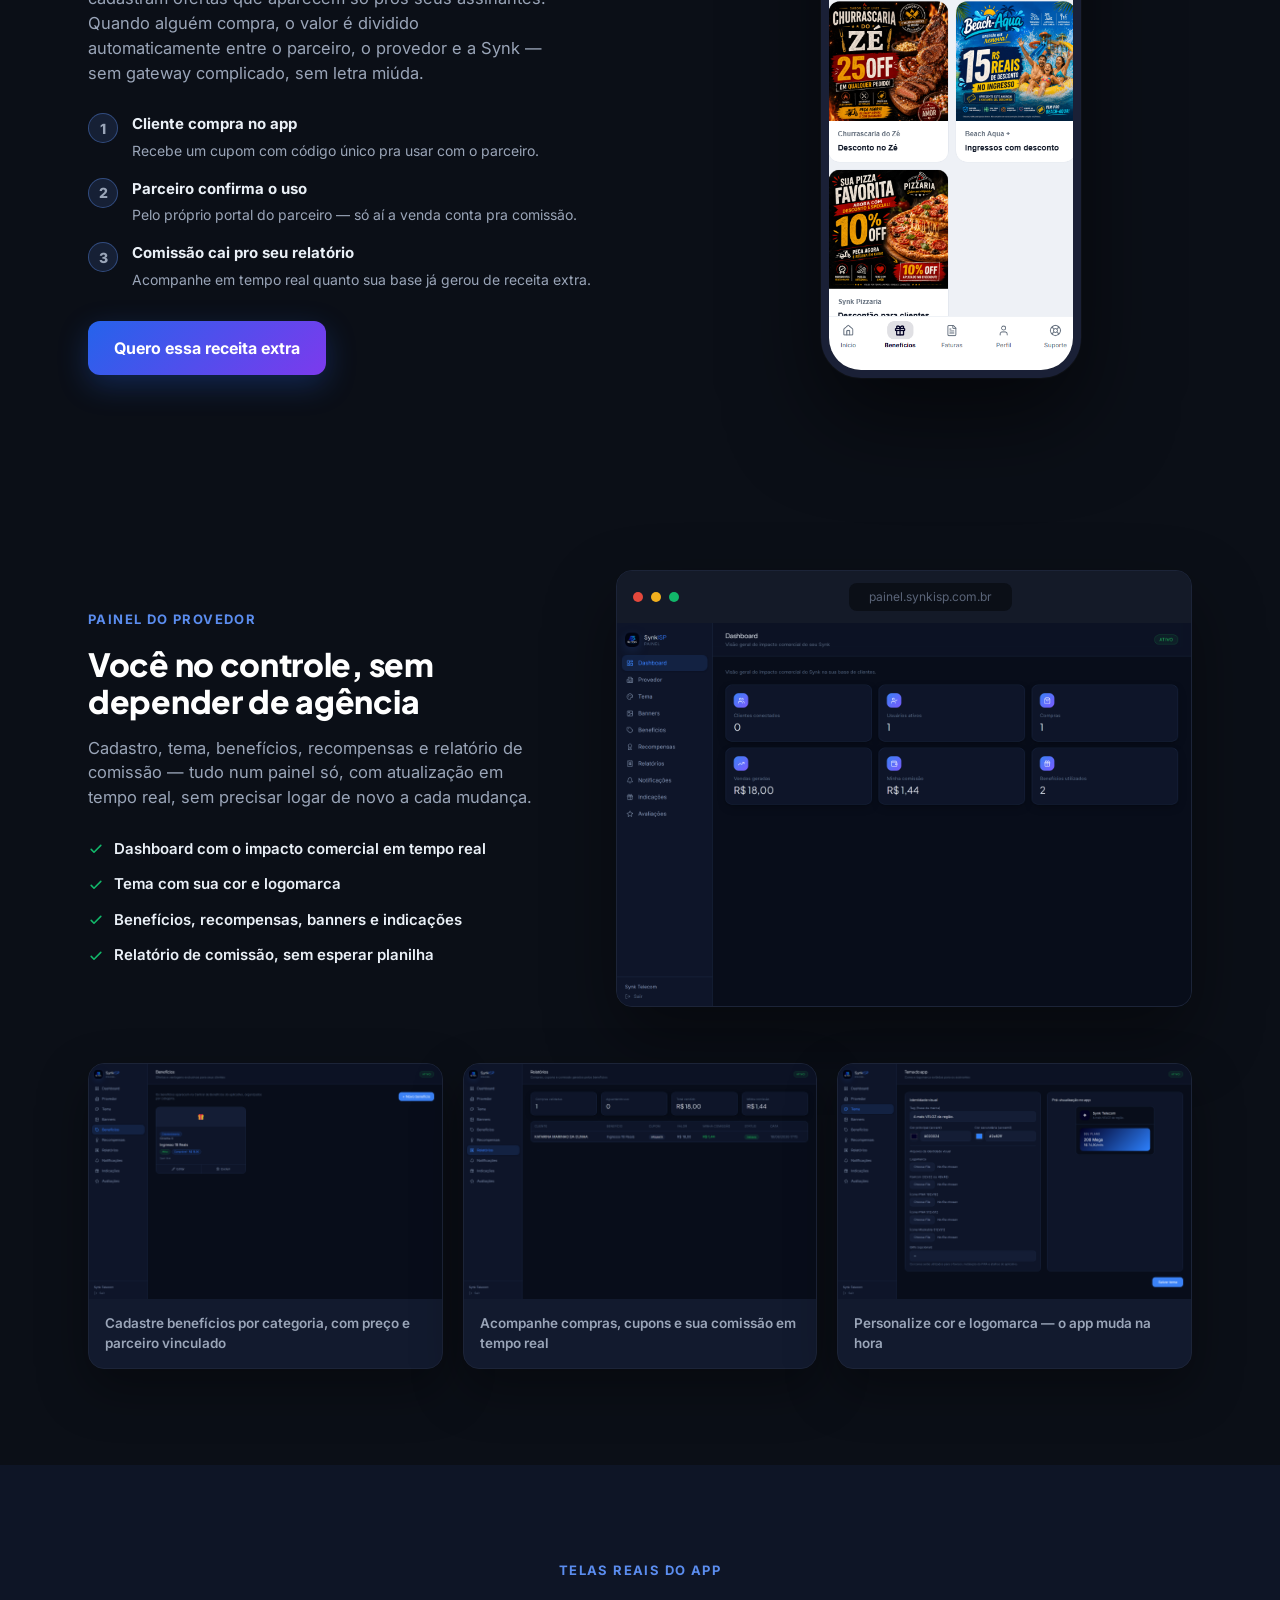
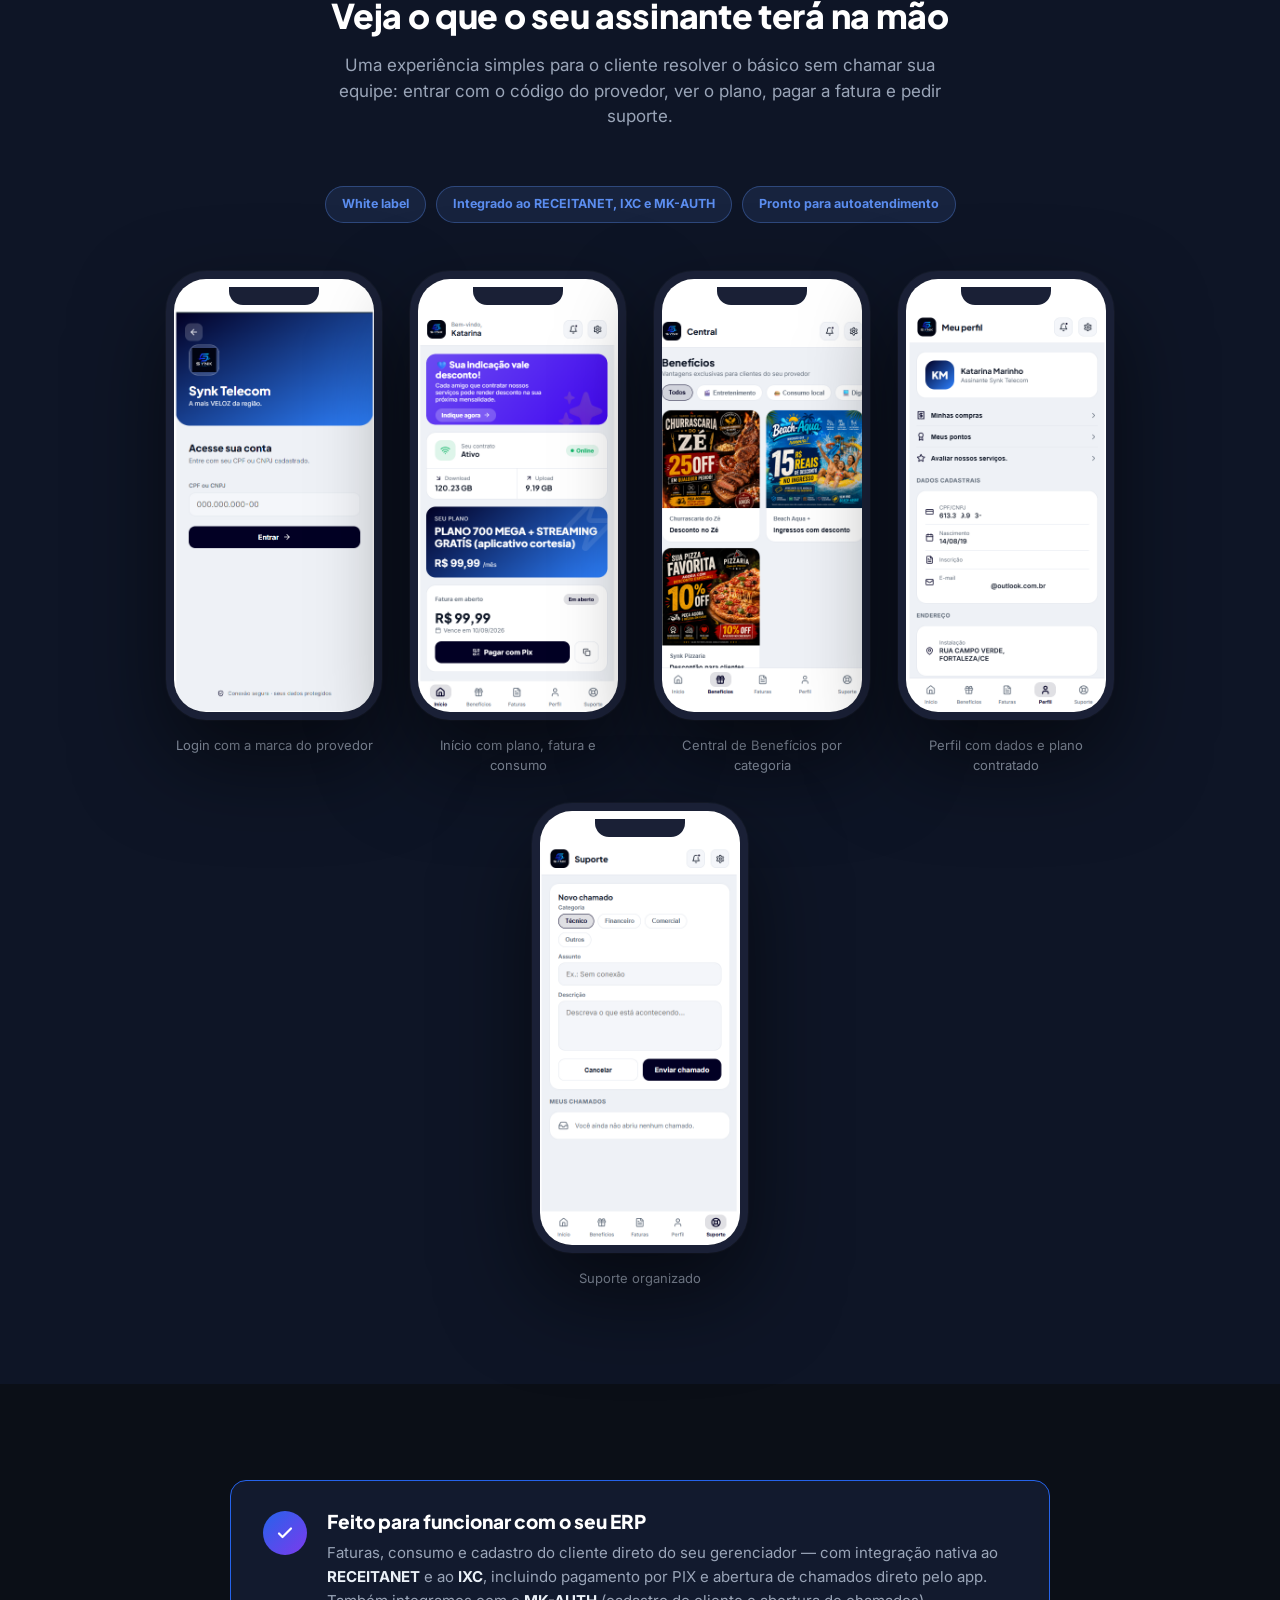
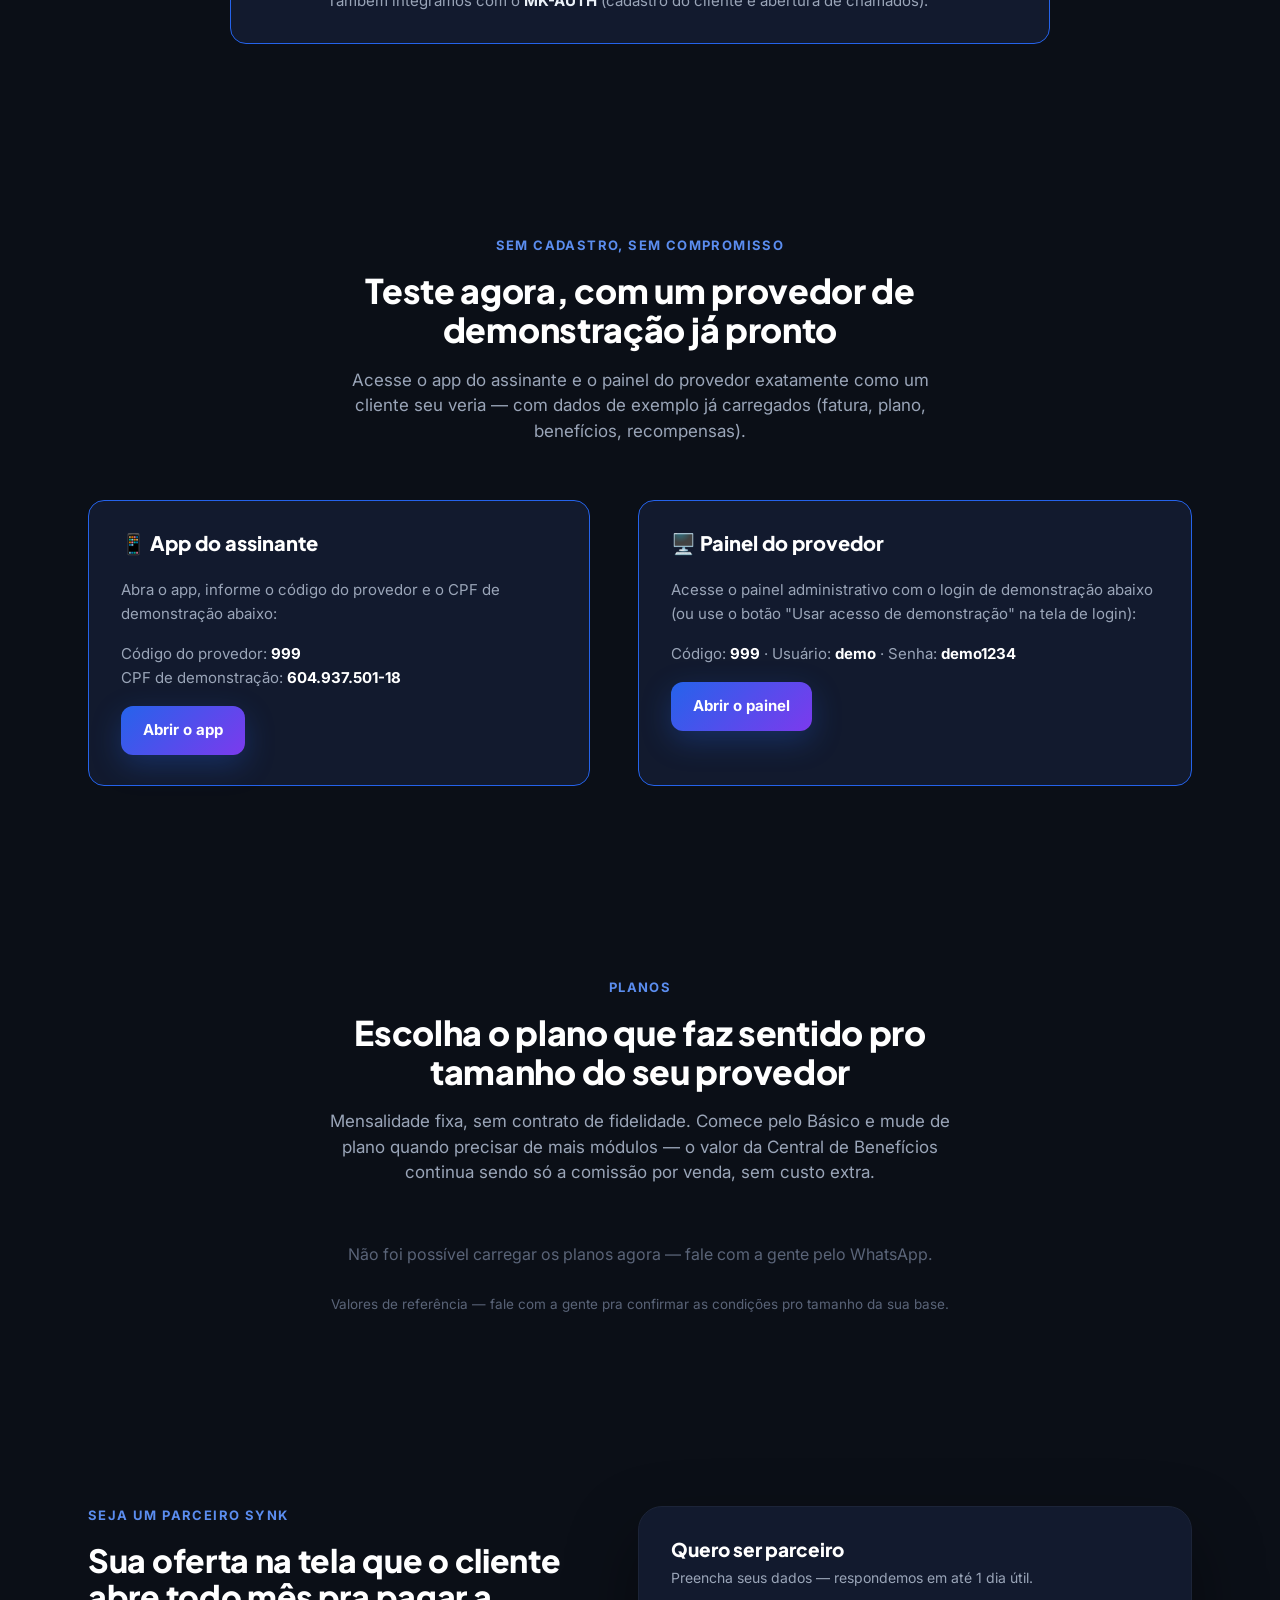
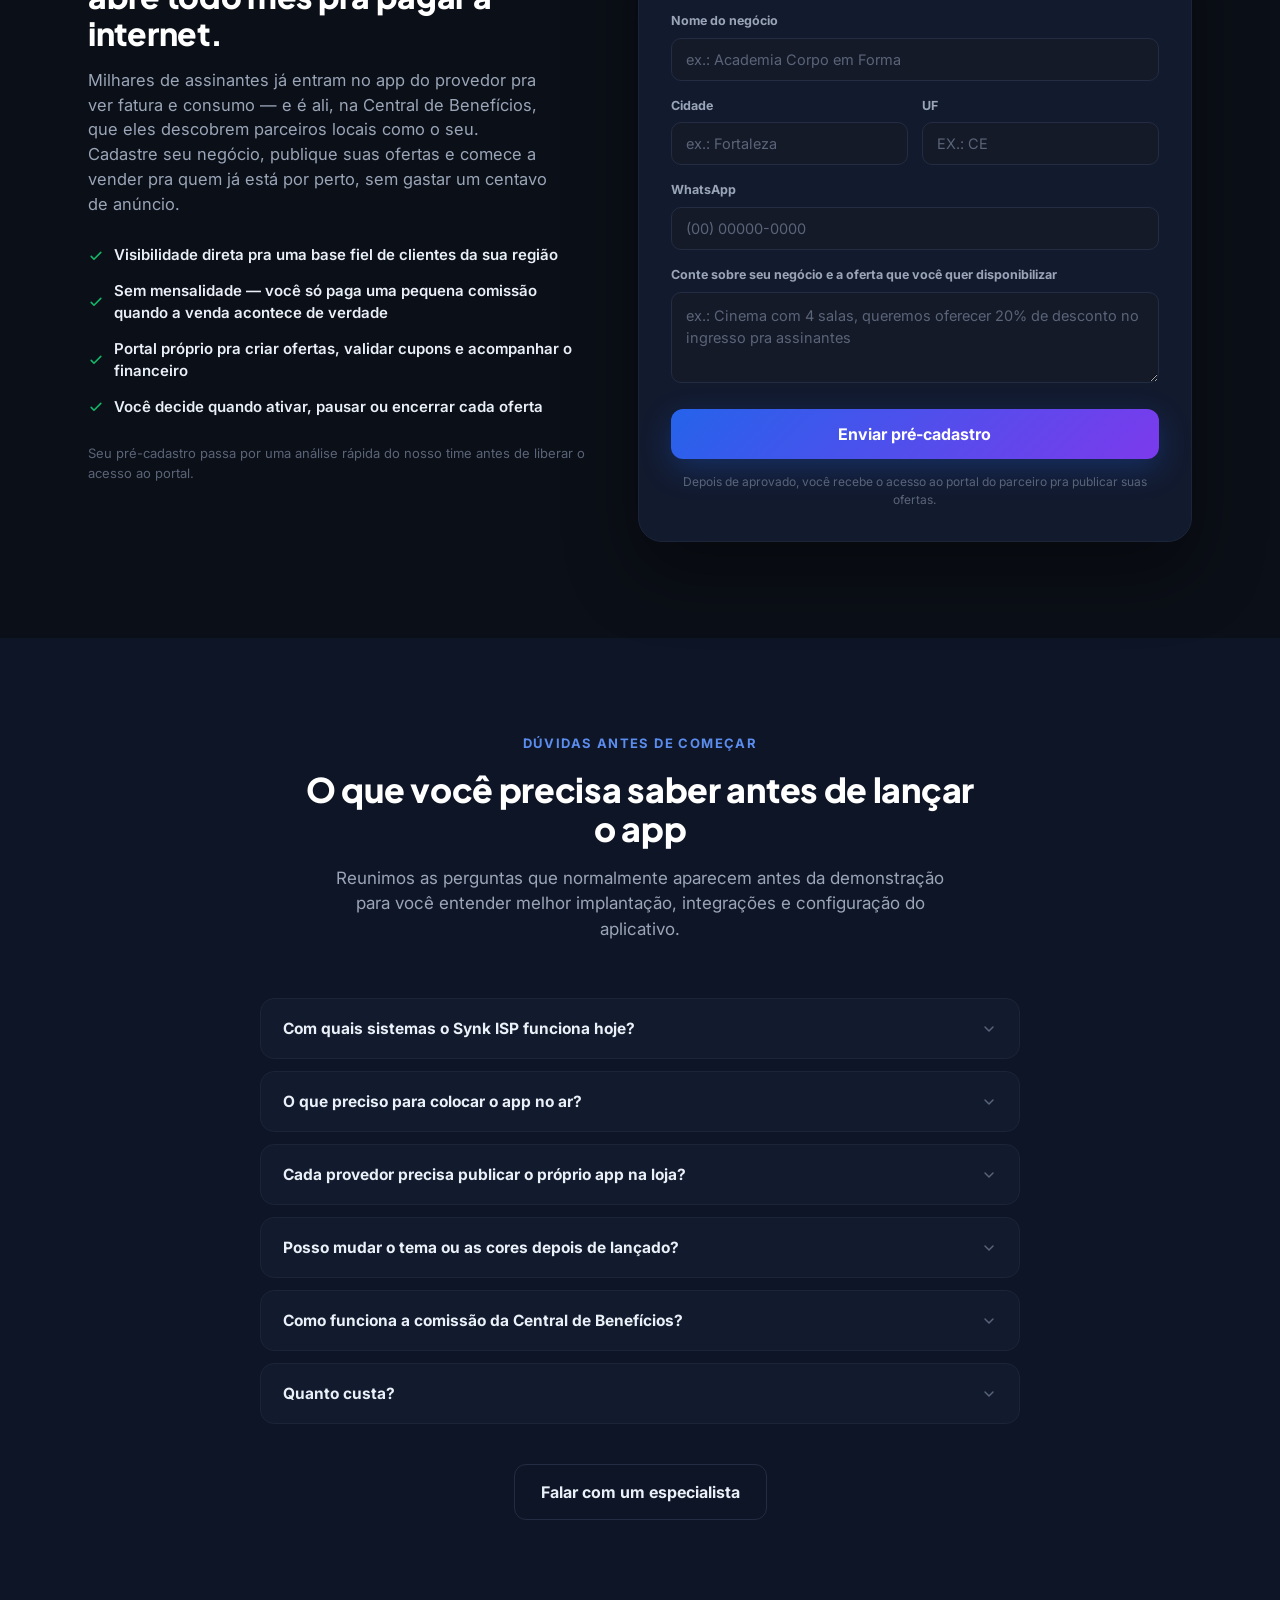
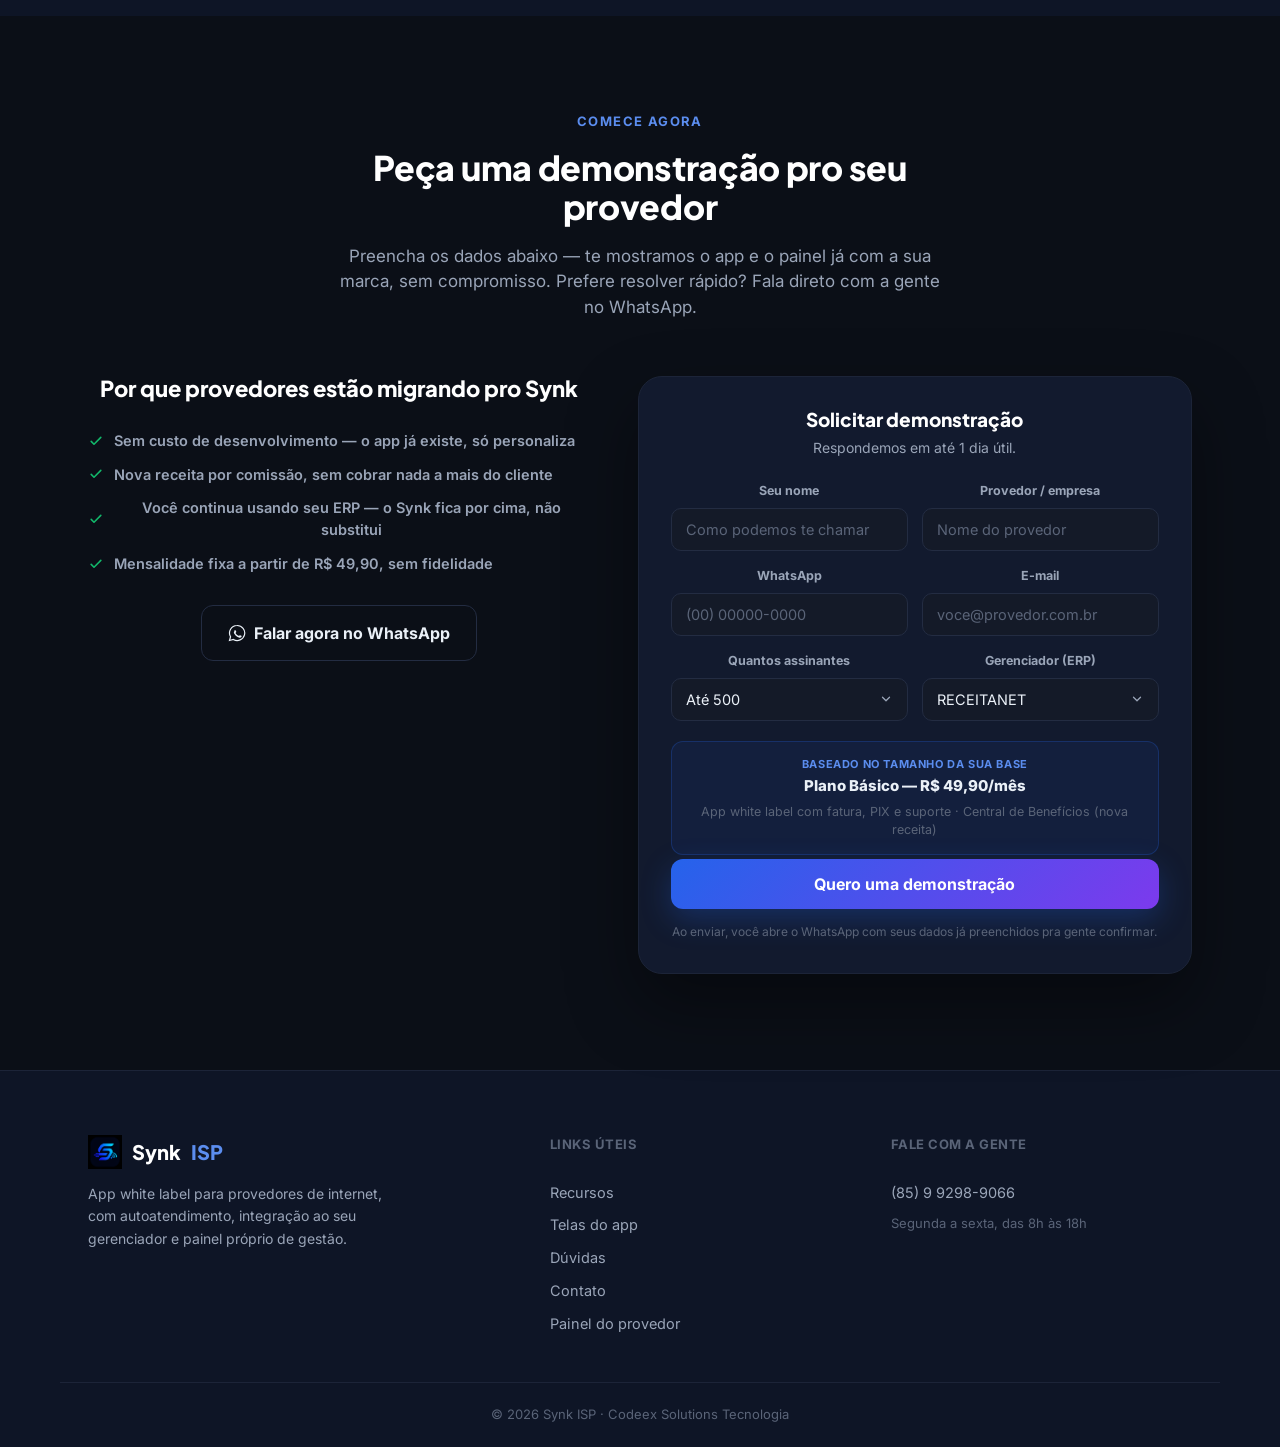
==== commit 8b37f84b: "feat: atualizaçao" ====
--- a/index.html
+++ b/index.html
@@ -5,7 +5,7 @@
 <meta name="viewport" content="width=device-width, initial-scale=1.0" />
 <title>Synk ISP — Plataforma para provedores de internet</title>
 <link rel="icon" type="image/svg" href="favicon/favicon.png">
-<meta name="description" content="App white label para provedores de internet: faturas, suporte, indicações e avaliações — integrado ao RECEITANET e ao IXC, com painel próprio para configurar tema, banners e parcerias." />
+<meta name="description" content="App white label para provedores de internet: faturas, suporte, indicações e avaliações — integrado ao RECEITANET, IXC e MK-AUTH, com painel próprio para configurar tema, banners e parcerias." />
 <link rel="preconnect" href="https://fonts.googleapis.com" />
 <link rel="preconnect" href="https://fonts.gstatic.com" crossorigin />
 <link href="https://fonts.googleapis.com/css2?family=Plus+Jakarta+Sans:wght@600;700;800&family=Inter:wght@400;500;600;700&display=swap" rel="stylesheet" />
@@ -62,7 +62,7 @@
         <h1>Sua operadora, direto no bolso do assinante. E uma nova receita no seu bolso.</h1>
         <p class="hero-lead">
           Um app com a marca do seu provedor para faturas, suporte e uma Central de Benefícios
-          com ofertas de parceiros — conectado ao RECEITANET e ao IXC, com um painel próprio para você
+          com ofertas de parceiros — conectado ao RECEITANET, IXC e MK-AUTH, com um painel próprio para você
           configurar tudo e acompanhar sua comissão em tempo real.
         </p>
 
@@ -74,7 +74,7 @@
 
         <div class="hero-actions">
           <a class="btn btn-primary btn-lg" href="#teste">Testar agora</a>
-          <a class="btn btn-outline btn-lg" href="https://wa.me/5585992989066?text=Ol%C3%A1%2C%20quero%20conhecer%20o%20HUB%20ISP" target="_blank" rel="noopener">
+          <a class="btn btn-outline btn-lg" href="https://wa.me/5585992989066?text=Ol%C3%A1%2C%20quero%20conhecer%20o%20Synk%20ISP" target="_blank" rel="noopener">
             <svg viewBox="0 0 24 24" width="18" height="18" aria-hidden="true"><path d="M12 2a10 10 0 0 0-8.6 15L2 22l5.2-1.4A10 10 0 1 0 12 2Z" fill="none" stroke="currentColor" stroke-width="1.6"/><path d="M8.5 8.7c.2-.5.4-.5.7-.5h.5c.2 0 .4 0 .6.4.2.5.7 1.6.7 1.7.1.1.1.3 0 .4-.1.2-.2.3-.3.4l-.4.5c-.1.1-.3.3-.1.6.2.4.8 1.3 1.7 2.1 1.2 1 2.1 1.3 2.5 1.5.3.1.4.1.6-.1l.6-.7c.2-.2.4-.2.6-.1l1.5.7c.2.1.4.2.4.4.1.5-.1 1.3-.5 1.6-.5.5-1.4.8-2.3.6-1.8-.4-3.5-1.3-4.9-2.7-1.2-1.1-2-2.4-2.4-3.2-.4-.9-.2-1.8.3-2.4l.2-.2Z" fill="currentColor"/></svg>
             Falar no WhatsApp
           </a>
@@ -108,7 +108,7 @@
       <p class="eyebrow eyebrow-center">Recursos que viram resultado</p>
       <h2 class="section-title">Menos atendimento repetitivo. Mais autonomia para o assinante.</h2>
       <p class="section-lead">
-        O HUB ISP coloca os serviços mais pedidos do seu provedor dentro de um app com a sua marca,
+        O Synk ISP coloca os serviços mais pedidos do seu provedor dentro de um app com a sua marca,
         conectado ao seu gerenciador e pensado para reduzir atrito no dia a dia.
       </p>
 
@@ -181,6 +181,20 @@
           <p class="feat-cat">Captação de clientes</p>
           <h3>Vitrine de Planos: sua página pública</h3>
           <p>Uma página com a sua marca e seus planos de internet, pronta pra divulgar e captar cliente novo — sem depender de agência.</p>
+        </article>
+
+        <article class="feat-card">
+          <span class="feat-icon"><svg viewBox="0 0 24 24" width="22" height="22"><rect x="2" y="7" width="14" height="10" rx="2" fill="none" stroke="currentColor" stroke-width="1.6"/><path d="M9 9.5v5M6.5 12h5" stroke="currentColor" stroke-width="1.6" stroke-linecap="round"/><path d="M18.5 9.5a2.5 2.5 0 1 1 0 5" fill="none" stroke="currentColor" stroke-width="1.6" stroke-linecap="round"/></svg></span>
+          <p class="feat-cat">Autoatendimento (IXC)</p>
+          <h3>Cliente troca a senha do Wi-Fi e reinicia o roteador, sozinho</h3>
+          <p>Editar dados de cadastro, alterar a senha da própria rede e reiniciar o roteador remotamente — direto pelo app, sem abrir chamado.</p>
+        </article>
+
+        <article class="feat-card">
+          <span class="feat-icon"><svg viewBox="0 0 24 24" width="22" height="22"><path d="M12 21a9 9 0 1 1 6.36-15.36" fill="none" stroke="currentColor" stroke-width="1.6" stroke-linecap="round"/><path d="M18 3v5h-5" fill="none" stroke="currentColor" stroke-width="1.6" stroke-linecap="round" stroke-linejoin="round"/></svg></span>
+          <p class="feat-cat">Upsell</p>
+          <h3>Troca de plano sem passar pelo atendimento</h3>
+          <p>O cliente vê planos mais rápidos que o dele e solicita o upgrade direto no app — você só recebe o pedido já qualificado.</p>
         </article>
       </div>
     </div>
@@ -295,7 +309,7 @@
 
       <div class="tag-row">
         <span class="tag-chip">White label</span>
-        <span class="tag-chip">Integrado ao RECEITANET e IXC</span>
+        <span class="tag-chip">Integrado ao RECEITANET, IXC e MK-AUTH</span>
         <span class="tag-chip">Pronto para autoatendimento</span>
       </div>
 
@@ -356,7 +370,7 @@
         </div>
         <div>
           <h3>Feito para funcionar com o seu ERP</h3>
-          <p>Faturas, consumo e cadastro do cliente direto do seu gerenciador — com integração nativa ao <strong>RECEITANET</strong> e ao <strong>IXC</strong>, incluindo pagamento por PIX e abertura de chamados direto pelo app.</p>
+          <p>Faturas, consumo e cadastro do cliente direto do seu gerenciador — com integração nativa ao <strong>RECEITANET</strong> e ao <strong>IXC</strong>, incluindo pagamento por PIX e abertura de chamados direto pelo app. Também integramos com o <strong>MK-AUTH</strong> (cadastro do cliente e abertura de chamados).</p>
         </div>
       </div>
     </div>
@@ -497,10 +511,10 @@
       <div class="faq" id="faq">
         <div class="faq-item">
           <button class="faq-q" aria-expanded="false">
-            Com quais sistemas o HUB ISP funciona hoje?
+            Com quais sistemas o Synk ISP funciona hoje?
             <svg class="faq-chevron" viewBox="0 0 20 20" width="16" height="16"><path d="M5 7.5l5 5 5-5" fill="none" stroke="currentColor" stroke-width="1.8" stroke-linecap="round" stroke-linejoin="round"/></svg>
           </button>
-          <div class="faq-a"><p>Hoje temos integração nativa com o <strong>RECEITANET</strong> e com o <strong>IXC</strong> — faturas, PIX, consumo, cadastro e abertura de chamados direto pelo app nos dois.</p></div>
+          <div class="faq-a"><p>Hoje temos integração nativa com o <strong>RECEITANET</strong> e com o <strong>IXC</strong> — faturas, PIX, consumo, cadastro e abertura de chamados direto pelo app nos dois. Também integramos com o <strong>MK-AUTH</strong>, hoje com cadastro do cliente e abertura de chamados (faturas ainda não, por limitação da API deles).</p></div>
         </div>
 
         <div class="faq-item">
@@ -516,7 +530,7 @@
             Cada provedor precisa publicar o próprio app na loja?
             <svg class="faq-chevron" viewBox="0 0 20 20" width="16" height="16"><path d="M5 7.5l5 5 5-5" fill="none" stroke="currentColor" stroke-width="1.8" stroke-linecap="round" stroke-linejoin="round"/></svg>
           </button>
-          <div class="faq-a"><p>Não. O HUB ISP é um PWA: o assinante instala direto pelo navegador, com a marca do seu provedor, sem esperar aprovação de loja de aplicativos.</p></div>
+          <div class="faq-a"><p>Não. O Synk ISP é um PWA: o assinante instala direto pelo navegador, com a marca do seu provedor, sem esperar aprovação de loja de aplicativos.</p></div>
         </div>
 
         <div class="faq-item">
@@ -615,6 +629,7 @@
               <select id="leadGerenciador" name="gerenciador">
                 <option value="RECEITANET">RECEITANET</option>
                 <option value="IXCSOFT">IXCSOFT</option>
+                <option value="MK-AUTH">MK-AUTH</option>
                 <option value="Outro">Outro</option>
               </select>
             </div>
@@ -660,7 +675,7 @@
     <div class="footer-col">
       <h4>Fale com a gente</h4>
       <!-- <a href="mailto:contato@hubisp.com.br">contato@hubisp.com.br</a> -->
-      <a href="https://wa.me/5585992989066" target="_blank" rel="noopener">(85) 9 92989-9066</a>
+      <a href="https://wa.me/5585992989066" target="_blank" rel="noopener">(85) 9 9298-9066</a>
       <span class="footer-hours">Segunda a sexta, das 8h às 18h</span>
     </div>
   </div>
